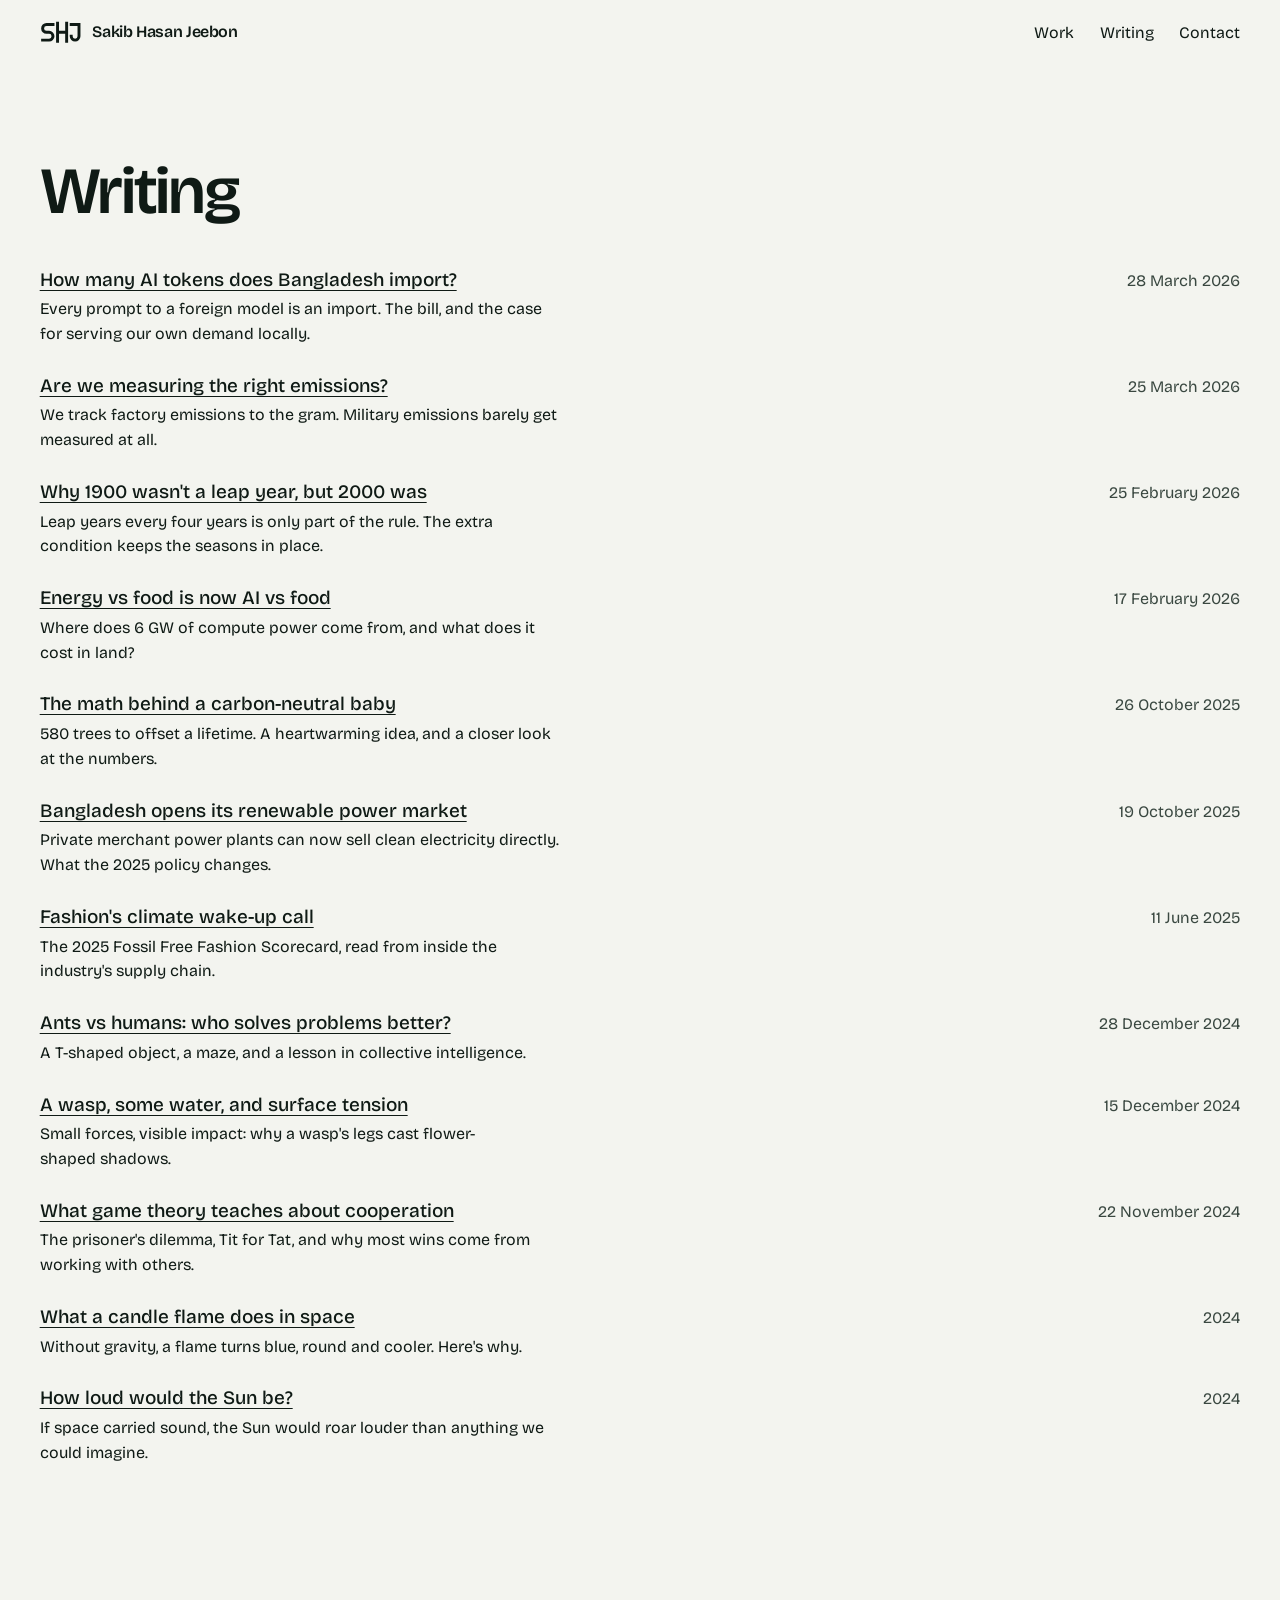
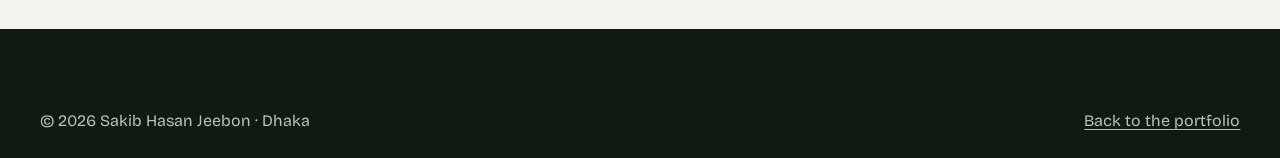
==== writing/index.html @ 094c9903 "Redesign portfolio: new layout, writing section, ERI role and PGD-GB" ====
<!DOCTYPE html>
<html lang="en">
<head>
  <meta charset="utf-8">
  <meta name="viewport" content="width=device-width, initial-scale=1">
  <title>Writing · Sakib Hasan Jeebon</title>
  <meta name="description" content="Notes on energy, climate, ESG and AI by Sakib Hasan Jeebon.">
  <meta name="author" content="Sakib Hasan Jeebon">
  <link rel="canonical" href="https://sakibjeebon.github.io/writing/">
  <meta name="theme-color" content="#f3f4ef">
  <meta property="og:type" content="article">
  <meta property="og:title" content="Writing · Sakib Hasan Jeebon">
  <meta property="og:description" content="Notes on energy, climate, ESG and AI by Sakib Hasan Jeebon.">
  <meta property="og:url" content="https://sakibjeebon.github.io/writing/">
  
  <link rel="icon" href="../favicon.svg" type="image/svg+xml">
  <link rel="icon" type="image/png" sizes="32x32" href="../favicon-32x32.png">
  <link rel="preconnect" href="https://fonts.googleapis.com">
  <link rel="preconnect" href="https://fonts.gstatic.com" crossorigin>
  <link href="https://fonts.googleapis.com/css2?family=Bricolage+Grotesque:opsz,wght@12..96,400..600&display=swap" rel="stylesheet">
  <link rel="stylesheet" href="../assets/css/style.css">
</head>
<body>
<a class="skip" href="#main">Skip to content</a>
<header class="site-head on-paper">
  <nav aria-label="Main">
    <a class="brand" href="../" aria-label="Sakib Hasan Jeebon, home"><svg viewBox="0 0 64 44" aria-hidden="true" fill="none" stroke="currentColor" stroke-width="4.5" stroke-linecap="square" stroke-linejoin="miter"><path d="M20 10H10a6 6 0 0 0 0 12h4a6 6 0 0 1 0 12H4"/><path d="M27 8v28M41 8v28M27 22h14"/><path d="M48 10h12v18a6 6 0 0 1-12 0"/></svg><span class="brand-name">Sakib Hasan Jeebon</span></a>
    <ul class="nav-links">
      <li><a href="../#experience">Work</a></li>
      <li><a href="./">Writing</a></li>
      <li><a href="../#contact">Contact</a></li>
    </ul>
  </nav>
</header>

<main id="main" class="wrap archive">
  <h1>Writing</h1>
  <ul class="rows">
    <li><a class="r-title" href="ai-token-import.html">How many AI tokens does Bangladesh import?</a><span class="r-val"><time datetime="2026-03-28">28 March 2026</time></span><span class="r-sub">Every prompt to a foreign model is an import. The bill, and the case for serving our own demand locally.</span></li>
    <li><a class="r-title" href="measuring-the-right-emissions.html">Are we measuring the right emissions?</a><span class="r-val"><time datetime="2026-03-25">25 March 2026</time></span><span class="r-sub">We track factory emissions to the gram. Military emissions barely get measured at all.</span></li>
    <li><a class="r-title" href="leap-year-rule.html">Why 1900 wasn't a leap year, but 2000 was</a><span class="r-val"><time datetime="2026-02-25">25 February 2026</time></span><span class="r-sub">Leap years every four years is only part of the rule. The extra condition keeps the seasons in place.</span></li>
    <li><a class="r-title" href="ai-vs-food.html">Energy vs food is now AI vs food</a><span class="r-val"><time datetime="2026-02-17">17 February 2026</time></span><span class="r-sub">Where does 6 GW of compute power come from, and what does it cost in land?</span></li>
    <li><a class="r-title" href="carbon-neutral-baby.html">The math behind a carbon-neutral baby</a><span class="r-val"><time datetime="2025-10-26">26 October 2025</time></span><span class="r-sub">580 trees to offset a lifetime. A heartwarming idea, and a closer look at the numbers.</span></li>
    <li><a class="r-title" href="bangladesh-renewable-market.html">Bangladesh opens its renewable power market</a><span class="r-val"><time datetime="2025-10-19">19 October 2025</time></span><span class="r-sub">Private merchant power plants can now sell clean electricity directly. What the 2025 policy changes.</span></li>
    <li><a class="r-title" href="fossil-free-fashion-scorecard.html">Fashion's climate wake-up call</a><span class="r-val"><time datetime="2025-06-11">11 June 2025</time></span><span class="r-sub">The 2025 Fossil Free Fashion Scorecard, read from inside the industry's supply chain.</span></li>
    <li><a class="r-title" href="ants-vs-humans.html">Ants vs humans: who solves problems better?</a><span class="r-val"><time datetime="2024-12-28">28 December 2024</time></span><span class="r-sub">A T-shaped object, a maze, and a lesson in collective intelligence.</span></li>
    <li><a class="r-title" href="surface-tension.html">A wasp, some water, and surface tension</a><span class="r-val"><time datetime="2024-12-15">15 December 2024</time></span><span class="r-sub">Small forces, visible impact: why a wasp's legs cast flower-shaped shadows.</span></li>
    <li><a class="r-title" href="game-theory.html">What game theory teaches about cooperation</a><span class="r-val"><time datetime="2024-11-22">22 November 2024</time></span><span class="r-sub">The prisoner's dilemma, Tit for Tat, and why most wins come from working with others.</span></li>
    <li><a class="r-title" href="candle-flame-in-space.html">What a candle flame does in space</a><span class="r-val"><time datetime="2024-11-01">2024</time></span><span class="r-sub">Without gravity, a flame turns blue, round and cooler. Here's why.</span></li>
    <li><a class="r-title" href="sound-of-the-sun.html">How loud would the Sun be?</a><span class="r-val"><time datetime="2024-10-15">2024</time></span><span class="r-sub">If space carried sound, the Sun would roar louder than anything we could imagine.</span></li>
  </ul>
</main>
<footer class="foot">
  <p class="legal"><span>© 2026 Sakib Hasan Jeebon · Dhaka</span><a href="../">Back to the portfolio</a></p>
</footer>
</body>
</html>
---- assets/css/style.css ----
/* Sakib Hasan Jeebon — portfolio. Vanilla CSS. */

:root {
  /* colour: paper, ink, and the deep green of the Bangladesh flag as the field */
  --bg: #f3f4ef;
  --surface: #e5e9e1;
  --ink: #0f1a15;
  --muted: #3a4841;
  --accent: #006a4e;
  --accent-ink: #f3f4ef;
  --field: #0c3d2e;
  --field-ink: #eef4ee;
  --field-soft: #bcd5c6;
  --field-2: #93dbb0;

  /* type: one face, five steps */
  --font: "Bricolage Grotesque", ui-sans-serif, system-ui, sans-serif;
  --step-small: 1rem;
  --step-body: clamp(1.0625rem, 1rem + 0.25vw, 1.1875rem);
  --step-lead: clamp(1.25rem, 1.05rem + 0.8vw, 1.75rem);
  --step-head: clamp(2.25rem, 1.4rem + 3.4vw, 4.5rem);
  --step-display: clamp(3.75rem, 1rem + 9.4vw, 10rem);

  --margin: clamp(1rem, 0.4rem + 2.6vw, 2.5rem);
  --gap: clamp(1rem, 0.6rem + 1.6vw, 2rem);
  --section: clamp(5.5rem, 3rem + 9vw, 11rem);

  --ease-out: cubic-bezier(0.23, 1, 0.32, 1);
  --ease-in-out: cubic-bezier(0.77, 0, 0.175, 1);
}

*, *::before, *::after { box-sizing: border-box; }
* { margin: 0; }
html { -webkit-text-size-adjust: 100%; scroll-padding-top: 4.5rem; }
body {
  background: var(--bg);
  color: var(--ink);
  font-family: var(--font);
  font-size: var(--step-body);
  line-height: 1.55;
  font-optical-sizing: auto;
  -webkit-font-smoothing: antialiased;
  text-rendering: optimizeLegibility;
}
img, svg { display: block; max-width: 100%; }
a { color: inherit; text-decoration-thickness: 1px; text-underline-offset: 0.2em; }
::selection { background: var(--accent); color: var(--accent-ink); }
:focus-visible { outline: 2px solid var(--accent); outline-offset: 3px; }
.field :focus-visible { outline-color: var(--field-2); }
.vh { position: absolute !important; width: 1px; height: 1px; overflow: hidden; clip-path: inset(50%); white-space: nowrap; }
.skip { position: absolute; left: var(--margin); top: -4rem; z-index: 50; background: var(--ink); color: var(--bg); padding: .6rem 1rem; }
.skip:focus { top: .5rem; }

.wrap { padding-inline: var(--margin); max-width: 1680px; margin-inline: auto; }
.grid { display: grid; grid-template-columns: repeat(12, minmax(0, 1fr)); column-gap: var(--gap); }

h1, h2, h3 { font-weight: 600; letter-spacing: -0.035em; line-height: 0.98; text-wrap: balance; }
h2 { font-size: var(--step-head); }
h3 { font-size: var(--step-lead); letter-spacing: -0.02em; line-height: 1.15; font-weight: 500; }
p, li { text-wrap: pretty; }
.lead { font-size: var(--step-lead); line-height: 1.35; letter-spacing: -0.01em; }
.small { font-size: var(--step-small); }
.muted { color: var(--muted); }
.num { font-variant-numeric: tabular-nums lining-nums; }

.field { background: var(--field); color: var(--field-ink); }
.field .muted { color: var(--field-soft); }
.surface { background: var(--surface); }

/* ---------- buttons & links ---------- */
.btn {
  display: inline-flex; align-items: center; gap: .55em;
  min-height: 48px; padding: 0 1.4rem;
  font: 500 var(--step-body)/1 var(--font);
  background: var(--accent); color: var(--accent-ink);
  text-decoration: none; border-radius: 999px;
  transition: transform 160ms var(--ease-out), background-color 200ms ease;
}
.btn:active { transform: scale(0.97); }
.field .btn { background: var(--field-ink); color: var(--field); }
.btn-quiet { background: transparent; color: inherit; border: 2px solid currentColor; }
.field .btn-quiet { background: transparent; color: var(--field-ink); }
@media (hover: hover) and (pointer: fine) {
  .btn:hover { background: #00563f; }
  .field .btn:hover { background: #fff; }
  .btn-quiet:hover, .field .btn-quiet:hover { background: rgba(255,255,255,.08); }
}
.ic { width: 1.05em; height: 1.05em; flex: none; }
.link-arrow { display: inline-flex; align-items: center; gap: .35em; text-decoration: underline; }
.link-arrow .ic { transition: transform 200ms var(--ease-out); }
@media (hover: hover) and (pointer: fine) {
  .link-arrow:hover .ic { transform: translate(2px, -2px); }
}

/* ---------- header ---------- */
.site-head {
  position: sticky; top: 0; z-index: 20;
  background: var(--field); color: var(--field-ink);
  transition: background-color 240ms ease, color 240ms ease;
}
.site-head.on-paper { background: var(--bg); color: var(--ink); }
.site-head nav {
  display: flex; align-items: center; gap: 1.5rem;
  min-height: 4rem; padding-inline: var(--margin); max-width: 1680px; margin-inline: auto;
}
.brand { display: inline-flex; align-items: center; gap: .7rem; text-decoration: none; font-weight: 600; letter-spacing: -0.02em; }
.brand svg { width: 2.6rem; height: auto; }
.brand-name { font-size: var(--step-small); font-size: 1rem; }
.nav-links { display: flex; gap: clamp(.9rem, 2vw, 1.75rem); margin-left: auto; list-style: none; padding: 0; }
.nav-links a { text-decoration: none; font-size: 1rem; padding-block: .5rem; position: relative; }
.nav-links a::after {
  content: ""; position: absolute; left: 0; right: 0; bottom: .25rem; height: 2px; background: currentColor;
  transform: scaleX(0); transform-origin: left; transition: transform 240ms var(--ease-out);
}
.nav-links a.active::after { transform: scaleX(1); }
@media (hover: hover) and (pointer: fine) { .nav-links a:hover::after { transform: scaleX(1); } }

/* ---------- hero ---------- */
.hero { min-height: calc(100svh - 4rem); display: flex; align-items: center; padding-block: clamp(2.5rem, 6vh, 5rem) clamp(3rem, 8vh, 6rem); }
.hero .grid { align-items: center; row-gap: 2.5rem; width: 100%; }
.hero-text { grid-column: 1 / span 8; }
.hero h1 { font-size: var(--step-display); line-height: 0.88; letter-spacing: -0.045em; font-weight: 600; text-wrap: nowrap; }
.hero h1 .line { display: block; overflow: hidden; padding-bottom: .06em; margin-bottom: -.06em; }
.hero h1 .line > span { display: block; }
.hero h1 .line-2 { color: var(--field-2); }
.hero-sub { max-width: 34ch; margin-top: clamp(1.75rem, 3vw, 2.5rem); }
.hero-actions { display: flex; flex-wrap: wrap; gap: .75rem; margin-top: 2rem; }
.hero-photo { grid-column: 9 / span 4; justify-self: end; width: 100%; max-width: 400px; }
.portrait { aspect-ratio: 1; border-radius: 50%; overflow: hidden; background: #3f4a45; }
.portrait img { width: 100%; height: 100%; object-fit: cover; transform: scale(1.2); transform-origin: 50% 38%; }
.hero-photo figcaption { margin-top: 1.25rem; display: grid; gap: .3rem; font-size: 1rem; color: var(--field-soft); text-wrap: balance; }
.hero-photo figcaption strong { color: var(--field-ink); font-weight: 500; }

/* ---------- about: side facts, wide paragraph ---------- */
.about { padding-block: var(--section); }
.about-row { display: grid; grid-template-columns: minmax(10rem, 1fr) 2fr; column-gap: var(--gap); }
.about-row + .about-row { margin-top: clamp(4rem, 8vw, 7.5rem); }
.facts { display: grid; gap: 1.25rem; align-content: start; font-size: 1rem; }
.facts dt { color: var(--muted); }
.facts dd { font-weight: 500; }
.about-copy { font-size: var(--step-lead); line-height: 1.38; letter-spacing: -0.01em; max-width: 38ch; }
.about-copy p + p { margin-top: 1em; }
.about-copy h2 { font-size: var(--step-head); margin-bottom: .6em; }
.about-photo { margin-top: 0; }
.about-media { grid-column: 2; display: grid; grid-template-columns: 1fr 1fr; gap: var(--gap); margin-top: clamp(3rem, 6vw, 5rem); }
.about-media figure img { width: 100%; aspect-ratio: 4 / 3; object-fit: cover; }
.about-media figcaption { margin-top: .6rem; font-size: 1rem; color: var(--muted); }
.word { font-weight: 500; font-size: 1rem; }
.cols-2 { display: grid; grid-template-columns: 1fr 1fr; column-gap: clamp(2rem, 4vw, 4rem); }
.plain-list { list-style: none; padding: 0; display: grid; gap: .55rem; font-size: 1rem; }
.plain-list strong { font-weight: 500; }
.skill-group + .skill-group { margin-top: 1.75rem; }
.skill-group h3 { font-size: 1rem; font-weight: 600; letter-spacing: 0; margin-bottom: .5rem; }

/* ---------- record: figures inside a sentence ---------- */
.record { min-height: 86svh; display: flex; align-items: center; padding-block: var(--section); }
.record .wrap { width: 100%; }
.record-figs { display: grid; grid-template-columns: repeat(4, minmax(0, 1fr)); gap: var(--gap); }
.record-figs p { font-size: var(--step-body); color: var(--field-soft); max-width: 22ch; }
.record-figs .fig { display: block; font-size: var(--step-display); font-weight: 600; letter-spacing: -0.05em; line-height: .9; color: var(--field-ink); margin-bottom: 1rem; font-variant-numeric: tabular-nums lining-nums; }
.record-figs p:nth-child(even) .fig { color: var(--field-2); }
.record-statement { margin-top: clamp(3rem, 6vw, 5rem); font-size: var(--step-lead); line-height: 1.3; max-width: 34ch; }
.record-more { margin-top: clamp(2.5rem, 5vw, 4rem); display: grid; grid-template-columns: repeat(4, minmax(0, 1fr)); gap: var(--gap); max-width: 68rem; }
.record-more div { font-size: 1rem; color: var(--field-soft); }
.record-more strong { display: block; font-size: var(--step-lead); color: var(--field-ink); font-weight: 600; letter-spacing: -0.02em; }

/* ---------- experience ---------- */
.experience { padding-block: var(--section); }
.sec-head { display: flex; flex-wrap: wrap; align-items: baseline; justify-content: space-between; gap: 1rem 2rem; margin-bottom: clamp(2.5rem, 5vw, 4rem); }
.sec-head p { max-width: 40ch; color: var(--muted); }

.lanes { background: var(--surface); padding: clamp(1.25rem, 3vw, 2.5rem); margin-bottom: clamp(3.5rem, 7vw, 6rem); }
.lanes-axis, .lane { display: grid; grid-template-columns: 7.5rem 1fr; gap: 1rem; align-items: center; }
.lane + .lane { margin-top: 1rem; }
.lane-name { font-size: 1rem; font-weight: 500; }
.lane-track { position: relative; height: 2.75rem; }
.lane-track::before { content: ""; position: absolute; inset: 1.1rem 0; background: #d3d9cf; }
.seg {
  position: absolute; top: 0; bottom: 0; left: var(--s); width: var(--w);
  display: flex; align-items: center; padding-inline: .6rem; overflow: hidden;
  background: var(--accent); color: var(--accent-ink); text-decoration: none;
  font-size: var(--step-small); font-weight: 500; white-space: nowrap;
  transform-origin: left center;
  transition: transform 900ms var(--ease-out), opacity 200ms ease, background-color 200ms ease;
}
.seg.alt { background: var(--field); }
.seg-study { background: #8fa397; color: #0f1a15; }
.seg-plan { background: #c3cdc6; color: #0f1a15; }
.seg.live::after { content: ""; position: absolute; right: 0; top: 0; bottom: 0; width: 6px; background: var(--field-2); animation: pulse 1.8s ease-in-out infinite; }
@keyframes pulse { 50% { opacity: .25; } }
.lanes.dim .seg { opacity: .35; }
.lanes.dim .seg.hot { opacity: 1; }
.seg:focus-visible { outline-offset: 2px; }
.js .lanes .seg { transform: scaleX(0); }
.js .lanes.in .seg { transform: scaleX(1); }
.lanes-axis { margin-top: .75rem; }
.axis { position: relative; height: 1.5rem; font-size: var(--step-small); color: var(--muted); }
.axis span { position: absolute; left: var(--s); transform: translateX(-50%); }
.axis span:first-child { transform: none; }
.lanes-note { margin-top: 1rem; font-size: var(--step-small); color: var(--muted); }

.roles { list-style: none; padding: 0; display: grid; gap: clamp(3rem, 5vw, 4.5rem); }
.role { display: grid; grid-template-columns: repeat(12, minmax(0, 1fr)); column-gap: var(--gap); scroll-margin-top: 6rem; transition: background-color 300ms ease; }
.role-when { grid-column: 1 / span 3; font-size: 1rem; }
.role-when strong { display: block; font-weight: 500; }
.role-body { grid-column: 4 / span 8; }
.role-body h3 { font-size: var(--step-lead); font-weight: 600; letter-spacing: -0.02em; }
.role-org { margin-top: .35rem; color: var(--muted); }
.role-org a { color: inherit; }
.role-tag { display: inline-block; margin-left: .5rem; color: var(--accent); font-weight: 500; }
.role ul { margin-top: 1rem; padding-left: 1.1rem; display: grid; gap: .5rem; max-width: 62ch; }
.role li::marker { color: var(--accent); }
.role b { font-weight: 600; }
.role.flash .role-body h3 { color: var(--accent); }

/* ---------- writing: wall of tiles ---------- */
.writing { padding-block: var(--section) 0; }
.tiles { display: grid; grid-template-columns: repeat(4, minmax(0, 1fr)); gap: 8px; padding: 8px; }
.tile {
  position: relative; aspect-ratio: 1; overflow: hidden;
  display: flex; align-items: center; justify-content: center; text-align: center;
  text-decoration: none; color: var(--t-ink, var(--ink)); background: var(--t-bg, var(--surface));
  isolation: isolate;
}
.tile-fig { font-size: var(--step-head); font-weight: 600; letter-spacing: -0.05em; line-height: .9; padding-inline: .5rem; transition: transform 400ms var(--ease-out); }
.tile-cap {
  position: absolute; left: 1rem; right: 1rem; bottom: 1rem;
  font-size: 1rem; line-height: 1.35; font-weight: 500; text-wrap: balance;
}
.tile-when { display: block; font-weight: 400; opacity: .85; margin-top: .2rem; }
.tile img { position: absolute; inset: 0; width: 100%; height: 100%; object-fit: cover; z-index: -1; transition: transform 600ms var(--ease-out); }
.tile.photo { color: #fff; }
.tile.photo::after { content: ""; position: absolute; inset: auto 0 0 0; height: 55%; background: rgba(8, 20, 15, .72); z-index: -1; clip-path: inset(30% 0 0 0); }
.tile.photo .tile-cap { color: #fff; }
.tile:active { transform: scale(0.985); transition: transform 160ms var(--ease-out); }
@media (hover: hover) and (pointer: fine) {
  .tile:hover img { transform: scale(1.05); }
  .tile:hover .tile-fig { transform: scale(1.06); }
}
.tile.head { grid-column: span 2; aspect-ratio: auto; justify-content: flex-start; align-items: flex-end; text-align: left; padding: clamp(1.25rem, 3vw, 2.5rem); background: var(--field); color: var(--field-ink); }
.tile.head h2 { font-size: var(--step-head); }
.tile.head p { margin-top: 1rem; color: var(--field-soft); max-width: 30ch; }
.tile.more { grid-column: span 2; aspect-ratio: auto; background: var(--accent); color: var(--accent-ink); font-size: var(--step-lead); font-weight: 600; gap: .5rem; min-height: 8rem; }
.t1 { --t-bg: #cfe5d6; --t-ink: #0c3d2e; }
.t2 { --t-bg: #0f1a15; --t-ink: #93dbb0; }
.t3 { --t-bg: #e5e9e1; --t-ink: #0f1a15; }
.t4 { --t-bg: #006a4e; --t-ink: #f3f4ef; }

/* ---------- staircase statement ---------- */
.stair { min-height: 100svh; display: grid; align-items: center; padding-block: var(--section); }
.stair .grid { align-items: start; }
.stair-text { grid-column: 1 / span 9; font-size: clamp(2.1rem, 0.6rem + 4.6vw, 5.25rem); font-weight: 600; line-height: 1; letter-spacing: -0.045em; }
.stair-text span { white-space: nowrap; }
.stair-text span { display: block; }
.stair-text span:nth-child(2) { padding-left: 14vw; color: var(--field-2); }
.stair-pics { grid-column: 10 / span 3; display: grid; gap: 16px; }
.stair-pics img { width: 100%; height: auto; aspect-ratio: 3 / 2; object-fit: cover; }
.stair-pics figcaption { font-size: var(--step-small); color: var(--field-soft); margin-top: .4rem; }
.stair-note { grid-column: 1 / span 5; margin-top: clamp(2.5rem, 5vw, 4rem); color: var(--field-soft); font-size: 1rem; }

/* ---------- education & research: two-ended rows ---------- */
.study { padding-block: var(--section); }
.study .cols { display: grid; grid-template-columns: 1fr 1fr; gap: clamp(3rem, 6vw, 6rem); }
.study h2 { margin-bottom: clamp(1.75rem, 3vw, 2.5rem); }
.rows { list-style: none; padding: 0; display: grid; gap: 1.5rem; }
.rows li { display: grid; grid-template-columns: 1fr auto; column-gap: 1.5rem; align-items: baseline; }
.rows .r-title { font-weight: 500; font-size: var(--step-body); }
.rows .r-val { font-size: 1rem; color: var(--muted); white-space: nowrap; }
.rows .r-sub { grid-column: 1 / -1; font-size: 1rem; color: var(--ink); margin-top: .2rem; max-width: 52ch; }
.rows .r-new .r-title::after { content: " · in progress"; color: var(--accent); font-weight: 500; }
.rows a { text-decoration: underline; }

/* ---------- credentials: line-up at one size ---------- */
.creds { padding-block: var(--section); }
.cred-table { width: 100%; border-collapse: collapse; font-size: var(--step-body); line-height: 1.4; }
.cred-table caption { text-align: left; }
.cred-table th { text-align: left; font-weight: 600; font-size: var(--step-lead); letter-spacing: -0.02em; color: var(--accent); padding: 2.5rem 0 .75rem; }
.cred-table td { padding: .5rem 1.5rem .5rem 0; vertical-align: baseline; }
.cred-table td:first-child { width: 30%; color: var(--muted); }
.cred-table td:last-child { text-align: right; padding-right: 0; white-space: nowrap; width: 1%; }
.cred-table tr.key td:nth-child(2) { font-weight: 600; }
.cred-table a { text-decoration: underline; }

/* ---------- contact: the email as display type ---------- */
.contact { min-height: 92svh; display: grid; grid-template-rows: auto 1fr auto; padding-block: clamp(2.5rem, 6vw, 4.5rem); }
.contact-intro { font-size: var(--step-lead); line-height: 1.35; max-width: 30ch; }
.contact-intro h2 { font-size: var(--step-head); margin-bottom: .5em; }
.email {
  align-self: end; display: block; text-decoration: none;
  font-size: min(var(--step-display), 12.4vw); font-weight: 500; letter-spacing: -0.05em; line-height: .95;
  margin-block: 3rem 2.5rem; overflow-wrap: anywhere;
  transition: color 200ms ease;
}
@media (hover: hover) and (pointer: fine) { .email:hover { color: var(--field-2); } }
.contact-foot { display: flex; flex-wrap: wrap; justify-content: space-between; gap: 1.5rem; font-size: 1rem; }
.contact-foot ul { list-style: none; padding: 0; display: flex; flex-wrap: wrap; gap: .5rem 1.75rem; }
.contact-foot a { text-decoration: underline; }

/* ---------- footer ---------- */
.foot { background: var(--ink); color: var(--bg); padding: clamp(2.5rem, 5vw, 4rem) var(--margin) 1.5rem; }
.foot-cols { display: grid; grid-template-columns: repeat(4, minmax(0, 1fr)); gap: var(--gap); font-size: 1rem; max-width: 1680px; margin-inline: auto; }
.foot-cols ul { list-style: none; padding: 0; display: grid; gap: .35rem; }
.foot-cols li:first-child { font-weight: 600; }
.foot-cols li { color: #b7c2bb; }
.foot-cols li:first-child { color: var(--bg); }
.foot a { text-decoration: none; }
.foot a:hover { text-decoration: underline; }
.wordmark { margin-top: clamp(4rem, 14vw, 12rem); max-width: 1680px; margin-inline: auto; }
.wordmark svg { width: 100%; height: auto; fill: currentColor; }
.legal { max-width: 1680px; margin: 1rem auto 0; font-size: var(--step-small); color: #b7c2bb; display: flex; justify-content: space-between; flex-wrap: wrap; gap: .5rem 1rem; }
.legal a { text-decoration: underline; }

/* ---------- motion: entrances ---------- */
.js .rise { opacity: 0; transform: translateY(24px); transition: opacity 700ms var(--ease-out), transform 800ms var(--ease-out); transition-delay: calc(var(--i, 0) * 70ms); }
.js .rise.in { opacity: 1; transform: none; }
.js .hero h1 .line > span { transform: translateY(105%); animation: rise-line 950ms var(--ease-out) forwards; }
.js .hero h1 .line-2 > span { animation-delay: 110ms; }
.js .hero .after-h1 { opacity: 0; transform: translateY(12px); animation: fade-up 700ms var(--ease-out) 520ms forwards; }
.js .hero-photo { opacity: 0; animation: fade-up 900ms var(--ease-out) 300ms forwards; }
@keyframes rise-line { to { transform: translateY(0); } }
@keyframes fade-up { to { opacity: 1; transform: none; } }
.portrait img { animation: drift 18s ease-in-out infinite alternate; }
@keyframes drift { from { transform: scale(1.2); } to { transform: scale(1.27) translateY(-1.5%); } }

/* ---------- responsive ---------- */
@media (max-width: 1100px) {
  .hero-text { grid-column: 1 / span 7; }
  .hero-photo { grid-column: 8 / span 5; }
  .tiles { grid-template-columns: repeat(3, minmax(0, 1fr)); }
  .seg.narrow { font-size: 0; padding: 0; }
  .tile.head, .tile.more { grid-column: 1 / -1; }
  .tile.head { min-height: 16rem; }
  .record-more { grid-template-columns: repeat(2, minmax(0, 1fr)); }
  .record-figs { grid-template-columns: repeat(2, minmax(0, 1fr)); row-gap: 3rem; }
}
@media (max-width: 760px) {
  .grid { grid-template-columns: 1fr; }
  .hero { min-height: calc(100svh - 4rem); align-items: stretch; }
  .hero .grid > * { grid-column: 1 / -1; }
  .hero .grid { align-content: space-between; }
  .hero h1 { font-size: clamp(3.4rem, 17vw, 5.5rem); }
  .hero-photo { justify-self: start; max-width: none; display: grid; grid-template-columns: 7.5rem 1fr; gap: 1rem; align-items: center; order: -1; }
  .hero-photo figcaption { margin-top: 0; font-size: .9375rem; }
  .about-row { grid-template-columns: 1fr; row-gap: 2.5rem; }
  .about-row .facts { order: 2; grid-template-columns: 1fr 1fr; }
  .about-media { grid-column: 1; grid-template-columns: 1fr; }
  .cols-2 { grid-template-columns: 1fr; row-gap: 2.5rem; }
  .record-more { grid-template-columns: 1fr 1fr; }
  .role-when, .role-body { grid-column: 1 / -1; }
  .role-when { margin-bottom: .5rem; }
  .lanes-axis, .lane { grid-template-columns: 4.25rem 1fr; gap: .6rem; }
  .lane-name { font-size: var(--step-small); }
  .seg { font-size: 0; padding: 0; }
  .lanes-axis .axis span:nth-child(even) { display: none; }
  .tiles { grid-template-columns: repeat(2, minmax(0, 1fr)); gap: 6px; padding: 6px; }
  .tile-cap { font-size: .9375rem; left: .75rem; right: .75rem; bottom: .75rem; }
  .stair-text, .stair-pics, .stair-note { grid-column: 1 / -1; }
  .stair-text { font-size: 7vw; }
  .stair-text span:nth-child(2) { padding-left: 12vw; }
  .record-figs { grid-template-columns: 1fr 1fr; row-gap: 2.5rem; }
  .record-figs .fig { font-size: 17vw; }
  .stair-pics { grid-template-columns: 1fr 1fr; margin-top: 2.5rem; }
  .study .cols { grid-template-columns: 1fr; }
  .cred-table, .cred-table tbody, .cred-table tr, .cred-table td { display: block; width: auto !important; }
  .cred-table tr { padding-block: .6rem; }
  .cred-table td { padding: 0; text-align: left !important; }
  .cred-table td:first-child { font-size: .9375rem; }
  .cred-table th { display: block; padding: 2rem 0 .25rem; }
  .cred-table thead { display: none; }
  .foot-cols { grid-template-columns: 1fr 1fr; row-gap: 2rem; }
  .nav-links .wide { display: none; }
  .brand-name { display: none; }
}

@media (prefers-reduced-motion: reduce) {
  .js .rise, .js .hero h1 .line > span, .js .hero .after-h1, .js .hero-photo { transform: none !important; animation: none !important; opacity: 1 !important; transition: opacity 200ms ease; }
  .portrait img { animation: none; }
  .js .lanes .seg { transform: none; }
  .seg.live::after { animation: none; }
  .tile img, .tile-fig { transition: none; }
}

/* ---------- article pages ---------- */
.post { padding-block: clamp(3rem, 8vw, 6rem) var(--section); }
.post-head { max-width: 46rem; }
.post-head h1 { font-size: clamp(2.25rem, 1.2rem + 4vw, 4.5rem); line-height: 1; letter-spacing: -0.04em; }
.post-meta { margin-top: 1.25rem; color: var(--muted); font-size: 1rem; display: flex; flex-wrap: wrap; gap: .25rem 1.25rem; }
.post-figure { margin: clamp(2rem, 5vw, 3.5rem) 0; max-width: 46rem; }
.post-figure img { width: 100%; height: auto; background: var(--surface); }
.post-body { max-width: 40rem; font-size: clamp(1.0625rem, 1rem + .3vw, 1.25rem); line-height: 1.65; }
.post-body p + p, .post-body ul + p, .post-body p + ul { margin-top: 1.1em; }
.post-body ul { padding-left: 1.2rem; display: grid; gap: .35em; }
.post-body li::marker { color: var(--accent); }
.post-body h2 { font-size: var(--step-lead); letter-spacing: -0.02em; margin: 2em 0 .6em; line-height: 1.15; }
.post-body a { color: var(--accent); }
.post-actions { margin-top: 3rem; display: flex; flex-wrap: wrap; gap: .75rem; }
.post-nav { margin-top: clamp(4rem, 8vw, 6rem); display: grid; grid-template-columns: 1fr 1fr; gap: var(--gap); }
.post-nav a { display: block; background: var(--surface); padding: 1.5rem; text-decoration: none; transition: transform 160ms var(--ease-out), background-color 200ms ease; }
.post-nav a:active { transform: scale(0.985); }
.post-nav a span { display: block; color: var(--muted); font-size: 1rem; }
.post-nav a strong { display: block; font-weight: 600; font-size: var(--step-lead); letter-spacing: -0.02em; line-height: 1.15; margin-top: .3rem; }
.post-nav .next { text-align: right; }
@media (hover: hover) and (pointer: fine) { .post-nav a:hover { background: #d8ded3; } }
@media (max-width: 760px) { .post-nav { grid-template-columns: 1fr; } .post-nav .next { text-align: left; } }
.archive { padding-block: clamp(3rem, 8vw, 6rem) var(--section); }
.archive h1 { font-size: var(--step-head); margin-bottom: 2.5rem; }

/* figure tiles: keep the figure clear of the caption at every width */
.tile:not(.photo):not(.head):not(.more) { padding-bottom: 4.5rem; }
@media (max-width: 760px) {
  .tile:not(.photo):not(.head):not(.more) { padding-block: 1.5rem 4.75rem; }
  .tile-fig { font-size: 11vw; }
}
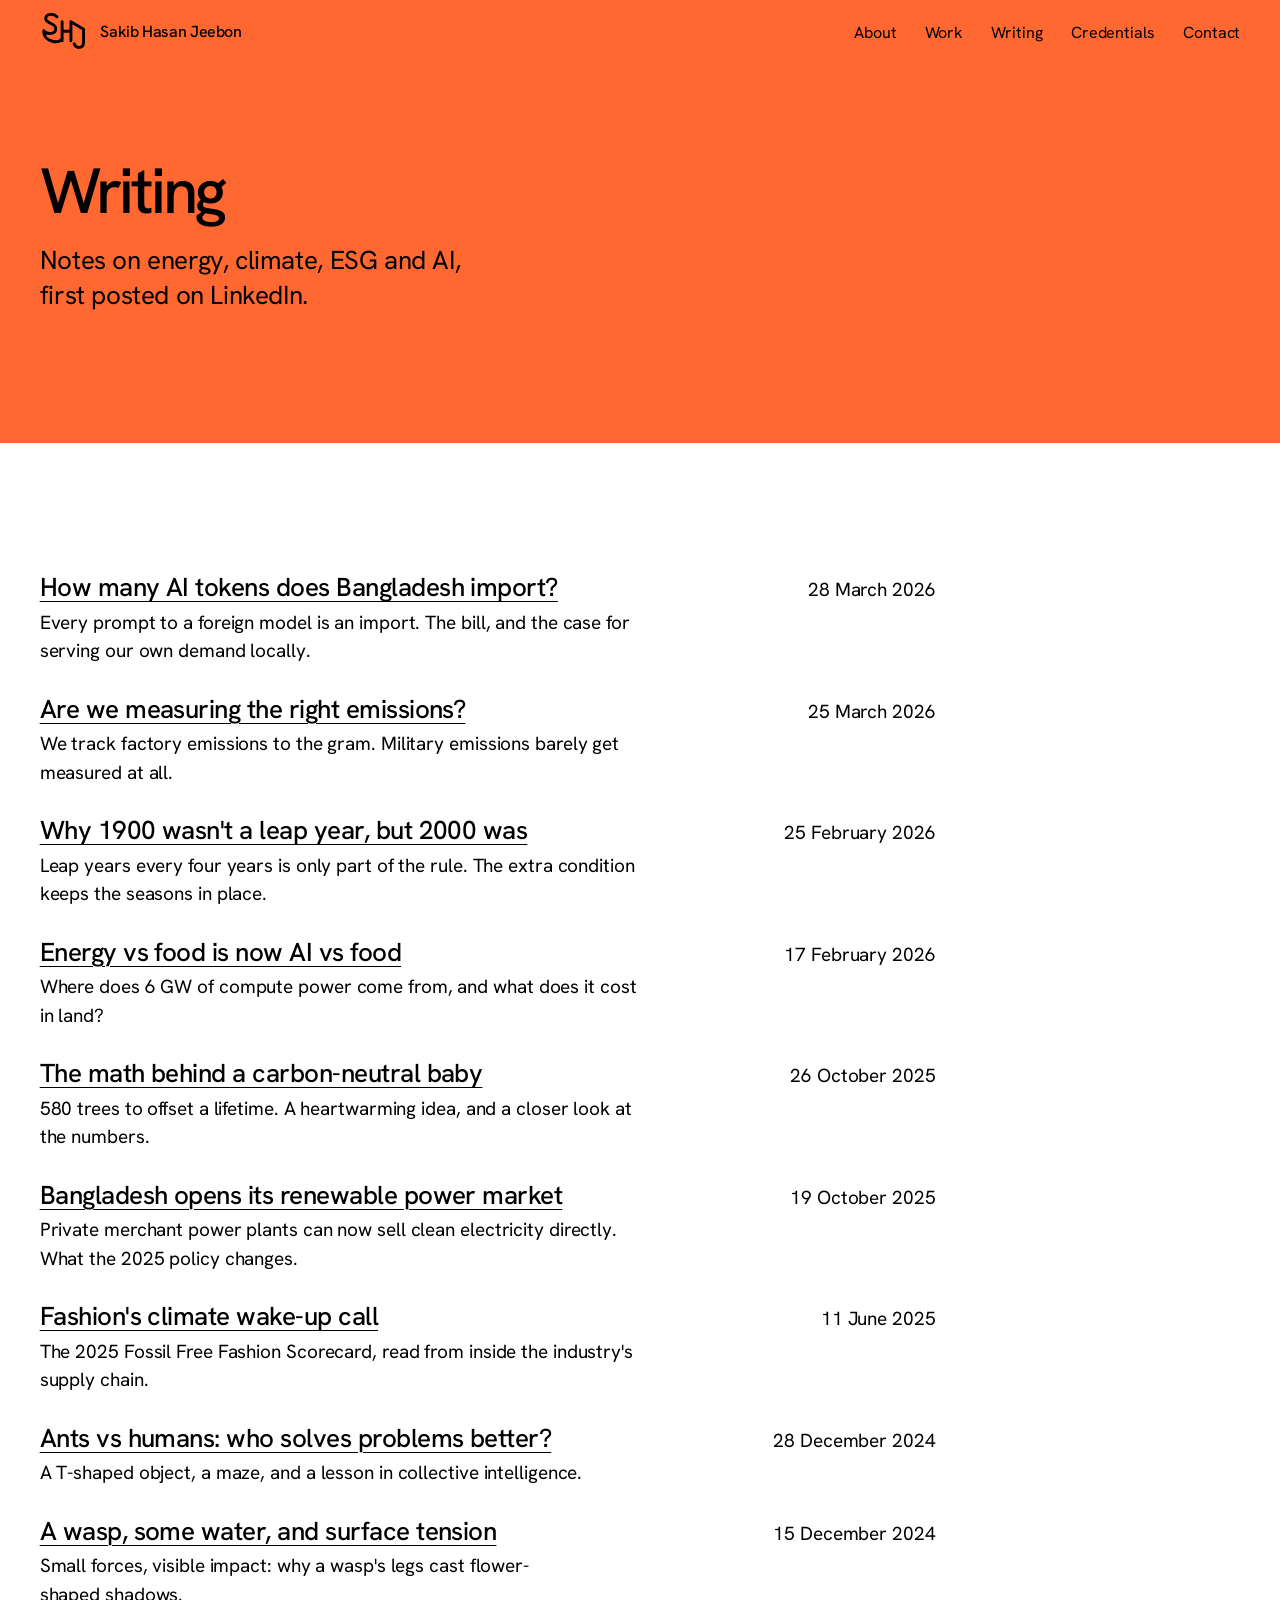
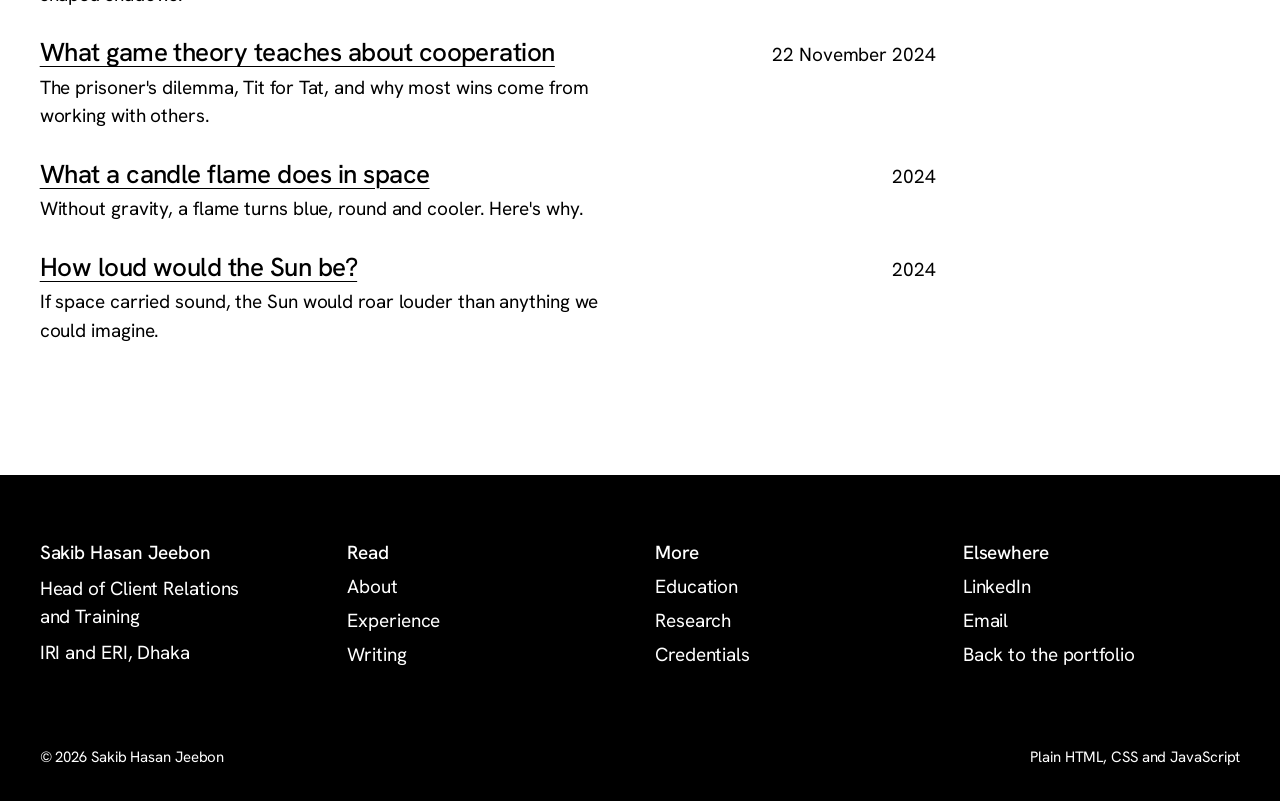
==== commit eb2bfe25: "Redesign as colour chapters: new hero, logo, portrait, credentials wall and article pages - Colour-c" ====
--- a/writing/index.html
+++ b/writing/index.html
@@ -7,51 +7,72 @@
   <meta name="description" content="Notes on energy, climate, ESG and AI by Sakib Hasan Jeebon.">
   <meta name="author" content="Sakib Hasan Jeebon">
   <link rel="canonical" href="https://sakibjeebon.github.io/writing/">
-  <meta name="theme-color" content="#f3f4ef">
-  <meta property="og:type" content="article">
+  <meta name="theme-color" content="#ff6831">
+  <meta property="og:type" content="website">
   <meta property="og:title" content="Writing · Sakib Hasan Jeebon">
   <meta property="og:description" content="Notes on energy, climate, ESG and AI by Sakib Hasan Jeebon.">
   <meta property="og:url" content="https://sakibjeebon.github.io/writing/">
   
   <link rel="icon" href="../favicon.svg" type="image/svg+xml">
   <link rel="icon" type="image/png" sizes="32x32" href="../favicon-32x32.png">
+  <link rel="apple-touch-icon" href="../apple-touch-icon.png">
   <link rel="preconnect" href="https://fonts.googleapis.com">
   <link rel="preconnect" href="https://fonts.gstatic.com" crossorigin>
-  <link href="https://fonts.googleapis.com/css2?family=Bricolage+Grotesque:opsz,wght@12..96,400..600&display=swap" rel="stylesheet">
+  <link href="https://fonts.googleapis.com/css2?family=Hanken+Grotesk:wght@400;500&display=swap" rel="stylesheet">
   <link rel="stylesheet" href="../assets/css/style.css">
+  <script>document.documentElement.classList.add("js")</script>
+  <script defer src="../assets/js/main.js"></script>
 </head>
-<body>
+<body class="no-hero">
 <a class="skip" href="#main">Skip to content</a>
-<header class="site-head on-paper">
-  <nav aria-label="Main">
-    <a class="brand" href="../" aria-label="Sakib Hasan Jeebon, home"><svg viewBox="0 0 64 44" aria-hidden="true" fill="none" stroke="currentColor" stroke-width="4.5" stroke-linecap="square" stroke-linejoin="miter"><path d="M20 10H10a6 6 0 0 0 0 12h4a6 6 0 0 1 0 12H4"/><path d="M27 8v28M41 8v28M27 22h14"/><path d="M48 10h12v18a6 6 0 0 1-12 0"/></svg><span class="brand-name">Sakib Hasan Jeebon</span></a>
-    <ul class="nav-links">
-      <li><a href="../#experience">Work</a></li>
-      <li><a href="./">Writing</a></li>
-      <li><a href="../#contact">Contact</a></li>
-    </ul>
-  </nav>
+<header class="site-head" id="head">
+  <a class="brand" href="../" aria-label="Sakib Hasan Jeebon, home">
+    <svg viewBox="-3 -3 76 66" aria-hidden="true"><path class="logo-line" pathLength="1" d="M24 6 C18 0 6 1 6 9 C6 17 22 16 22 25 C22 34 8 35 3 28 C2 47 30 50 32 40 L32 14 L32 44 L32 29 L46 29 L46 44 L46 14 L66 26 L66 46 C66 57 54 57 51 49"/></svg>
+    <span class="brand-name">Sakib Hasan Jeebon</span>
+  </a>
+  <ul class="nav-links">
+    <li class="wide"><a href="../#about">About</a></li>
+    <li><a href="../#experience">Work</a></li>
+    <li><a href="./">Writing</a></li>
+    <li class="wide"><a href="../#credentials">Credentials</a></li>
+    <li><a href="../#contact">Contact</a></li>
+  </ul>
 </header>
 
-<main id="main" class="wrap archive">
-  <h1>Writing</h1>
-  <ul class="rows">
-    <li><a class="r-title" href="ai-token-import.html">How many AI tokens does Bangladesh import?</a><span class="r-val"><time datetime="2026-03-28">28 March 2026</time></span><span class="r-sub">Every prompt to a foreign model is an import. The bill, and the case for serving our own demand locally.</span></li>
-    <li><a class="r-title" href="measuring-the-right-emissions.html">Are we measuring the right emissions?</a><span class="r-val"><time datetime="2026-03-25">25 March 2026</time></span><span class="r-sub">We track factory emissions to the gram. Military emissions barely get measured at all.</span></li>
-    <li><a class="r-title" href="leap-year-rule.html">Why 1900 wasn't a leap year, but 2000 was</a><span class="r-val"><time datetime="2026-02-25">25 February 2026</time></span><span class="r-sub">Leap years every four years is only part of the rule. The extra condition keeps the seasons in place.</span></li>
-    <li><a class="r-title" href="ai-vs-food.html">Energy vs food is now AI vs food</a><span class="r-val"><time datetime="2026-02-17">17 February 2026</time></span><span class="r-sub">Where does 6 GW of compute power come from, and what does it cost in land?</span></li>
-    <li><a class="r-title" href="carbon-neutral-baby.html">The math behind a carbon-neutral baby</a><span class="r-val"><time datetime="2025-10-26">26 October 2025</time></span><span class="r-sub">580 trees to offset a lifetime. A heartwarming idea, and a closer look at the numbers.</span></li>
-    <li><a class="r-title" href="bangladesh-renewable-market.html">Bangladesh opens its renewable power market</a><span class="r-val"><time datetime="2025-10-19">19 October 2025</time></span><span class="r-sub">Private merchant power plants can now sell clean electricity directly. What the 2025 policy changes.</span></li>
-    <li><a class="r-title" href="fossil-free-fashion-scorecard.html">Fashion's climate wake-up call</a><span class="r-val"><time datetime="2025-06-11">11 June 2025</time></span><span class="r-sub">The 2025 Fossil Free Fashion Scorecard, read from inside the industry's supply chain.</span></li>
-    <li><a class="r-title" href="ants-vs-humans.html">Ants vs humans: who solves problems better?</a><span class="r-val"><time datetime="2024-12-28">28 December 2024</time></span><span class="r-sub">A T-shaped object, a maze, and a lesson in collective intelligence.</span></li>
-    <li><a class="r-title" href="surface-tension.html">A wasp, some water, and surface tension</a><span class="r-val"><time datetime="2024-12-15">15 December 2024</time></span><span class="r-sub">Small forces, visible impact: why a wasp's legs cast flower-shaped shadows.</span></li>
-    <li><a class="r-title" href="game-theory.html">What game theory teaches about cooperation</a><span class="r-val"><time datetime="2024-11-22">22 November 2024</time></span><span class="r-sub">The prisoner's dilemma, Tit for Tat, and why most wins come from working with others.</span></li>
-    <li><a class="r-title" href="candle-flame-in-space.html">What a candle flame does in space</a><span class="r-val"><time datetime="2024-11-01">2024</time></span><span class="r-sub">Without gravity, a flame turns blue, round and cooler. Here's why.</span></li>
-    <li><a class="r-title" href="sound-of-the-sun.html">How loud would the Sun be?</a><span class="r-val"><time datetime="2024-10-15">2024</time></span><span class="r-sub">If space carried sound, the Sun would roar louder than anything we could imagine.</span></li>
-  </ul>
+<main id="main">
+  <section class="chapter c-orange post-top" aria-labelledby="w-h">
+    <div class="wrap">
+      <h1 id="w-h" class="rise">Writing</h1>
+      <p class="lead rise" style="--i:1; margin-top:1.25rem; max-width:30ch">Notes on energy, climate, ESG and AI, first posted on LinkedIn.</p>
+    </div>
+  </section>
+  <section class="chapter c-white post-body-wrap">
+    <div class="wrap">
+      <ul class="archive-list">
+        <li class="rise" style="--i:0"><a class="r-title" href="ai-token-import.html">How many AI tokens does Bangladesh import?</a><span class="r-val"><time datetime="2026-03-28">28 March 2026</time></span><span class="r-sub">Every prompt to a foreign model is an import. The bill, and the case for serving our own demand locally.</span></li>
+        <li class="rise" style="--i:1"><a class="r-title" href="measuring-the-right-emissions.html">Are we measuring the right emissions?</a><span class="r-val"><time datetime="2026-03-25">25 March 2026</time></span><span class="r-sub">We track factory emissions to the gram. Military emissions barely get measured at all.</span></li>
+        <li class="rise" style="--i:2"><a class="r-title" href="leap-year-rule.html">Why 1900 wasn't a leap year, but 2000 was</a><span class="r-val"><time datetime="2026-02-25">25 February 2026</time></span><span class="r-sub">Leap years every four years is only part of the rule. The extra condition keeps the seasons in place.</span></li>
+        <li class="rise" style="--i:0"><a class="r-title" href="ai-vs-food.html">Energy vs food is now AI vs food</a><span class="r-val"><time datetime="2026-02-17">17 February 2026</time></span><span class="r-sub">Where does 6 GW of compute power come from, and what does it cost in land?</span></li>
+        <li class="rise" style="--i:1"><a class="r-title" href="carbon-neutral-baby.html">The math behind a carbon-neutral baby</a><span class="r-val"><time datetime="2025-10-26">26 October 2025</time></span><span class="r-sub">580 trees to offset a lifetime. A heartwarming idea, and a closer look at the numbers.</span></li>
+        <li class="rise" style="--i:2"><a class="r-title" href="bangladesh-renewable-market.html">Bangladesh opens its renewable power market</a><span class="r-val"><time datetime="2025-10-19">19 October 2025</time></span><span class="r-sub">Private merchant power plants can now sell clean electricity directly. What the 2025 policy changes.</span></li>
+        <li class="rise" style="--i:0"><a class="r-title" href="fossil-free-fashion-scorecard.html">Fashion's climate wake-up call</a><span class="r-val"><time datetime="2025-06-11">11 June 2025</time></span><span class="r-sub">The 2025 Fossil Free Fashion Scorecard, read from inside the industry's supply chain.</span></li>
+        <li class="rise" style="--i:1"><a class="r-title" href="ants-vs-humans.html">Ants vs humans: who solves problems better?</a><span class="r-val"><time datetime="2024-12-28">28 December 2024</time></span><span class="r-sub">A T-shaped object, a maze, and a lesson in collective intelligence.</span></li>
+        <li class="rise" style="--i:2"><a class="r-title" href="surface-tension.html">A wasp, some water, and surface tension</a><span class="r-val"><time datetime="2024-12-15">15 December 2024</time></span><span class="r-sub">Small forces, visible impact: why a wasp's legs cast flower-shaped shadows.</span></li>
+        <li class="rise" style="--i:0"><a class="r-title" href="game-theory.html">What game theory teaches about cooperation</a><span class="r-val"><time datetime="2024-11-22">22 November 2024</time></span><span class="r-sub">The prisoner's dilemma, Tit for Tat, and why most wins come from working with others.</span></li>
+        <li class="rise" style="--i:1"><a class="r-title" href="candle-flame-in-space.html">What a candle flame does in space</a><span class="r-val"><time datetime="2024-11-01">2024</time></span><span class="r-sub">Without gravity, a flame turns blue, round and cooler. Here's why.</span></li>
+        <li class="rise" style="--i:2"><a class="r-title" href="sound-of-the-sun.html">How loud would the Sun be?</a><span class="r-val"><time datetime="2024-10-15">2024</time></span><span class="r-sub">If space carried sound, the Sun would roar louder than anything we could imagine.</span></li>
+      </ul>
+    </div>
+  </section>
 </main>
 <footer class="foot">
-  <p class="legal"><span>© 2026 Sakib Hasan Jeebon · Dhaka</span><a href="../">Back to the portfolio</a></p>
+  <div class="foot-cols">
+    <ul><li>Sakib Hasan Jeebon</li><li>Head of Client Relations and Training</li><li>IRI and ERI, Dhaka</li></ul>
+    <ul><li>Read</li><li><a href="../#about">About</a></li><li><a href="../#experience">Experience</a></li><li><a href="./">Writing</a></li></ul>
+    <ul><li>More</li><li><a href="../#education">Education</a></li><li><a href="../#research">Research</a></li><li><a href="../#credentials">Credentials</a></li></ul>
+    <ul><li>Elsewhere</li><li><a href="https://www.linkedin.com/in/sakibjeebon" target="_blank" rel="noopener">LinkedIn</a></li><li><a href="mailto:sakibjeebon@gmail.com">Email</a></li><li><a href="../">Back to the portfolio</a></li></ul>
+  </div>
+  <p class="legal"><span>© 2026 Sakib Hasan Jeebon</span><span>Plain HTML, CSS and JavaScript</span></p>
 </footer>
 </body>
 </html>
--- a/assets/css/style.css
+++ b/assets/css/style.css
@@ -1,29 +1,29 @@
-/* Sakib Hasan Jeebon — portfolio. Vanilla CSS. */
+/* Sakib Hasan Jeebon — portfolio. Vanilla CSS.
+   Direction: colour chapters. Every section is a flat full-bleed field; one grid, one rhythm. */
 
 :root {
-  /* colour: paper, ink, and the deep green of the Bangladesh flag as the field */
-  --bg: #f3f4ef;
-  --surface: #e5e9e1;
-  --ink: #0f1a15;
-  --muted: #3a4841;
-  --accent: #006a4e;
-  --accent-ink: #f3f4ef;
-  --field: #0c3d2e;
-  --field-ink: #eef4ee;
-  --field-soft: #bcd5c6;
-  --field-2: #93dbb0;
-
-  /* type: one face, five steps */
-  --font: "Bricolage Grotesque", ui-sans-serif, system-ui, sans-serif;
-  --step-small: 1rem;
+  --white: #ffffff;
+  --surface: #f5f5f5;
+  --black: #000000;
+  --grey: #c5c5c5;
+  --mint: #a7ff9c;
+  --orange: #ff6831;
+  --muted: #555555;
+
+  /* type: one face, six steps */
+  --font: "Hanken Grotesk", ui-sans-serif, system-ui, sans-serif;
+  --step-small: 0.9375rem;
   --step-body: clamp(1.0625rem, 1rem + 0.25vw, 1.1875rem);
-  --step-lead: clamp(1.25rem, 1.05rem + 0.8vw, 1.75rem);
-  --step-head: clamp(2.25rem, 1.4rem + 3.4vw, 4.5rem);
-  --step-display: clamp(3.75rem, 1rem + 9.4vw, 10rem);
-
+  --step-lead: clamp(1.25rem, 1.1rem + 0.7vw, 1.625rem);
+  --step-head: clamp(2rem, 0.9rem + 3.6vw, 4.25rem);
+  --step-display: clamp(4rem, 1rem + 9.4vw, 8.75rem);
+
+  /* spacing: one rhythm for every chapter */
   --margin: clamp(1rem, 0.4rem + 2.6vw, 2.5rem);
   --gap: clamp(1rem, 0.6rem + 1.6vw, 2rem);
-  --section: clamp(5.5rem, 3rem + 9vw, 11rem);
+  --section: clamp(4.5rem, 2.5rem + 7vw, 8.5rem);
+  --head-space: clamp(2.5rem, 1.5rem + 4vw, 4.5rem);
+  --row-space: clamp(3.5rem, 2rem + 5vw, 6.5rem);
 
   --ease-out: cubic-bezier(0.23, 1, 0.32, 1);
   --ease-in-out: cubic-bezier(0.77, 0, 0.175, 1);
@@ -31,383 +31,370 @@
 
 *, *::before, *::after { box-sizing: border-box; }
 * { margin: 0; }
-html { -webkit-text-size-adjust: 100%; scroll-padding-top: 4.5rem; }
+html { -webkit-text-size-adjust: 100%; scroll-padding-top: 4rem; }
 body {
-  background: var(--bg);
-  color: var(--ink);
-  font-family: var(--font);
-  font-size: var(--step-body);
-  line-height: 1.55;
-  font-optical-sizing: auto;
-  -webkit-font-smoothing: antialiased;
-  text-rendering: optimizeLegibility;
+  background: var(--white); color: var(--black);
+  font-family: var(--font); font-weight: 400; font-size: var(--step-body); line-height: 1.5;
+  letter-spacing: -0.005em; -webkit-font-smoothing: antialiased; text-rendering: optimizeLegibility;
+  overflow-x: clip;
 }
 img, svg { display: block; max-width: 100%; }
 a { color: inherit; text-decoration-thickness: 1px; text-underline-offset: 0.2em; }
-::selection { background: var(--accent); color: var(--accent-ink); }
-:focus-visible { outline: 2px solid var(--accent); outline-offset: 3px; }
-.field :focus-visible { outline-color: var(--field-2); }
+::selection { background: var(--black); color: var(--mint); }
+:focus-visible { outline: 3px solid currentColor; outline-offset: 3px; }
 .vh { position: absolute !important; width: 1px; height: 1px; overflow: hidden; clip-path: inset(50%); white-space: nowrap; }
-.skip { position: absolute; left: var(--margin); top: -4rem; z-index: 50; background: var(--ink); color: var(--bg); padding: .6rem 1rem; }
-.skip:focus { top: .5rem; }
-
-.wrap { padding-inline: var(--margin); max-width: 1680px; margin-inline: auto; }
+.skip { position: absolute; left: var(--margin); top: -5rem; z-index: 60; background: var(--black); color: var(--mint); padding: .7rem 1.1rem; }
+.skip:focus { top: .75rem; }
+
+h1, h2, h3 { font-weight: 500; letter-spacing: -0.05em; line-height: 0.92; text-wrap: balance; }
+h2 { font-size: var(--step-head); }
+h3 { font-size: var(--step-lead); letter-spacing: -0.02em; line-height: 1.15; }
+p, li, dd { text-wrap: pretty; }
+strong, b { font-weight: 500; }
+.lead { font-size: var(--step-lead); line-height: 1.35; letter-spacing: -0.015em; }
+.small { font-size: var(--step-small); }
+.num { font-variant-numeric: tabular-nums lining-nums; }
+
+.wrap { padding-inline: var(--margin); max-width: 1680px; margin-inline: auto; width: 100%; }
 .grid { display: grid; grid-template-columns: repeat(12, minmax(0, 1fr)); column-gap: var(--gap); }
 
-h1, h2, h3 { font-weight: 600; letter-spacing: -0.035em; line-height: 0.98; text-wrap: balance; }
-h2 { font-size: var(--step-head); }
-h3 { font-size: var(--step-lead); letter-spacing: -0.02em; line-height: 1.15; font-weight: 500; }
-p, li { text-wrap: pretty; }
-.lead { font-size: var(--step-lead); line-height: 1.35; letter-spacing: -0.01em; }
-.small { font-size: var(--step-small); }
-.muted { color: var(--muted); }
-.num { font-variant-numeric: tabular-nums lining-nums; }
-
-.field { background: var(--field); color: var(--field-ink); }
-.field .muted { color: var(--field-soft); }
-.surface { background: var(--surface); }
+/* ---------- chapters: a flat field each ---------- */
+.chapter { background: var(--c-bg); color: var(--c-ink); padding-block: var(--section); min-height: 90svh; display: flex; flex-direction: column; justify-content: center; }
+.chapter > .wrap { flex: none; }
+.c-black { --c-bg: var(--black); --c-ink: var(--white); }
+.c-white { --c-bg: var(--white); --c-ink: var(--black); }
+.c-grey { --c-bg: var(--grey); --c-ink: var(--black); }
+.c-mint { --c-bg: var(--mint); --c-ink: var(--black); }
+.c-orange { --c-bg: var(--orange); --c-ink: var(--black); }
+.chapter-head { margin-bottom: var(--head-space); }
 
 /* ---------- buttons & links ---------- */
 .btn {
-  display: inline-flex; align-items: center; gap: .55em;
-  min-height: 48px; padding: 0 1.4rem;
-  font: 500 var(--step-body)/1 var(--font);
-  background: var(--accent); color: var(--accent-ink);
-  text-decoration: none; border-radius: 999px;
-  transition: transform 160ms var(--ease-out), background-color 200ms ease;
-}
+  display: inline-flex; align-items: center; gap: .6em; min-height: 52px; padding: 0 1.5rem;
+  font: 500 var(--step-body)/1 var(--font); letter-spacing: -0.01em;
+  background: var(--c-ink, var(--black)); color: var(--c-bg, var(--white)); text-decoration: none; border: 2px solid transparent;
+  transition: transform 160ms var(--ease-out), background-color 200ms ease, color 200ms ease;
+}
+.c-black .btn, .hero .btn { background: var(--mint); color: var(--black); }
 .btn:active { transform: scale(0.97); }
-.field .btn { background: var(--field-ink); color: var(--field); }
-.btn-quiet { background: transparent; color: inherit; border: 2px solid currentColor; }
-.field .btn-quiet { background: transparent; color: var(--field-ink); }
+.btn-quiet { background: transparent !important; color: inherit !important; border-color: currentColor; }
+.ic { width: 1.1em; height: 1.1em; flex: none; transition: transform 220ms var(--ease-out); }
 @media (hover: hover) and (pointer: fine) {
-  .btn:hover { background: #00563f; }
-  .field .btn:hover { background: #fff; }
-  .btn-quiet:hover, .field .btn-quiet:hover { background: rgba(255,255,255,.08); }
-}
-.ic { width: 1.05em; height: 1.05em; flex: none; }
-.link-arrow { display: inline-flex; align-items: center; gap: .35em; text-decoration: underline; }
-.link-arrow .ic { transition: transform 200ms var(--ease-out); }
-@media (hover: hover) and (pointer: fine) {
-  .link-arrow:hover .ic { transform: translate(2px, -2px); }
-}
-
-/* ---------- header ---------- */
+  .btn:hover .ic { transform: translateX(4px); }
+  .btn-quiet:hover { background: var(--c-ink, #fff) !important; color: var(--c-bg, #000) !important; }
+}
+.link-line { text-decoration: underline; text-decoration-thickness: 2px; text-underline-offset: .22em; }
+
+/* ---------- header: takes the colour of the chapter beneath it ---------- */
 .site-head {
-  position: sticky; top: 0; z-index: 20;
-  background: var(--field); color: var(--field-ink);
-  transition: background-color 240ms ease, color 240ms ease;
-}
-.site-head.on-paper { background: var(--bg); color: var(--ink); }
-.site-head nav {
-  display: flex; align-items: center; gap: 1.5rem;
-  min-height: 4rem; padding-inline: var(--margin); max-width: 1680px; margin-inline: auto;
-}
-.brand { display: inline-flex; align-items: center; gap: .7rem; text-decoration: none; font-weight: 600; letter-spacing: -0.02em; }
-.brand svg { width: 2.6rem; height: auto; }
-.brand-name { font-size: var(--step-small); font-size: 1rem; }
-.nav-links { display: flex; gap: clamp(.9rem, 2vw, 1.75rem); margin-left: auto; list-style: none; padding: 0; }
-.nav-links a { text-decoration: none; font-size: 1rem; padding-block: .5rem; position: relative; }
-.nav-links a::after {
-  content: ""; position: absolute; left: 0; right: 0; bottom: .25rem; height: 2px; background: currentColor;
-  transform: scaleX(0); transform-origin: left; transition: transform 240ms var(--ease-out);
-}
+  position: fixed; inset: 0 0 auto 0; z-index: 40; height: 4rem;
+  display: flex; align-items: center; gap: 1.5rem; padding-inline: var(--margin);
+  background: var(--h-bg, transparent); color: var(--h-ink, #fff);
+  transition: background-color 300ms ease, color 300ms ease;
+}
+.brand { display: inline-flex; align-items: center; gap: .8rem; text-decoration: none; color: inherit; font-weight: 500; letter-spacing: -0.02em; }
+.brand svg { width: 3rem; height: auto; overflow: visible; }
+.logo-line { fill: none; stroke: currentColor; stroke-width: 4.6; stroke-linecap: round; stroke-linejoin: round; }
+.brand-name { font-size: 1rem; }
+.nav-links { display: flex; gap: clamp(1rem, 2.2vw, 2rem); margin: 0 0 0 auto; padding: 0; list-style: none; }
+.has-hero .site-head:not(.links) .nav-links { display: none; }
+.nav-links { animation: nav-in 320ms var(--ease-out); }
+@keyframes nav-in { from { opacity: 0; transform: translateY(-6px); } }
+.nav-links a { position: relative; text-decoration: none; padding-block: .5rem; font-size: 1rem; }
+.nav-links a::after { content: ""; position: absolute; left: 0; right: 0; bottom: .2rem; height: 2px; background: currentColor; transform: scaleX(0); transform-origin: left; transition: transform 260ms var(--ease-out); }
 .nav-links a.active::after { transform: scaleX(1); }
 @media (hover: hover) and (pointer: fine) { .nav-links a:hover::after { transform: scaleX(1); } }
 
-/* ---------- hero ---------- */
-.hero { min-height: calc(100svh - 4rem); display: flex; align-items: center; padding-block: clamp(2.5rem, 6vh, 5rem) clamp(3rem, 8vh, 6rem); }
-.hero .grid { align-items: center; row-gap: 2.5rem; width: 100%; }
-.hero-text { grid-column: 1 / span 8; }
-.hero h1 { font-size: var(--step-display); line-height: 0.88; letter-spacing: -0.045em; font-weight: 600; text-wrap: nowrap; }
-.hero h1 .line { display: block; overflow: hidden; padding-bottom: .06em; margin-bottom: -.06em; }
+/* ---------- hero: panel beside a swatch column ---------- */
+.hero { display: grid; grid-template-columns: minmax(0, 5fr) minmax(0, 1fr); gap: 10px; padding: 10px; min-height: 100svh; background: var(--white); }
+.hero-panel { position: relative; overflow: hidden; background: var(--black); color: var(--white); min-height: 640px; display: flex; flex-direction: column; justify-content: space-between; padding: clamp(5.5rem, 15vh, 9rem) var(--margin) clamp(1.75rem, 4vh, 2.75rem); }
+.hero h1 { position: relative; z-index: 2; font-size: var(--step-display); line-height: 0.9; letter-spacing: -0.05em; }
+.hero h1 .line { display: block; overflow: hidden; padding-bottom: .08em; margin-bottom: -.08em; }
 .hero h1 .line > span { display: block; }
-.hero h1 .line-2 { color: var(--field-2); }
-.hero-sub { max-width: 34ch; margin-top: clamp(1.75rem, 3vw, 2.5rem); }
-.hero-actions { display: flex; flex-wrap: wrap; gap: .75rem; margin-top: 2rem; }
-.hero-photo { grid-column: 9 / span 4; justify-self: end; width: 100%; max-width: 400px; }
-.portrait { aspect-ratio: 1; border-radius: 50%; overflow: hidden; background: #3f4a45; }
-.portrait img { width: 100%; height: 100%; object-fit: cover; transform: scale(1.2); transform-origin: 50% 38%; }
-.hero-photo figcaption { margin-top: 1.25rem; display: grid; gap: .3rem; font-size: 1rem; color: var(--field-soft); text-wrap: balance; }
-.hero-photo figcaption strong { color: var(--field-ink); font-weight: 500; }
-
-/* ---------- about: side facts, wide paragraph ---------- */
-.about { padding-block: var(--section); }
-.about-row { display: grid; grid-template-columns: minmax(10rem, 1fr) 2fr; column-gap: var(--gap); }
-.about-row + .about-row { margin-top: clamp(4rem, 8vw, 7.5rem); }
-.facts { display: grid; gap: 1.25rem; align-content: start; font-size: 1rem; }
-.facts dt { color: var(--muted); }
-.facts dd { font-weight: 500; }
-.about-copy { font-size: var(--step-lead); line-height: 1.38; letter-spacing: -0.01em; max-width: 38ch; }
-.about-copy p + p { margin-top: 1em; }
-.about-copy h2 { font-size: var(--step-head); margin-bottom: .6em; }
-.about-photo { margin-top: 0; }
-.about-media { grid-column: 2; display: grid; grid-template-columns: 1fr 1fr; gap: var(--gap); margin-top: clamp(3rem, 6vw, 5rem); }
-.about-media figure img { width: 100%; aspect-ratio: 4 / 3; object-fit: cover; }
-.about-media figcaption { margin-top: .6rem; font-size: 1rem; color: var(--muted); }
-.word { font-weight: 500; font-size: 1rem; }
-.cols-2 { display: grid; grid-template-columns: 1fr 1fr; column-gap: clamp(2rem, 4vw, 4rem); }
-.plain-list { list-style: none; padding: 0; display: grid; gap: .55rem; font-size: 1rem; }
-.plain-list strong { font-weight: 500; }
-.skill-group + .skill-group { margin-top: 1.75rem; }
-.skill-group h3 { font-size: 1rem; font-weight: 600; letter-spacing: 0; margin-bottom: .5rem; }
-
-/* ---------- record: figures inside a sentence ---------- */
-.record { min-height: 86svh; display: flex; align-items: center; padding-block: var(--section); }
-.record .wrap { width: 100%; }
-.record-figs { display: grid; grid-template-columns: repeat(4, minmax(0, 1fr)); gap: var(--gap); }
-.record-figs p { font-size: var(--step-body); color: var(--field-soft); max-width: 22ch; }
-.record-figs .fig { display: block; font-size: var(--step-display); font-weight: 600; letter-spacing: -0.05em; line-height: .9; color: var(--field-ink); margin-bottom: 1rem; font-variant-numeric: tabular-nums lining-nums; }
-.record-figs p:nth-child(even) .fig { color: var(--field-2); }
-.record-statement { margin-top: clamp(3rem, 6vw, 5rem); font-size: var(--step-lead); line-height: 1.3; max-width: 34ch; }
-.record-more { margin-top: clamp(2.5rem, 5vw, 4rem); display: grid; grid-template-columns: repeat(4, minmax(0, 1fr)); gap: var(--gap); max-width: 68rem; }
-.record-more div { font-size: 1rem; color: var(--field-soft); }
-.record-more strong { display: block; font-size: var(--step-lead); color: var(--field-ink); font-weight: 600; letter-spacing: -0.02em; }
+.hero h1 .line-2 { color: var(--mint); }
+.hero-foot { position: relative; z-index: 2; display: grid; gap: 1.5rem; justify-items: start; max-width: 30rem; }
+.hero-foot p { font-size: var(--step-lead); line-height: 1.3; letter-spacing: -0.015em; }
+.hero-photo { position: absolute; z-index: 1; right: clamp(1rem, 3vw, 3rem); bottom: 0; width: min(33%, 420px); aspect-ratio: 4 / 5; background: var(--orange); overflow: hidden; }
+.hero-photo img { position: absolute; left: 50%; top: 9%; width: 94%; height: auto; transform: translateX(-50%); }
+.swatch { display: grid; grid-template-rows: repeat(5, minmax(0, 1fr)); gap: 0; }
+.swatch a { display: flex; align-items: flex-start; justify-content: space-between; gap: .5rem; padding: 20px; text-decoration: none; font-size: 1.0625rem; font-weight: 500; letter-spacing: -0.01em; transition: padding 260ms var(--ease-out); }
+.swatch a .ic { transform: translateX(-6px); opacity: 0; transition: transform 260ms var(--ease-out), opacity 200ms ease; }
+.s-mint { background: var(--mint); color: var(--black); }
+.s-grey { background: var(--grey); color: var(--black); }
+.s-black { background: var(--black); color: var(--white); }
+.s-orange { background: var(--orange); color: var(--black); }
+@media (hover: hover) and (pointer: fine) {
+  .swatch a:hover { padding-left: 32px; }
+  .swatch a:hover .ic { transform: none; opacity: 1; }
+}
+
+/* ---------- about ---------- */
+.about h2 { max-width: 20ch; margin-bottom: var(--head-space); }
+.about-cols { display: grid; grid-template-columns: repeat(3, minmax(0, 1fr)); gap: var(--gap); align-items: start; }
+.about-cols > div:nth-child(2) { margin-top: clamp(0rem, 3vw, 3.5rem); }
+.about-cols > div:nth-child(3) { margin-top: clamp(0rem, 6vw, 7rem); }
+.about-cols h3 { margin-bottom: .75rem; }
+.about-cols p { max-width: 36ch; }
+.focus { display: grid; grid-template-columns: repeat(4, minmax(0, 1fr)); gap: var(--gap); margin-top: var(--row-space); }
+.focus h3 { font-size: var(--step-body); font-weight: 500; letter-spacing: -0.01em; margin-bottom: .6rem; }
+.focus ul { list-style: none; padding: 0; display: grid; gap: .35rem; font-size: var(--step-body); }
+.about .btn { margin-top: var(--row-space); }
+
+/* ---------- track record ---------- */
+.figs { display: grid; grid-template-columns: repeat(2, minmax(0, 1fr)); column-gap: var(--gap); row-gap: var(--row-space); }
+.figs .fig { display: block; font-size: var(--step-display); font-weight: 500; letter-spacing: -0.06em; line-height: .86; font-variant-numeric: tabular-nums lining-nums; margin-bottom: 1rem; }
+.figs p { font-size: var(--step-lead); line-height: 1.3; max-width: 26ch; }
+.record-more { margin-top: var(--row-space); display: grid; grid-template-columns: repeat(4, minmax(0, 1fr)); gap: var(--gap); }
+.record-more strong { display: block; font-size: var(--step-lead); letter-spacing: -0.02em; margin-bottom: .2rem; }
 
 /* ---------- experience ---------- */
-.experience { padding-block: var(--section); }
-.sec-head { display: flex; flex-wrap: wrap; align-items: baseline; justify-content: space-between; gap: 1rem 2rem; margin-bottom: clamp(2.5rem, 5vw, 4rem); }
-.sec-head p { max-width: 40ch; color: var(--muted); }
-
-.lanes { background: var(--surface); padding: clamp(1.25rem, 3vw, 2.5rem); margin-bottom: clamp(3.5rem, 7vw, 6rem); }
+.lanes { background: var(--black); color: var(--white); padding: clamp(1.25rem, 3vw, 2.5rem); margin-bottom: var(--row-space); }
 .lanes-axis, .lane { display: grid; grid-template-columns: 7.5rem 1fr; gap: 1rem; align-items: center; }
 .lane + .lane { margin-top: 1rem; }
 .lane-name { font-size: 1rem; font-weight: 500; }
 .lane-track { position: relative; height: 2.75rem; }
-.lane-track::before { content: ""; position: absolute; inset: 1.1rem 0; background: #d3d9cf; }
+.lane-track::before { content: ""; position: absolute; inset: 1.15rem 0; background: #262626; }
 .seg {
   position: absolute; top: 0; bottom: 0; left: var(--s); width: var(--w);
-  display: flex; align-items: center; padding-inline: .6rem; overflow: hidden;
-  background: var(--accent); color: var(--accent-ink); text-decoration: none;
+  display: flex; align-items: center; padding-inline: .7rem; overflow: hidden;
+  background: var(--mint); color: var(--black); text-decoration: none;
   font-size: var(--step-small); font-weight: 500; white-space: nowrap;
-  transform-origin: left center;
-  transition: transform 900ms var(--ease-out), opacity 200ms ease, background-color 200ms ease;
-}
-.seg.alt { background: var(--field); }
-.seg-study { background: #8fa397; color: #0f1a15; }
-.seg-plan { background: #c3cdc6; color: #0f1a15; }
-.seg.live::after { content: ""; position: absolute; right: 0; top: 0; bottom: 0; width: 6px; background: var(--field-2); animation: pulse 1.8s ease-in-out infinite; }
-@keyframes pulse { 50% { opacity: .25; } }
-.lanes.dim .seg { opacity: .35; }
+  transform-origin: left center; transition: transform 900ms var(--ease-out), opacity 200ms ease;
+}
+.seg.alt { background: var(--orange); }
+.seg-study { background: var(--grey); }
+.seg-plan { background: var(--white); }
+.seg.live::after { content: ""; position: absolute; right: 0; top: 0; bottom: 0; width: 6px; background: var(--black); }
+.lanes.dim .seg { opacity: .3; }
 .lanes.dim .seg.hot { opacity: 1; }
-.seg:focus-visible { outline-offset: 2px; }
-.js .lanes .seg { transform: scaleX(0); }
-.js .lanes.in .seg { transform: scaleX(1); }
 .lanes-axis { margin-top: .75rem; }
-.axis { position: relative; height: 1.5rem; font-size: var(--step-small); color: var(--muted); }
+.axis { position: relative; height: 1.5rem; font-size: var(--step-small); }
 .axis span { position: absolute; left: var(--s); transform: translateX(-50%); }
 .axis span:first-child { transform: none; }
-.lanes-note { margin-top: 1rem; font-size: var(--step-small); color: var(--muted); }
-
-.roles { list-style: none; padding: 0; display: grid; gap: clamp(3rem, 5vw, 4.5rem); }
-.role { display: grid; grid-template-columns: repeat(12, minmax(0, 1fr)); column-gap: var(--gap); scroll-margin-top: 6rem; transition: background-color 300ms ease; }
-.role-when { grid-column: 1 / span 3; font-size: 1rem; }
-.role-when strong { display: block; font-weight: 500; }
+.lanes-note { margin-top: 1rem; font-size: var(--step-small); }
+
+.roles { list-style: none; padding: 0; display: grid; gap: var(--row-space); }
+.role { display: grid; grid-template-columns: repeat(12, minmax(0, 1fr)); column-gap: var(--gap); scroll-margin-top: 6rem; }
+.role-when { grid-column: 1 / span 3; font-size: var(--step-body); }
+.role-when strong { display: block; }
 .role-body { grid-column: 4 / span 8; }
-.role-body h3 { font-size: var(--step-lead); font-weight: 600; letter-spacing: -0.02em; }
-.role-org { margin-top: .35rem; color: var(--muted); }
-.role-org a { color: inherit; }
-.role-tag { display: inline-block; margin-left: .5rem; color: var(--accent); font-weight: 500; }
-.role ul { margin-top: 1rem; padding-left: 1.1rem; display: grid; gap: .5rem; max-width: 62ch; }
-.role li::marker { color: var(--accent); }
-.role b { font-weight: 600; }
-.role.flash .role-body h3 { color: var(--accent); }
+.role-body h3 { font-size: var(--step-lead); font-weight: 500; }
+.role-org { margin-top: .4rem; }
+.role-tag { display: inline-block; margin-left: .6rem; padding: .05em .6em; background: var(--black); color: var(--mint); font-size: var(--step-small); font-weight: 500; }
+.role ul { margin-top: 1.1rem; padding-left: 1.1rem; display: grid; gap: .55rem; max-width: 62ch; }
+.role.flash .role-body h3 { text-decoration: underline; text-decoration-thickness: 3px; text-underline-offset: .15em; }
 
 /* ---------- writing: wall of tiles ---------- */
-.writing { padding-block: var(--section) 0; }
+.writing { padding-bottom: 0; }
 .tiles { display: grid; grid-template-columns: repeat(4, minmax(0, 1fr)); gap: 8px; padding: 8px; }
 .tile {
-  position: relative; aspect-ratio: 1; overflow: hidden;
+  position: relative; aspect-ratio: 1; overflow: hidden; isolation: isolate;
   display: flex; align-items: center; justify-content: center; text-align: center;
-  text-decoration: none; color: var(--t-ink, var(--ink)); background: var(--t-bg, var(--surface));
-  isolation: isolate;
-}
-.tile-fig { font-size: var(--step-head); font-weight: 600; letter-spacing: -0.05em; line-height: .9; padding-inline: .5rem; transition: transform 400ms var(--ease-out); }
-.tile-cap {
-  position: absolute; left: 1rem; right: 1rem; bottom: 1rem;
-  font-size: 1rem; line-height: 1.35; font-weight: 500; text-wrap: balance;
-}
-.tile-when { display: block; font-weight: 400; opacity: .85; margin-top: .2rem; }
-.tile img { position: absolute; inset: 0; width: 100%; height: 100%; object-fit: cover; z-index: -1; transition: transform 600ms var(--ease-out); }
-.tile.photo { color: #fff; }
-.tile.photo::after { content: ""; position: absolute; inset: auto 0 0 0; height: 55%; background: rgba(8, 20, 15, .72); z-index: -1; clip-path: inset(30% 0 0 0); }
-.tile.photo .tile-cap { color: #fff; }
+  text-decoration: none; background: var(--t-bg); color: var(--black);
+  padding: 1.25rem 1.25rem 5rem;
+}
+.tile-fig { font-size: var(--step-head); font-weight: 500; letter-spacing: -0.06em; line-height: .9; transition: transform 420ms var(--ease-out); }
+.tile-cap { position: absolute; left: 1rem; right: 1rem; bottom: 1rem; font-size: 1rem; line-height: 1.3; font-weight: 500; text-wrap: balance; }
+.tile-when { display: block; font-weight: 400; margin-top: .2rem; }
+.tile img { position: absolute; inset: 0; width: 100%; height: 100%; object-fit: cover; z-index: -1; transition: transform 700ms var(--ease-out); }
+.tile.photo { color: var(--white); padding: 0; }
+.tile.photo::after { content: ""; position: absolute; inset: auto 0 0 0; height: 5.5rem; background: rgba(0, 0, 0, .78); z-index: -1; }
 .tile:active { transform: scale(0.985); transition: transform 160ms var(--ease-out); }
 @media (hover: hover) and (pointer: fine) {
-  .tile:hover img { transform: scale(1.05); }
-  .tile:hover .tile-fig { transform: scale(1.06); }
-}
-.tile.head { grid-column: span 2; aspect-ratio: auto; justify-content: flex-start; align-items: flex-end; text-align: left; padding: clamp(1.25rem, 3vw, 2.5rem); background: var(--field); color: var(--field-ink); }
-.tile.head h2 { font-size: var(--step-head); }
-.tile.head p { margin-top: 1rem; color: var(--field-soft); max-width: 30ch; }
-.tile.more { grid-column: span 2; aspect-ratio: auto; background: var(--accent); color: var(--accent-ink); font-size: var(--step-lead); font-weight: 600; gap: .5rem; min-height: 8rem; }
-.t1 { --t-bg: #cfe5d6; --t-ink: #0c3d2e; }
-.t2 { --t-bg: #0f1a15; --t-ink: #93dbb0; }
-.t3 { --t-bg: #e5e9e1; --t-ink: #0f1a15; }
-.t4 { --t-bg: #006a4e; --t-ink: #f3f4ef; }
-
-/* ---------- staircase statement ---------- */
-.stair { min-height: 100svh; display: grid; align-items: center; padding-block: var(--section); }
-.stair .grid { align-items: start; }
-.stair-text { grid-column: 1 / span 9; font-size: clamp(2.1rem, 0.6rem + 4.6vw, 5.25rem); font-weight: 600; line-height: 1; letter-spacing: -0.045em; }
-.stair-text span { white-space: nowrap; }
-.stair-text span { display: block; }
-.stair-text span:nth-child(2) { padding-left: 14vw; color: var(--field-2); }
-.stair-pics { grid-column: 10 / span 3; display: grid; gap: 16px; }
-.stair-pics img { width: 100%; height: auto; aspect-ratio: 3 / 2; object-fit: cover; }
-.stair-pics figcaption { font-size: var(--step-small); color: var(--field-soft); margin-top: .4rem; }
-.stair-note { grid-column: 1 / span 5; margin-top: clamp(2.5rem, 5vw, 4rem); color: var(--field-soft); font-size: 1rem; }
-
-/* ---------- education & research: two-ended rows ---------- */
-.study { padding-block: var(--section); }
-.study .cols { display: grid; grid-template-columns: 1fr 1fr; gap: clamp(3rem, 6vw, 6rem); }
-.study h2 { margin-bottom: clamp(1.75rem, 3vw, 2.5rem); }
-.rows { list-style: none; padding: 0; display: grid; gap: 1.5rem; }
+  .tile:hover img { transform: scale(1.06); }
+  .tile:hover .tile-fig { transform: scale(1.07); }
+}
+.t-mint { --t-bg: var(--mint); }
+.t-orange { --t-bg: var(--orange); }
+.t-white { --t-bg: var(--white); }
+.t-grey { --t-bg: var(--grey); }
+.tile.head { grid-column: span 2; aspect-ratio: auto; justify-content: flex-start; align-items: flex-end; text-align: left; padding: clamp(1.25rem, 3vw, 2.5rem) calc(var(--margin) - 8px); background: transparent; color: var(--white); }
+.tile.head p { margin-top: 1rem; max-width: 28ch; font-size: var(--step-lead); line-height: 1.3; }
+.tile.more { grid-column: span 2; aspect-ratio: auto; background: var(--mint); font-size: var(--step-lead); font-weight: 500; gap: .6rem; min-height: 8rem; padding: 1.5rem; }
+.tile.more .ic { transition: transform 220ms var(--ease-out); }
+@media (hover: hover) and (pointer: fine) { .tile.more:hover .ic { transform: translateX(6px); } }
+
+/* ---------- statement + fieldwork photos ---------- */
+.stair h2 { font-size: var(--step-head); margin-bottom: var(--head-space); }
+.stair h2 span { display: block; }
+.stair h2 span + span { padding-left: clamp(0rem, 9vw, 9rem); }
+.stair .grid { align-items: start; row-gap: 2.5rem; }
+.stair-note { grid-column: 1 / span 4; font-size: var(--step-lead); line-height: 1.3; letter-spacing: -0.015em; }
+.stair-pics { grid-column: 6 / span 7; display: grid; grid-template-columns: 1fr 1fr; gap: var(--gap); }
+.stair-pics img { width: 100%; height: auto; aspect-ratio: 3 / 2; object-fit: cover; filter: grayscale(1) contrast(1.05); transition: filter 500ms ease, transform 700ms var(--ease-out); }
+.stair-pics figure { overflow: hidden; }
+.stair-pics figcaption { margin-top: .6rem; font-size: var(--step-small); font-weight: 500; line-height: 1.3; }
+@media (hover: hover) and (pointer: fine) { .stair-pics figure:hover img { filter: none; transform: scale(1.04); } }
+
+/* ---------- education, publication, research ---------- */
+.study .band { display: grid; grid-template-columns: repeat(12, minmax(0, 1fr)); column-gap: var(--gap); }
+.study .band + .band { margin-top: var(--row-space); }
+.study .band > h2 { grid-column: 1 / span 4; }
+.study .band > div { grid-column: 5 / span 8; }
+.rows { list-style: none; padding: 0; display: grid; gap: 1.75rem; }
 .rows li { display: grid; grid-template-columns: 1fr auto; column-gap: 1.5rem; align-items: baseline; }
-.rows .r-title { font-weight: 500; font-size: var(--step-body); }
-.rows .r-val { font-size: 1rem; color: var(--muted); white-space: nowrap; }
-.rows .r-sub { grid-column: 1 / -1; font-size: 1rem; color: var(--ink); margin-top: .2rem; max-width: 52ch; }
-.rows .r-new .r-title::after { content: " · in progress"; color: var(--accent); font-weight: 500; }
-.rows a { text-decoration: underline; }
-
-/* ---------- credentials: line-up at one size ---------- */
-.creds { padding-block: var(--section); }
-.cred-table { width: 100%; border-collapse: collapse; font-size: var(--step-body); line-height: 1.4; }
-.cred-table caption { text-align: left; }
-.cred-table th { text-align: left; font-weight: 600; font-size: var(--step-lead); letter-spacing: -0.02em; color: var(--accent); padding: 2.5rem 0 .75rem; }
-.cred-table td { padding: .5rem 1.5rem .5rem 0; vertical-align: baseline; }
-.cred-table td:first-child { width: 30%; color: var(--muted); }
-.cred-table td:last-child { text-align: right; padding-right: 0; white-space: nowrap; width: 1%; }
-.cred-table tr.key td:nth-child(2) { font-weight: 600; }
-.cred-table a { text-decoration: underline; }
-
-/* ---------- contact: the email as display type ---------- */
-.contact { min-height: 92svh; display: grid; grid-template-rows: auto 1fr auto; padding-block: clamp(2.5rem, 6vw, 4.5rem); }
-.contact-intro { font-size: var(--step-lead); line-height: 1.35; max-width: 30ch; }
-.contact-intro h2 { font-size: var(--step-head); margin-bottom: .5em; }
-.email {
-  align-self: end; display: block; text-decoration: none;
-  font-size: min(var(--step-display), 12.4vw); font-weight: 500; letter-spacing: -0.05em; line-height: .95;
-  margin-block: 3rem 2.5rem; overflow-wrap: anywhere;
-  transition: color 200ms ease;
-}
-@media (hover: hover) and (pointer: fine) { .email:hover { color: var(--field-2); } }
-.contact-foot { display: flex; flex-wrap: wrap; justify-content: space-between; gap: 1.5rem; font-size: 1rem; }
-.contact-foot ul { list-style: none; padding: 0; display: flex; flex-wrap: wrap; gap: .5rem 1.75rem; }
-.contact-foot a { text-decoration: underline; }
+.rows .r-title { font-weight: 500; font-size: var(--step-lead); letter-spacing: -0.02em; line-height: 1.2; }
+.rows .r-val { white-space: nowrap; }
+.rows .r-sub { grid-column: 1 / -1; margin-top: .3rem; max-width: 56ch; }
+.rows .r-now .r-title::after { content: " · in progress"; font-weight: 400; }
+.pub { display: grid; gap: 1.1rem; }
+.pub .pub-title { font-size: var(--step-lead); font-weight: 500; letter-spacing: -0.02em; line-height: 1.2; }
+.pub .pub-meta { display: flex; flex-wrap: wrap; gap: .4rem 1.5rem; }
+
+/* ---------- credentials: logo wall + short list ---------- */
+.wall { display: grid; grid-template-columns: repeat(4, minmax(0, 1fr)); gap: 8px; margin-bottom: var(--row-space); }
+.wall a { position: relative; display: flex; flex-direction: column; justify-content: space-between; gap: 2rem; min-height: 15rem; padding: 1.25rem; text-decoration: none; background: var(--t-bg); color: var(--black); transition: transform 160ms var(--ease-out); }
+.wall a:active { transform: scale(0.985); }
+.wall .w-top { display: flex; align-items: center; min-height: 4.5rem; }
+.wall .w-logo { max-height: 4.5rem; width: auto; max-width: 100%; }
+.wall .w-name { font-size: var(--step-lead); font-weight: 500; letter-spacing: -0.03em; line-height: 1.05; }
+.wall .w-what { font-size: var(--step-small); line-height: 1.35; margin-top: .5rem; }
+.wall a.t-black { --t-bg: var(--black); color: var(--white); }
+.wall .w-arrow { position: absolute; top: 1rem; right: 1rem; transform: translate(-6px, 6px); opacity: 0; transition: transform 260ms var(--ease-out), opacity 200ms ease; }
+@media (hover: hover) and (pointer: fine) { .wall a:hover .w-arrow { transform: none; opacity: 1; } }
+.list-head { font-size: var(--step-lead); font-weight: 500; letter-spacing: -0.02em; margin-bottom: 1.75rem; }
+.menu { list-style: none; padding: 0; display: grid; grid-template-columns: 1fr 1fr; column-gap: clamp(2rem, 5vw, 4rem); row-gap: 1.25rem; }
+.menu + .list-head { margin-top: var(--row-space); }
+.menu li { display: grid; gap: .15rem; align-content: start; scroll-margin-top: 6rem; }
+.menu .m-name { font-weight: 500; letter-spacing: -0.01em; }
+.menu .m-by { font-size: var(--step-small); }
+
+/* ---------- contact ---------- */
+.contact-rows { display: grid; gap: 0; margin-top: var(--head-space); }
+.contact-rows a, .contact-rows p { display: flex; align-items: baseline; justify-content: space-between; gap: 1.5rem; padding: .55em 0; font-size: var(--step-head); font-weight: 500; letter-spacing: -0.05em; line-height: 1; text-decoration: none; overflow-wrap: anywhere; }
+.contact-rows .ic { width: .7em; height: .7em; transition: transform 260ms var(--ease-out); flex: none; align-self: center; }
+.contact-rows a { transition: background-color 220ms ease, color 220ms ease, padding 260ms var(--ease-out); }
+@media (hover: hover) and (pointer: fine) {
+  .contact-rows a:hover { background: var(--black); color: var(--orange); padding-inline: 1rem; }
+  .contact-rows a:hover .ic { transform: translateX(8px); }
+}
+.contact .lead { max-width: 24ch; }
+.contact-intro { display: grid; grid-template-columns: repeat(12, minmax(0, 1fr)); column-gap: var(--gap); row-gap: 2rem; align-items: end; }
+.contact-intro > div { grid-column: 1 / span 6; }
+.contact-topics { grid-column: 8 / span 5; list-style: none; padding: 0; display: grid; gap: .5rem; font-size: var(--step-lead); letter-spacing: -0.02em; line-height: 1.2; }
+@media (max-width: 760px) { .contact-intro > div, .contact-topics { grid-column: 1 / -1; } .contact-topics { font-size: var(--step-body); } }
 
 /* ---------- footer ---------- */
-.foot { background: var(--ink); color: var(--bg); padding: clamp(2.5rem, 5vw, 4rem) var(--margin) 1.5rem; }
-.foot-cols { display: grid; grid-template-columns: repeat(4, minmax(0, 1fr)); gap: var(--gap); font-size: 1rem; max-width: 1680px; margin-inline: auto; }
+.foot { background: var(--black); color: var(--white); padding: clamp(2.5rem, 5vw, 4rem) var(--margin) 2rem; }
+.foot-cols { display: grid; grid-template-columns: repeat(4, minmax(0, 1fr)); gap: var(--gap); max-width: 1680px; margin-inline: auto; }
 .foot-cols ul { list-style: none; padding: 0; display: grid; gap: .35rem; }
-.foot-cols li:first-child { font-weight: 600; }
-.foot-cols li { color: #b7c2bb; }
-.foot-cols li:first-child { color: var(--bg); }
+.foot-cols li:first-child { font-weight: 500; }
 .foot a { text-decoration: none; }
 .foot a:hover { text-decoration: underline; }
-.wordmark { margin-top: clamp(4rem, 14vw, 12rem); max-width: 1680px; margin-inline: auto; }
-.wordmark svg { width: 100%; height: auto; fill: currentColor; }
-.legal { max-width: 1680px; margin: 1rem auto 0; font-size: var(--step-small); color: #b7c2bb; display: flex; justify-content: space-between; flex-wrap: wrap; gap: .5rem 1rem; }
-.legal a { text-decoration: underline; }
-
-/* ---------- motion: entrances ---------- */
-.js .rise { opacity: 0; transform: translateY(24px); transition: opacity 700ms var(--ease-out), transform 800ms var(--ease-out); transition-delay: calc(var(--i, 0) * 70ms); }
-.js .rise.in { opacity: 1; transform: none; }
-.js .hero h1 .line > span { transform: translateY(105%); animation: rise-line 950ms var(--ease-out) forwards; }
-.js .hero h1 .line-2 > span { animation-delay: 110ms; }
-.js .hero .after-h1 { opacity: 0; transform: translateY(12px); animation: fade-up 700ms var(--ease-out) 520ms forwards; }
-.js .hero-photo { opacity: 0; animation: fade-up 900ms var(--ease-out) 300ms forwards; }
-@keyframes rise-line { to { transform: translateY(0); } }
+.legal { max-width: 1680px; margin: clamp(3rem, 6vw, 5rem) auto 0; font-size: var(--step-small); display: flex; justify-content: space-between; flex-wrap: wrap; gap: .5rem 1rem; }
+
+/* ---------- motion: hidden starting states only when motion is welcome ---------- */
+@media (prefers-reduced-motion: no-preference) {
+  .js .rise { opacity: 0; transform: translateY(28px); transition: opacity 700ms var(--ease-out), transform 850ms var(--ease-out); transition-delay: calc(var(--i, 0) * 80ms); }
+  .js .rise.in { opacity: 1; transform: none; }
+  .js .hero h1 .line > span { transform: translateY(108%); animation: rise-line 1000ms var(--ease-out) 250ms forwards; }
+  .js .hero h1 .line-2 > span { animation-delay: 380ms; }
+  .js .hero-foot { opacity: 0; transform: translateY(14px); animation: fade-up 800ms var(--ease-out) 800ms forwards; }
+  .js .hero-photo { transform: translateY(14%); opacity: 0; animation: photo-in 1100ms var(--ease-out) 450ms forwards; }
+  .js .swatch a { transform: translateX(105%); animation: slide-in 800ms var(--ease-out) forwards; animation-delay: calc(300ms + var(--n) * 90ms); }
+  .js .logo-line { stroke-dasharray: 1; stroke-dashoffset: 1; animation: draw 1300ms var(--ease-in-out) 150ms forwards; }
+  .js .lanes .seg { transform: scaleX(0); }
+  .js .lanes.in .seg { transform: scaleX(1); }
+  .seg.live::after { animation: pulse 1.8s ease-in-out infinite; }
+}
+@keyframes draw { to { stroke-dashoffset: 0; } }
+@keyframes pulse { 50% { opacity: .2; } }
+@keyframes rise-line { to { transform: none; } }
 @keyframes fade-up { to { opacity: 1; transform: none; } }
-.portrait img { animation: drift 18s ease-in-out infinite alternate; }
-@keyframes drift { from { transform: scale(1.2); } to { transform: scale(1.27) translateY(-1.5%); } }
+@keyframes photo-in { to { transform: none; opacity: 1; } }
+@keyframes slide-in { to { transform: none; } }
+@keyframes bar-in { to { transform: none; opacity: 1; } }
 
 /* ---------- responsive ---------- */
 @media (max-width: 1100px) {
-  .hero-text { grid-column: 1 / span 7; }
-  .hero-photo { grid-column: 8 / span 5; }
   .tiles { grid-template-columns: repeat(3, minmax(0, 1fr)); }
-  .seg.narrow { font-size: 0; padding: 0; }
   .tile.head, .tile.more { grid-column: 1 / -1; }
-  .tile.head { min-height: 16rem; }
-  .record-more { grid-template-columns: repeat(2, minmax(0, 1fr)); }
-  .record-figs { grid-template-columns: repeat(2, minmax(0, 1fr)); row-gap: 3rem; }
+  .tile.head { min-height: 14rem; }
+  .wall { grid-template-columns: repeat(2, minmax(0, 1fr)); }
+  .about-cols { grid-template-columns: 1fr 1fr; }
+  .about-cols > div:nth-child(3) { margin-top: 0; }
+  .focus, .record-more { grid-template-columns: repeat(2, minmax(0, 1fr)); row-gap: 2rem; }
+}
+@media (max-width: 900px) {
+  .hero { grid-template-columns: 1fr; grid-template-rows: auto auto; min-height: 0; }
+  .hero-panel { min-height: 64svh; padding-top: 5.5rem; }
+  .hero h1 { font-size: clamp(3.6rem, 17vw, 7rem); }
+  .hero-photo { width: 42%; max-width: 280px; right: var(--margin); }
+  .hero-foot { max-width: 50%; }
+  .hero-foot .btn { white-space: nowrap; }
+  .hero-foot p { font-size: 1.125rem; }
+  .swatch { grid-template-rows: none; grid-auto-rows: 52px; }
+  .swatch a { align-items: center; padding: 0 var(--margin); font-size: 1rem; }
+  .swatch a .ic { opacity: 1; transform: none; }
+  .js .swatch a { transform: translateY(24px); opacity: 0; animation-name: bar-in; }
 }
 @media (max-width: 760px) {
+  .chapter { min-height: 0; }
   .grid { grid-template-columns: 1fr; }
-  .hero { min-height: calc(100svh - 4rem); align-items: stretch; }
-  .hero .grid > * { grid-column: 1 / -1; }
-  .hero .grid { align-content: space-between; }
-  .hero h1 { font-size: clamp(3.4rem, 17vw, 5.5rem); }
-  .hero-photo { justify-self: start; max-width: none; display: grid; grid-template-columns: 7.5rem 1fr; gap: 1rem; align-items: center; order: -1; }
-  .hero-photo figcaption { margin-top: 0; font-size: .9375rem; }
-  .about-row { grid-template-columns: 1fr; row-gap: 2.5rem; }
-  .about-row .facts { order: 2; grid-template-columns: 1fr 1fr; }
-  .about-media { grid-column: 1; grid-template-columns: 1fr; }
-  .cols-2 { grid-template-columns: 1fr; row-gap: 2.5rem; }
-  .record-more { grid-template-columns: 1fr 1fr; }
+  .about-cols, .about-cols > div { margin-top: 0 !important; }
+  .about-cols { grid-template-columns: 1fr; row-gap: 2.5rem; }
+  .figs { grid-template-columns: 1fr; row-gap: 3rem; }
+  .figs .fig { font-size: 26vw; }
   .role-when, .role-body { grid-column: 1 / -1; }
-  .role-when { margin-bottom: .5rem; }
-  .lanes-axis, .lane { grid-template-columns: 4.25rem 1fr; gap: .6rem; }
+  .role-when { margin-bottom: .6rem; }
+  .lanes-axis, .lane { grid-template-columns: 4.5rem 1fr; gap: .6rem; }
   .lane-name { font-size: var(--step-small); }
   .seg { font-size: 0; padding: 0; }
   .lanes-axis .axis span:nth-child(even) { display: none; }
   .tiles { grid-template-columns: repeat(2, minmax(0, 1fr)); gap: 6px; padding: 6px; }
+  .tile { padding-bottom: 4.5rem; }
+  .tile.head { padding-inline: calc(var(--margin) - 6px); }
+  .tile-fig { font-size: 11vw; }
   .tile-cap { font-size: .9375rem; left: .75rem; right: .75rem; bottom: .75rem; }
-  .stair-text, .stair-pics, .stair-note { grid-column: 1 / -1; }
-  .stair-text { font-size: 7vw; }
-  .stair-text span:nth-child(2) { padding-left: 12vw; }
-  .record-figs { grid-template-columns: 1fr 1fr; row-gap: 2.5rem; }
-  .record-figs .fig { font-size: 17vw; }
-  .stair-pics { grid-template-columns: 1fr 1fr; margin-top: 2.5rem; }
-  .study .cols { grid-template-columns: 1fr; }
-  .cred-table, .cred-table tbody, .cred-table tr, .cred-table td { display: block; width: auto !important; }
-  .cred-table tr { padding-block: .6rem; }
-  .cred-table td { padding: 0; text-align: left !important; }
-  .cred-table td:first-child { font-size: .9375rem; }
-  .cred-table th { display: block; padding: 2rem 0 .25rem; }
-  .cred-table thead { display: none; }
+  .stair-note, .stair-pics { grid-column: 1 / -1; }
+  .stair h2 span { display: inline; }
+  .stair h2 span + span { padding-left: 0; }
+  .study .band > h2, .study .band > div { grid-column: 1 / -1; }
+  .study .band > h2 { margin-bottom: 2rem; }
+  .menu { grid-template-columns: 1fr; }
+  .wall a { min-height: 12rem; }
+  .contact-rows a, .contact-rows p { font-size: clamp(1.5rem, 6.4vw, 2.25rem); }
   .foot-cols { grid-template-columns: 1fr 1fr; row-gap: 2rem; }
-  .nav-links .wide { display: none; }
   .brand-name { display: none; }
-}
-
-@media (prefers-reduced-motion: reduce) {
-  .js .rise, .js .hero h1 .line > span, .js .hero .after-h1, .js .hero-photo { transform: none !important; animation: none !important; opacity: 1 !important; transition: opacity 200ms ease; }
-  .portrait img { animation: none; }
-  .js .lanes .seg { transform: none; }
-  .seg.live::after { animation: none; }
-  .tile img, .tile-fig { transition: none; }
-}
+  .focus, .record-more { grid-template-columns: 1fr; }
+}
+
+@media (prefers-reduced-motion: reduce) { .tile img, .tile-fig, .stair-pics img { transition: none; } .nav-links { animation: none; } }
 
 /* ---------- article pages ---------- */
-.post { padding-block: clamp(3rem, 8vw, 6rem) var(--section); }
-.post-head { max-width: 46rem; }
-.post-head h1 { font-size: clamp(2.25rem, 1.2rem + 4vw, 4.5rem); line-height: 1; letter-spacing: -0.04em; }
-.post-meta { margin-top: 1.25rem; color: var(--muted); font-size: 1rem; display: flex; flex-wrap: wrap; gap: .25rem 1.25rem; }
-.post-figure { margin: clamp(2rem, 5vw, 3.5rem) 0; max-width: 46rem; }
-.post-figure img { width: 100%; height: auto; background: var(--surface); }
-.post-body { max-width: 40rem; font-size: clamp(1.0625rem, 1rem + .3vw, 1.25rem); line-height: 1.65; }
+.post-top { padding-top: clamp(7rem, 14vw, 10rem); min-height: 0; }
+.post-top .grid { align-items: end; row-gap: 2.5rem; }
+.post-title { grid-column: 1 / span 7; }
+.post-top h1 { font-size: clamp(1.75rem, 0.8rem + 4vw, 4.25rem); line-height: 0.98; max-width: 18ch; }
+.post-meta { margin-top: 1.5rem; display: flex; flex-wrap: wrap; gap: .25rem 1.5rem; font-size: var(--step-body); }
+.post-figure { grid-column: 8 / span 5; }
+.post-figure img { width: 100%; height: auto; max-height: 78svh; object-fit: contain; object-position: left bottom; }
+.post-body-wrap { min-height: 0; }
+.post-grid { display: grid; grid-template-columns: repeat(12, minmax(0, 1fr)); column-gap: var(--gap); row-gap: 3rem; align-items: start; }
+.post-body { grid-column: 1 / span 7; max-width: 40rem; font-size: clamp(1.125rem, 1.05rem + .3vw, 1.3125rem); line-height: 1.6; }
 .post-body p + p, .post-body ul + p, .post-body p + ul { margin-top: 1.1em; }
-.post-body ul { padding-left: 1.2rem; display: grid; gap: .35em; }
-.post-body li::marker { color: var(--accent); }
+.post-body ul { padding-left: 1.2rem; display: grid; gap: .4em; }
 .post-body h2 { font-size: var(--step-lead); letter-spacing: -0.02em; margin: 2em 0 .6em; line-height: 1.15; }
-.post-body a { color: var(--accent); }
-.post-actions { margin-top: 3rem; display: flex; flex-wrap: wrap; gap: .75rem; }
-.post-nav { margin-top: clamp(4rem, 8vw, 6rem); display: grid; grid-template-columns: 1fr 1fr; gap: var(--gap); }
-.post-nav a { display: block; background: var(--surface); padding: 1.5rem; text-decoration: none; transition: transform 160ms var(--ease-out), background-color 200ms ease; }
-.post-nav a:active { transform: scale(0.985); }
-.post-nav a span { display: block; color: var(--muted); font-size: 1rem; }
-.post-nav a strong { display: block; font-weight: 600; font-size: var(--step-lead); letter-spacing: -0.02em; line-height: 1.15; margin-top: .3rem; }
-.post-nav .next { text-align: right; }
-@media (hover: hover) and (pointer: fine) { .post-nav a:hover { background: #d8ded3; } }
-@media (max-width: 760px) { .post-nav { grid-template-columns: 1fr; } .post-nav .next { text-align: left; } }
-.archive { padding-block: clamp(3rem, 8vw, 6rem) var(--section); }
-.archive h1 { font-size: var(--step-head); margin-bottom: 2.5rem; }
-
-/* figure tiles: keep the figure clear of the caption at every width */
-.tile:not(.photo):not(.head):not(.more) { padding-bottom: 4.5rem; }
-@media (max-width: 760px) {
-  .tile:not(.photo):not(.head):not(.more) { padding-block: 1.5rem 4.75rem; }
-  .tile-fig { font-size: 11vw; }
-}
+.post-aside { grid-column: 9 / span 4; position: sticky; top: 6rem; display: grid; gap: 1.25rem; justify-items: start; }
+.byline-photo { position: relative; width: min(100%, 15rem); aspect-ratio: 4 / 5; background: var(--orange); overflow: hidden; }
+.byline-photo img { position: absolute; left: 50%; top: 9%; width: 94%; height: auto; transform: translateX(-50%); }
+.post-aside .who { font-size: var(--step-lead); font-weight: 500; letter-spacing: -0.02em; line-height: 1.2; }
+.post-actions { display: flex; flex-wrap: wrap; gap: .75rem; }
+@media (max-width: 900px) {
+  .post-title, .post-figure, .post-body, .post-aside { grid-column: 1 / -1; }
+  .post-aside { position: static; }
+}
+.post-nav { display: grid; grid-template-columns: 1fr 1fr; gap: 0; min-height: 0; padding: 0; }
+.post-nav a { display: flex; flex-direction: column; justify-content: space-between; gap: 2.5rem; min-height: 18rem; padding: clamp(1.25rem, 3vw, 2.5rem) var(--margin); text-decoration: none; transition: background-color 220ms ease, color 220ms ease; }
+.post-nav a:first-child { background: var(--mint); color: var(--black); }
+.post-nav a:last-child { background: var(--orange); color: var(--black); }
+.post-nav a strong { font-size: clamp(1.5rem, 0.7rem + 2.4vw, 2.75rem); font-weight: 500; letter-spacing: -0.04em; line-height: 1; }
+.post-nav a img { width: 7rem; height: 7rem; object-fit: cover; }
+.post-nav .next { text-align: right; align-items: flex-end; }
+@media (hover: hover) and (pointer: fine) { .post-nav a:hover { background: var(--black); color: var(--white); } }
+@media (max-width: 900px) { .post-nav { grid-template-columns: 1fr; } .post-nav .next { text-align: left; align-items: flex-start; } .post-nav a { min-height: 12rem; } }
+.archive-list { list-style: none; padding: 0; display: grid; gap: 1.75rem; max-width: 56rem; }
+.archive-list li { display: grid; grid-template-columns: 1fr auto; column-gap: 1.5rem; align-items: baseline; }
+.archive-list .r-title { font-size: var(--step-lead); font-weight: 500; letter-spacing: -0.02em; line-height: 1.2; }
+.archive-list .r-sub { grid-column: 1 / -1; margin-top: .25rem; max-width: 56ch; }
+@media (max-width: 640px) { .nav-links .wide { display: none; } }
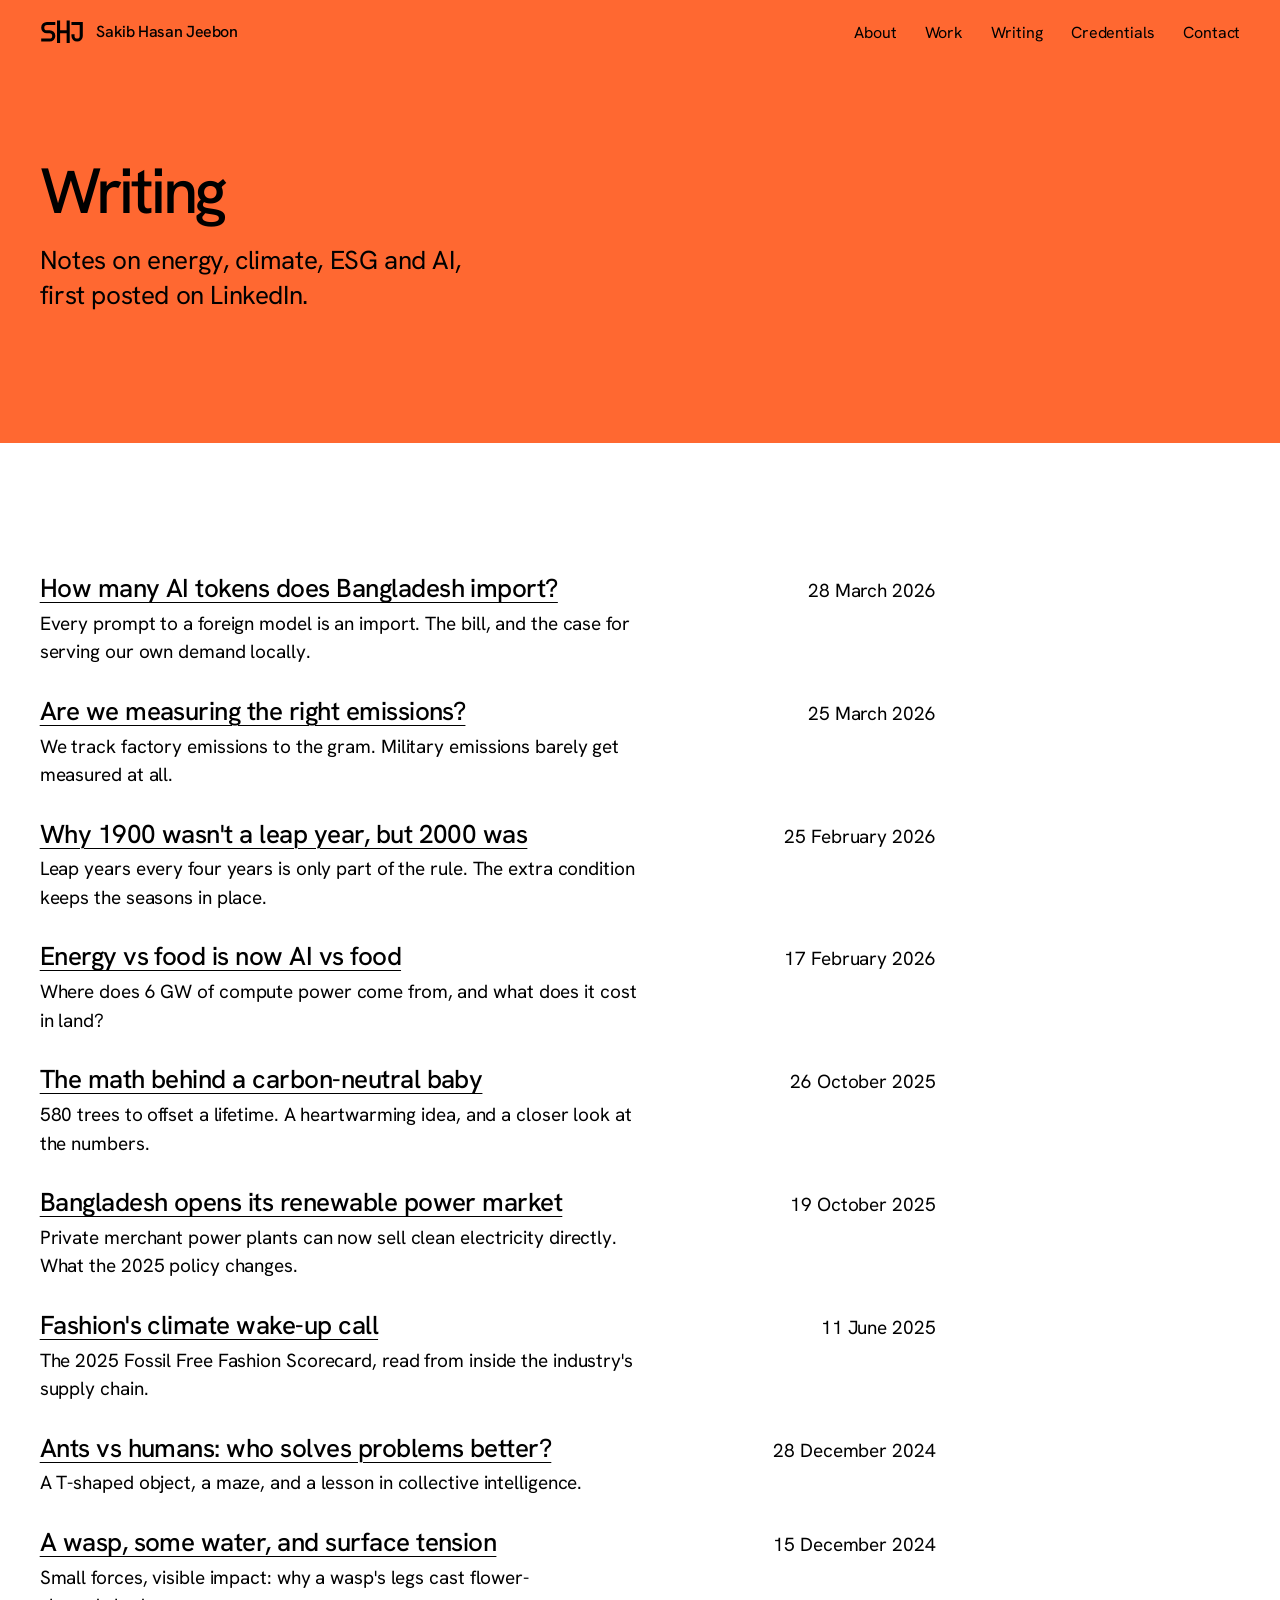
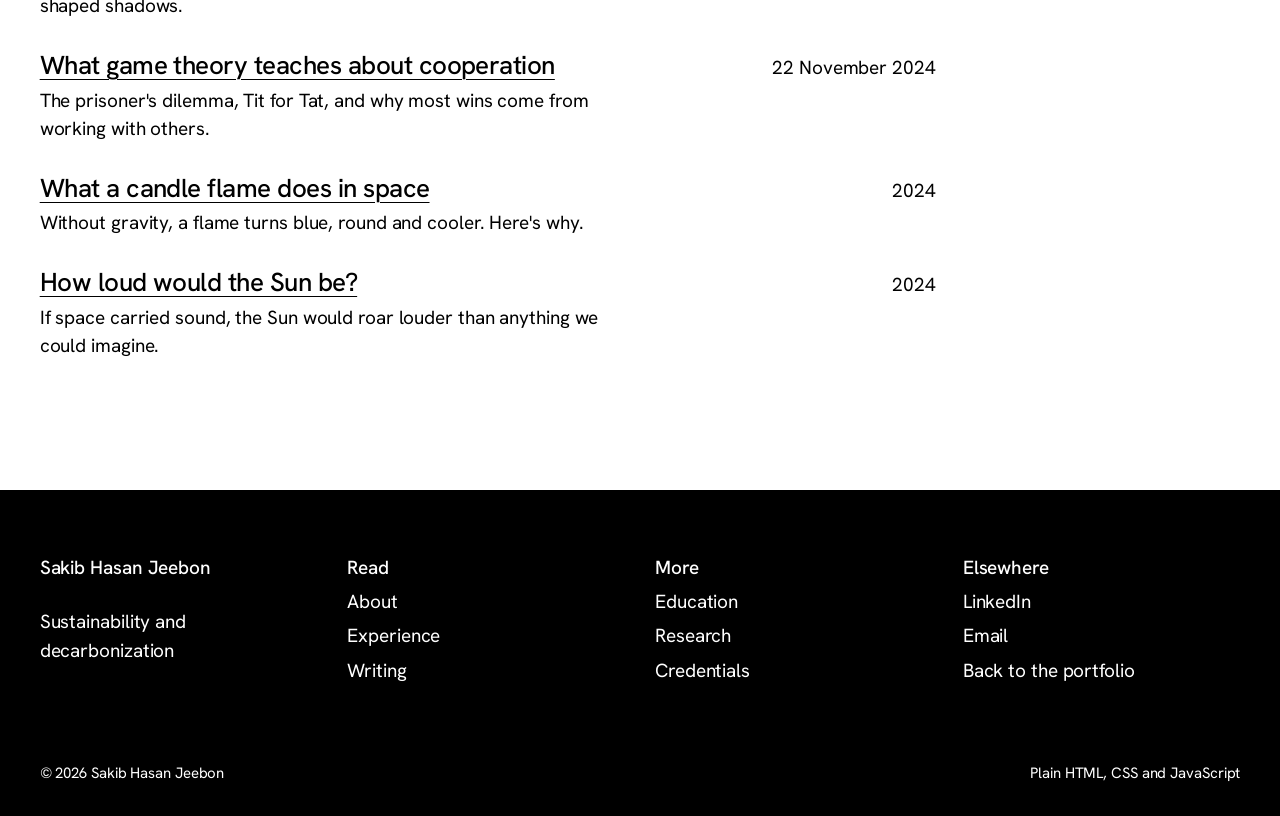
==== commit 44bae8ce: "Refine layout: original SHJ logo, header navigation, aligned about columns, clearer timeline, logo w" ====
--- a/writing/index.html
+++ b/writing/index.html
@@ -27,7 +27,7 @@
 <a class="skip" href="#main">Skip to content</a>
 <header class="site-head" id="head">
   <a class="brand" href="../" aria-label="Sakib Hasan Jeebon, home">
-    <svg viewBox="-3 -3 76 66" aria-hidden="true"><path class="logo-line" pathLength="1" d="M24 6 C18 0 6 1 6 9 C6 17 22 16 22 25 C22 34 8 35 3 28 C2 47 30 50 32 40 L32 14 L32 44 L32 29 L46 29 L46 44 L46 14 L66 26 L66 46 C66 57 54 57 51 49"/></svg>
+    <svg viewBox="0 2 64 40" aria-hidden="true"><path class="logo-line" pathLength="1" d="M20 10H10a6 6 0 0 0 0 12h4a6 6 0 0 1 0 12H4"/><path class="logo-line" pathLength="1" d="M27 8v28M41 8v28M27 22h14"/><path class="logo-line" pathLength="1" d="M48 10h12v18a6 6 0 0 1-12 0"/></svg>
     <span class="brand-name">Sakib Hasan Jeebon</span>
   </a>
   <ul class="nav-links">
@@ -67,7 +67,7 @@
 </main>
 <footer class="foot">
   <div class="foot-cols">
-    <ul><li>Sakib Hasan Jeebon</li><li>Head of Client Relations and Training</li><li>IRI and ERI, Dhaka</li></ul>
+    <ul><li>Sakib Hasan Jeebon</li><li>Sustainability and decarbonization</li></ul>
     <ul><li>Read</li><li><a href="../#about">About</a></li><li><a href="../#experience">Experience</a></li><li><a href="./">Writing</a></li></ul>
     <ul><li>More</li><li><a href="../#education">Education</a></li><li><a href="../#research">Research</a></li><li><a href="../#credentials">Credentials</a></li></ul>
     <ul><li>Elsewhere</li><li><a href="https://www.linkedin.com/in/sakibjeebon" target="_blank" rel="noopener">LinkedIn</a></li><li><a href="mailto:sakibjeebon@gmail.com">Email</a></li><li><a href="../">Back to the portfolio</a></li></ul>
--- a/assets/css/style.css
+++ b/assets/css/style.css
@@ -93,11 +93,10 @@
   transition: background-color 300ms ease, color 300ms ease;
 }
 .brand { display: inline-flex; align-items: center; gap: .8rem; text-decoration: none; color: inherit; font-weight: 500; letter-spacing: -0.02em; }
-.brand svg { width: 3rem; height: auto; overflow: visible; }
-.logo-line { fill: none; stroke: currentColor; stroke-width: 4.6; stroke-linecap: round; stroke-linejoin: round; }
+.brand svg { width: 2.75rem; height: auto; overflow: visible; }
+.logo-line { fill: none; stroke: currentColor; stroke-width: 4.5; stroke-linecap: square; stroke-linejoin: miter; }
 .brand-name { font-size: 1rem; }
 .nav-links { display: flex; gap: clamp(1rem, 2.2vw, 2rem); margin: 0 0 0 auto; padding: 0; list-style: none; }
-.has-hero .site-head:not(.links) .nav-links { display: none; }
 .nav-links { animation: nav-in 320ms var(--ease-out); }
 @keyframes nav-in { from { opacity: 0; transform: translateY(-6px); } }
 .nav-links a { position: relative; text-decoration: none; padding-block: .5rem; font-size: 1rem; }
@@ -105,34 +104,20 @@
 .nav-links a.active::after { transform: scaleX(1); }
 @media (hover: hover) and (pointer: fine) { .nav-links a:hover::after { transform: scaleX(1); } }
 
-/* ---------- hero: panel beside a swatch column ---------- */
-.hero { display: grid; grid-template-columns: minmax(0, 5fr) minmax(0, 1fr); gap: 10px; padding: 10px; min-height: 100svh; background: var(--white); }
-.hero-panel { position: relative; overflow: hidden; background: var(--black); color: var(--white); min-height: 640px; display: flex; flex-direction: column; justify-content: space-between; padding: clamp(5.5rem, 15vh, 9rem) var(--margin) clamp(1.75rem, 4vh, 2.75rem); }
+/* ---------- hero ---------- */
+.hero { display: flex; padding: 10px; min-height: 100svh; background: var(--white); }
+.hero-panel { flex: 1; position: relative; overflow: hidden; background: var(--black); color: var(--white); min-height: 640px; display: flex; flex-direction: column; justify-content: space-between; padding: clamp(5.5rem, 15vh, 9rem) var(--margin) clamp(1.75rem, 4vh, 2.75rem); }
 .hero h1 { position: relative; z-index: 2; font-size: var(--step-display); line-height: 0.9; letter-spacing: -0.05em; }
 .hero h1 .line { display: block; overflow: hidden; padding-bottom: .08em; margin-bottom: -.08em; }
 .hero h1 .line > span { display: block; }
-.hero h1 .line-2 { color: var(--mint); }
+.hero h1 .given { color: var(--mint); }
 .hero-foot { position: relative; z-index: 2; display: grid; gap: 1.5rem; justify-items: start; max-width: 30rem; }
 .hero-foot p { font-size: var(--step-lead); line-height: 1.3; letter-spacing: -0.015em; }
 .hero-photo { position: absolute; z-index: 1; right: clamp(1rem, 3vw, 3rem); bottom: 0; width: min(33%, 420px); aspect-ratio: 4 / 5; background: var(--orange); overflow: hidden; }
 .hero-photo img { position: absolute; left: 50%; top: 9%; width: 94%; height: auto; transform: translateX(-50%); }
-.swatch { display: grid; grid-template-rows: repeat(5, minmax(0, 1fr)); gap: 0; }
-.swatch a { display: flex; align-items: flex-start; justify-content: space-between; gap: .5rem; padding: 20px; text-decoration: none; font-size: 1.0625rem; font-weight: 500; letter-spacing: -0.01em; transition: padding 260ms var(--ease-out); }
-.swatch a .ic { transform: translateX(-6px); opacity: 0; transition: transform 260ms var(--ease-out), opacity 200ms ease; }
-.s-mint { background: var(--mint); color: var(--black); }
-.s-grey { background: var(--grey); color: var(--black); }
-.s-black { background: var(--black); color: var(--white); }
-.s-orange { background: var(--orange); color: var(--black); }
-@media (hover: hover) and (pointer: fine) {
-  .swatch a:hover { padding-left: 32px; }
-  .swatch a:hover .ic { transform: none; opacity: 1; }
-}
-
 /* ---------- about ---------- */
 .about h2 { max-width: 20ch; margin-bottom: var(--head-space); }
 .about-cols { display: grid; grid-template-columns: repeat(3, minmax(0, 1fr)); gap: var(--gap); align-items: start; }
-.about-cols > div:nth-child(2) { margin-top: clamp(0rem, 3vw, 3.5rem); }
-.about-cols > div:nth-child(3) { margin-top: clamp(0rem, 6vw, 7rem); }
 .about-cols h3 { margin-bottom: .75rem; }
 .about-cols p { max-width: 36ch; }
 .focus { display: grid; grid-template-columns: repeat(4, minmax(0, 1fr)); gap: var(--gap); margin-top: var(--row-space); }
@@ -148,29 +133,33 @@
 .record-more strong { display: block; font-size: var(--step-lead); letter-spacing: -0.02em; margin-bottom: .2rem; }
 
 /* ---------- experience ---------- */
-.lanes { background: var(--black); color: var(--white); padding: clamp(1.25rem, 3vw, 2.5rem); margin-bottom: var(--row-space); }
+.lanes { margin-bottom: var(--row-space); }
 .lanes-axis, .lane { display: grid; grid-template-columns: 7.5rem 1fr; gap: 1rem; align-items: center; }
-.lane + .lane { margin-top: 1rem; }
+.lane + .lane { margin-top: .85rem; }
 .lane-name { font-size: 1rem; font-weight: 500; }
 .lane-track { position: relative; height: 2.75rem; }
-.lane-track::before { content: ""; position: absolute; inset: 1.15rem 0; background: #262626; }
+.lane-track::before { content: ""; position: absolute; inset: 1.2rem 0; background: rgba(0, 0, 0, .14); }
 .seg {
   position: absolute; top: 0; bottom: 0; left: var(--s); width: var(--w);
-  display: flex; align-items: center; padding-inline: .7rem; overflow: hidden;
-  background: var(--mint); color: var(--black); text-decoration: none;
+  display: flex; align-items: center; padding-inline: .5rem; overflow: hidden;
+  background: var(--seg-bg); color: var(--seg-ink); text-decoration: none;
   font-size: var(--step-small); font-weight: 500; white-space: nowrap;
-  transform-origin: left center; transition: transform 900ms var(--ease-out), opacity 200ms ease;
-}
-.seg.alt { background: var(--orange); }
-.seg-study { background: var(--grey); }
-.seg-plan { background: var(--white); }
-.seg.live::after { content: ""; position: absolute; right: 0; top: 0; bottom: 0; width: 6px; background: var(--black); }
+  border-right: 3px solid var(--grey); transform-origin: left center; transition: transform 900ms var(--ease-out), opacity 200ms ease;
+}
+.l-eri { --seg-bg: var(--black); --seg-ink: var(--white); }
+.l-iri { --seg-bg: var(--orange); --seg-ink: var(--black); }
+.l-res { --seg-bg: var(--mint); --seg-ink: var(--black); }
+.l-study { --seg-bg: var(--white); --seg-ink: var(--black); }
+.seg.live::after { content: ""; position: absolute; right: 0; top: 0; bottom: 0; width: 6px; background: currentColor; }
 .lanes.dim .seg { opacity: .3; }
 .lanes.dim .seg.hot { opacity: 1; }
 .lanes-axis { margin-top: .75rem; }
 .axis { position: relative; height: 1.5rem; font-size: var(--step-small); }
 .axis span { position: absolute; left: var(--s); transform: translateX(-50%); }
 .axis span:first-child { transform: none; }
+.lanes-legend { display: none; list-style: none; padding: 0; margin-top: 1.25rem; gap: .6rem; font-size: var(--step-small); line-height: 1.35; }
+.lanes-legend li { display: grid; grid-template-columns: 1rem 1fr; gap: .6rem; align-items: start; }
+.lanes-legend .dot { width: 1rem; height: 1rem; margin-top: .2rem; background: var(--seg-bg); }
 .lanes-note { margin-top: 1rem; font-size: var(--step-small); }
 
 .roles { list-style: none; padding: 0; display: grid; gap: var(--row-space); }
@@ -180,7 +169,9 @@
 .role-body { grid-column: 4 / span 8; }
 .role-body h3 { font-size: var(--step-lead); font-weight: 500; }
 .role-org { margin-top: .4rem; }
-.role-tag { display: inline-block; margin-left: .6rem; padding: .05em .6em; background: var(--black); color: var(--mint); font-size: var(--step-small); font-weight: 500; }
+.role-tag { display: inline-block; margin-left: .6rem; padding: .05em .6em; font-size: var(--step-small); font-weight: 500; }
+.tag-eri { background: var(--black); color: var(--white); }
+.tag-iri { background: var(--orange); color: var(--black); }
 .role ul { margin-top: 1.1rem; padding-left: 1.1rem; display: grid; gap: .55rem; max-width: 62ch; }
 .role.flash .role-body h3 { text-decoration: underline; text-decoration-thickness: 3px; text-underline-offset: .15em; }
 
@@ -215,12 +206,12 @@
 @media (hover: hover) and (pointer: fine) { .tile.more:hover .ic { transform: translateX(6px); } }
 
 /* ---------- statement + fieldwork photos ---------- */
-.stair h2 { font-size: var(--step-head); margin-bottom: var(--head-space); }
+.stair-top { display: grid; grid-template-columns: repeat(12, minmax(0, 1fr)); column-gap: var(--gap); row-gap: 2rem; align-items: start; margin-bottom: var(--head-space); }
+.stair h2 { grid-column: 1 / span 7; font-size: var(--step-head); }
 .stair h2 span { display: block; }
 .stair h2 span + span { padding-left: clamp(0rem, 9vw, 9rem); }
-.stair .grid { align-items: start; row-gap: 2.5rem; }
-.stair-note { grid-column: 1 / span 4; font-size: var(--step-lead); line-height: 1.3; letter-spacing: -0.015em; }
-.stair-pics { grid-column: 6 / span 7; display: grid; grid-template-columns: 1fr 1fr; gap: var(--gap); }
+.stair-note { grid-column: 9 / span 4; font-size: var(--step-lead); line-height: 1.3; letter-spacing: -0.015em; padding-top: .35rem; }
+.stair-pics { display: grid; grid-template-columns: repeat(4, minmax(0, 1fr)); gap: var(--gap); }
 .stair-pics img { width: 100%; height: auto; aspect-ratio: 3 / 2; object-fit: cover; filter: grayscale(1) contrast(1.05); transition: filter 500ms ease, transform 700ms var(--ease-out); }
 .stair-pics figure { overflow: hidden; }
 .stair-pics figcaption { margin-top: .6rem; font-size: var(--step-small); font-weight: 500; line-height: 1.3; }
@@ -233,20 +224,23 @@
 .study .band > div { grid-column: 5 / span 8; }
 .rows { list-style: none; padding: 0; display: grid; gap: 1.75rem; }
 .rows li { display: grid; grid-template-columns: 1fr auto; column-gap: 1.5rem; align-items: baseline; }
-.rows .r-title { font-weight: 500; font-size: var(--step-lead); letter-spacing: -0.02em; line-height: 1.2; }
+.rows .r-title { font-weight: 500; font-size: var(--step-lead); letter-spacing: -0.02em; line-height: 1.3; }
 .rows .r-val { white-space: nowrap; }
 .rows .r-sub { grid-column: 1 / -1; margin-top: .3rem; max-width: 56ch; }
-.rows .r-now .r-title::after { content: " · in progress"; font-weight: 400; }
 .pub { display: grid; gap: 1.1rem; }
-.pub .pub-title { font-size: var(--step-lead); font-weight: 500; letter-spacing: -0.02em; line-height: 1.2; }
+.pub .pub-title { font-size: var(--step-lead); font-weight: 500; letter-spacing: -0.02em; line-height: 1.3; }
 .pub .pub-meta { display: flex; flex-wrap: wrap; gap: .4rem 1.5rem; }
 
 /* ---------- credentials: logo wall + short list ---------- */
 .wall { display: grid; grid-template-columns: repeat(4, minmax(0, 1fr)); gap: 8px; margin-bottom: var(--row-space); }
 .wall a { position: relative; display: flex; flex-direction: column; justify-content: space-between; gap: 2rem; min-height: 15rem; padding: 1.25rem; text-decoration: none; background: var(--t-bg); color: var(--black); transition: transform 160ms var(--ease-out); }
 .wall a:active { transform: scale(0.985); }
-.wall .w-top { display: flex; align-items: center; min-height: 4.5rem; }
-.wall .w-logo { max-height: 4.5rem; width: auto; max-width: 100%; }
+.wall .w-top { display: flex; align-items: center; gap: 1.25rem; min-height: 4.5rem; }
+.wall .w-logo { height: 3.25rem; width: auto; max-width: 100%; object-fit: contain; object-position: left center; }
+.wall .w-pair .w-logo { height: 2.5rem; max-width: 48%; }
+.wall .w-mark { font-size: var(--step-head); font-weight: 500; letter-spacing: -0.05em; line-height: .9; }
+.wall .w-mark-s { font-size: var(--step-lead); letter-spacing: -0.03em; }
+.wall .w-what { display: block; }
 .wall .w-name { font-size: var(--step-lead); font-weight: 500; letter-spacing: -0.03em; line-height: 1.05; }
 .wall .w-what { font-size: var(--step-small); line-height: 1.35; margin-top: .5rem; }
 .wall a.t-black { --t-bg: var(--black); color: var(--white); }
@@ -260,8 +254,8 @@
 .menu .m-by { font-size: var(--step-small); }
 
 /* ---------- contact ---------- */
-.contact-rows { display: grid; gap: 0; margin-top: var(--head-space); }
-.contact-rows a, .contact-rows p { display: flex; align-items: baseline; justify-content: space-between; gap: 1.5rem; padding: .55em 0; font-size: var(--step-head); font-weight: 500; letter-spacing: -0.05em; line-height: 1; text-decoration: none; overflow-wrap: anywhere; }
+.contact-rows { display: grid; gap: 0; margin-top: clamp(1.75rem, 3vw, 2.5rem); }
+.contact-rows a, .contact-rows p { display: flex; align-items: baseline; justify-content: space-between; gap: 1.5rem; padding: .4em 0; font-size: var(--step-head); font-weight: 500; letter-spacing: -0.05em; line-height: 1; text-decoration: none; overflow-wrap: anywhere; }
 .contact-rows .ic { width: .7em; height: .7em; transition: transform 260ms var(--ease-out); flex: none; align-self: center; }
 .contact-rows a { transition: background-color 220ms ease, color 220ms ease, padding 260ms var(--ease-out); }
 @media (hover: hover) and (pointer: fine) {
@@ -271,7 +265,7 @@
 .contact .lead { max-width: 24ch; }
 .contact-intro { display: grid; grid-template-columns: repeat(12, minmax(0, 1fr)); column-gap: var(--gap); row-gap: 2rem; align-items: end; }
 .contact-intro > div { grid-column: 1 / span 6; }
-.contact-topics { grid-column: 8 / span 5; list-style: none; padding: 0; display: grid; gap: .5rem; font-size: var(--step-lead); letter-spacing: -0.02em; line-height: 1.2; }
+.contact-topics { grid-column: 8 / span 5; list-style: none; padding: 0; display: grid; gap: .5rem; font-size: var(--step-lead); letter-spacing: -0.02em; line-height: 1.3; }
 @media (max-width: 760px) { .contact-intro > div, .contact-topics { grid-column: 1 / -1; } .contact-topics { font-size: var(--step-body); } }
 
 /* ---------- footer ---------- */
@@ -288,11 +282,12 @@
   .js .rise { opacity: 0; transform: translateY(28px); transition: opacity 700ms var(--ease-out), transform 850ms var(--ease-out); transition-delay: calc(var(--i, 0) * 80ms); }
   .js .rise.in { opacity: 1; transform: none; }
   .js .hero h1 .line > span { transform: translateY(108%); animation: rise-line 1000ms var(--ease-out) 250ms forwards; }
-  .js .hero h1 .line-2 > span { animation-delay: 380ms; }
+  .js .hero h1 .line + .line > span { animation-delay: 380ms; }
   .js .hero-foot { opacity: 0; transform: translateY(14px); animation: fade-up 800ms var(--ease-out) 800ms forwards; }
   .js .hero-photo { transform: translateY(14%); opacity: 0; animation: photo-in 1100ms var(--ease-out) 450ms forwards; }
-  .js .swatch a { transform: translateX(105%); animation: slide-in 800ms var(--ease-out) forwards; animation-delay: calc(300ms + var(--n) * 90ms); }
-  .js .logo-line { stroke-dasharray: 1; stroke-dashoffset: 1; animation: draw 1300ms var(--ease-in-out) 150ms forwards; }
+  .js .logo-line { stroke-dasharray: 1; stroke-dashoffset: 1; animation: draw 900ms var(--ease-in-out) 150ms forwards; }
+  .js .logo-line:nth-child(2) { animation-delay: 450ms; }
+  .js .logo-line:nth-child(3) { animation-delay: 750ms; }
   .js .lanes .seg { transform: scaleX(0); }
   .js .lanes.in .seg { transform: scaleX(1); }
   .seg.live::after { animation: pulse 1.8s ease-in-out infinite; }
@@ -307,31 +302,29 @@
 
 /* ---------- responsive ---------- */
 @media (max-width: 1100px) {
+  .stair h2 { grid-column: 1 / -1; } .stair-note { grid-column: 1 / span 9; }
+  .stair-pics { grid-template-columns: 1fr 1fr; }
+  .seg { font-size: 0; padding: 0; }
+  .lanes-legend { display: grid; }
   .tiles { grid-template-columns: repeat(3, minmax(0, 1fr)); }
   .tile.head, .tile.more { grid-column: 1 / -1; }
   .tile.head { min-height: 14rem; }
   .wall { grid-template-columns: repeat(2, minmax(0, 1fr)); }
   .about-cols { grid-template-columns: 1fr 1fr; }
-  .about-cols > div:nth-child(3) { margin-top: 0; }
-  .focus, .record-more { grid-template-columns: repeat(2, minmax(0, 1fr)); row-gap: 2rem; }
+    .focus, .record-more { grid-template-columns: repeat(2, minmax(0, 1fr)); row-gap: 2rem; }
 }
 @media (max-width: 900px) {
-  .hero { grid-template-columns: 1fr; grid-template-rows: auto auto; min-height: 0; }
-  .hero-panel { min-height: 64svh; padding-top: 5.5rem; }
+  .hero { min-height: 0; }
+  .hero-panel { min-height: 540px; padding-top: 5.5rem; }
   .hero h1 { font-size: clamp(3.6rem, 17vw, 7rem); }
   .hero-photo { width: 42%; max-width: 280px; right: var(--margin); }
   .hero-foot { max-width: 50%; }
   .hero-foot .btn { white-space: nowrap; }
   .hero-foot p { font-size: 1.125rem; }
-  .swatch { grid-template-rows: none; grid-auto-rows: 52px; }
-  .swatch a { align-items: center; padding: 0 var(--margin); font-size: 1rem; }
-  .swatch a .ic { opacity: 1; transform: none; }
-  .js .swatch a { transform: translateY(24px); opacity: 0; animation-name: bar-in; }
 }
 @media (max-width: 760px) {
   .chapter { min-height: 0; }
   .grid { grid-template-columns: 1fr; }
-  .about-cols, .about-cols > div { margin-top: 0 !important; }
   .about-cols { grid-template-columns: 1fr; row-gap: 2.5rem; }
   .figs { grid-template-columns: 1fr; row-gap: 3rem; }
   .figs .fig { font-size: 26vw; }
@@ -339,16 +332,16 @@
   .role-when { margin-bottom: .6rem; }
   .lanes-axis, .lane { grid-template-columns: 4.5rem 1fr; gap: .6rem; }
   .lane-name { font-size: var(--step-small); }
-  .seg { font-size: 0; padding: 0; }
   .lanes-axis .axis span:nth-child(even) { display: none; }
   .tiles { grid-template-columns: repeat(2, minmax(0, 1fr)); gap: 6px; padding: 6px; }
   .tile { padding-bottom: 4.5rem; }
   .tile.head { padding-inline: calc(var(--margin) - 6px); }
   .tile-fig { font-size: 11vw; }
   .tile-cap { font-size: .9375rem; left: .75rem; right: .75rem; bottom: .75rem; }
-  .stair-note, .stair-pics { grid-column: 1 / -1; }
+  .stair h2, .stair-note { grid-column: 1 / -1; }
   .stair h2 span { display: inline; }
   .stair h2 span + span { padding-left: 0; }
+  .stair-pics { grid-template-columns: 1fr 1fr; }
   .study .band > h2, .study .band > div { grid-column: 1 / -1; }
   .study .band > h2 { margin-bottom: 2rem; }
   .menu { grid-template-columns: 1fr; }
@@ -371,18 +364,19 @@
 .post-figure img { width: 100%; height: auto; max-height: 78svh; object-fit: contain; object-position: left bottom; }
 .post-body-wrap { min-height: 0; }
 .post-grid { display: grid; grid-template-columns: repeat(12, minmax(0, 1fr)); column-gap: var(--gap); row-gap: 3rem; align-items: start; }
-.post-body { grid-column: 1 / span 7; max-width: 40rem; font-size: clamp(1.125rem, 1.05rem + .3vw, 1.3125rem); line-height: 1.6; }
+.post-rail, .post-body { grid-row: 1; }
+.post-rail { grid-column: 1 / span 3; position: sticky; top: 6rem; display: grid; gap: 1.25rem; justify-items: start; align-content: start; }
+.post-rail .rail-date { font-size: var(--step-lead); font-weight: 500; letter-spacing: -0.02em; line-height: 1.2; }
+.post-rail .rail-src { font-size: var(--step-small); }
+.post-body { grid-column: 4 / span 7; max-width: 40rem; font-size: clamp(1.125rem, 1.05rem + .3vw, 1.3125rem); line-height: 1.6; }
 .post-body p + p, .post-body ul + p, .post-body p + ul { margin-top: 1.1em; }
 .post-body ul { padding-left: 1.2rem; display: grid; gap: .4em; }
 .post-body h2 { font-size: var(--step-lead); letter-spacing: -0.02em; margin: 2em 0 .6em; line-height: 1.15; }
-.post-aside { grid-column: 9 / span 4; position: sticky; top: 6rem; display: grid; gap: 1.25rem; justify-items: start; }
-.byline-photo { position: relative; width: min(100%, 15rem); aspect-ratio: 4 / 5; background: var(--orange); overflow: hidden; }
-.byline-photo img { position: absolute; left: 50%; top: 9%; width: 94%; height: auto; transform: translateX(-50%); }
-.post-aside .who { font-size: var(--step-lead); font-weight: 500; letter-spacing: -0.02em; line-height: 1.2; }
-.post-actions { display: flex; flex-wrap: wrap; gap: .75rem; }
+.post-actions { display: grid; gap: .75rem; justify-items: start; }
 @media (max-width: 900px) {
-  .post-title, .post-figure, .post-body, .post-aside { grid-column: 1 / -1; }
-  .post-aside { position: static; }
+  .post-rail, .post-body { grid-row: auto; }
+  .post-title, .post-figure, .post-body, .post-rail { grid-column: 1 / -1; }
+  .post-rail { position: static; order: 2; grid-auto-flow: column; justify-content: start; align-items: center; gap: 1rem 1.5rem; flex-wrap: wrap; }
 }
 .post-nav { display: grid; grid-template-columns: 1fr 1fr; gap: 0; min-height: 0; padding: 0; }
 .post-nav a { display: flex; flex-direction: column; justify-content: space-between; gap: 2.5rem; min-height: 18rem; padding: clamp(1.25rem, 3vw, 2.5rem) var(--margin); text-decoration: none; transition: background-color 220ms ease, color 220ms ease; }
@@ -395,6 +389,9 @@
 @media (max-width: 900px) { .post-nav { grid-template-columns: 1fr; } .post-nav .next { text-align: left; align-items: flex-start; } .post-nav a { min-height: 12rem; } }
 .archive-list { list-style: none; padding: 0; display: grid; gap: 1.75rem; max-width: 56rem; }
 .archive-list li { display: grid; grid-template-columns: 1fr auto; column-gap: 1.5rem; align-items: baseline; }
-.archive-list .r-title { font-size: var(--step-lead); font-weight: 500; letter-spacing: -0.02em; line-height: 1.2; }
+.archive-list .r-title { font-size: var(--step-lead); font-weight: 500; letter-spacing: -0.02em; line-height: 1.3; }
 .archive-list .r-sub { grid-column: 1 / -1; margin-top: .25rem; max-width: 56ch; }
 @media (max-width: 640px) { .nav-links .wide { display: none; } }
+
+.chapter.contact { min-height: 0; padding-block: clamp(3rem, 2rem + 4vw, 5rem); }
+.wall a:first-child .w-logo { height: 4.25rem; }
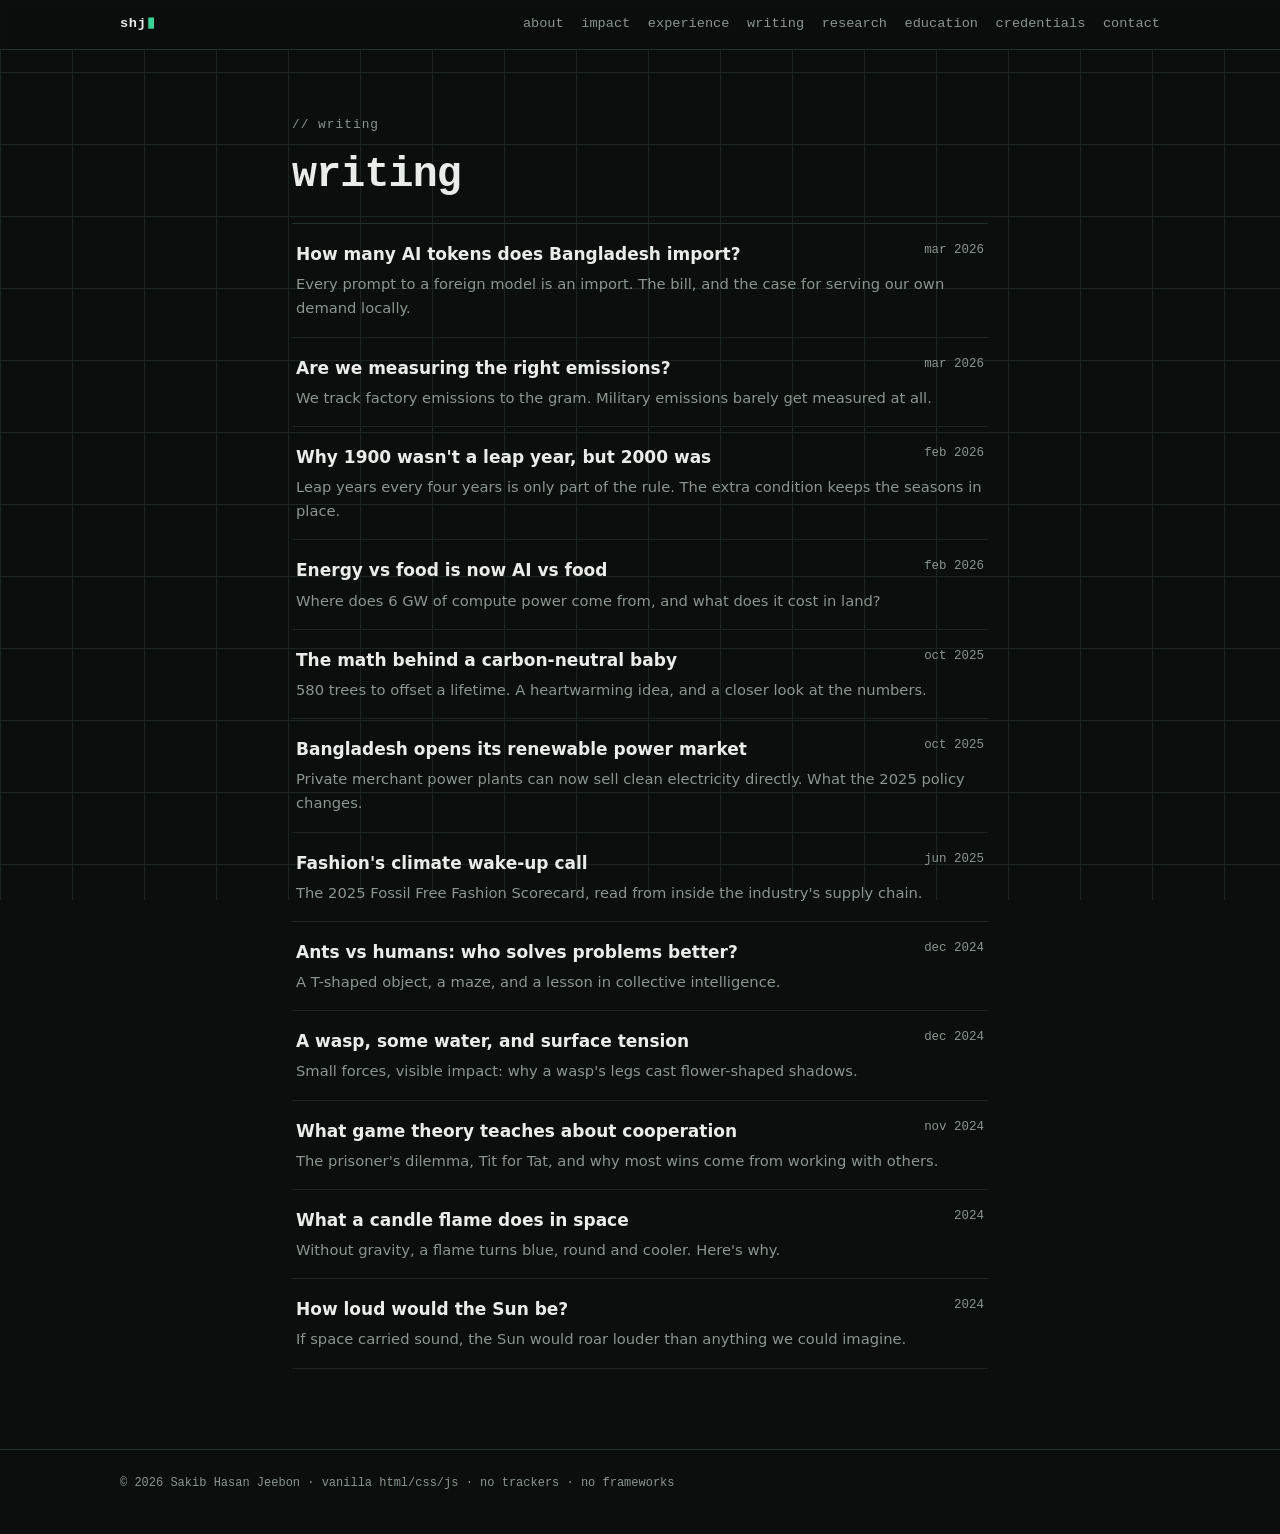
==== commit 7fb827b6: "Update terminal-style design with the new content - ERI role (concurrent with IRI), PGD in Garment B" ====
--- a/writing/index.html
+++ b/writing/index.html
@@ -7,72 +7,58 @@
   <meta name="description" content="Notes on energy, climate, ESG and AI by Sakib Hasan Jeebon.">
   <meta name="author" content="Sakib Hasan Jeebon">
   <link rel="canonical" href="https://sakibjeebon.github.io/writing/">
-  <meta name="theme-color" content="#ff6831">
-  <meta property="og:type" content="website">
+  <meta name="theme-color" content="#0a0e0d">
+  <meta property="og:type" content="article">
   <meta property="og:title" content="Writing · Sakib Hasan Jeebon">
   <meta property="og:description" content="Notes on energy, climate, ESG and AI by Sakib Hasan Jeebon.">
   <meta property="og:url" content="https://sakibjeebon.github.io/writing/">
   
-  <link rel="icon" href="../favicon.svg" type="image/svg+xml">
   <link rel="icon" type="image/png" sizes="32x32" href="../favicon-32x32.png">
-  <link rel="apple-touch-icon" href="../apple-touch-icon.png">
-  <link rel="preconnect" href="https://fonts.googleapis.com">
-  <link rel="preconnect" href="https://fonts.gstatic.com" crossorigin>
-  <link href="https://fonts.googleapis.com/css2?family=Hanken+Grotesk:wght@400;500&display=swap" rel="stylesheet">
   <link rel="stylesheet" href="../assets/css/style.css">
   <script>document.documentElement.classList.add("js")</script>
   <script defer src="../assets/js/main.js"></script>
 </head>
-<body class="no-hero">
-<a class="skip" href="#main">Skip to content</a>
-<header class="site-head" id="head">
-  <a class="brand" href="../" aria-label="Sakib Hasan Jeebon, home">
-    <svg viewBox="0 2 64 40" aria-hidden="true"><path class="logo-line" pathLength="1" d="M20 10H10a6 6 0 0 0 0 12h4a6 6 0 0 1 0 12H4"/><path class="logo-line" pathLength="1" d="M27 8v28M41 8v28M27 22h14"/><path class="logo-line" pathLength="1" d="M48 10h12v18a6 6 0 0 1-12 0"/></svg>
-    <span class="brand-name">Sakib Hasan Jeebon</span>
-  </a>
-  <ul class="nav-links">
-    <li class="wide"><a href="../#about">About</a></li>
-    <li><a href="../#experience">Work</a></li>
-    <li><a href="./">Writing</a></li>
-    <li class="wide"><a href="../#credentials">Credentials</a></li>
-    <li><a href="../#contact">Contact</a></li>
-  </ul>
+<body>
+<header class="nav" id="header">
+  <nav aria-label="Main">
+    <a class="nav-brand" href="../#top">shj<span class="cursor-block">▮</span></a>
+    <div class="nav-links">
+      <a href="../#about">about</a>
+      <a href="../#impact">impact</a>
+      <a href="../#experience">experience</a>
+      <a href="./" class="active">writing</a>
+      <a href="../#research">research</a>
+      <a href="../#education">education</a>
+      <a href="../#certification">credentials</a>
+      <a href="../#contacts">contact</a>
+    </div>
+  </nav>
 </header>
 
-<main id="main">
-  <section class="chapter c-orange post-top" aria-labelledby="w-h">
-    <div class="wrap">
-      <h1 id="w-h" class="rise">Writing</h1>
-      <p class="lead rise" style="--i:1; margin-top:1.25rem; max-width:30ch">Notes on energy, climate, ESG and AI, first posted on LinkedIn.</p>
-    </div>
-  </section>
-  <section class="chapter c-white post-body-wrap">
-    <div class="wrap">
-      <ul class="archive-list">
-        <li class="rise" style="--i:0"><a class="r-title" href="ai-token-import.html">How many AI tokens does Bangladesh import?</a><span class="r-val"><time datetime="2026-03-28">28 March 2026</time></span><span class="r-sub">Every prompt to a foreign model is an import. The bill, and the case for serving our own demand locally.</span></li>
-        <li class="rise" style="--i:1"><a class="r-title" href="measuring-the-right-emissions.html">Are we measuring the right emissions?</a><span class="r-val"><time datetime="2026-03-25">25 March 2026</time></span><span class="r-sub">We track factory emissions to the gram. Military emissions barely get measured at all.</span></li>
-        <li class="rise" style="--i:2"><a class="r-title" href="leap-year-rule.html">Why 1900 wasn't a leap year, but 2000 was</a><span class="r-val"><time datetime="2026-02-25">25 February 2026</time></span><span class="r-sub">Leap years every four years is only part of the rule. The extra condition keeps the seasons in place.</span></li>
-        <li class="rise" style="--i:0"><a class="r-title" href="ai-vs-food.html">Energy vs food is now AI vs food</a><span class="r-val"><time datetime="2026-02-17">17 February 2026</time></span><span class="r-sub">Where does 6 GW of compute power come from, and what does it cost in land?</span></li>
-        <li class="rise" style="--i:1"><a class="r-title" href="carbon-neutral-baby.html">The math behind a carbon-neutral baby</a><span class="r-val"><time datetime="2025-10-26">26 October 2025</time></span><span class="r-sub">580 trees to offset a lifetime. A heartwarming idea, and a closer look at the numbers.</span></li>
-        <li class="rise" style="--i:2"><a class="r-title" href="bangladesh-renewable-market.html">Bangladesh opens its renewable power market</a><span class="r-val"><time datetime="2025-10-19">19 October 2025</time></span><span class="r-sub">Private merchant power plants can now sell clean electricity directly. What the 2025 policy changes.</span></li>
-        <li class="rise" style="--i:0"><a class="r-title" href="fossil-free-fashion-scorecard.html">Fashion's climate wake-up call</a><span class="r-val"><time datetime="2025-06-11">11 June 2025</time></span><span class="r-sub">The 2025 Fossil Free Fashion Scorecard, read from inside the industry's supply chain.</span></li>
-        <li class="rise" style="--i:1"><a class="r-title" href="ants-vs-humans.html">Ants vs humans: who solves problems better?</a><span class="r-val"><time datetime="2024-12-28">28 December 2024</time></span><span class="r-sub">A T-shaped object, a maze, and a lesson in collective intelligence.</span></li>
-        <li class="rise" style="--i:2"><a class="r-title" href="surface-tension.html">A wasp, some water, and surface tension</a><span class="r-val"><time datetime="2024-12-15">15 December 2024</time></span><span class="r-sub">Small forces, visible impact: why a wasp's legs cast flower-shaped shadows.</span></li>
-        <li class="rise" style="--i:0"><a class="r-title" href="game-theory.html">What game theory teaches about cooperation</a><span class="r-val"><time datetime="2024-11-22">22 November 2024</time></span><span class="r-sub">The prisoner's dilemma, Tit for Tat, and why most wins come from working with others.</span></li>
-        <li class="rise" style="--i:1"><a class="r-title" href="candle-flame-in-space.html">What a candle flame does in space</a><span class="r-val"><time datetime="2024-11-01">2024</time></span><span class="r-sub">Without gravity, a flame turns blue, round and cooler. Here's why.</span></li>
-        <li class="rise" style="--i:2"><a class="r-title" href="sound-of-the-sun.html">How loud would the Sun be?</a><span class="r-val"><time datetime="2024-10-15">2024</time></span><span class="r-sub">If space carried sound, the Sun would roar louder than anything we could imagine.</span></li>
-      </ul>
-    </div>
-  </section>
+<main id="top">
+  <div class="post">
+    <p class="kicker">// writing</p>
+    <h1>writing</h1>
+    <ul class="archive-list">
+      <li><a class="r-title" href="ai-token-import.html">How many AI tokens does Bangladesh import?</a><span class="r-val"><time datetime="2026-03-28">mar 2026</time></span><span class="r-sub">Every prompt to a foreign model is an import. The bill, and the case for serving our own demand locally.</span></li>
+      <li><a class="r-title" href="measuring-the-right-emissions.html">Are we measuring the right emissions?</a><span class="r-val"><time datetime="2026-03-25">mar 2026</time></span><span class="r-sub">We track factory emissions to the gram. Military emissions barely get measured at all.</span></li>
+      <li><a class="r-title" href="leap-year-rule.html">Why 1900 wasn't a leap year, but 2000 was</a><span class="r-val"><time datetime="2026-02-25">feb 2026</time></span><span class="r-sub">Leap years every four years is only part of the rule. The extra condition keeps the seasons in place.</span></li>
+      <li><a class="r-title" href="ai-vs-food.html">Energy vs food is now AI vs food</a><span class="r-val"><time datetime="2026-02-17">feb 2026</time></span><span class="r-sub">Where does 6 GW of compute power come from, and what does it cost in land?</span></li>
+      <li><a class="r-title" href="carbon-neutral-baby.html">The math behind a carbon-neutral baby</a><span class="r-val"><time datetime="2025-10-26">oct 2025</time></span><span class="r-sub">580 trees to offset a lifetime. A heartwarming idea, and a closer look at the numbers.</span></li>
+      <li><a class="r-title" href="bangladesh-renewable-market.html">Bangladesh opens its renewable power market</a><span class="r-val"><time datetime="2025-10-19">oct 2025</time></span><span class="r-sub">Private merchant power plants can now sell clean electricity directly. What the 2025 policy changes.</span></li>
+      <li><a class="r-title" href="fossil-free-fashion-scorecard.html">Fashion's climate wake-up call</a><span class="r-val"><time datetime="2025-06-11">jun 2025</time></span><span class="r-sub">The 2025 Fossil Free Fashion Scorecard, read from inside the industry's supply chain.</span></li>
+      <li><a class="r-title" href="ants-vs-humans.html">Ants vs humans: who solves problems better?</a><span class="r-val"><time datetime="2024-12-28">dec 2024</time></span><span class="r-sub">A T-shaped object, a maze, and a lesson in collective intelligence.</span></li>
+      <li><a class="r-title" href="surface-tension.html">A wasp, some water, and surface tension</a><span class="r-val"><time datetime="2024-12-15">dec 2024</time></span><span class="r-sub">Small forces, visible impact: why a wasp's legs cast flower-shaped shadows.</span></li>
+      <li><a class="r-title" href="game-theory.html">What game theory teaches about cooperation</a><span class="r-val"><time datetime="2024-11-22">nov 2024</time></span><span class="r-sub">The prisoner's dilemma, Tit for Tat, and why most wins come from working with others.</span></li>
+      <li><a class="r-title" href="candle-flame-in-space.html">What a candle flame does in space</a><span class="r-val"><time datetime="2024-11-01">2024</time></span><span class="r-sub">Without gravity, a flame turns blue, round and cooler. Here's why.</span></li>
+      <li><a class="r-title" href="sound-of-the-sun.html">How loud would the Sun be?</a><span class="r-val"><time datetime="2024-10-15">2024</time></span><span class="r-sub">If space carried sound, the Sun would roar louder than anything we could imagine.</span></li>
+    </ul>
+  </div>
 </main>
-<footer class="foot">
-  <div class="foot-cols">
-    <ul><li>Sakib Hasan Jeebon</li><li>Sustainability and decarbonization</li></ul>
-    <ul><li>Read</li><li><a href="../#about">About</a></li><li><a href="../#experience">Experience</a></li><li><a href="./">Writing</a></li></ul>
-    <ul><li>More</li><li><a href="../#education">Education</a></li><li><a href="../#research">Research</a></li><li><a href="../#credentials">Credentials</a></li></ul>
-    <ul><li>Elsewhere</li><li><a href="https://www.linkedin.com/in/sakibjeebon" target="_blank" rel="noopener">LinkedIn</a></li><li><a href="mailto:sakibjeebon@gmail.com">Email</a></li><li><a href="../">Back to the portfolio</a></li></ul>
+<footer class="footer">
+  <div class="wrap">
+    <p>&copy; <span id="year">2026</span> Sakib Hasan Jeebon &middot; vanilla html/css/js &middot; no trackers &middot; no frameworks</p>
   </div>
-  <p class="legal"><span>© 2026 Sakib Hasan Jeebon</span><span>Plain HTML, CSS and JavaScript</span></p>
 </footer>
 </body>
 </html>
--- a/assets/css/style.css
+++ b/assets/css/style.css
@@ -1,397 +1,371 @@
-/* Sakib Hasan Jeebon — portfolio. Vanilla CSS.
-   Direction: colour chapters. Every section is a flat full-bleed field; one grid, one rhythm. */
+/* Sakib Hasan Jeebon — portfolio. Vanilla CSS, no frameworks. */
 
 :root {
-  --white: #ffffff;
-  --surface: #f5f5f5;
-  --black: #000000;
-  --grey: #c5c5c5;
-  --mint: #a7ff9c;
-  --orange: #ff6831;
-  --muted: #555555;
-
-  /* type: one face, six steps */
-  --font: "Hanken Grotesk", ui-sans-serif, system-ui, sans-serif;
-  --step-small: 0.9375rem;
-  --step-body: clamp(1.0625rem, 1rem + 0.25vw, 1.1875rem);
-  --step-lead: clamp(1.25rem, 1.1rem + 0.7vw, 1.625rem);
-  --step-head: clamp(2rem, 0.9rem + 3.6vw, 4.25rem);
-  --step-display: clamp(4rem, 1rem + 9.4vw, 8.75rem);
-
-  /* spacing: one rhythm for every chapter */
-  --margin: clamp(1rem, 0.4rem + 2.6vw, 2.5rem);
-  --gap: clamp(1rem, 0.6rem + 1.6vw, 2rem);
-  --section: clamp(4.5rem, 2.5rem + 7vw, 8.5rem);
-  --head-space: clamp(2.5rem, 1.5rem + 4vw, 4.5rem);
-  --row-space: clamp(3.5rem, 2rem + 5vw, 6.5rem);
-
-  --ease-out: cubic-bezier(0.23, 1, 0.32, 1);
-  --ease-in-out: cubic-bezier(0.77, 0, 0.175, 1);
+  --bg: #0a0e0d;
+  --panel: #111816;
+  --panel-2: #0d1311;
+  --line: #22302b;
+  --line-soft: #1a2420;
+  --text: #e8ede9;
+  --muted: #8a968f;
+  --accent: #34d399;
+  --accent-dim: #34d39922;
+  --amber: #d97706;
+  --emerald: #059669;
+  --sky: #0284c7;
+  --mono: ui-monospace, "Cascadia Code", "SF Mono", Menlo, Consolas, monospace;
+  --sans: ui-sans-serif, system-ui, -apple-system, "Segoe UI", Roboto, sans-serif;
+  --wrap: 1080px;
 }
 
 *, *::before, *::after { box-sizing: border-box; }
 * { margin: 0; }
-html { -webkit-text-size-adjust: 100%; scroll-padding-top: 4rem; }
+/* no smooth scroll: on a page this tall it makes nav jumps crawl for seconds */
 body {
-  background: var(--white); color: var(--black);
-  font-family: var(--font); font-weight: 400; font-size: var(--step-body); line-height: 1.5;
-  letter-spacing: -0.005em; -webkit-font-smoothing: antialiased; text-rendering: optimizeLegibility;
-  overflow-x: clip;
+  background: var(--bg);
+  color: var(--text);
+  font-family: var(--sans);
+  font-size: 1.0625rem;
+  line-height: 1.65;
+  -webkit-font-smoothing: antialiased;
+  /* faint blueprint grid */
+  background-image:
+    linear-gradient(var(--line-soft) 1px, transparent 1px),
+    linear-gradient(90deg, var(--line-soft) 1px, transparent 1px);
+  background-size: 72px 72px;
+  background-attachment: fixed;
 }
 img, svg { display: block; max-width: 100%; }
-a { color: inherit; text-decoration-thickness: 1px; text-underline-offset: 0.2em; }
-::selection { background: var(--black); color: var(--mint); }
-:focus-visible { outline: 3px solid currentColor; outline-offset: 3px; }
-.vh { position: absolute !important; width: 1px; height: 1px; overflow: hidden; clip-path: inset(50%); white-space: nowrap; }
-.skip { position: absolute; left: var(--margin); top: -5rem; z-index: 60; background: var(--black); color: var(--mint); padding: .7rem 1.1rem; }
-.skip:focus { top: .75rem; }
-
-h1, h2, h3 { font-weight: 500; letter-spacing: -0.05em; line-height: 0.92; text-wrap: balance; }
-h2 { font-size: var(--step-head); }
-h3 { font-size: var(--step-lead); letter-spacing: -0.02em; line-height: 1.15; }
-p, li, dd { text-wrap: pretty; }
-strong, b { font-weight: 500; }
-.lead { font-size: var(--step-lead); line-height: 1.35; letter-spacing: -0.015em; }
-.small { font-size: var(--step-small); }
-.num { font-variant-numeric: tabular-nums lining-nums; }
-
-.wrap { padding-inline: var(--margin); max-width: 1680px; margin-inline: auto; width: 100%; }
-.grid { display: grid; grid-template-columns: repeat(12, minmax(0, 1fr)); column-gap: var(--gap); }
-
-/* ---------- chapters: a flat field each ---------- */
-.chapter { background: var(--c-bg); color: var(--c-ink); padding-block: var(--section); min-height: 90svh; display: flex; flex-direction: column; justify-content: center; }
-.chapter > .wrap { flex: none; }
-.c-black { --c-bg: var(--black); --c-ink: var(--white); }
-.c-white { --c-bg: var(--white); --c-ink: var(--black); }
-.c-grey { --c-bg: var(--grey); --c-ink: var(--black); }
-.c-mint { --c-bg: var(--mint); --c-ink: var(--black); }
-.c-orange { --c-bg: var(--orange); --c-ink: var(--black); }
-.chapter-head { margin-bottom: var(--head-space); }
-
-/* ---------- buttons & links ---------- */
+a { color: var(--accent); text-decoration: none; }
+a:hover { text-decoration: underline; text-underline-offset: 3px; }
+::selection { background: var(--accent); color: var(--bg); }
+
+.wrap { max-width: var(--wrap); margin: 0 auto; padding: 0 1.25rem; }
+.ic { width: 1rem; height: 1rem; }
+.ic-s { width: .75rem; height: .75rem; display: inline-block; vertical-align: baseline; margin-left: .3ch; }
+.anchor-alias { display: block; height: 0; }
+
+/* ---------- nav ---------- */
+.nav {
+  position: sticky; top: 0; z-index: 10;
+  background: color-mix(in srgb, var(--bg) 88%, transparent);
+  backdrop-filter: blur(8px);
+  border-bottom: 1px solid var(--line);
+}
+.nav nav {
+  max-width: var(--wrap); margin: 0 auto; padding: .65rem 1.25rem;
+  display: flex; align-items: center; gap: 1.5rem;
+  font-family: var(--mono); font-size: .85rem;
+}
+.nav-brand { color: var(--text); font-weight: 700; letter-spacing: .05em; }
+.nav-brand:hover { text-decoration: none; }
+.nav-links { display: flex; gap: 1.1rem; margin-left: auto; overflow-x: auto; }
+.nav-links a { color: var(--muted); white-space: nowrap; padding: .15rem 0; border-bottom: 1px solid transparent; }
+.nav-links a:hover { color: var(--text); text-decoration: none; }
+.nav-links a.active { color: var(--accent); border-bottom-color: var(--accent); }
+
+/* ---------- hero ---------- */
+.hero { position: relative; overflow: hidden; border-bottom: 1px solid var(--line); }
+#datagrid { position: absolute; inset: 0; width: 100%; height: 100%; }
+.hero-grid {
+  position: relative;
+  display: grid; grid-template-columns: 1.6fr 1fr; gap: 3rem;
+  align-items: center; padding-top: 5.5rem; padding-bottom: 5.5rem;
+}
+.kicker { font-family: var(--mono); font-size: .8rem; color: var(--muted); letter-spacing: .08em; margin-bottom: 1rem; }
+.hero h1 {
+  font-family: var(--mono); font-weight: 700;
+  font-size: clamp(2.4rem, 6vw, 4.2rem); line-height: 1.05;
+  letter-spacing: -.02em; margin-bottom: 1.25rem;
+}
+.given { color: var(--accent); }   /* the name he actually goes by */
+.hero-role { max-width: 34rem; color: var(--muted); margin-bottom: 1.5rem; }
+.typer-line {
+  font-family: var(--mono); font-size: .95rem; color: var(--accent);
+  min-height: 3.2em; margin-bottom: 1.75rem;
+}
+.cursor-block { animation: blink 1.1s steps(1) infinite; color: var(--accent); }
+@keyframes blink { 50% { opacity: 0; } }
+.hero-cta { display: flex; flex-wrap: wrap; gap: .75rem; }
 .btn {
-  display: inline-flex; align-items: center; gap: .6em; min-height: 52px; padding: 0 1.5rem;
-  font: 500 var(--step-body)/1 var(--font); letter-spacing: -0.01em;
-  background: var(--c-ink, var(--black)); color: var(--c-bg, var(--white)); text-decoration: none; border: 2px solid transparent;
-  transition: transform 160ms var(--ease-out), background-color 200ms ease, color 200ms ease;
-}
-.c-black .btn, .hero .btn { background: var(--mint); color: var(--black); }
-.btn:active { transform: scale(0.97); }
-.btn-quiet { background: transparent !important; color: inherit !important; border-color: currentColor; }
-.ic { width: 1.1em; height: 1.1em; flex: none; transition: transform 220ms var(--ease-out); }
-@media (hover: hover) and (pointer: fine) {
-  .btn:hover .ic { transform: translateX(4px); }
-  .btn-quiet:hover { background: var(--c-ink, #fff) !important; color: var(--c-bg, #000) !important; }
-}
-.link-line { text-decoration: underline; text-decoration-thickness: 2px; text-underline-offset: .22em; }
-
-/* ---------- header: takes the colour of the chapter beneath it ---------- */
-.site-head {
-  position: fixed; inset: 0 0 auto 0; z-index: 40; height: 4rem;
-  display: flex; align-items: center; gap: 1.5rem; padding-inline: var(--margin);
-  background: var(--h-bg, transparent); color: var(--h-ink, #fff);
-  transition: background-color 300ms ease, color 300ms ease;
-}
-.brand { display: inline-flex; align-items: center; gap: .8rem; text-decoration: none; color: inherit; font-weight: 500; letter-spacing: -0.02em; }
-.brand svg { width: 2.75rem; height: auto; overflow: visible; }
-.logo-line { fill: none; stroke: currentColor; stroke-width: 4.5; stroke-linecap: square; stroke-linejoin: miter; }
-.brand-name { font-size: 1rem; }
-.nav-links { display: flex; gap: clamp(1rem, 2.2vw, 2rem); margin: 0 0 0 auto; padding: 0; list-style: none; }
-.nav-links { animation: nav-in 320ms var(--ease-out); }
-@keyframes nav-in { from { opacity: 0; transform: translateY(-6px); } }
-.nav-links a { position: relative; text-decoration: none; padding-block: .5rem; font-size: 1rem; }
-.nav-links a::after { content: ""; position: absolute; left: 0; right: 0; bottom: .2rem; height: 2px; background: currentColor; transform: scaleX(0); transform-origin: left; transition: transform 260ms var(--ease-out); }
-.nav-links a.active::after { transform: scaleX(1); }
-@media (hover: hover) and (pointer: fine) { .nav-links a:hover::after { transform: scaleX(1); } }
-
-/* ---------- hero ---------- */
-.hero { display: flex; padding: 10px; min-height: 100svh; background: var(--white); }
-.hero-panel { flex: 1; position: relative; overflow: hidden; background: var(--black); color: var(--white); min-height: 640px; display: flex; flex-direction: column; justify-content: space-between; padding: clamp(5.5rem, 15vh, 9rem) var(--margin) clamp(1.75rem, 4vh, 2.75rem); }
-.hero h1 { position: relative; z-index: 2; font-size: var(--step-display); line-height: 0.9; letter-spacing: -0.05em; }
-.hero h1 .line { display: block; overflow: hidden; padding-bottom: .08em; margin-bottom: -.08em; }
-.hero h1 .line > span { display: block; }
-.hero h1 .given { color: var(--mint); }
-.hero-foot { position: relative; z-index: 2; display: grid; gap: 1.5rem; justify-items: start; max-width: 30rem; }
-.hero-foot p { font-size: var(--step-lead); line-height: 1.3; letter-spacing: -0.015em; }
-.hero-photo { position: absolute; z-index: 1; right: clamp(1rem, 3vw, 3rem); bottom: 0; width: min(33%, 420px); aspect-ratio: 4 / 5; background: var(--orange); overflow: hidden; }
-.hero-photo img { position: absolute; left: 50%; top: 9%; width: 94%; height: auto; transform: translateX(-50%); }
+  display: inline-flex; align-items: center; gap: .5ch;
+  font-family: var(--mono); font-size: .85rem;
+  color: var(--text); background: var(--panel);
+  border: 1px solid var(--line); padding: .6rem 1rem;
+  transition: border-color .15s, background .15s;
+}
+.btn:hover { border-color: var(--accent); text-decoration: none; }
+.btn-solid { background: var(--accent); color: var(--bg); border-color: var(--accent); font-weight: 700; }
+.btn-solid:hover { background: #4ae0a8; }
+
+.hero-photo { justify-self: end; width: min(260px, 100%); }
+.hero-photo img { width: 100%; height: auto; border: 1px solid var(--line); background: var(--panel); }
+.mono-caption {
+  display: flex; flex-direction: column; gap: .25rem; margin-top: .75rem;
+  font-family: var(--mono); font-size: .68rem; letter-spacing: .09em; color: var(--muted);
+}
+.mono-caption span::before { content: "▸ "; color: var(--accent); }
+
+/* ---------- sections ---------- */
+.section { padding: 4.5rem 0; scroll-margin-top: 4rem; }
+.section-alt { background: var(--panel-2); border-top: 1px solid var(--line); border-bottom: 1px solid var(--line); }
+.section h2 {
+  font-family: var(--mono); font-size: 1.15rem; font-weight: 700;
+  text-transform: uppercase; letter-spacing: .18em;
+  display: flex; align-items: baseline; gap: 1ch;
+  padding-bottom: .75rem; border-bottom: 1px solid var(--line); margin-bottom: 2.25rem;
+}
+.idx { color: var(--accent); font-weight: 400; font-size: .85em; }
+.idx::after { content: " /"; color: var(--muted); }
+
 /* ---------- about ---------- */
-.about h2 { max-width: 20ch; margin-bottom: var(--head-space); }
-.about-cols { display: grid; grid-template-columns: repeat(3, minmax(0, 1fr)); gap: var(--gap); align-items: start; }
-.about-cols h3 { margin-bottom: .75rem; }
-.about-cols p { max-width: 36ch; }
-.focus { display: grid; grid-template-columns: repeat(4, minmax(0, 1fr)); gap: var(--gap); margin-top: var(--row-space); }
-.focus h3 { font-size: var(--step-body); font-weight: 500; letter-spacing: -0.01em; margin-bottom: .6rem; }
-.focus ul { list-style: none; padding: 0; display: grid; gap: .35rem; font-size: var(--step-body); }
-.about .btn { margin-top: var(--row-space); }
-
-/* ---------- track record ---------- */
-.figs { display: grid; grid-template-columns: repeat(2, minmax(0, 1fr)); column-gap: var(--gap); row-gap: var(--row-space); }
-.figs .fig { display: block; font-size: var(--step-display); font-weight: 500; letter-spacing: -0.06em; line-height: .86; font-variant-numeric: tabular-nums lining-nums; margin-bottom: 1rem; }
-.figs p { font-size: var(--step-lead); line-height: 1.3; max-width: 26ch; }
-.record-more { margin-top: var(--row-space); display: grid; grid-template-columns: repeat(4, minmax(0, 1fr)); gap: var(--gap); }
-.record-more strong { display: block; font-size: var(--step-lead); letter-spacing: -0.02em; margin-bottom: .2rem; }
-
-/* ---------- experience ---------- */
-.lanes { margin-bottom: var(--row-space); }
-.lanes-axis, .lane { display: grid; grid-template-columns: 7.5rem 1fr; gap: 1rem; align-items: center; }
+.about-grid { display: grid; grid-template-columns: 1.7fr 1fr; gap: 3rem; align-items: start; }
+.about-copy p + p { margin-top: 1rem; }
+.about-copy strong { color: var(--accent); font-weight: 600; }
+.stat-strip { display: grid; gap: 1px; background: var(--line); border: 1px solid var(--line); }
+.stat-strip > div { background: var(--panel); padding: 1rem 1.25rem; display: flex; flex-direction: column; }
+.stat-strip dt { font-family: var(--mono); font-size: .7rem; text-transform: uppercase; letter-spacing: .12em; color: var(--muted); order: 2; }
+.stat-strip dd {
+  font-family: var(--mono); font-variant-numeric: tabular-nums;
+  font-size: 2rem; font-weight: 700; color: var(--text); line-height: 1.1;
+}
+.count { font-variant-numeric: tabular-nums; }
+
+/* ---------- impact ---------- */
+.impact-grid { display: grid; grid-template-columns: 1fr; gap: 2rem; margin-bottom: 2.5rem; }
+.chart-title { font-family: var(--mono); font-size: .8rem; text-transform: uppercase; letter-spacing: .12em; }
+.chart-sub { font-family: var(--mono); font-size: .72rem; color: var(--muted); }
+
+.metric-tiles { display: grid; grid-template-columns: repeat(4, 1fr); gap: 1px; background: var(--line); border: 1px solid var(--line); margin: 0; }
+.metric-tiles > div { background: var(--panel); padding: 1rem 1.1rem; }
+.metric-tiles dd {
+  font-family: var(--mono); font-variant-numeric: tabular-nums;
+  font-size: 1.55rem; font-weight: 700; line-height: 1.15; color: var(--accent);
+}
+.metric-tiles dt { font-size: .8rem; color: var(--muted); margin-top: .15rem; }
+
+.stack { display: grid; grid-template-columns: repeat(4, 1fr); gap: 1.25rem; }
+.stack-group { border: 1px solid var(--line); background: var(--panel); padding: 1.1rem 1.2rem; }
+.stack-group h3 {
+  font-family: var(--mono); font-size: .75rem; text-transform: uppercase;
+  letter-spacing: .14em; color: var(--accent); margin-bottom: .7rem;
+}
+.stack-group ul { list-style: none; padding: 0; display: flex; flex-wrap: wrap; gap: .4rem; }
+.stack-group li {
+  font-family: var(--mono); font-size: .74rem; color: var(--text);
+  border: 1px solid var(--line); padding: .18rem .55rem; background: var(--panel-2);
+}
+
+/* ---------- experience: career timeline ---------- */
+.tl-card { background: var(--panel); border: 1px solid var(--line); padding: 1.5rem; margin-bottom: 2.5rem; }
+.tl-card figcaption { display: flex; justify-content: space-between; flex-wrap: wrap; gap: .5rem; margin-bottom: 1.4rem; }
+
+.timeline { list-style: none; padding: 0; display: grid; gap: 0; }
+.timeline > li {
+  display: grid; grid-template-columns: 120px 1fr; gap: 2rem;
+  padding: 1.75rem 0; border-bottom: 1px solid var(--line-soft);
+}
+.timeline > li:last-child { border-bottom: none; }
+.t-when { font-family: var(--mono); font-size: .78rem; color: var(--muted); text-transform: uppercase; letter-spacing: .06em; padding-top: .3rem; }
+.t-body h3 { font-family: var(--mono); font-size: 1.05rem; margin-bottom: .2rem; }
+.t-org { font-size: .9rem; margin-bottom: .75rem; }
+.t-org a { color: var(--muted); }
+.t-org a:hover { color: var(--accent); }
+.t-body ul { padding-left: 1.1rem; display: grid; gap: .4rem; }
+.t-body li::marker { color: var(--accent); }
+.t-body em {
+  font-style: normal; color: var(--accent);
+  font-family: var(--mono); font-size: .92em; font-variant-numeric: tabular-nums;
+}
+
+/* ---------- cards (research / education / featured creds) ---------- */
+.cards { display: grid; grid-template-columns: repeat(auto-fit, minmax(290px, 1fr)); gap: 1.25rem; }
+.card { border: 1px solid var(--line); background: var(--panel); padding: 1.5rem; }
+.card-wide { grid-column: 1 / -1; }
+.card-tag { font-family: var(--mono); font-size: .7rem; text-transform: uppercase; letter-spacing: .12em; color: var(--muted); margin-bottom: .6rem; }
+.card h3 { font-size: 1.05rem; margin-bottom: .5rem; line-height: 1.4; }
+.card h3 a { color: var(--text); }
+.card h3 a:hover { color: var(--accent); }
+.card p { font-size: .92rem; color: var(--muted); }
+.card p + p { margin-top: .5rem; }
+.mono-kv { font-family: var(--mono); font-size: .8rem; }
+/* logos are transparent monochrome knockouts of the full lockup — no white
+   plate. Sized so the baked-in institution name stays legible (>=12px), which
+   is what drives these dimensions rather than any uniform icon size. */
+.edu-logo { height: 60px; width: auto; margin-bottom: 1rem; }
+.cred-logo { height: auto; max-width: 100%; }
+.edu-logo, .cred-logo { opacity: .8; transition: opacity .15s; }
+.card:hover .edu-logo, .card:hover .cred-logo { opacity: 1; }
+/* the two credential lockups differ a lot in height; a fixed slot keeps both
+   cards' body text starting on the same baseline */
+.logo-slot { min-height: 120px; display: flex; align-items: center; margin-bottom: 1rem; }
+
+/* ---------- credential lists ---------- */
+.featured-creds { margin-bottom: 2.5rem; }
+.list-head {
+  font-family: var(--mono); font-size: .8rem; text-transform: uppercase;
+  letter-spacing: .16em; color: var(--muted); margin: 2rem 0 .75rem;
+}
+.list-head::before { content: "## "; color: var(--accent); }
+.cred-list { list-style: none; padding: 0; border-top: 1px solid var(--line); }
+.cred-list li {
+  display: grid; grid-template-columns: 180px 1fr auto; gap: 1.25rem;
+  align-items: baseline; padding: .55rem .25rem;
+  border-bottom: 1px solid var(--line-soft);
+  font-size: .9rem;
+}
+.cred-list li:hover { background: var(--accent-dim); }
+.c-issuer { font-family: var(--mono); font-size: .75rem; color: var(--muted); text-transform: uppercase; letter-spacing: .04em; }
+.c-name { color: var(--text); }
+.c-link { font-family: var(--mono); font-size: .78rem; white-space: nowrap; }
+
+/* ---------- contact ---------- */
+.contact-block { border: 1px solid var(--line); background: var(--panel); padding: 1.75rem; max-width: 620px; }
+.contact-kv { font-family: var(--mono); font-size: .85rem; color: var(--muted); margin-bottom: 1.2rem; }
+.kv { display: grid; gap: .55rem; }
+.kv div { display: grid; grid-template-columns: 110px 1fr; gap: 1rem; font-family: var(--mono); font-size: .92rem; }
+.kv dt { color: var(--muted); }
+.kv dt::after { content: ":"; }
+.kv dd { overflow-wrap: anywhere; }
+
+/* ---------- footer ---------- */
+.footer { border-top: 1px solid var(--line); padding: 1.5rem 0 2.5rem; }
+.footer p { font-family: var(--mono); font-size: .75rem; color: var(--muted); }
+
+/* ---------- responsive ---------- */
+@media (max-width: 900px) {
+  .hero-grid { grid-template-columns: 1fr; gap: 2rem; padding-top: 3.5rem; padding-bottom: 3.5rem; }
+  .hero-photo { justify-self: start; }
+  .about-grid, .impact-grid { grid-template-columns: 1fr; }
+  .metric-tiles { grid-template-columns: repeat(3, 1fr); }
+  .stack { grid-template-columns: repeat(2, 1fr); }
+}
+@media (max-width: 600px) {
+  body { font-size: 1rem; }
+  .section { padding: 3rem 0; }
+  .stack { grid-template-columns: 1fr; }
+  .metric-tiles { grid-template-columns: repeat(2, 1fr); }
+  .timeline > li { grid-template-columns: 1fr; gap: .5rem; padding: 1.4rem 0; }
+  .t-when br { content: " "; }
+  .cred-list li { grid-template-columns: 1fr auto; }
+  .c-issuer { grid-column: 1 / -1; }
+  .kv div { grid-template-columns: 1fr; gap: .1rem; }
+  .nav nav { gap: 1rem; }
+}
+
+/* ---------- reduced motion ---------- */
+@media (prefers-reduced-motion: reduce) {
+  .cursor-block { animation: none; }
+  .seg { transition: none; }
+  .seg.live::after { animation: none; }
+}
+
+
+/* ---------- experience: career lanes (one colour per lane) ---------- */
+.lanes .tl-card-note { margin: 0; }
+.lanes-axis, .lane { display: grid; grid-template-columns: 6.5rem 1fr; gap: 1rem; align-items: center; }
 .lane + .lane { margin-top: .85rem; }
-.lane-name { font-size: 1rem; font-weight: 500; }
-.lane-track { position: relative; height: 2.75rem; }
-.lane-track::before { content: ""; position: absolute; inset: 1.2rem 0; background: rgba(0, 0, 0, .14); }
+.lane-name { font-family: var(--mono); font-size: .72rem; text-transform: uppercase; letter-spacing: .12em; color: var(--muted); }
+.lane-track { position: relative; height: 2.1rem; }
+.lane-track::before { content: ""; position: absolute; inset: .95rem 0; background: var(--line-soft); }
 .seg {
   position: absolute; top: 0; bottom: 0; left: var(--s); width: var(--w);
-  display: flex; align-items: center; padding-inline: .5rem; overflow: hidden;
-  background: var(--seg-bg); color: var(--seg-ink); text-decoration: none;
-  font-size: var(--step-small); font-weight: 500; white-space: nowrap;
-  border-right: 3px solid var(--grey); transform-origin: left center; transition: transform 900ms var(--ease-out), opacity 200ms ease;
-}
-.l-eri { --seg-bg: var(--black); --seg-ink: var(--white); }
-.l-iri { --seg-bg: var(--orange); --seg-ink: var(--black); }
-.l-res { --seg-bg: var(--mint); --seg-ink: var(--black); }
-.l-study { --seg-bg: var(--white); --seg-ink: var(--black); }
-.seg.live::after { content: ""; position: absolute; right: 0; top: 0; bottom: 0; width: 6px; background: currentColor; }
+  display: flex; align-items: center; padding-inline: .45rem; overflow: hidden;
+  background: var(--seg-bg); color: var(--seg-ink); text-decoration: none; border-radius: 2px;
+  border-right: 3px solid var(--panel);
+  font-family: var(--mono); font-size: .72rem; letter-spacing: .02em; white-space: nowrap;
+  transform-origin: left center; transition: transform .8s cubic-bezier(.22,.9,.35,1), opacity .2s;
+}
+.seg:hover { text-decoration: none; }
+.l-eri { --seg-bg: var(--accent); --seg-ink: #04120c; }
+.l-iri { --seg-bg: var(--amber); --seg-ink: #1a0e00; }
+.l-res { --seg-bg: #0ea5e9; --seg-ink: #021a29; }
+.l-study { --seg-bg: #9aa7a0; --seg-ink: #0a0e0d; }
+.seg.live::after { content: ""; position: absolute; right: 0; top: 0; bottom: 0; width: 5px; background: currentColor; animation: tl-pulse 2s ease-in-out infinite; }
+@keyframes tl-pulse { 0%, 100% { opacity: 1; } 50% { opacity: .25; } }
 .lanes.dim .seg { opacity: .3; }
 .lanes.dim .seg.hot { opacity: 1; }
-.lanes-axis { margin-top: .75rem; }
-.axis { position: relative; height: 1.5rem; font-size: var(--step-small); }
+.js .lanes .seg { transform: scaleX(0); }
+.js .lanes.in-view .seg { transform: scaleX(1); }
+.lanes-axis { margin-top: .6rem; }
+.axis { position: relative; height: 1.3rem; font-family: var(--mono); font-size: 11px; color: var(--muted); }
 .axis span { position: absolute; left: var(--s); transform: translateX(-50%); }
 .axis span:first-child { transform: none; }
-.lanes-legend { display: none; list-style: none; padding: 0; margin-top: 1.25rem; gap: .6rem; font-size: var(--step-small); line-height: 1.35; }
-.lanes-legend li { display: grid; grid-template-columns: 1rem 1fr; gap: .6rem; align-items: start; }
-.lanes-legend .dot { width: 1rem; height: 1rem; margin-top: .2rem; background: var(--seg-bg); }
-.lanes-note { margin-top: 1rem; font-size: var(--step-small); }
-
-.roles { list-style: none; padding: 0; display: grid; gap: var(--row-space); }
-.role { display: grid; grid-template-columns: repeat(12, minmax(0, 1fr)); column-gap: var(--gap); scroll-margin-top: 6rem; }
-.role-when { grid-column: 1 / span 3; font-size: var(--step-body); }
-.role-when strong { display: block; }
-.role-body { grid-column: 4 / span 8; }
-.role-body h3 { font-size: var(--step-lead); font-weight: 500; }
-.role-org { margin-top: .4rem; }
-.role-tag { display: inline-block; margin-left: .6rem; padding: .05em .6em; font-size: var(--step-small); font-weight: 500; }
-.tag-eri { background: var(--black); color: var(--white); }
-.tag-iri { background: var(--orange); color: var(--black); }
-.role ul { margin-top: 1.1rem; padding-left: 1.1rem; display: grid; gap: .55rem; max-width: 62ch; }
-.role.flash .role-body h3 { text-decoration: underline; text-decoration-thickness: 3px; text-underline-offset: .15em; }
-
-/* ---------- writing: wall of tiles ---------- */
-.writing { padding-bottom: 0; }
-.tiles { display: grid; grid-template-columns: repeat(4, minmax(0, 1fr)); gap: 8px; padding: 8px; }
-.tile {
-  position: relative; aspect-ratio: 1; overflow: hidden; isolation: isolate;
-  display: flex; align-items: center; justify-content: center; text-align: center;
-  text-decoration: none; background: var(--t-bg); color: var(--black);
-  padding: 1.25rem 1.25rem 5rem;
-}
-.tile-fig { font-size: var(--step-head); font-weight: 500; letter-spacing: -0.06em; line-height: .9; transition: transform 420ms var(--ease-out); }
-.tile-cap { position: absolute; left: 1rem; right: 1rem; bottom: 1rem; font-size: 1rem; line-height: 1.3; font-weight: 500; text-wrap: balance; }
-.tile-when { display: block; font-weight: 400; margin-top: .2rem; }
-.tile img { position: absolute; inset: 0; width: 100%; height: 100%; object-fit: cover; z-index: -1; transition: transform 700ms var(--ease-out); }
-.tile.photo { color: var(--white); padding: 0; }
-.tile.photo::after { content: ""; position: absolute; inset: auto 0 0 0; height: 5.5rem; background: rgba(0, 0, 0, .78); z-index: -1; }
-.tile:active { transform: scale(0.985); transition: transform 160ms var(--ease-out); }
-@media (hover: hover) and (pointer: fine) {
-  .tile:hover img { transform: scale(1.06); }
-  .tile:hover .tile-fig { transform: scale(1.07); }
-}
-.t-mint { --t-bg: var(--mint); }
-.t-orange { --t-bg: var(--orange); }
-.t-white { --t-bg: var(--white); }
-.t-grey { --t-bg: var(--grey); }
-.tile.head { grid-column: span 2; aspect-ratio: auto; justify-content: flex-start; align-items: flex-end; text-align: left; padding: clamp(1.25rem, 3vw, 2.5rem) calc(var(--margin) - 8px); background: transparent; color: var(--white); }
-.tile.head p { margin-top: 1rem; max-width: 28ch; font-size: var(--step-lead); line-height: 1.3; }
-.tile.more { grid-column: span 2; aspect-ratio: auto; background: var(--mint); font-size: var(--step-lead); font-weight: 500; gap: .6rem; min-height: 8rem; padding: 1.5rem; }
-.tile.more .ic { transition: transform 220ms var(--ease-out); }
-@media (hover: hover) and (pointer: fine) { .tile.more:hover .ic { transform: translateX(6px); } }
-
-/* ---------- statement + fieldwork photos ---------- */
-.stair-top { display: grid; grid-template-columns: repeat(12, minmax(0, 1fr)); column-gap: var(--gap); row-gap: 2rem; align-items: start; margin-bottom: var(--head-space); }
-.stair h2 { grid-column: 1 / span 7; font-size: var(--step-head); }
-.stair h2 span { display: block; }
-.stair h2 span + span { padding-left: clamp(0rem, 9vw, 9rem); }
-.stair-note { grid-column: 9 / span 4; font-size: var(--step-lead); line-height: 1.3; letter-spacing: -0.015em; padding-top: .35rem; }
-.stair-pics { display: grid; grid-template-columns: repeat(4, minmax(0, 1fr)); gap: var(--gap); }
-.stair-pics img { width: 100%; height: auto; aspect-ratio: 3 / 2; object-fit: cover; filter: grayscale(1) contrast(1.05); transition: filter 500ms ease, transform 700ms var(--ease-out); }
-.stair-pics figure { overflow: hidden; }
-.stair-pics figcaption { margin-top: .6rem; font-size: var(--step-small); font-weight: 500; line-height: 1.3; }
-@media (hover: hover) and (pointer: fine) { .stair-pics figure:hover img { filter: none; transform: scale(1.04); } }
-
-/* ---------- education, publication, research ---------- */
-.study .band { display: grid; grid-template-columns: repeat(12, minmax(0, 1fr)); column-gap: var(--gap); }
-.study .band + .band { margin-top: var(--row-space); }
-.study .band > h2 { grid-column: 1 / span 4; }
-.study .band > div { grid-column: 5 / span 8; }
-.rows { list-style: none; padding: 0; display: grid; gap: 1.75rem; }
-.rows li { display: grid; grid-template-columns: 1fr auto; column-gap: 1.5rem; align-items: baseline; }
-.rows .r-title { font-weight: 500; font-size: var(--step-lead); letter-spacing: -0.02em; line-height: 1.3; }
-.rows .r-val { white-space: nowrap; }
-.rows .r-sub { grid-column: 1 / -1; margin-top: .3rem; max-width: 56ch; }
-.pub { display: grid; gap: 1.1rem; }
-.pub .pub-title { font-size: var(--step-lead); font-weight: 500; letter-spacing: -0.02em; line-height: 1.3; }
-.pub .pub-meta { display: flex; flex-wrap: wrap; gap: .4rem 1.5rem; }
-
-/* ---------- credentials: logo wall + short list ---------- */
-.wall { display: grid; grid-template-columns: repeat(4, minmax(0, 1fr)); gap: 8px; margin-bottom: var(--row-space); }
-.wall a { position: relative; display: flex; flex-direction: column; justify-content: space-between; gap: 2rem; min-height: 15rem; padding: 1.25rem; text-decoration: none; background: var(--t-bg); color: var(--black); transition: transform 160ms var(--ease-out); }
-.wall a:active { transform: scale(0.985); }
-.wall .w-top { display: flex; align-items: center; gap: 1.25rem; min-height: 4.5rem; }
-.wall .w-logo { height: 3.25rem; width: auto; max-width: 100%; object-fit: contain; object-position: left center; }
-.wall .w-pair .w-logo { height: 2.5rem; max-width: 48%; }
-.wall .w-mark { font-size: var(--step-head); font-weight: 500; letter-spacing: -0.05em; line-height: .9; }
-.wall .w-mark-s { font-size: var(--step-lead); letter-spacing: -0.03em; }
-.wall .w-what { display: block; }
-.wall .w-name { font-size: var(--step-lead); font-weight: 500; letter-spacing: -0.03em; line-height: 1.05; }
-.wall .w-what { font-size: var(--step-small); line-height: 1.35; margin-top: .5rem; }
-.wall a.t-black { --t-bg: var(--black); color: var(--white); }
-.wall .w-arrow { position: absolute; top: 1rem; right: 1rem; transform: translate(-6px, 6px); opacity: 0; transition: transform 260ms var(--ease-out), opacity 200ms ease; }
-@media (hover: hover) and (pointer: fine) { .wall a:hover .w-arrow { transform: none; opacity: 1; } }
-.list-head { font-size: var(--step-lead); font-weight: 500; letter-spacing: -0.02em; margin-bottom: 1.75rem; }
-.menu { list-style: none; padding: 0; display: grid; grid-template-columns: 1fr 1fr; column-gap: clamp(2rem, 5vw, 4rem); row-gap: 1.25rem; }
-.menu + .list-head { margin-top: var(--row-space); }
-.menu li { display: grid; gap: .15rem; align-content: start; scroll-margin-top: 6rem; }
-.menu .m-name { font-weight: 500; letter-spacing: -0.01em; }
-.menu .m-by { font-size: var(--step-small); }
-
-/* ---------- contact ---------- */
-.contact-rows { display: grid; gap: 0; margin-top: clamp(1.75rem, 3vw, 2.5rem); }
-.contact-rows a, .contact-rows p { display: flex; align-items: baseline; justify-content: space-between; gap: 1.5rem; padding: .4em 0; font-size: var(--step-head); font-weight: 500; letter-spacing: -0.05em; line-height: 1; text-decoration: none; overflow-wrap: anywhere; }
-.contact-rows .ic { width: .7em; height: .7em; transition: transform 260ms var(--ease-out); flex: none; align-self: center; }
-.contact-rows a { transition: background-color 220ms ease, color 220ms ease, padding 260ms var(--ease-out); }
-@media (hover: hover) and (pointer: fine) {
-  .contact-rows a:hover { background: var(--black); color: var(--orange); padding-inline: 1rem; }
-  .contact-rows a:hover .ic { transform: translateX(8px); }
-}
-.contact .lead { max-width: 24ch; }
-.contact-intro { display: grid; grid-template-columns: repeat(12, minmax(0, 1fr)); column-gap: var(--gap); row-gap: 2rem; align-items: end; }
-.contact-intro > div { grid-column: 1 / span 6; }
-.contact-topics { grid-column: 8 / span 5; list-style: none; padding: 0; display: grid; gap: .5rem; font-size: var(--step-lead); letter-spacing: -0.02em; line-height: 1.3; }
-@media (max-width: 760px) { .contact-intro > div, .contact-topics { grid-column: 1 / -1; } .contact-topics { font-size: var(--step-body); } }
-
-/* ---------- footer ---------- */
-.foot { background: var(--black); color: var(--white); padding: clamp(2.5rem, 5vw, 4rem) var(--margin) 2rem; }
-.foot-cols { display: grid; grid-template-columns: repeat(4, minmax(0, 1fr)); gap: var(--gap); max-width: 1680px; margin-inline: auto; }
-.foot-cols ul { list-style: none; padding: 0; display: grid; gap: .35rem; }
-.foot-cols li:first-child { font-weight: 500; }
-.foot a { text-decoration: none; }
-.foot a:hover { text-decoration: underline; }
-.legal { max-width: 1680px; margin: clamp(3rem, 6vw, 5rem) auto 0; font-size: var(--step-small); display: flex; justify-content: space-between; flex-wrap: wrap; gap: .5rem 1rem; }
-
-/* ---------- motion: hidden starting states only when motion is welcome ---------- */
-@media (prefers-reduced-motion: no-preference) {
-  .js .rise { opacity: 0; transform: translateY(28px); transition: opacity 700ms var(--ease-out), transform 850ms var(--ease-out); transition-delay: calc(var(--i, 0) * 80ms); }
-  .js .rise.in { opacity: 1; transform: none; }
-  .js .hero h1 .line > span { transform: translateY(108%); animation: rise-line 1000ms var(--ease-out) 250ms forwards; }
-  .js .hero h1 .line + .line > span { animation-delay: 380ms; }
-  .js .hero-foot { opacity: 0; transform: translateY(14px); animation: fade-up 800ms var(--ease-out) 800ms forwards; }
-  .js .hero-photo { transform: translateY(14%); opacity: 0; animation: photo-in 1100ms var(--ease-out) 450ms forwards; }
-  .js .logo-line { stroke-dasharray: 1; stroke-dashoffset: 1; animation: draw 900ms var(--ease-in-out) 150ms forwards; }
-  .js .logo-line:nth-child(2) { animation-delay: 450ms; }
-  .js .logo-line:nth-child(3) { animation-delay: 750ms; }
-  .js .lanes .seg { transform: scaleX(0); }
-  .js .lanes.in .seg { transform: scaleX(1); }
-  .seg.live::after { animation: pulse 1.8s ease-in-out infinite; }
-}
-@keyframes draw { to { stroke-dashoffset: 0; } }
-@keyframes pulse { 50% { opacity: .2; } }
-@keyframes rise-line { to { transform: none; } }
-@keyframes fade-up { to { opacity: 1; transform: none; } }
-@keyframes photo-in { to { transform: none; opacity: 1; } }
-@keyframes slide-in { to { transform: none; } }
-@keyframes bar-in { to { transform: none; opacity: 1; } }
-
-/* ---------- responsive ---------- */
+.lanes-legend { display: none; list-style: none; padding: 0; margin: 1.1rem 0 0; gap: .5rem; font-family: var(--mono); font-size: .72rem; line-height: 1.4; color: var(--muted); }
+.lanes-legend li { display: grid; grid-template-columns: .85rem 1fr; gap: .6rem; align-items: start; }
+.lanes-legend .dot { width: .85rem; height: .85rem; margin-top: .15rem; background: var(--seg-bg); border-radius: 2px; }
+.lanes-legend b { color: var(--text); font-weight: 600; }
+.lanes-note { margin-top: 1rem; font-family: var(--mono); font-size: .72rem; color: var(--muted); }
+.timeline > li { scroll-margin-top: 5rem; }
+.timeline > li.flash h3 { color: var(--accent); }
+.tag { display: inline-block; margin-left: .6rem; padding: .05rem .5rem; font-family: var(--mono); font-size: .7rem; border-radius: 2px; }
+.tag-eri { background: var(--accent); color: #04120c; }
+.tag-iri { background: var(--amber); color: #1a0e00; }
+.section .section-note { color: var(--muted); margin: -1rem 0 2rem; max-width: 40rem; }
+
+/* ---------- education mark ---------- */
+.edu-mark { font-family: var(--mono); font-weight: 700; font-size: 1.45rem; letter-spacing: .04em; height: 60px; display: flex; align-items: center; margin-bottom: 1rem; opacity: .85; }
+
+/* ---------- credentials: logo wall ---------- */
+.wall { display: grid; grid-template-columns: repeat(4, 1fr); gap: 1px; background: var(--line); border: 1px solid var(--line); margin-bottom: 2.5rem; }
+.wall-tile { display: flex; flex-direction: column; gap: .5rem; padding: 1.25rem; background: var(--panel); color: var(--text); min-height: 14rem; transition: background .15s; }
+.wall-tile:hover { background: var(--panel-2); text-decoration: none; }
+.wall-tile .w-top { display: flex; align-items: center; gap: 1rem; min-height: 4rem; margin-bottom: auto; }
+.wall-tile .w-logo { height: 2.6rem; width: auto; max-width: 100%; object-fit: contain; object-position: left center; filter: invert(1); opacity: .8; transition: opacity .15s; }
+.wall-tile:hover .w-logo { opacity: 1; }
+.wall-tile .w-top:has(.w-logo + .w-logo) .w-logo { height: 2rem; max-width: 46%; }
+.wall-tile .w-mark { font-family: var(--mono); font-weight: 700; font-size: 1.7rem; letter-spacing: .02em; }
+.wall-tile .w-mark-s { font-size: 1.05rem; }
+.wall-tile .w-name { font-family: var(--mono); font-size: .85rem; font-weight: 700; color: var(--accent); }
+.wall-tile .w-what { font-size: .85rem; color: var(--muted); line-height: 1.4; }
+
+/* ---------- writing ---------- */
+.post-grid { display: grid; grid-template-columns: repeat(auto-fill, minmax(260px, 1fr)); gap: 1.25rem; }
+.post-card { display: flex; flex-direction: column; border: 1px solid var(--line); background: var(--panel); color: var(--text); transition: border-color .15s; }
+.post-card:hover { border-color: var(--accent); text-decoration: none; }
+.post-card img { width: 100%; height: auto; aspect-ratio: 16 / 10; object-fit: cover; opacity: .85; border-bottom: 1px solid var(--line); transition: opacity .15s; }
+.post-card:hover img { opacity: 1; }
+.post-card-body { padding: 1.1rem 1.25rem 1.4rem; }
+.post-card h3 { font-size: 1rem; line-height: 1.4; margin-bottom: .5rem; }
+.post-card p { font-size: .9rem; color: var(--muted); }
+.more-link { margin-top: 2rem; font-family: var(--mono); font-size: .85rem; }
+
+/* ---------- article pages ---------- */
+.post { max-width: 46rem; margin-inline: auto; padding: 4rem 1.25rem 5rem; }
+.post h1 { font-family: var(--mono); font-size: clamp(1.6rem, 4.5vw, 2.6rem); line-height: 1.15; letter-spacing: -.02em; margin: .5rem 0 1.5rem; }
+.post-fig { margin: 0 0 2.25rem; }
+.post-fig img { width: 100%; height: auto; border: 1px solid var(--line); background: var(--panel); }
+.post-body { font-size: 1.1rem; line-height: 1.7; }
+.post-body p + p, .post-body ul + p, .post-body p + ul { margin-top: 1.1em; }
+.post-body ul { padding-left: 1.2rem; display: grid; gap: .4em; }
+.post-body li::marker { color: var(--accent); }
+.post-body h2 { font-family: var(--mono); font-size: 1rem; text-transform: none; letter-spacing: 0; color: var(--accent); margin: 2em 0 .6em; }
+.post-actions { margin-top: 2.5rem; display: flex; flex-wrap: wrap; gap: .75rem; }
+.post-nav { margin-top: 3.5rem; display: grid; grid-template-columns: 1fr 1fr; gap: 1px; background: var(--line); border: 1px solid var(--line); }
+.post-nav a { display: block; padding: 1.1rem 1.25rem; background: var(--panel); color: var(--text); }
+.post-nav a:hover { background: var(--panel-2); text-decoration: none; }
+.post-nav span { display: block; font-family: var(--mono); font-size: .72rem; color: var(--muted); text-transform: uppercase; letter-spacing: .1em; }
+.post-nav strong { display: block; font-weight: 600; margin-top: .25rem; line-height: 1.35; }
+.post-nav .next { text-align: right; }
+.archive-list { list-style: none; padding: 0; border-top: 1px solid var(--line); }
+.archive-list li { display: grid; grid-template-columns: 1fr auto; gap: .25rem 1.25rem; padding: 1rem .25rem; border-bottom: 1px solid var(--line-soft); }
+.archive-list li:hover { background: var(--accent-dim); }
+.archive-list .r-title { font-weight: 600; color: var(--text); }
+.archive-list .r-val { font-family: var(--mono); font-size: .78rem; color: var(--muted); white-space: nowrap; }
+.archive-list .r-sub { grid-column: 1 / -1; color: var(--muted); font-size: .92rem; }
+
 @media (max-width: 1100px) {
-  .stair h2 { grid-column: 1 / -1; } .stair-note { grid-column: 1 / span 9; }
-  .stair-pics { grid-template-columns: 1fr 1fr; }
   .seg { font-size: 0; padding: 0; }
   .lanes-legend { display: grid; }
-  .tiles { grid-template-columns: repeat(3, minmax(0, 1fr)); }
-  .tile.head, .tile.more { grid-column: 1 / -1; }
-  .tile.head { min-height: 14rem; }
-  .wall { grid-template-columns: repeat(2, minmax(0, 1fr)); }
-  .about-cols { grid-template-columns: 1fr 1fr; }
-    .focus, .record-more { grid-template-columns: repeat(2, minmax(0, 1fr)); row-gap: 2rem; }
-}
-@media (max-width: 900px) {
-  .hero { min-height: 0; }
-  .hero-panel { min-height: 540px; padding-top: 5.5rem; }
-  .hero h1 { font-size: clamp(3.6rem, 17vw, 7rem); }
-  .hero-photo { width: 42%; max-width: 280px; right: var(--margin); }
-  .hero-foot { max-width: 50%; }
-  .hero-foot .btn { white-space: nowrap; }
-  .hero-foot p { font-size: 1.125rem; }
-}
-@media (max-width: 760px) {
-  .chapter { min-height: 0; }
-  .grid { grid-template-columns: 1fr; }
-  .about-cols { grid-template-columns: 1fr; row-gap: 2.5rem; }
-  .figs { grid-template-columns: 1fr; row-gap: 3rem; }
-  .figs .fig { font-size: 26vw; }
-  .role-when, .role-body { grid-column: 1 / -1; }
-  .role-when { margin-bottom: .6rem; }
-  .lanes-axis, .lane { grid-template-columns: 4.5rem 1fr; gap: .6rem; }
-  .lane-name { font-size: var(--step-small); }
+  .wall { grid-template-columns: repeat(2, 1fr); }
+}
+@media (max-width: 600px) {
+  .lanes-axis, .lane { grid-template-columns: 4.25rem 1fr; gap: .6rem; }
+  .lane-name { font-size: .66rem; letter-spacing: .06em; }
   .lanes-axis .axis span:nth-child(even) { display: none; }
-  .tiles { grid-template-columns: repeat(2, minmax(0, 1fr)); gap: 6px; padding: 6px; }
-  .tile { padding-bottom: 4.5rem; }
-  .tile.head { padding-inline: calc(var(--margin) - 6px); }
-  .tile-fig { font-size: 11vw; }
-  .tile-cap { font-size: .9375rem; left: .75rem; right: .75rem; bottom: .75rem; }
-  .stair h2, .stair-note { grid-column: 1 / -1; }
-  .stair h2 span { display: inline; }
-  .stair h2 span + span { padding-left: 0; }
-  .stair-pics { grid-template-columns: 1fr 1fr; }
-  .study .band > h2, .study .band > div { grid-column: 1 / -1; }
-  .study .band > h2 { margin-bottom: 2rem; }
-  .menu { grid-template-columns: 1fr; }
-  .wall a { min-height: 12rem; }
-  .contact-rows a, .contact-rows p { font-size: clamp(1.5rem, 6.4vw, 2.25rem); }
-  .foot-cols { grid-template-columns: 1fr 1fr; row-gap: 2rem; }
-  .brand-name { display: none; }
-  .focus, .record-more { grid-template-columns: 1fr; }
-}
-
-@media (prefers-reduced-motion: reduce) { .tile img, .tile-fig, .stair-pics img { transition: none; } .nav-links { animation: none; } }
-
-/* ---------- article pages ---------- */
-.post-top { padding-top: clamp(7rem, 14vw, 10rem); min-height: 0; }
-.post-top .grid { align-items: end; row-gap: 2.5rem; }
-.post-title { grid-column: 1 / span 7; }
-.post-top h1 { font-size: clamp(1.75rem, 0.8rem + 4vw, 4.25rem); line-height: 0.98; max-width: 18ch; }
-.post-meta { margin-top: 1.5rem; display: flex; flex-wrap: wrap; gap: .25rem 1.5rem; font-size: var(--step-body); }
-.post-figure { grid-column: 8 / span 5; }
-.post-figure img { width: 100%; height: auto; max-height: 78svh; object-fit: contain; object-position: left bottom; }
-.post-body-wrap { min-height: 0; }
-.post-grid { display: grid; grid-template-columns: repeat(12, minmax(0, 1fr)); column-gap: var(--gap); row-gap: 3rem; align-items: start; }
-.post-rail, .post-body { grid-row: 1; }
-.post-rail { grid-column: 1 / span 3; position: sticky; top: 6rem; display: grid; gap: 1.25rem; justify-items: start; align-content: start; }
-.post-rail .rail-date { font-size: var(--step-lead); font-weight: 500; letter-spacing: -0.02em; line-height: 1.2; }
-.post-rail .rail-src { font-size: var(--step-small); }
-.post-body { grid-column: 4 / span 7; max-width: 40rem; font-size: clamp(1.125rem, 1.05rem + .3vw, 1.3125rem); line-height: 1.6; }
-.post-body p + p, .post-body ul + p, .post-body p + ul { margin-top: 1.1em; }
-.post-body ul { padding-left: 1.2rem; display: grid; gap: .4em; }
-.post-body h2 { font-size: var(--step-lead); letter-spacing: -0.02em; margin: 2em 0 .6em; line-height: 1.15; }
-.post-actions { display: grid; gap: .75rem; justify-items: start; }
-@media (max-width: 900px) {
-  .post-rail, .post-body { grid-row: auto; }
-  .post-title, .post-figure, .post-body, .post-rail { grid-column: 1 / -1; }
-  .post-rail { position: static; order: 2; grid-auto-flow: column; justify-content: start; align-items: center; gap: 1rem 1.5rem; flex-wrap: wrap; }
-}
-.post-nav { display: grid; grid-template-columns: 1fr 1fr; gap: 0; min-height: 0; padding: 0; }
-.post-nav a { display: flex; flex-direction: column; justify-content: space-between; gap: 2.5rem; min-height: 18rem; padding: clamp(1.25rem, 3vw, 2.5rem) var(--margin); text-decoration: none; transition: background-color 220ms ease, color 220ms ease; }
-.post-nav a:first-child { background: var(--mint); color: var(--black); }
-.post-nav a:last-child { background: var(--orange); color: var(--black); }
-.post-nav a strong { font-size: clamp(1.5rem, 0.7rem + 2.4vw, 2.75rem); font-weight: 500; letter-spacing: -0.04em; line-height: 1; }
-.post-nav a img { width: 7rem; height: 7rem; object-fit: cover; }
-.post-nav .next { text-align: right; align-items: flex-end; }
-@media (hover: hover) and (pointer: fine) { .post-nav a:hover { background: var(--black); color: var(--white); } }
-@media (max-width: 900px) { .post-nav { grid-template-columns: 1fr; } .post-nav .next { text-align: left; align-items: flex-start; } .post-nav a { min-height: 12rem; } }
-.archive-list { list-style: none; padding: 0; display: grid; gap: 1.75rem; max-width: 56rem; }
-.archive-list li { display: grid; grid-template-columns: 1fr auto; column-gap: 1.5rem; align-items: baseline; }
-.archive-list .r-title { font-size: var(--step-lead); font-weight: 500; letter-spacing: -0.02em; line-height: 1.3; }
-.archive-list .r-sub { grid-column: 1 / -1; margin-top: .25rem; max-width: 56ch; }
-@media (max-width: 640px) { .nav-links .wide { display: none; } }
-
-.chapter.contact { min-height: 0; padding-block: clamp(3rem, 2rem + 4vw, 5rem); }
-.wall a:first-child .w-logo { height: 4.25rem; }
+  .metric-tiles { grid-template-columns: repeat(2, 1fr); }
+  .post-nav { grid-template-columns: 1fr; }
+  .post-nav .next { text-align: left; }
+  .wall-tile { min-height: 12rem; }
+  .wall-tile .w-mark { font-size: 1.25rem; white-space: nowrap; }
+}
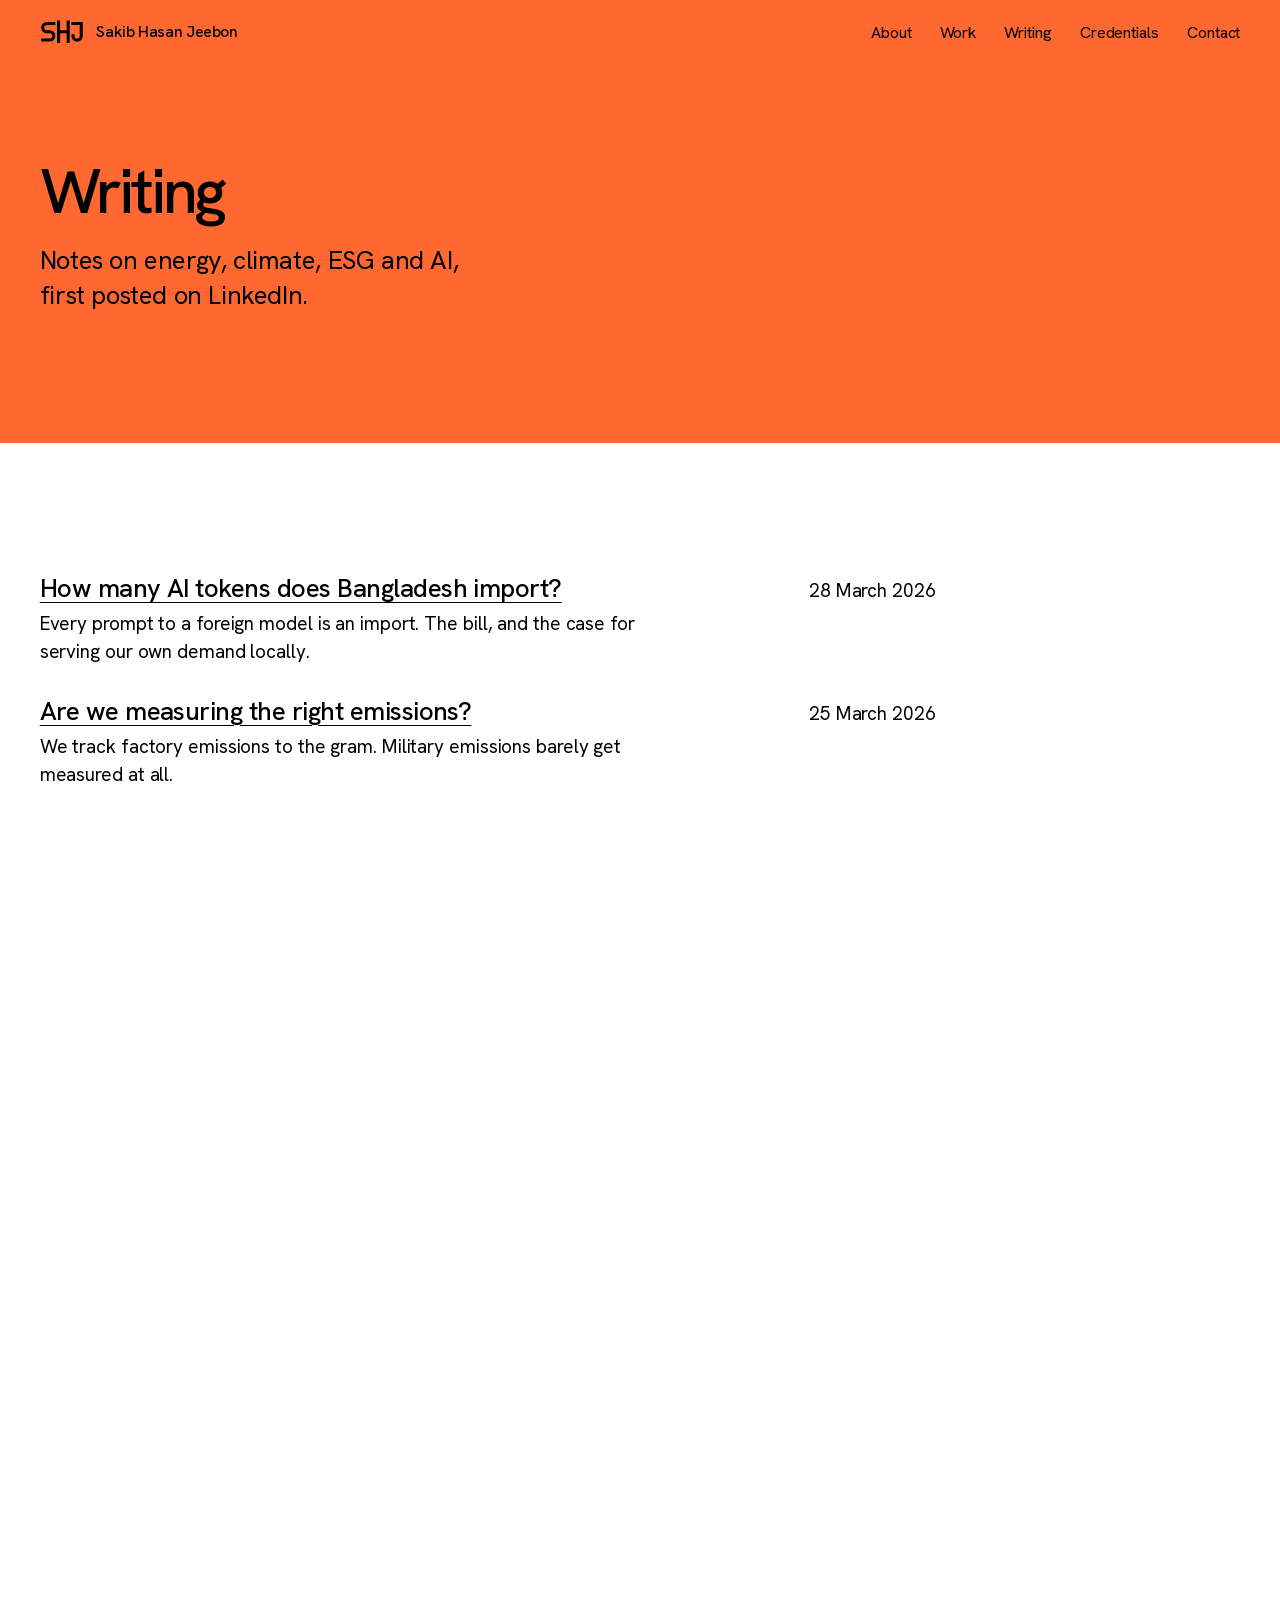
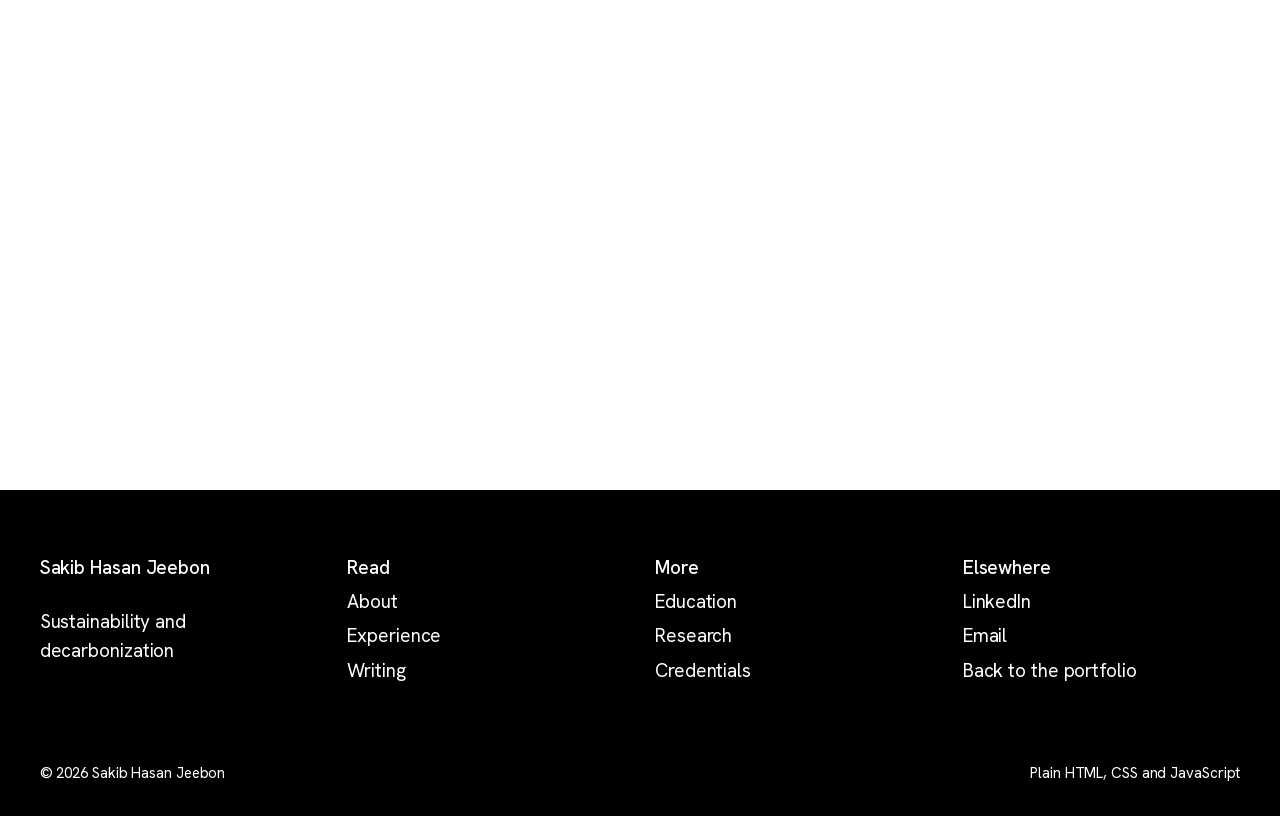
==== commit f467424f: "Speed and security pass - Self-host Hanken Grotesk (one 35 KB woff2) and drop Google Fonts requests " ====
--- a/writing/index.html
+++ b/writing/index.html
@@ -2,63 +2,77 @@
 <html lang="en">
 <head>
   <meta charset="utf-8">
+  <meta http-equiv="Content-Security-Policy" content="default-src 'self'; script-src 'self' 'sha256-qOhFsq0QMV2REqNwk5hGH5bZE9SkX6gt6yeyKdYPv+U='; style-src 'self'; style-src-attr 'unsafe-inline'; img-src 'self' data:; font-src 'self'; connect-src 'self'; object-src 'none'; base-uri 'none'; form-action 'none'">
+  <meta name="referrer" content="strict-origin-when-cross-origin">
   <meta name="viewport" content="width=device-width, initial-scale=1">
   <title>Writing · Sakib Hasan Jeebon</title>
   <meta name="description" content="Notes on energy, climate, ESG and AI by Sakib Hasan Jeebon.">
   <meta name="author" content="Sakib Hasan Jeebon">
   <link rel="canonical" href="https://sakibjeebon.github.io/writing/">
-  <meta name="theme-color" content="#0a0e0d">
-  <meta property="og:type" content="article">
+  <meta name="theme-color" content="#ff6831">
+  <meta property="og:type" content="website">
   <meta property="og:title" content="Writing · Sakib Hasan Jeebon">
   <meta property="og:description" content="Notes on energy, climate, ESG and AI by Sakib Hasan Jeebon.">
   <meta property="og:url" content="https://sakibjeebon.github.io/writing/">
   
+  <link rel="icon" href="../favicon.svg" type="image/svg+xml">
   <link rel="icon" type="image/png" sizes="32x32" href="../favicon-32x32.png">
+  <link rel="apple-touch-icon" href="../apple-touch-icon.png">
+  <link rel="preload" href="../assets/fonts/hanken-grotesk-latin.woff2" as="font" type="font/woff2" crossorigin>
   <link rel="stylesheet" href="../assets/css/style.css">
   <script>document.documentElement.classList.add("js")</script>
   <script defer src="../assets/js/main.js"></script>
 </head>
-<body>
-<header class="nav" id="header">
-  <nav aria-label="Main">
-    <a class="nav-brand" href="../#top">shj<span class="cursor-block">▮</span></a>
-    <div class="nav-links">
-      <a href="../#about">about</a>
-      <a href="../#impact">impact</a>
-      <a href="../#experience">experience</a>
-      <a href="./" class="active">writing</a>
-      <a href="../#research">research</a>
-      <a href="../#education">education</a>
-      <a href="../#certification">credentials</a>
-      <a href="../#contacts">contact</a>
-    </div>
-  </nav>
+<body class="no-hero">
+<a class="skip" href="#main">Skip to content</a>
+<header class="site-head" id="head">
+  <a class="brand" href="../" aria-label="Sakib Hasan Jeebon, home">
+    <svg viewBox="0 2 64 40" aria-hidden="true"><path class="logo-line" pathLength="1" d="M20 10H10a6 6 0 0 0 0 12h4a6 6 0 0 1 0 12H4"/><path class="logo-line" pathLength="1" d="M27 8v28M41 8v28M27 22h14"/><path class="logo-line" pathLength="1" d="M48 10h12v18a6 6 0 0 1-12 0"/></svg>
+    <span class="brand-name">Sakib Hasan Jeebon</span>
+  </a>
+  <ul class="nav-links">
+    <li class="wide"><a href="../#about">About</a></li>
+    <li><a href="../#experience">Work</a></li>
+    <li><a href="./">Writing</a></li>
+    <li class="wide"><a href="../#credentials">Credentials</a></li>
+    <li><a href="../#contact">Contact</a></li>
+  </ul>
 </header>
 
-<main id="top">
-  <div class="post">
-    <p class="kicker">// writing</p>
-    <h1>writing</h1>
-    <ul class="archive-list">
-      <li><a class="r-title" href="ai-token-import.html">How many AI tokens does Bangladesh import?</a><span class="r-val"><time datetime="2026-03-28">mar 2026</time></span><span class="r-sub">Every prompt to a foreign model is an import. The bill, and the case for serving our own demand locally.</span></li>
-      <li><a class="r-title" href="measuring-the-right-emissions.html">Are we measuring the right emissions?</a><span class="r-val"><time datetime="2026-03-25">mar 2026</time></span><span class="r-sub">We track factory emissions to the gram. Military emissions barely get measured at all.</span></li>
-      <li><a class="r-title" href="leap-year-rule.html">Why 1900 wasn't a leap year, but 2000 was</a><span class="r-val"><time datetime="2026-02-25">feb 2026</time></span><span class="r-sub">Leap years every four years is only part of the rule. The extra condition keeps the seasons in place.</span></li>
-      <li><a class="r-title" href="ai-vs-food.html">Energy vs food is now AI vs food</a><span class="r-val"><time datetime="2026-02-17">feb 2026</time></span><span class="r-sub">Where does 6 GW of compute power come from, and what does it cost in land?</span></li>
-      <li><a class="r-title" href="carbon-neutral-baby.html">The math behind a carbon-neutral baby</a><span class="r-val"><time datetime="2025-10-26">oct 2025</time></span><span class="r-sub">580 trees to offset a lifetime. A heartwarming idea, and a closer look at the numbers.</span></li>
-      <li><a class="r-title" href="bangladesh-renewable-market.html">Bangladesh opens its renewable power market</a><span class="r-val"><time datetime="2025-10-19">oct 2025</time></span><span class="r-sub">Private merchant power plants can now sell clean electricity directly. What the 2025 policy changes.</span></li>
-      <li><a class="r-title" href="fossil-free-fashion-scorecard.html">Fashion's climate wake-up call</a><span class="r-val"><time datetime="2025-06-11">jun 2025</time></span><span class="r-sub">The 2025 Fossil Free Fashion Scorecard, read from inside the industry's supply chain.</span></li>
-      <li><a class="r-title" href="ants-vs-humans.html">Ants vs humans: who solves problems better?</a><span class="r-val"><time datetime="2024-12-28">dec 2024</time></span><span class="r-sub">A T-shaped object, a maze, and a lesson in collective intelligence.</span></li>
-      <li><a class="r-title" href="surface-tension.html">A wasp, some water, and surface tension</a><span class="r-val"><time datetime="2024-12-15">dec 2024</time></span><span class="r-sub">Small forces, visible impact: why a wasp's legs cast flower-shaped shadows.</span></li>
-      <li><a class="r-title" href="game-theory.html">What game theory teaches about cooperation</a><span class="r-val"><time datetime="2024-11-22">nov 2024</time></span><span class="r-sub">The prisoner's dilemma, Tit for Tat, and why most wins come from working with others.</span></li>
-      <li><a class="r-title" href="candle-flame-in-space.html">What a candle flame does in space</a><span class="r-val"><time datetime="2024-11-01">2024</time></span><span class="r-sub">Without gravity, a flame turns blue, round and cooler. Here's why.</span></li>
-      <li><a class="r-title" href="sound-of-the-sun.html">How loud would the Sun be?</a><span class="r-val"><time datetime="2024-10-15">2024</time></span><span class="r-sub">If space carried sound, the Sun would roar louder than anything we could imagine.</span></li>
-    </ul>
+<main id="main">
+  <section class="chapter c-orange post-top" aria-labelledby="w-h">
+    <div class="wrap">
+      <h1 id="w-h" class="rise">Writing</h1>
+      <p class="lead rise" style="--i:1; margin-top:1.25rem; max-width:30ch">Notes on energy, climate, ESG and AI, first posted on LinkedIn.</p>
+    </div>
+  </section>
+  <section class="chapter c-white post-body-wrap">
+    <div class="wrap">
+      <ul class="archive-list">
+        <li class="rise" style="--i:0"><a class="r-title" href="ai-token-import.html">How many AI tokens does Bangladesh import?</a><span class="r-val"><time datetime="2026-03-28">28 March 2026</time></span><span class="r-sub">Every prompt to a foreign model is an import. The bill, and the case for serving our own demand locally.</span></li>
+        <li class="rise" style="--i:1"><a class="r-title" href="measuring-the-right-emissions.html">Are we measuring the right emissions?</a><span class="r-val"><time datetime="2026-03-25">25 March 2026</time></span><span class="r-sub">We track factory emissions to the gram. Military emissions barely get measured at all.</span></li>
+        <li class="rise" style="--i:2"><a class="r-title" href="leap-year-rule.html">Why 1900 wasn't a leap year, but 2000 was</a><span class="r-val"><time datetime="2026-02-25">25 February 2026</time></span><span class="r-sub">Leap years every four years is only part of the rule. The extra condition keeps the seasons in place.</span></li>
+        <li class="rise" style="--i:0"><a class="r-title" href="ai-vs-food.html">Energy vs food is now AI vs food</a><span class="r-val"><time datetime="2026-02-17">17 February 2026</time></span><span class="r-sub">Where does 6 GW of compute power come from, and what does it cost in land?</span></li>
+        <li class="rise" style="--i:1"><a class="r-title" href="carbon-neutral-baby.html">The math behind a carbon-neutral baby</a><span class="r-val"><time datetime="2025-10-26">26 October 2025</time></span><span class="r-sub">580 trees to offset a lifetime. A heartwarming idea, and a closer look at the numbers.</span></li>
+        <li class="rise" style="--i:2"><a class="r-title" href="bangladesh-renewable-market.html">Bangladesh opens its renewable power market</a><span class="r-val"><time datetime="2025-10-19">19 October 2025</time></span><span class="r-sub">Private merchant power plants can now sell clean electricity directly. What the 2025 policy changes.</span></li>
+        <li class="rise" style="--i:0"><a class="r-title" href="fossil-free-fashion-scorecard.html">Fashion's climate wake-up call</a><span class="r-val"><time datetime="2025-06-11">11 June 2025</time></span><span class="r-sub">The 2025 Fossil Free Fashion Scorecard, read from inside the industry's supply chain.</span></li>
+        <li class="rise" style="--i:1"><a class="r-title" href="ants-vs-humans.html">Ants vs humans: who solves problems better?</a><span class="r-val"><time datetime="2024-12-28">28 December 2024</time></span><span class="r-sub">A T-shaped object, a maze, and a lesson in collective intelligence.</span></li>
+        <li class="rise" style="--i:2"><a class="r-title" href="surface-tension.html">A wasp, some water, and surface tension</a><span class="r-val"><time datetime="2024-12-15">15 December 2024</time></span><span class="r-sub">Small forces, visible impact: why a wasp's legs cast flower-shaped shadows.</span></li>
+        <li class="rise" style="--i:0"><a class="r-title" href="game-theory.html">What game theory teaches about cooperation</a><span class="r-val"><time datetime="2024-11-22">22 November 2024</time></span><span class="r-sub">The prisoner's dilemma, Tit for Tat, and why most wins come from working with others.</span></li>
+        <li class="rise" style="--i:1"><a class="r-title" href="candle-flame-in-space.html">What a candle flame does in space</a><span class="r-val"><time datetime="2024-11-01">2024</time></span><span class="r-sub">Without gravity, a flame turns blue, round and cooler. Here's why.</span></li>
+        <li class="rise" style="--i:2"><a class="r-title" href="sound-of-the-sun.html">How loud would the Sun be?</a><span class="r-val"><time datetime="2024-10-15">2024</time></span><span class="r-sub">If space carried sound, the Sun would roar louder than anything we could imagine.</span></li>
+      </ul>
+    </div>
+  </section>
+</main>
+<footer class="foot">
+  <div class="foot-cols">
+    <ul><li>Sakib Hasan Jeebon</li><li>Sustainability and decarbonization</li></ul>
+    <ul><li>Read</li><li><a href="../#about">About</a></li><li><a href="../#experience">Experience</a></li><li><a href="./">Writing</a></li></ul>
+    <ul><li>More</li><li><a href="../#education">Education</a></li><li><a href="../#research">Research</a></li><li><a href="../#credentials">Credentials</a></li></ul>
+    <ul><li>Elsewhere</li><li><a href="https://www.linkedin.com/in/sakibjeebon" target="_blank" rel="noopener noreferrer">LinkedIn</a></li><li><a href="mailto:sakibjeebon@gmail.com">Email</a></li><li><a href="../">Back to the portfolio</a></li></ul>
   </div>
-</main>
-<footer class="footer">
-  <div class="wrap">
-    <p>&copy; <span id="year">2026</span> Sakib Hasan Jeebon &middot; vanilla html/css/js &middot; no trackers &middot; no frameworks</p>
-  </div>
+  <p class="legal"><span>© 2026 Sakib Hasan Jeebon</span><span>Plain HTML, CSS and JavaScript</span></p>
 </footer>
 </body>
 </html>
--- a/assets/css/style.css
+++ b/assets/css/style.css
@@ -1,371 +1,407 @@
-/* Sakib Hasan Jeebon — portfolio. Vanilla CSS, no frameworks. */
+/* Sakib Hasan Jeebon — portfolio. Vanilla CSS.
+   Direction: colour chapters. Every section is a flat full-bleed field; one grid, one rhythm. */
+
+@font-face {
+  font-family: "Hanken Grotesk";
+  font-style: normal;
+  font-weight: 400 500;
+  font-display: swap;
+  src: url("../fonts/hanken-grotesk-latin.woff2") format("woff2");
+  unicode-range: U+0000-00FF, U+0131, U+0152-0153, U+02BB-02BC, U+02C6, U+02DA, U+02DC, U+0304, U+0308, U+0329, U+2000-206F, U+20AC, U+2122, U+2191, U+2193, U+2212, U+2215, U+FEFF, U+FFFD;
+}
 
 :root {
-  --bg: #0a0e0d;
-  --panel: #111816;
-  --panel-2: #0d1311;
-  --line: #22302b;
-  --line-soft: #1a2420;
-  --text: #e8ede9;
-  --muted: #8a968f;
-  --accent: #34d399;
-  --accent-dim: #34d39922;
-  --amber: #d97706;
-  --emerald: #059669;
-  --sky: #0284c7;
-  --mono: ui-monospace, "Cascadia Code", "SF Mono", Menlo, Consolas, monospace;
-  --sans: ui-sans-serif, system-ui, -apple-system, "Segoe UI", Roboto, sans-serif;
-  --wrap: 1080px;
+  --white: #ffffff;
+  --surface: #f5f5f5;
+  --black: #000000;
+  --grey: #c5c5c5;
+  --mint: #a7ff9c;
+  --orange: #ff6831;
+  --muted: #555555;
+
+  /* type: one face, six steps */
+  --font: "Hanken Grotesk", ui-sans-serif, system-ui, sans-serif;
+  --step-small: 0.9375rem;
+  --step-body: clamp(1.0625rem, 1rem + 0.25vw, 1.1875rem);
+  --step-lead: clamp(1.25rem, 1.1rem + 0.7vw, 1.625rem);
+  --step-head: clamp(2rem, 0.9rem + 3.6vw, 4.25rem);
+  --step-display: clamp(4rem, 1rem + 9.4vw, 8.75rem);
+
+  /* spacing: one rhythm for every chapter */
+  --margin: clamp(1rem, 0.4rem + 2.6vw, 2.5rem);
+  --gap: clamp(1rem, 0.6rem + 1.6vw, 2rem);
+  --section: clamp(4.5rem, 2.5rem + 7vw, 8.5rem);
+  --head-space: clamp(2.5rem, 1.5rem + 4vw, 4.5rem);
+  --row-space: clamp(3.5rem, 2rem + 5vw, 6.5rem);
+
+  --ease-out: cubic-bezier(0.23, 1, 0.32, 1);
+  --ease-in-out: cubic-bezier(0.77, 0, 0.175, 1);
 }
 
 *, *::before, *::after { box-sizing: border-box; }
 * { margin: 0; }
-/* no smooth scroll: on a page this tall it makes nav jumps crawl for seconds */
+html { -webkit-text-size-adjust: 100%; scroll-padding-top: 4rem; }
 body {
-  background: var(--bg);
-  color: var(--text);
-  font-family: var(--sans);
-  font-size: 1.0625rem;
-  line-height: 1.65;
-  -webkit-font-smoothing: antialiased;
-  /* faint blueprint grid */
-  background-image:
-    linear-gradient(var(--line-soft) 1px, transparent 1px),
-    linear-gradient(90deg, var(--line-soft) 1px, transparent 1px);
-  background-size: 72px 72px;
-  background-attachment: fixed;
+  background: var(--white); color: var(--black);
+  font-family: var(--font); font-weight: 400; font-size: var(--step-body); line-height: 1.5;
+  letter-spacing: -0.005em; -webkit-font-smoothing: antialiased;
+  overflow-x: clip;
 }
 img, svg { display: block; max-width: 100%; }
-a { color: var(--accent); text-decoration: none; }
-a:hover { text-decoration: underline; text-underline-offset: 3px; }
-::selection { background: var(--accent); color: var(--bg); }
-
-.wrap { max-width: var(--wrap); margin: 0 auto; padding: 0 1.25rem; }
-.ic { width: 1rem; height: 1rem; }
-.ic-s { width: .75rem; height: .75rem; display: inline-block; vertical-align: baseline; margin-left: .3ch; }
-.anchor-alias { display: block; height: 0; }
-
-/* ---------- nav ---------- */
-.nav {
-  position: sticky; top: 0; z-index: 10;
-  background: color-mix(in srgb, var(--bg) 88%, transparent);
-  backdrop-filter: blur(8px);
-  border-bottom: 1px solid var(--line);
-}
-.nav nav {
-  max-width: var(--wrap); margin: 0 auto; padding: .65rem 1.25rem;
-  display: flex; align-items: center; gap: 1.5rem;
-  font-family: var(--mono); font-size: .85rem;
-}
-.nav-brand { color: var(--text); font-weight: 700; letter-spacing: .05em; }
-.nav-brand:hover { text-decoration: none; }
-.nav-links { display: flex; gap: 1.1rem; margin-left: auto; overflow-x: auto; }
-.nav-links a { color: var(--muted); white-space: nowrap; padding: .15rem 0; border-bottom: 1px solid transparent; }
-.nav-links a:hover { color: var(--text); text-decoration: none; }
-.nav-links a.active { color: var(--accent); border-bottom-color: var(--accent); }
+img { height: auto; }
+a { color: inherit; text-decoration-thickness: 1px; text-underline-offset: 0.2em; }
+::selection { background: var(--black); color: var(--mint); }
+:focus-visible { outline: 3px solid currentColor; outline-offset: 3px; }
+.vh { position: absolute !important; width: 1px; height: 1px; overflow: hidden; clip-path: inset(50%); white-space: nowrap; }
+.skip { position: absolute; left: var(--margin); top: -5rem; z-index: 60; background: var(--black); color: var(--mint); padding: .7rem 1.1rem; }
+.skip:focus { top: .75rem; }
+
+h1, h2, h3 { font-weight: 500; letter-spacing: -0.05em; line-height: 0.92; text-wrap: balance; }
+h2 { font-size: var(--step-head); }
+h3 { font-size: var(--step-lead); letter-spacing: -0.02em; line-height: 1.15; }
+p { text-wrap: pretty; }
+strong, b { font-weight: 500; }
+.lead { font-size: var(--step-lead); line-height: 1.35; letter-spacing: -0.015em; }
+.small { font-size: var(--step-small); }
+.num { font-variant-numeric: tabular-nums lining-nums; }
+
+.wrap { padding-inline: var(--margin); max-width: 1680px; margin-inline: auto; width: 100%; }
+.grid { display: grid; grid-template-columns: repeat(12, minmax(0, 1fr)); column-gap: var(--gap); }
+
+/* ---------- chapters: a flat field each ---------- */
+.chapter { background: var(--c-bg); color: var(--c-ink); padding-block: var(--section); min-height: 90svh; display: flex; flex-direction: column; justify-content: center; }
+.chapter > .wrap { flex: none; }
+.c-black { --c-bg: var(--black); --c-ink: var(--white); }
+.c-white { --c-bg: var(--white); --c-ink: var(--black); }
+.c-grey { --c-bg: var(--grey); --c-ink: var(--black); }
+.c-mint { --c-bg: var(--mint); --c-ink: var(--black); }
+.c-orange { --c-bg: var(--orange); --c-ink: var(--black); }
+.chapter-head { margin-bottom: var(--head-space); }
+
+/* ---------- buttons & links ---------- */
+.btn {
+  display: inline-flex; align-items: center; gap: .6em; min-height: 52px; padding: 0 1.5rem;
+  font: 500 var(--step-body)/1 var(--font); letter-spacing: -0.01em;
+  background: var(--c-ink, var(--black)); color: var(--c-bg, var(--white)); text-decoration: none; border: 2px solid transparent;
+  transition: transform 160ms var(--ease-out), background-color 200ms ease, color 200ms ease;
+}
+.c-black .btn, .hero .btn { background: var(--mint); color: var(--black); }
+.btn:active { transform: scale(0.97); }
+.btn-quiet { background: transparent !important; color: inherit !important; border-color: currentColor; }
+.ic { width: 1.1em; height: 1.1em; flex: none; transition: transform 220ms var(--ease-out); }
+@media (hover: hover) and (pointer: fine) {
+  .btn:hover .ic { transform: translateX(4px); }
+  .btn-quiet:hover { background: var(--c-ink, #fff) !important; color: var(--c-bg, #000) !important; }
+}
+.link-line { text-decoration: underline; text-decoration-thickness: 2px; text-underline-offset: .22em; }
+
+/* ---------- header: takes the colour of the chapter beneath it ---------- */
+.site-head {
+  position: fixed; inset: 0 0 auto 0; z-index: 40; height: 4rem;
+  display: flex; align-items: center; gap: 1.5rem; padding-inline: var(--margin);
+  background: var(--h-bg, transparent); color: var(--h-ink, #fff);
+  transition: background-color 300ms ease, color 300ms ease;
+}
+.brand { display: inline-flex; align-items: center; gap: .8rem; text-decoration: none; color: inherit; font-weight: 500; letter-spacing: -0.02em; }
+.brand svg { width: 2.75rem; height: auto; overflow: visible; }
+.logo-line { fill: none; stroke: currentColor; stroke-width: 4.5; stroke-linecap: square; stroke-linejoin: miter; }
+.brand-name { font-size: 1rem; }
+.nav-links { display: flex; gap: clamp(1rem, 2.2vw, 2rem); margin: 0 0 0 auto; padding: 0; list-style: none; }
+.nav-links { animation: nav-in 320ms var(--ease-out); }
+@keyframes nav-in { from { opacity: 0; transform: translateY(-6px); } }
+.nav-links a { position: relative; text-decoration: none; padding-block: .5rem; font-size: 1rem; }
+.nav-links a::after { content: ""; position: absolute; left: 0; right: 0; bottom: .2rem; height: 2px; background: currentColor; transform: scaleX(0); transform-origin: left; transition: transform 260ms var(--ease-out); }
+.nav-links a.active::after { transform: scaleX(1); }
+@media (hover: hover) and (pointer: fine) { .nav-links a:hover::after { transform: scaleX(1); } }
 
 /* ---------- hero ---------- */
-.hero { position: relative; overflow: hidden; border-bottom: 1px solid var(--line); }
-#datagrid { position: absolute; inset: 0; width: 100%; height: 100%; }
-.hero-grid {
-  position: relative;
-  display: grid; grid-template-columns: 1.6fr 1fr; gap: 3rem;
-  align-items: center; padding-top: 5.5rem; padding-bottom: 5.5rem;
-}
-.kicker { font-family: var(--mono); font-size: .8rem; color: var(--muted); letter-spacing: .08em; margin-bottom: 1rem; }
-.hero h1 {
-  font-family: var(--mono); font-weight: 700;
-  font-size: clamp(2.4rem, 6vw, 4.2rem); line-height: 1.05;
-  letter-spacing: -.02em; margin-bottom: 1.25rem;
-}
-.given { color: var(--accent); }   /* the name he actually goes by */
-.hero-role { max-width: 34rem; color: var(--muted); margin-bottom: 1.5rem; }
-.typer-line {
-  font-family: var(--mono); font-size: .95rem; color: var(--accent);
-  min-height: 3.2em; margin-bottom: 1.75rem;
-}
-.cursor-block { animation: blink 1.1s steps(1) infinite; color: var(--accent); }
-@keyframes blink { 50% { opacity: 0; } }
-.hero-cta { display: flex; flex-wrap: wrap; gap: .75rem; }
-.btn {
-  display: inline-flex; align-items: center; gap: .5ch;
-  font-family: var(--mono); font-size: .85rem;
-  color: var(--text); background: var(--panel);
-  border: 1px solid var(--line); padding: .6rem 1rem;
-  transition: border-color .15s, background .15s;
-}
-.btn:hover { border-color: var(--accent); text-decoration: none; }
-.btn-solid { background: var(--accent); color: var(--bg); border-color: var(--accent); font-weight: 700; }
-.btn-solid:hover { background: #4ae0a8; }
-
-.hero-photo { justify-self: end; width: min(260px, 100%); }
-.hero-photo img { width: 100%; height: auto; border: 1px solid var(--line); background: var(--panel); }
-.mono-caption {
-  display: flex; flex-direction: column; gap: .25rem; margin-top: .75rem;
-  font-family: var(--mono); font-size: .68rem; letter-spacing: .09em; color: var(--muted);
-}
-.mono-caption span::before { content: "▸ "; color: var(--accent); }
-
-/* ---------- sections ---------- */
-.section { padding: 4.5rem 0; scroll-margin-top: 4rem; }
-.section-alt { background: var(--panel-2); border-top: 1px solid var(--line); border-bottom: 1px solid var(--line); }
-.section h2 {
-  font-family: var(--mono); font-size: 1.15rem; font-weight: 700;
-  text-transform: uppercase; letter-spacing: .18em;
-  display: flex; align-items: baseline; gap: 1ch;
-  padding-bottom: .75rem; border-bottom: 1px solid var(--line); margin-bottom: 2.25rem;
-}
-.idx { color: var(--accent); font-weight: 400; font-size: .85em; }
-.idx::after { content: " /"; color: var(--muted); }
-
+.hero { display: flex; padding: 10px; min-height: 100svh; background: var(--white); }
+.hero-panel { flex: 1; position: relative; overflow: hidden; background: var(--black); color: var(--white); min-height: 640px; display: flex; flex-direction: column; justify-content: space-between; padding: clamp(5.5rem, 15vh, 9rem) var(--margin) clamp(1.75rem, 4vh, 2.75rem); }
+.hero h1 { position: relative; z-index: 2; font-size: var(--step-display); line-height: 0.9; letter-spacing: -0.05em; }
+.hero h1 .line { display: block; overflow: hidden; padding-bottom: .08em; margin-bottom: -.08em; }
+.hero h1 .line > span { display: block; }
+.hero h1 .given { color: var(--mint); }
+.hero-foot { position: relative; z-index: 2; display: grid; gap: 1.5rem; justify-items: start; max-width: 30rem; }
+.hero-foot p { font-size: var(--step-lead); line-height: 1.3; letter-spacing: -0.015em; }
+.hero-photo { position: absolute; z-index: 1; right: clamp(1rem, 3vw, 3rem); bottom: 0; width: min(33%, 420px); aspect-ratio: 4 / 5; background: var(--orange); overflow: hidden; }
+.hero-photo img { position: absolute; left: 50%; top: 9%; width: 94%; height: auto; transform: translateX(-50%); }
 /* ---------- about ---------- */
-.about-grid { display: grid; grid-template-columns: 1.7fr 1fr; gap: 3rem; align-items: start; }
-.about-copy p + p { margin-top: 1rem; }
-.about-copy strong { color: var(--accent); font-weight: 600; }
-.stat-strip { display: grid; gap: 1px; background: var(--line); border: 1px solid var(--line); }
-.stat-strip > div { background: var(--panel); padding: 1rem 1.25rem; display: flex; flex-direction: column; }
-.stat-strip dt { font-family: var(--mono); font-size: .7rem; text-transform: uppercase; letter-spacing: .12em; color: var(--muted); order: 2; }
-.stat-strip dd {
-  font-family: var(--mono); font-variant-numeric: tabular-nums;
-  font-size: 2rem; font-weight: 700; color: var(--text); line-height: 1.1;
-}
-.count { font-variant-numeric: tabular-nums; }
-
-/* ---------- impact ---------- */
-.impact-grid { display: grid; grid-template-columns: 1fr; gap: 2rem; margin-bottom: 2.5rem; }
-.chart-title { font-family: var(--mono); font-size: .8rem; text-transform: uppercase; letter-spacing: .12em; }
-.chart-sub { font-family: var(--mono); font-size: .72rem; color: var(--muted); }
-
-.metric-tiles { display: grid; grid-template-columns: repeat(4, 1fr); gap: 1px; background: var(--line); border: 1px solid var(--line); margin: 0; }
-.metric-tiles > div { background: var(--panel); padding: 1rem 1.1rem; }
-.metric-tiles dd {
-  font-family: var(--mono); font-variant-numeric: tabular-nums;
-  font-size: 1.55rem; font-weight: 700; line-height: 1.15; color: var(--accent);
-}
-.metric-tiles dt { font-size: .8rem; color: var(--muted); margin-top: .15rem; }
-
-.stack { display: grid; grid-template-columns: repeat(4, 1fr); gap: 1.25rem; }
-.stack-group { border: 1px solid var(--line); background: var(--panel); padding: 1.1rem 1.2rem; }
-.stack-group h3 {
-  font-family: var(--mono); font-size: .75rem; text-transform: uppercase;
-  letter-spacing: .14em; color: var(--accent); margin-bottom: .7rem;
-}
-.stack-group ul { list-style: none; padding: 0; display: flex; flex-wrap: wrap; gap: .4rem; }
-.stack-group li {
-  font-family: var(--mono); font-size: .74rem; color: var(--text);
-  border: 1px solid var(--line); padding: .18rem .55rem; background: var(--panel-2);
-}
-
-/* ---------- experience: career timeline ---------- */
-.tl-card { background: var(--panel); border: 1px solid var(--line); padding: 1.5rem; margin-bottom: 2.5rem; }
-.tl-card figcaption { display: flex; justify-content: space-between; flex-wrap: wrap; gap: .5rem; margin-bottom: 1.4rem; }
-
-.timeline { list-style: none; padding: 0; display: grid; gap: 0; }
-.timeline > li {
-  display: grid; grid-template-columns: 120px 1fr; gap: 2rem;
-  padding: 1.75rem 0; border-bottom: 1px solid var(--line-soft);
-}
-.timeline > li:last-child { border-bottom: none; }
-.t-when { font-family: var(--mono); font-size: .78rem; color: var(--muted); text-transform: uppercase; letter-spacing: .06em; padding-top: .3rem; }
-.t-body h3 { font-family: var(--mono); font-size: 1.05rem; margin-bottom: .2rem; }
-.t-org { font-size: .9rem; margin-bottom: .75rem; }
-.t-org a { color: var(--muted); }
-.t-org a:hover { color: var(--accent); }
-.t-body ul { padding-left: 1.1rem; display: grid; gap: .4rem; }
-.t-body li::marker { color: var(--accent); }
-.t-body em {
-  font-style: normal; color: var(--accent);
-  font-family: var(--mono); font-size: .92em; font-variant-numeric: tabular-nums;
-}
-
-/* ---------- cards (research / education / featured creds) ---------- */
-.cards { display: grid; grid-template-columns: repeat(auto-fit, minmax(290px, 1fr)); gap: 1.25rem; }
-.card { border: 1px solid var(--line); background: var(--panel); padding: 1.5rem; }
-.card-wide { grid-column: 1 / -1; }
-.card-tag { font-family: var(--mono); font-size: .7rem; text-transform: uppercase; letter-spacing: .12em; color: var(--muted); margin-bottom: .6rem; }
-.card h3 { font-size: 1.05rem; margin-bottom: .5rem; line-height: 1.4; }
-.card h3 a { color: var(--text); }
-.card h3 a:hover { color: var(--accent); }
-.card p { font-size: .92rem; color: var(--muted); }
-.card p + p { margin-top: .5rem; }
-.mono-kv { font-family: var(--mono); font-size: .8rem; }
-/* logos are transparent monochrome knockouts of the full lockup — no white
-   plate. Sized so the baked-in institution name stays legible (>=12px), which
-   is what drives these dimensions rather than any uniform icon size. */
-.edu-logo { height: 60px; width: auto; margin-bottom: 1rem; }
-.cred-logo { height: auto; max-width: 100%; }
-.edu-logo, .cred-logo { opacity: .8; transition: opacity .15s; }
-.card:hover .edu-logo, .card:hover .cred-logo { opacity: 1; }
-/* the two credential lockups differ a lot in height; a fixed slot keeps both
-   cards' body text starting on the same baseline */
-.logo-slot { min-height: 120px; display: flex; align-items: center; margin-bottom: 1rem; }
-
-/* ---------- credential lists ---------- */
-.featured-creds { margin-bottom: 2.5rem; }
-.list-head {
-  font-family: var(--mono); font-size: .8rem; text-transform: uppercase;
-  letter-spacing: .16em; color: var(--muted); margin: 2rem 0 .75rem;
-}
-.list-head::before { content: "## "; color: var(--accent); }
-.cred-list { list-style: none; padding: 0; border-top: 1px solid var(--line); }
-.cred-list li {
-  display: grid; grid-template-columns: 180px 1fr auto; gap: 1.25rem;
-  align-items: baseline; padding: .55rem .25rem;
-  border-bottom: 1px solid var(--line-soft);
-  font-size: .9rem;
-}
-.cred-list li:hover { background: var(--accent-dim); }
-.c-issuer { font-family: var(--mono); font-size: .75rem; color: var(--muted); text-transform: uppercase; letter-spacing: .04em; }
-.c-name { color: var(--text); }
-.c-link { font-family: var(--mono); font-size: .78rem; white-space: nowrap; }
-
-/* ---------- contact ---------- */
-.contact-block { border: 1px solid var(--line); background: var(--panel); padding: 1.75rem; max-width: 620px; }
-.contact-kv { font-family: var(--mono); font-size: .85rem; color: var(--muted); margin-bottom: 1.2rem; }
-.kv { display: grid; gap: .55rem; }
-.kv div { display: grid; grid-template-columns: 110px 1fr; gap: 1rem; font-family: var(--mono); font-size: .92rem; }
-.kv dt { color: var(--muted); }
-.kv dt::after { content: ":"; }
-.kv dd { overflow-wrap: anywhere; }
-
-/* ---------- footer ---------- */
-.footer { border-top: 1px solid var(--line); padding: 1.5rem 0 2.5rem; }
-.footer p { font-family: var(--mono); font-size: .75rem; color: var(--muted); }
-
-/* ---------- responsive ---------- */
-@media (max-width: 900px) {
-  .hero-grid { grid-template-columns: 1fr; gap: 2rem; padding-top: 3.5rem; padding-bottom: 3.5rem; }
-  .hero-photo { justify-self: start; }
-  .about-grid, .impact-grid { grid-template-columns: 1fr; }
-  .metric-tiles { grid-template-columns: repeat(3, 1fr); }
-  .stack { grid-template-columns: repeat(2, 1fr); }
-}
-@media (max-width: 600px) {
-  body { font-size: 1rem; }
-  .section { padding: 3rem 0; }
-  .stack { grid-template-columns: 1fr; }
-  .metric-tiles { grid-template-columns: repeat(2, 1fr); }
-  .timeline > li { grid-template-columns: 1fr; gap: .5rem; padding: 1.4rem 0; }
-  .t-when br { content: " "; }
-  .cred-list li { grid-template-columns: 1fr auto; }
-  .c-issuer { grid-column: 1 / -1; }
-  .kv div { grid-template-columns: 1fr; gap: .1rem; }
-  .nav nav { gap: 1rem; }
-}
-
-/* ---------- reduced motion ---------- */
-@media (prefers-reduced-motion: reduce) {
-  .cursor-block { animation: none; }
-  .seg { transition: none; }
-  .seg.live::after { animation: none; }
-}
-
-
-/* ---------- experience: career lanes (one colour per lane) ---------- */
-.lanes .tl-card-note { margin: 0; }
-.lanes-axis, .lane { display: grid; grid-template-columns: 6.5rem 1fr; gap: 1rem; align-items: center; }
+.about h2 { max-width: 20ch; margin-bottom: var(--head-space); }
+.about-cols { display: grid; grid-template-columns: repeat(3, minmax(0, 1fr)); gap: var(--gap); align-items: start; }
+.about-cols h3 { margin-bottom: .75rem; }
+.about-cols p { max-width: 36ch; }
+.focus { display: grid; grid-template-columns: repeat(4, minmax(0, 1fr)); gap: var(--gap); margin-top: var(--row-space); }
+.focus h3 { font-size: var(--step-body); font-weight: 500; letter-spacing: -0.01em; margin-bottom: .6rem; }
+.focus ul { list-style: none; padding: 0; display: grid; gap: .35rem; font-size: var(--step-body); }
+.about .btn { margin-top: var(--row-space); }
+
+/* ---------- track record ---------- */
+.figs { display: grid; grid-template-columns: repeat(2, minmax(0, 1fr)); column-gap: var(--gap); row-gap: var(--row-space); }
+.figs .fig { display: block; font-size: var(--step-display); font-weight: 500; letter-spacing: -0.06em; line-height: .86; font-variant-numeric: tabular-nums lining-nums; margin-bottom: 1rem; }
+.figs p { font-size: var(--step-lead); line-height: 1.3; max-width: 26ch; }
+.record-more { margin-top: var(--row-space); display: grid; grid-template-columns: repeat(4, minmax(0, 1fr)); gap: var(--gap); }
+.record-more strong { display: block; font-size: var(--step-lead); letter-spacing: -0.02em; margin-bottom: .2rem; }
+
+/* ---------- experience ---------- */
+.lanes { margin-bottom: var(--row-space); }
+.lanes-axis, .lane { display: grid; grid-template-columns: 7.5rem 1fr; gap: 1rem; align-items: center; }
 .lane + .lane { margin-top: .85rem; }
-.lane-name { font-family: var(--mono); font-size: .72rem; text-transform: uppercase; letter-spacing: .12em; color: var(--muted); }
-.lane-track { position: relative; height: 2.1rem; }
-.lane-track::before { content: ""; position: absolute; inset: .95rem 0; background: var(--line-soft); }
+.lane-name { font-size: 1rem; font-weight: 500; }
+.lane-track { position: relative; height: 2.75rem; }
+.lane-track::before { content: ""; position: absolute; inset: 1.2rem 0; background: rgba(0, 0, 0, .14); }
 .seg {
   position: absolute; top: 0; bottom: 0; left: var(--s); width: var(--w);
-  display: flex; align-items: center; padding-inline: .45rem; overflow: hidden;
-  background: var(--seg-bg); color: var(--seg-ink); text-decoration: none; border-radius: 2px;
-  border-right: 3px solid var(--panel);
-  font-family: var(--mono); font-size: .72rem; letter-spacing: .02em; white-space: nowrap;
-  transform-origin: left center; transition: transform .8s cubic-bezier(.22,.9,.35,1), opacity .2s;
-}
-.seg:hover { text-decoration: none; }
-.l-eri { --seg-bg: var(--accent); --seg-ink: #04120c; }
-.l-iri { --seg-bg: var(--amber); --seg-ink: #1a0e00; }
-.l-res { --seg-bg: #0ea5e9; --seg-ink: #021a29; }
-.l-study { --seg-bg: #9aa7a0; --seg-ink: #0a0e0d; }
-.seg.live::after { content: ""; position: absolute; right: 0; top: 0; bottom: 0; width: 5px; background: currentColor; animation: tl-pulse 2s ease-in-out infinite; }
-@keyframes tl-pulse { 0%, 100% { opacity: 1; } 50% { opacity: .25; } }
+  display: flex; align-items: center; padding-inline: .5rem; overflow: hidden;
+  background: var(--seg-bg); color: var(--seg-ink); text-decoration: none;
+  font-size: var(--step-small); font-weight: 500; white-space: nowrap;
+  border-right: 3px solid var(--grey); transform-origin: left center; transition: transform 900ms var(--ease-out), opacity 200ms ease;
+}
+.l-eri { --seg-bg: var(--black); --seg-ink: var(--white); }
+.l-iri { --seg-bg: var(--orange); --seg-ink: var(--black); }
+.l-res { --seg-bg: var(--mint); --seg-ink: var(--black); }
+.l-study { --seg-bg: var(--white); --seg-ink: var(--black); }
+.seg.live::after { content: ""; position: absolute; right: 0; top: 0; bottom: 0; width: 6px; background: currentColor; }
 .lanes.dim .seg { opacity: .3; }
 .lanes.dim .seg.hot { opacity: 1; }
-.js .lanes .seg { transform: scaleX(0); }
-.js .lanes.in-view .seg { transform: scaleX(1); }
-.lanes-axis { margin-top: .6rem; }
-.axis { position: relative; height: 1.3rem; font-family: var(--mono); font-size: 11px; color: var(--muted); }
+.lanes-axis { margin-top: .75rem; }
+.axis { position: relative; height: 1.5rem; font-size: var(--step-small); }
 .axis span { position: absolute; left: var(--s); transform: translateX(-50%); }
 .axis span:first-child { transform: none; }
-.lanes-legend { display: none; list-style: none; padding: 0; margin: 1.1rem 0 0; gap: .5rem; font-family: var(--mono); font-size: .72rem; line-height: 1.4; color: var(--muted); }
-.lanes-legend li { display: grid; grid-template-columns: .85rem 1fr; gap: .6rem; align-items: start; }
-.lanes-legend .dot { width: .85rem; height: .85rem; margin-top: .15rem; background: var(--seg-bg); border-radius: 2px; }
-.lanes-legend b { color: var(--text); font-weight: 600; }
-.lanes-note { margin-top: 1rem; font-family: var(--mono); font-size: .72rem; color: var(--muted); }
-.timeline > li { scroll-margin-top: 5rem; }
-.timeline > li.flash h3 { color: var(--accent); }
-.tag { display: inline-block; margin-left: .6rem; padding: .05rem .5rem; font-family: var(--mono); font-size: .7rem; border-radius: 2px; }
-.tag-eri { background: var(--accent); color: #04120c; }
-.tag-iri { background: var(--amber); color: #1a0e00; }
-.section .section-note { color: var(--muted); margin: -1rem 0 2rem; max-width: 40rem; }
-
-/* ---------- education mark ---------- */
-.edu-mark { font-family: var(--mono); font-weight: 700; font-size: 1.45rem; letter-spacing: .04em; height: 60px; display: flex; align-items: center; margin-bottom: 1rem; opacity: .85; }
-
-/* ---------- credentials: logo wall ---------- */
-.wall { display: grid; grid-template-columns: repeat(4, 1fr); gap: 1px; background: var(--line); border: 1px solid var(--line); margin-bottom: 2.5rem; }
-.wall-tile { display: flex; flex-direction: column; gap: .5rem; padding: 1.25rem; background: var(--panel); color: var(--text); min-height: 14rem; transition: background .15s; }
-.wall-tile:hover { background: var(--panel-2); text-decoration: none; }
-.wall-tile .w-top { display: flex; align-items: center; gap: 1rem; min-height: 4rem; margin-bottom: auto; }
-.wall-tile .w-logo { height: 2.6rem; width: auto; max-width: 100%; object-fit: contain; object-position: left center; filter: invert(1); opacity: .8; transition: opacity .15s; }
-.wall-tile:hover .w-logo { opacity: 1; }
-.wall-tile .w-top:has(.w-logo + .w-logo) .w-logo { height: 2rem; max-width: 46%; }
-.wall-tile .w-mark { font-family: var(--mono); font-weight: 700; font-size: 1.7rem; letter-spacing: .02em; }
-.wall-tile .w-mark-s { font-size: 1.05rem; }
-.wall-tile .w-name { font-family: var(--mono); font-size: .85rem; font-weight: 700; color: var(--accent); }
-.wall-tile .w-what { font-size: .85rem; color: var(--muted); line-height: 1.4; }
-
-/* ---------- writing ---------- */
-.post-grid { display: grid; grid-template-columns: repeat(auto-fill, minmax(260px, 1fr)); gap: 1.25rem; }
-.post-card { display: flex; flex-direction: column; border: 1px solid var(--line); background: var(--panel); color: var(--text); transition: border-color .15s; }
-.post-card:hover { border-color: var(--accent); text-decoration: none; }
-.post-card img { width: 100%; height: auto; aspect-ratio: 16 / 10; object-fit: cover; opacity: .85; border-bottom: 1px solid var(--line); transition: opacity .15s; }
-.post-card:hover img { opacity: 1; }
-.post-card-body { padding: 1.1rem 1.25rem 1.4rem; }
-.post-card h3 { font-size: 1rem; line-height: 1.4; margin-bottom: .5rem; }
-.post-card p { font-size: .9rem; color: var(--muted); }
-.more-link { margin-top: 2rem; font-family: var(--mono); font-size: .85rem; }
+.lanes-legend { display: none; list-style: none; padding: 0; margin-top: 1.25rem; gap: .6rem; font-size: var(--step-small); line-height: 1.35; }
+.lanes-legend li { display: grid; grid-template-columns: 1rem 1fr; gap: .6rem; align-items: start; }
+.lanes-legend .dot { width: 1rem; height: 1rem; margin-top: .2rem; background: var(--seg-bg); }
+.lanes-note { margin-top: 1rem; font-size: var(--step-small); }
+
+.roles { list-style: none; padding: 0; display: grid; gap: var(--row-space); }
+.role { display: grid; grid-template-columns: repeat(12, minmax(0, 1fr)); column-gap: var(--gap); scroll-margin-top: 6rem; }
+.role-when { grid-column: 1 / span 3; font-size: var(--step-body); }
+.role-when strong { display: block; }
+.role-body { grid-column: 4 / span 8; }
+.role-body h3 { font-size: var(--step-lead); font-weight: 500; }
+.role-org { margin-top: .4rem; }
+.role-tag { display: inline-block; margin-left: .6rem; padding: .05em .6em; font-size: var(--step-small); font-weight: 500; }
+.tag-eri { background: var(--black); color: var(--white); }
+.tag-iri { background: var(--orange); color: var(--black); }
+.role ul { margin-top: 1.1rem; padding-left: 1.1rem; display: grid; gap: .55rem; max-width: 62ch; }
+.role.flash .role-body h3 { text-decoration: underline; text-decoration-thickness: 3px; text-underline-offset: .15em; }
+
+/* ---------- writing: wall of tiles ---------- */
+.writing { padding-bottom: 0; }
+.tiles { display: grid; grid-template-columns: repeat(4, minmax(0, 1fr)); gap: 8px; padding: 8px; }
+.tile {
+  position: relative; aspect-ratio: 1; overflow: hidden; isolation: isolate;
+  display: flex; align-items: center; justify-content: center; text-align: center;
+  text-decoration: none; background: var(--t-bg); color: var(--black);
+  padding: 1.25rem 1.25rem 5rem;
+}
+.tile-fig { font-size: var(--step-head); font-weight: 500; letter-spacing: -0.06em; line-height: .9; transition: transform 420ms var(--ease-out); }
+.tile-cap { position: absolute; left: 1rem; right: 1rem; bottom: 1rem; font-size: 1rem; line-height: 1.3; font-weight: 500; text-wrap: balance; }
+.tile-when { display: block; font-weight: 400; margin-top: .2rem; }
+.tile img { position: absolute; inset: 0; width: 100%; height: 100%; object-fit: cover; z-index: -1; transition: transform 700ms var(--ease-out); }
+.tile.photo { color: var(--white); padding: 0; }
+.tile.photo::after { content: ""; position: absolute; inset: auto 0 0 0; height: 5.5rem; background: rgba(0, 0, 0, .78); z-index: -1; }
+.tile:active { transform: scale(0.985); transition: transform 160ms var(--ease-out); }
+@media (hover: hover) and (pointer: fine) {
+  .tile:hover img { transform: scale(1.06); }
+  .tile:hover .tile-fig { transform: scale(1.07); }
+}
+.t-mint { --t-bg: var(--mint); }
+.t-orange { --t-bg: var(--orange); }
+.t-white { --t-bg: var(--white); }
+.t-grey { --t-bg: var(--grey); }
+.tile.head { grid-column: span 2; aspect-ratio: auto; justify-content: flex-start; align-items: flex-end; text-align: left; padding: clamp(1.25rem, 3vw, 2.5rem) calc(var(--margin) - 8px); background: transparent; color: var(--white); }
+.tile.head p { margin-top: 1rem; max-width: 28ch; font-size: var(--step-lead); line-height: 1.3; }
+.tile.more { grid-column: span 2; aspect-ratio: auto; background: var(--mint); font-size: var(--step-lead); font-weight: 500; gap: .6rem; min-height: 8rem; padding: 1.5rem; }
+.tile.more .ic { transition: transform 220ms var(--ease-out); }
+@media (hover: hover) and (pointer: fine) { .tile.more:hover .ic { transform: translateX(6px); } }
+
+/* ---------- statement + fieldwork photos ---------- */
+.stair-top { display: grid; grid-template-columns: repeat(12, minmax(0, 1fr)); column-gap: var(--gap); row-gap: 2rem; align-items: start; margin-bottom: var(--head-space); }
+.stair h2 { grid-column: 1 / span 7; font-size: var(--step-head); }
+.stair h2 span { display: block; }
+.stair h2 span + span { padding-left: clamp(0rem, 9vw, 9rem); }
+.stair-note { grid-column: 9 / span 4; font-size: var(--step-lead); line-height: 1.3; letter-spacing: -0.015em; padding-top: .35rem; }
+.stair-pics { display: grid; grid-template-columns: repeat(4, minmax(0, 1fr)); gap: var(--gap); }
+.stair-pics img { width: 100%; height: auto; aspect-ratio: 3 / 2; object-fit: cover; filter: grayscale(1) contrast(1.05); transition: filter 500ms ease, transform 700ms var(--ease-out); }
+.stair-pics figure { overflow: hidden; }
+.stair-pics figcaption { margin-top: .6rem; font-size: var(--step-small); font-weight: 500; line-height: 1.3; }
+@media (hover: hover) and (pointer: fine) { .stair-pics figure:hover img { filter: none; transform: scale(1.04); } }
+
+/* ---------- education, publication, research ---------- */
+.study .band { display: grid; grid-template-columns: repeat(12, minmax(0, 1fr)); column-gap: var(--gap); }
+.study .band + .band { margin-top: var(--row-space); }
+.study .band > h2 { grid-column: 1 / span 4; }
+.study .band > div { grid-column: 5 / span 8; }
+.rows { list-style: none; padding: 0; display: grid; gap: 1.75rem; }
+.rows li { display: grid; grid-template-columns: 1fr auto; column-gap: 1.5rem; align-items: baseline; }
+.rows .r-title { font-weight: 500; font-size: var(--step-lead); letter-spacing: -0.02em; line-height: 1.3; }
+.rows .r-val { white-space: nowrap; }
+.rows .r-sub { grid-column: 1 / -1; margin-top: .3rem; max-width: 56ch; }
+.pub { display: grid; gap: 1.1rem; }
+.pub .pub-title { font-size: var(--step-lead); font-weight: 500; letter-spacing: -0.02em; line-height: 1.3; }
+.pub .pub-meta { display: flex; flex-wrap: wrap; gap: .4rem 1.5rem; }
+
+/* ---------- credentials: logo wall + short list ---------- */
+.wall { display: grid; grid-template-columns: repeat(4, minmax(0, 1fr)); gap: 8px; margin-bottom: var(--row-space); }
+.wall a { position: relative; display: flex; flex-direction: column; justify-content: space-between; gap: 2rem; min-height: 15rem; padding: 1.25rem; text-decoration: none; background: var(--t-bg); color: var(--black); transition: transform 160ms var(--ease-out); }
+.wall a:active { transform: scale(0.985); }
+.wall .w-top { display: flex; align-items: center; gap: 1.25rem; min-height: 4.5rem; }
+.wall .w-logo { height: 3.25rem; width: auto; max-width: 100%; object-fit: contain; object-position: left center; }
+.wall .w-pair .w-logo { height: 2.5rem; max-width: 48%; }
+.wall .w-mark { font-size: var(--step-head); font-weight: 500; letter-spacing: -0.05em; line-height: .9; }
+.wall .w-mark-s { font-size: var(--step-lead); letter-spacing: -0.03em; }
+.wall .w-what { display: block; }
+.wall .w-name { font-size: var(--step-lead); font-weight: 500; letter-spacing: -0.03em; line-height: 1.05; }
+.wall .w-what { font-size: var(--step-small); line-height: 1.35; margin-top: .5rem; }
+.wall a.t-black { --t-bg: var(--black); color: var(--white); }
+.wall .w-arrow { position: absolute; top: 1rem; right: 1rem; transform: translate(-6px, 6px); opacity: 0; transition: transform 260ms var(--ease-out), opacity 200ms ease; }
+@media (hover: hover) and (pointer: fine) { .wall a:hover .w-arrow { transform: none; opacity: 1; } }
+.list-head { font-size: var(--step-lead); font-weight: 500; letter-spacing: -0.02em; margin-bottom: 1.75rem; }
+.menu { list-style: none; padding: 0; display: grid; grid-template-columns: 1fr 1fr; column-gap: clamp(2rem, 5vw, 4rem); row-gap: 1.25rem; }
+.menu + .list-head { margin-top: var(--row-space); }
+.menu li { display: grid; gap: .15rem; align-content: start; scroll-margin-top: 6rem; }
+.menu .m-name { font-weight: 500; letter-spacing: -0.01em; }
+.menu .m-by { font-size: var(--step-small); }
+
+/* ---------- contact ---------- */
+.contact-rows { display: grid; gap: 0; margin-top: clamp(1.75rem, 3vw, 2.5rem); }
+.contact-rows a, .contact-rows p { display: flex; align-items: baseline; justify-content: space-between; gap: 1.5rem; padding: .4em 0; font-size: var(--step-head); font-weight: 500; letter-spacing: -0.05em; line-height: 1; text-decoration: none; overflow-wrap: anywhere; }
+.contact-rows .ic { width: .7em; height: .7em; transition: transform 260ms var(--ease-out); flex: none; align-self: center; }
+.contact-rows a { transition: background-color 220ms ease, color 220ms ease, padding 260ms var(--ease-out); }
+@media (hover: hover) and (pointer: fine) {
+  .contact-rows a:hover { background: var(--black); color: var(--orange); padding-inline: 1rem; }
+  .contact-rows a:hover .ic { transform: translateX(8px); }
+}
+.contact .lead { max-width: 24ch; }
+.contact-intro { display: grid; grid-template-columns: repeat(12, minmax(0, 1fr)); column-gap: var(--gap); row-gap: 2rem; align-items: end; }
+.contact-intro > div { grid-column: 1 / span 6; }
+.contact-topics { grid-column: 8 / span 5; list-style: none; padding: 0; display: grid; gap: .5rem; font-size: var(--step-lead); letter-spacing: -0.02em; line-height: 1.3; }
+@media (max-width: 760px) { .contact-intro > div, .contact-topics { grid-column: 1 / -1; } .contact-topics { font-size: var(--step-body); } }
+
+/* ---------- footer ---------- */
+.foot { background: var(--black); color: var(--white); padding: clamp(2.5rem, 5vw, 4rem) var(--margin) 2rem; }
+.foot-cols { display: grid; grid-template-columns: repeat(4, minmax(0, 1fr)); gap: var(--gap); max-width: 1680px; margin-inline: auto; }
+.foot-cols ul { list-style: none; padding: 0; display: grid; gap: .35rem; }
+.foot-cols li:first-child { font-weight: 500; }
+.foot a { text-decoration: none; }
+.foot a:hover { text-decoration: underline; }
+.legal { max-width: 1680px; margin: clamp(3rem, 6vw, 5rem) auto 0; font-size: var(--step-small); display: flex; justify-content: space-between; flex-wrap: wrap; gap: .5rem 1rem; }
+
+/* ---------- motion: hidden starting states only when motion is welcome ---------- */
+@media (prefers-reduced-motion: no-preference) {
+  .js .rise { opacity: 0; transform: translateY(28px); transition: opacity 700ms var(--ease-out), transform 850ms var(--ease-out); transition-delay: calc(var(--i, 0) * 80ms); }
+  .js .rise.in { opacity: 1; transform: none; }
+  .js .hero h1 .line > span { transform: translateY(108%); animation: rise-line 700ms var(--ease-out) forwards; }
+  .js .hero h1 .line + .line > span { animation-delay: 70ms; }
+  .js .hero-foot { opacity: 0; transform: translateY(14px); animation: fade-up 600ms var(--ease-out) 250ms forwards; }
+  .js .hero-photo { transform: translateY(14%); opacity: 0; animation: photo-in 800ms var(--ease-out) 100ms forwards; }
+  .js .logo-line { stroke-dasharray: 1; stroke-dashoffset: 1; animation: draw 700ms var(--ease-in-out) forwards; }
+  .js .logo-line:nth-child(2) { animation-delay: 250ms; }
+  .js .logo-line:nth-child(3) { animation-delay: 450ms; }
+  .js .lanes .seg { transform: scaleX(0); }
+  .js .lanes.in .seg { transform: scaleX(1); }
+  .seg.live::after { animation: pulse 1.8s ease-in-out infinite; }
+}
+@keyframes draw { to { stroke-dashoffset: 0; } }
+@keyframes pulse { 50% { opacity: .2; } }
+@keyframes rise-line { to { transform: none; } }
+@keyframes fade-up { to { opacity: 1; transform: none; } }
+@keyframes photo-in { to { transform: none; opacity: 1; } }
+@keyframes slide-in { to { transform: none; } }
+@keyframes bar-in { to { transform: none; opacity: 1; } }
+
+/* ---------- responsive ---------- */
+@media (max-width: 1100px) {
+  .stair h2 { grid-column: 1 / -1; } .stair-note { grid-column: 1 / span 9; }
+  .stair-pics { grid-template-columns: 1fr 1fr; }
+  .seg { font-size: 0; padding: 0; }
+  .lanes-legend { display: grid; }
+  .tiles { grid-template-columns: repeat(3, minmax(0, 1fr)); }
+  .tile.head, .tile.more { grid-column: 1 / -1; }
+  .tile.head { min-height: 14rem; }
+  .wall { grid-template-columns: repeat(2, minmax(0, 1fr)); }
+  .about-cols { grid-template-columns: 1fr 1fr; }
+    .focus, .record-more { grid-template-columns: repeat(2, minmax(0, 1fr)); row-gap: 2rem; }
+}
+@media (max-width: 900px) {
+  .hero { min-height: 0; }
+  .hero-panel { min-height: 540px; padding-top: 5.5rem; }
+  .hero h1 { font-size: clamp(3.6rem, 17vw, 7rem); }
+  .hero-photo { width: 42%; max-width: 280px; right: var(--margin); }
+  .hero-foot { max-width: 50%; }
+  .hero-foot .btn { white-space: nowrap; }
+  .hero-foot p { font-size: 1.125rem; }
+}
+@media (max-width: 760px) {
+  .chapter { min-height: 0; }
+  .grid { grid-template-columns: 1fr; }
+  .about-cols { grid-template-columns: 1fr; row-gap: 2.5rem; }
+  .figs { grid-template-columns: 1fr; row-gap: 3rem; }
+  .figs .fig { font-size: 26vw; }
+  .role-when, .role-body { grid-column: 1 / -1; }
+  .role-when { margin-bottom: .6rem; }
+  .lanes-axis, .lane { grid-template-columns: 4.5rem 1fr; gap: .6rem; }
+  .lane-name { font-size: var(--step-small); }
+  .lanes-axis .axis span:nth-child(even) { display: none; }
+  .tiles { grid-template-columns: repeat(2, minmax(0, 1fr)); gap: 6px; padding: 6px; }
+  .tile { padding-bottom: 4.5rem; }
+  .tile.head { padding-inline: calc(var(--margin) - 6px); }
+  .tile-fig { font-size: 11vw; }
+  .tile-cap { font-size: .9375rem; left: .75rem; right: .75rem; bottom: .75rem; }
+  .stair h2, .stair-note { grid-column: 1 / -1; }
+  .stair h2 span { display: inline; }
+  .stair h2 span + span { padding-left: 0; }
+  .stair-pics { grid-template-columns: 1fr 1fr; }
+  .study .band > h2, .study .band > div { grid-column: 1 / -1; }
+  .study .band > h2 { margin-bottom: 2rem; }
+  .menu { grid-template-columns: 1fr; }
+  .wall a { min-height: 12rem; }
+  .contact-rows a, .contact-rows p { font-size: clamp(1.5rem, 6.4vw, 2.25rem); }
+  .foot-cols { grid-template-columns: 1fr 1fr; row-gap: 2rem; }
+  .brand-name { display: none; }
+  .focus, .record-more { grid-template-columns: 1fr; }
+}
+
+@media (prefers-reduced-motion: reduce) { .tile img, .tile-fig, .stair-pics img { transition: none; } .nav-links { animation: none; } }
 
 /* ---------- article pages ---------- */
-.post { max-width: 46rem; margin-inline: auto; padding: 4rem 1.25rem 5rem; }
-.post h1 { font-family: var(--mono); font-size: clamp(1.6rem, 4.5vw, 2.6rem); line-height: 1.15; letter-spacing: -.02em; margin: .5rem 0 1.5rem; }
-.post-fig { margin: 0 0 2.25rem; }
-.post-fig img { width: 100%; height: auto; border: 1px solid var(--line); background: var(--panel); }
-.post-body { font-size: 1.1rem; line-height: 1.7; }
+.post-top { padding-top: clamp(7rem, 14vw, 10rem); min-height: 0; }
+.post-top .grid { align-items: end; row-gap: 2.5rem; }
+.post-title { grid-column: 1 / span 7; }
+.post-top h1 { font-size: clamp(1.75rem, 0.8rem + 4vw, 4.25rem); line-height: 0.98; max-width: 18ch; }
+.post-meta { margin-top: 1.5rem; display: flex; flex-wrap: wrap; gap: .25rem 1.5rem; font-size: var(--step-body); }
+.post-figure { grid-column: 8 / span 5; }
+.post-figure img { width: 100%; height: auto; max-height: 78svh; object-fit: contain; object-position: left bottom; }
+.post-body-wrap { min-height: 0; }
+.post-grid { display: grid; grid-template-columns: repeat(12, minmax(0, 1fr)); column-gap: var(--gap); row-gap: 3rem; align-items: start; }
+.post-rail, .post-body { grid-row: 1; }
+.post-rail { grid-column: 1 / span 3; position: sticky; top: 6rem; display: grid; gap: 1.25rem; justify-items: start; align-content: start; }
+.post-rail .rail-date { font-size: var(--step-lead); font-weight: 500; letter-spacing: -0.02em; line-height: 1.2; }
+.post-rail .rail-src { font-size: var(--step-small); }
+.post-body { grid-column: 4 / span 7; max-width: 40rem; font-size: clamp(1.125rem, 1.05rem + .3vw, 1.3125rem); line-height: 1.6; }
 .post-body p + p, .post-body ul + p, .post-body p + ul { margin-top: 1.1em; }
 .post-body ul { padding-left: 1.2rem; display: grid; gap: .4em; }
-.post-body li::marker { color: var(--accent); }
-.post-body h2 { font-family: var(--mono); font-size: 1rem; text-transform: none; letter-spacing: 0; color: var(--accent); margin: 2em 0 .6em; }
-.post-actions { margin-top: 2.5rem; display: flex; flex-wrap: wrap; gap: .75rem; }
-.post-nav { margin-top: 3.5rem; display: grid; grid-template-columns: 1fr 1fr; gap: 1px; background: var(--line); border: 1px solid var(--line); }
-.post-nav a { display: block; padding: 1.1rem 1.25rem; background: var(--panel); color: var(--text); }
-.post-nav a:hover { background: var(--panel-2); text-decoration: none; }
-.post-nav span { display: block; font-family: var(--mono); font-size: .72rem; color: var(--muted); text-transform: uppercase; letter-spacing: .1em; }
-.post-nav strong { display: block; font-weight: 600; margin-top: .25rem; line-height: 1.35; }
-.post-nav .next { text-align: right; }
-.archive-list { list-style: none; padding: 0; border-top: 1px solid var(--line); }
-.archive-list li { display: grid; grid-template-columns: 1fr auto; gap: .25rem 1.25rem; padding: 1rem .25rem; border-bottom: 1px solid var(--line-soft); }
-.archive-list li:hover { background: var(--accent-dim); }
-.archive-list .r-title { font-weight: 600; color: var(--text); }
-.archive-list .r-val { font-family: var(--mono); font-size: .78rem; color: var(--muted); white-space: nowrap; }
-.archive-list .r-sub { grid-column: 1 / -1; color: var(--muted); font-size: .92rem; }
-
-@media (max-width: 1100px) {
-  .seg { font-size: 0; padding: 0; }
-  .lanes-legend { display: grid; }
-  .wall { grid-template-columns: repeat(2, 1fr); }
-}
-@media (max-width: 600px) {
-  .lanes-axis, .lane { grid-template-columns: 4.25rem 1fr; gap: .6rem; }
-  .lane-name { font-size: .66rem; letter-spacing: .06em; }
-  .lanes-axis .axis span:nth-child(even) { display: none; }
-  .metric-tiles { grid-template-columns: repeat(2, 1fr); }
-  .post-nav { grid-template-columns: 1fr; }
-  .post-nav .next { text-align: left; }
-  .wall-tile { min-height: 12rem; }
-  .wall-tile .w-mark { font-size: 1.25rem; white-space: nowrap; }
-}
+.post-body h2 { font-size: var(--step-lead); letter-spacing: -0.02em; margin: 2em 0 .6em; line-height: 1.15; }
+.post-actions { display: grid; gap: .75rem; justify-items: start; }
+@media (max-width: 900px) {
+  .post-rail, .post-body { grid-row: auto; }
+  .post-title, .post-figure, .post-body, .post-rail { grid-column: 1 / -1; }
+  .post-rail { position: static; order: 2; grid-auto-flow: column; justify-content: start; align-items: center; gap: 1rem 1.5rem; flex-wrap: wrap; }
+}
+.post-nav { display: grid; grid-template-columns: 1fr 1fr; gap: 0; min-height: 0; padding: 0; }
+.post-nav a { display: flex; flex-direction: column; justify-content: space-between; gap: 2.5rem; min-height: 18rem; padding: clamp(1.25rem, 3vw, 2.5rem) var(--margin); text-decoration: none; transition: background-color 220ms ease, color 220ms ease; }
+.post-nav a:first-child { background: var(--mint); color: var(--black); }
+.post-nav a:last-child { background: var(--orange); color: var(--black); }
+.post-nav a strong { font-size: clamp(1.5rem, 0.7rem + 2.4vw, 2.75rem); font-weight: 500; letter-spacing: -0.04em; line-height: 1; }
+.post-nav a img { width: 7rem; height: 7rem; object-fit: cover; }
+.post-nav .next { text-align: right; align-items: flex-end; }
+@media (hover: hover) and (pointer: fine) { .post-nav a:hover { background: var(--black); color: var(--white); } }
+@media (max-width: 900px) { .post-nav { grid-template-columns: 1fr; } .post-nav .next { text-align: left; align-items: flex-start; } .post-nav a { min-height: 12rem; } }
+.archive-list { list-style: none; padding: 0; display: grid; gap: 1.75rem; max-width: 56rem; }
+.archive-list li { display: grid; grid-template-columns: 1fr auto; column-gap: 1.5rem; align-items: baseline; }
+.archive-list .r-title { font-size: var(--step-lead); font-weight: 500; letter-spacing: -0.02em; line-height: 1.3; }
+.archive-list .r-sub { grid-column: 1 / -1; margin-top: .25rem; max-width: 56ch; }
+@media (max-width: 640px) { .nav-links .wide { display: none; } }
+
+.chapter.contact { min-height: 0; padding-block: clamp(3rem, 2rem + 4vw, 5rem); }
+.wall a:first-child .w-logo { height: 4.25rem; }
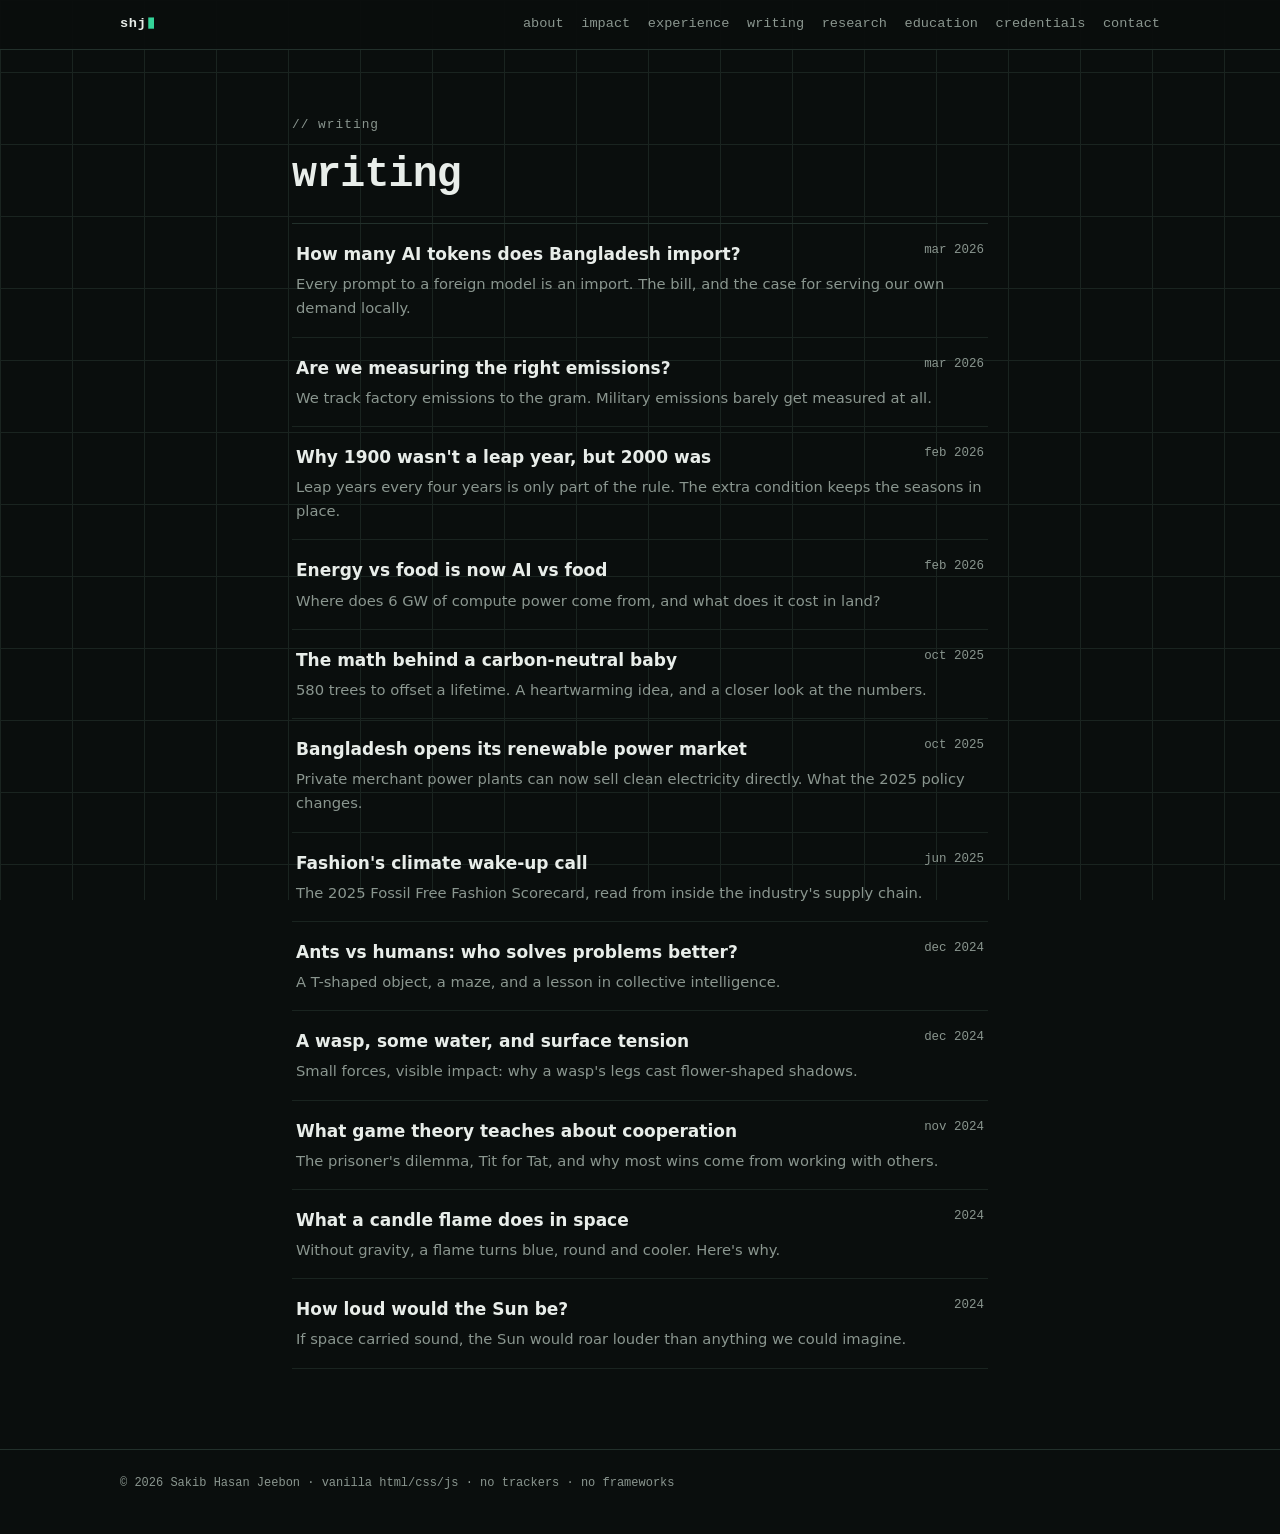
==== commit 9ea2595d: "Speed and security pass for terminal-style - Responsive WebP for post cards and article images, WebP" ====
--- a/writing/index.html
+++ b/writing/index.html
@@ -9,70 +9,58 @@
   <meta name="description" content="Notes on energy, climate, ESG and AI by Sakib Hasan Jeebon.">
   <meta name="author" content="Sakib Hasan Jeebon">
   <link rel="canonical" href="https://sakibjeebon.github.io/writing/">
-  <meta name="theme-color" content="#ff6831">
-  <meta property="og:type" content="website">
+  <meta name="theme-color" content="#0a0e0d">
+  <meta property="og:type" content="article">
   <meta property="og:title" content="Writing · Sakib Hasan Jeebon">
   <meta property="og:description" content="Notes on energy, climate, ESG and AI by Sakib Hasan Jeebon.">
   <meta property="og:url" content="https://sakibjeebon.github.io/writing/">
   
-  <link rel="icon" href="../favicon.svg" type="image/svg+xml">
   <link rel="icon" type="image/png" sizes="32x32" href="../favicon-32x32.png">
-  <link rel="apple-touch-icon" href="../apple-touch-icon.png">
-  <link rel="preload" href="../assets/fonts/hanken-grotesk-latin.woff2" as="font" type="font/woff2" crossorigin>
   <link rel="stylesheet" href="../assets/css/style.css">
   <script>document.documentElement.classList.add("js")</script>
   <script defer src="../assets/js/main.js"></script>
 </head>
-<body class="no-hero">
-<a class="skip" href="#main">Skip to content</a>
-<header class="site-head" id="head">
-  <a class="brand" href="../" aria-label="Sakib Hasan Jeebon, home">
-    <svg viewBox="0 2 64 40" aria-hidden="true"><path class="logo-line" pathLength="1" d="M20 10H10a6 6 0 0 0 0 12h4a6 6 0 0 1 0 12H4"/><path class="logo-line" pathLength="1" d="M27 8v28M41 8v28M27 22h14"/><path class="logo-line" pathLength="1" d="M48 10h12v18a6 6 0 0 1-12 0"/></svg>
-    <span class="brand-name">Sakib Hasan Jeebon</span>
-  </a>
-  <ul class="nav-links">
-    <li class="wide"><a href="../#about">About</a></li>
-    <li><a href="../#experience">Work</a></li>
-    <li><a href="./">Writing</a></li>
-    <li class="wide"><a href="../#credentials">Credentials</a></li>
-    <li><a href="../#contact">Contact</a></li>
-  </ul>
+<body>
+<header class="nav" id="header">
+  <nav aria-label="Main">
+    <a class="nav-brand" href="../#top">shj<span class="cursor-block">▮</span></a>
+    <div class="nav-links">
+      <a href="../#about">about</a>
+      <a href="../#impact">impact</a>
+      <a href="../#experience">experience</a>
+      <a href="./" class="active">writing</a>
+      <a href="../#research">research</a>
+      <a href="../#education">education</a>
+      <a href="../#certification">credentials</a>
+      <a href="../#contacts">contact</a>
+    </div>
+  </nav>
 </header>
 
-<main id="main">
-  <section class="chapter c-orange post-top" aria-labelledby="w-h">
-    <div class="wrap">
-      <h1 id="w-h" class="rise">Writing</h1>
-      <p class="lead rise" style="--i:1; margin-top:1.25rem; max-width:30ch">Notes on energy, climate, ESG and AI, first posted on LinkedIn.</p>
-    </div>
-  </section>
-  <section class="chapter c-white post-body-wrap">
-    <div class="wrap">
-      <ul class="archive-list">
-        <li class="rise" style="--i:0"><a class="r-title" href="ai-token-import.html">How many AI tokens does Bangladesh import?</a><span class="r-val"><time datetime="2026-03-28">28 March 2026</time></span><span class="r-sub">Every prompt to a foreign model is an import. The bill, and the case for serving our own demand locally.</span></li>
-        <li class="rise" style="--i:1"><a class="r-title" href="measuring-the-right-emissions.html">Are we measuring the right emissions?</a><span class="r-val"><time datetime="2026-03-25">25 March 2026</time></span><span class="r-sub">We track factory emissions to the gram. Military emissions barely get measured at all.</span></li>
-        <li class="rise" style="--i:2"><a class="r-title" href="leap-year-rule.html">Why 1900 wasn't a leap year, but 2000 was</a><span class="r-val"><time datetime="2026-02-25">25 February 2026</time></span><span class="r-sub">Leap years every four years is only part of the rule. The extra condition keeps the seasons in place.</span></li>
-        <li class="rise" style="--i:0"><a class="r-title" href="ai-vs-food.html">Energy vs food is now AI vs food</a><span class="r-val"><time datetime="2026-02-17">17 February 2026</time></span><span class="r-sub">Where does 6 GW of compute power come from, and what does it cost in land?</span></li>
-        <li class="rise" style="--i:1"><a class="r-title" href="carbon-neutral-baby.html">The math behind a carbon-neutral baby</a><span class="r-val"><time datetime="2025-10-26">26 October 2025</time></span><span class="r-sub">580 trees to offset a lifetime. A heartwarming idea, and a closer look at the numbers.</span></li>
-        <li class="rise" style="--i:2"><a class="r-title" href="bangladesh-renewable-market.html">Bangladesh opens its renewable power market</a><span class="r-val"><time datetime="2025-10-19">19 October 2025</time></span><span class="r-sub">Private merchant power plants can now sell clean electricity directly. What the 2025 policy changes.</span></li>
-        <li class="rise" style="--i:0"><a class="r-title" href="fossil-free-fashion-scorecard.html">Fashion's climate wake-up call</a><span class="r-val"><time datetime="2025-06-11">11 June 2025</time></span><span class="r-sub">The 2025 Fossil Free Fashion Scorecard, read from inside the industry's supply chain.</span></li>
-        <li class="rise" style="--i:1"><a class="r-title" href="ants-vs-humans.html">Ants vs humans: who solves problems better?</a><span class="r-val"><time datetime="2024-12-28">28 December 2024</time></span><span class="r-sub">A T-shaped object, a maze, and a lesson in collective intelligence.</span></li>
-        <li class="rise" style="--i:2"><a class="r-title" href="surface-tension.html">A wasp, some water, and surface tension</a><span class="r-val"><time datetime="2024-12-15">15 December 2024</time></span><span class="r-sub">Small forces, visible impact: why a wasp's legs cast flower-shaped shadows.</span></li>
-        <li class="rise" style="--i:0"><a class="r-title" href="game-theory.html">What game theory teaches about cooperation</a><span class="r-val"><time datetime="2024-11-22">22 November 2024</time></span><span class="r-sub">The prisoner's dilemma, Tit for Tat, and why most wins come from working with others.</span></li>
-        <li class="rise" style="--i:1"><a class="r-title" href="candle-flame-in-space.html">What a candle flame does in space</a><span class="r-val"><time datetime="2024-11-01">2024</time></span><span class="r-sub">Without gravity, a flame turns blue, round and cooler. Here's why.</span></li>
-        <li class="rise" style="--i:2"><a class="r-title" href="sound-of-the-sun.html">How loud would the Sun be?</a><span class="r-val"><time datetime="2024-10-15">2024</time></span><span class="r-sub">If space carried sound, the Sun would roar louder than anything we could imagine.</span></li>
-      </ul>
-    </div>
-  </section>
+<main id="top">
+  <div class="post">
+    <p class="kicker">// writing</p>
+    <h1>writing</h1>
+    <ul class="archive-list">
+      <li><a class="r-title" href="ai-token-import.html">How many AI tokens does Bangladesh import?</a><span class="r-val"><time datetime="2026-03-28">mar 2026</time></span><span class="r-sub">Every prompt to a foreign model is an import. The bill, and the case for serving our own demand locally.</span></li>
+      <li><a class="r-title" href="measuring-the-right-emissions.html">Are we measuring the right emissions?</a><span class="r-val"><time datetime="2026-03-25">mar 2026</time></span><span class="r-sub">We track factory emissions to the gram. Military emissions barely get measured at all.</span></li>
+      <li><a class="r-title" href="leap-year-rule.html">Why 1900 wasn't a leap year, but 2000 was</a><span class="r-val"><time datetime="2026-02-25">feb 2026</time></span><span class="r-sub">Leap years every four years is only part of the rule. The extra condition keeps the seasons in place.</span></li>
+      <li><a class="r-title" href="ai-vs-food.html">Energy vs food is now AI vs food</a><span class="r-val"><time datetime="2026-02-17">feb 2026</time></span><span class="r-sub">Where does 6 GW of compute power come from, and what does it cost in land?</span></li>
+      <li><a class="r-title" href="carbon-neutral-baby.html">The math behind a carbon-neutral baby</a><span class="r-val"><time datetime="2025-10-26">oct 2025</time></span><span class="r-sub">580 trees to offset a lifetime. A heartwarming idea, and a closer look at the numbers.</span></li>
+      <li><a class="r-title" href="bangladesh-renewable-market.html">Bangladesh opens its renewable power market</a><span class="r-val"><time datetime="2025-10-19">oct 2025</time></span><span class="r-sub">Private merchant power plants can now sell clean electricity directly. What the 2025 policy changes.</span></li>
+      <li><a class="r-title" href="fossil-free-fashion-scorecard.html">Fashion's climate wake-up call</a><span class="r-val"><time datetime="2025-06-11">jun 2025</time></span><span class="r-sub">The 2025 Fossil Free Fashion Scorecard, read from inside the industry's supply chain.</span></li>
+      <li><a class="r-title" href="ants-vs-humans.html">Ants vs humans: who solves problems better?</a><span class="r-val"><time datetime="2024-12-28">dec 2024</time></span><span class="r-sub">A T-shaped object, a maze, and a lesson in collective intelligence.</span></li>
+      <li><a class="r-title" href="surface-tension.html">A wasp, some water, and surface tension</a><span class="r-val"><time datetime="2024-12-15">dec 2024</time></span><span class="r-sub">Small forces, visible impact: why a wasp's legs cast flower-shaped shadows.</span></li>
+      <li><a class="r-title" href="game-theory.html">What game theory teaches about cooperation</a><span class="r-val"><time datetime="2024-11-22">nov 2024</time></span><span class="r-sub">The prisoner's dilemma, Tit for Tat, and why most wins come from working with others.</span></li>
+      <li><a class="r-title" href="candle-flame-in-space.html">What a candle flame does in space</a><span class="r-val"><time datetime="2024-11-01">2024</time></span><span class="r-sub">Without gravity, a flame turns blue, round and cooler. Here's why.</span></li>
+      <li><a class="r-title" href="sound-of-the-sun.html">How loud would the Sun be?</a><span class="r-val"><time datetime="2024-10-15">2024</time></span><span class="r-sub">If space carried sound, the Sun would roar louder than anything we could imagine.</span></li>
+    </ul>
+  </div>
 </main>
-<footer class="foot">
-  <div class="foot-cols">
-    <ul><li>Sakib Hasan Jeebon</li><li>Sustainability and decarbonization</li></ul>
-    <ul><li>Read</li><li><a href="../#about">About</a></li><li><a href="../#experience">Experience</a></li><li><a href="./">Writing</a></li></ul>
-    <ul><li>More</li><li><a href="../#education">Education</a></li><li><a href="../#research">Research</a></li><li><a href="../#credentials">Credentials</a></li></ul>
-    <ul><li>Elsewhere</li><li><a href="https://www.linkedin.com/in/sakibjeebon" target="_blank" rel="noopener noreferrer">LinkedIn</a></li><li><a href="mailto:sakibjeebon@gmail.com">Email</a></li><li><a href="../">Back to the portfolio</a></li></ul>
+<footer class="footer">
+  <div class="wrap">
+    <p>&copy; <span id="year">2026</span> Sakib Hasan Jeebon &middot; vanilla html/css/js &middot; no trackers &middot; no frameworks</p>
   </div>
-  <p class="legal"><span>© 2026 Sakib Hasan Jeebon</span><span>Plain HTML, CSS and JavaScript</span></p>
 </footer>
 </body>
 </html>
--- a/assets/css/style.css
+++ b/assets/css/style.css
@@ -1,407 +1,373 @@
-/* Sakib Hasan Jeebon — portfolio. Vanilla CSS.
-   Direction: colour chapters. Every section is a flat full-bleed field; one grid, one rhythm. */
-
-@font-face {
-  font-family: "Hanken Grotesk";
-  font-style: normal;
-  font-weight: 400 500;
-  font-display: swap;
-  src: url("../fonts/hanken-grotesk-latin.woff2") format("woff2");
-  unicode-range: U+0000-00FF, U+0131, U+0152-0153, U+02BB-02BC, U+02C6, U+02DA, U+02DC, U+0304, U+0308, U+0329, U+2000-206F, U+20AC, U+2122, U+2191, U+2193, U+2212, U+2215, U+FEFF, U+FFFD;
-}
+/* Sakib Hasan Jeebon — portfolio. Vanilla CSS, no frameworks. */
 
 :root {
-  --white: #ffffff;
-  --surface: #f5f5f5;
-  --black: #000000;
-  --grey: #c5c5c5;
-  --mint: #a7ff9c;
-  --orange: #ff6831;
-  --muted: #555555;
-
-  /* type: one face, six steps */
-  --font: "Hanken Grotesk", ui-sans-serif, system-ui, sans-serif;
-  --step-small: 0.9375rem;
-  --step-body: clamp(1.0625rem, 1rem + 0.25vw, 1.1875rem);
-  --step-lead: clamp(1.25rem, 1.1rem + 0.7vw, 1.625rem);
-  --step-head: clamp(2rem, 0.9rem + 3.6vw, 4.25rem);
-  --step-display: clamp(4rem, 1rem + 9.4vw, 8.75rem);
-
-  /* spacing: one rhythm for every chapter */
-  --margin: clamp(1rem, 0.4rem + 2.6vw, 2.5rem);
-  --gap: clamp(1rem, 0.6rem + 1.6vw, 2rem);
-  --section: clamp(4.5rem, 2.5rem + 7vw, 8.5rem);
-  --head-space: clamp(2.5rem, 1.5rem + 4vw, 4.5rem);
-  --row-space: clamp(3.5rem, 2rem + 5vw, 6.5rem);
-
-  --ease-out: cubic-bezier(0.23, 1, 0.32, 1);
-  --ease-in-out: cubic-bezier(0.77, 0, 0.175, 1);
+  --bg: #0a0e0d;
+  --panel: #111816;
+  --panel-2: #0d1311;
+  --line: #22302b;
+  --line-soft: #1a2420;
+  --text: #e8ede9;
+  --muted: #8a968f;
+  --accent: #34d399;
+  --accent-dim: #34d39922;
+  --amber: #d97706;
+  --emerald: #059669;
+  --sky: #0284c7;
+  --mono: ui-monospace, "Cascadia Code", "SF Mono", Menlo, Consolas, monospace;
+  --sans: ui-sans-serif, system-ui, -apple-system, "Segoe UI", Roboto, sans-serif;
+  --wrap: 1080px;
 }
 
 *, *::before, *::after { box-sizing: border-box; }
 * { margin: 0; }
-html { -webkit-text-size-adjust: 100%; scroll-padding-top: 4rem; }
+/* no smooth scroll: on a page this tall it makes nav jumps crawl for seconds */
 body {
-  background: var(--white); color: var(--black);
-  font-family: var(--font); font-weight: 400; font-size: var(--step-body); line-height: 1.5;
-  letter-spacing: -0.005em; -webkit-font-smoothing: antialiased;
-  overflow-x: clip;
+  background: var(--bg);
+  color: var(--text);
+  font-family: var(--sans);
+  font-size: 1.0625rem;
+  line-height: 1.65;
+  -webkit-font-smoothing: antialiased;
+}
+/* faint blueprint grid: a fixed layer of its own, so scrolling never repaints it
+   (background-attachment: fixed forces a full repaint on every scroll frame) */
+body::before {
+  content: ""; position: fixed; inset: 0; z-index: -1; pointer-events: none;
+  background-image:
+    linear-gradient(var(--line-soft) 1px, transparent 1px),
+    linear-gradient(90deg, var(--line-soft) 1px, transparent 1px);
+  background-size: 72px 72px;
 }
 img, svg { display: block; max-width: 100%; }
-img { height: auto; }
-a { color: inherit; text-decoration-thickness: 1px; text-underline-offset: 0.2em; }
-::selection { background: var(--black); color: var(--mint); }
-:focus-visible { outline: 3px solid currentColor; outline-offset: 3px; }
-.vh { position: absolute !important; width: 1px; height: 1px; overflow: hidden; clip-path: inset(50%); white-space: nowrap; }
-.skip { position: absolute; left: var(--margin); top: -5rem; z-index: 60; background: var(--black); color: var(--mint); padding: .7rem 1.1rem; }
-.skip:focus { top: .75rem; }
-
-h1, h2, h3 { font-weight: 500; letter-spacing: -0.05em; line-height: 0.92; text-wrap: balance; }
-h2 { font-size: var(--step-head); }
-h3 { font-size: var(--step-lead); letter-spacing: -0.02em; line-height: 1.15; }
-p { text-wrap: pretty; }
-strong, b { font-weight: 500; }
-.lead { font-size: var(--step-lead); line-height: 1.35; letter-spacing: -0.015em; }
-.small { font-size: var(--step-small); }
-.num { font-variant-numeric: tabular-nums lining-nums; }
-
-.wrap { padding-inline: var(--margin); max-width: 1680px; margin-inline: auto; width: 100%; }
-.grid { display: grid; grid-template-columns: repeat(12, minmax(0, 1fr)); column-gap: var(--gap); }
-
-/* ---------- chapters: a flat field each ---------- */
-.chapter { background: var(--c-bg); color: var(--c-ink); padding-block: var(--section); min-height: 90svh; display: flex; flex-direction: column; justify-content: center; }
-.chapter > .wrap { flex: none; }
-.c-black { --c-bg: var(--black); --c-ink: var(--white); }
-.c-white { --c-bg: var(--white); --c-ink: var(--black); }
-.c-grey { --c-bg: var(--grey); --c-ink: var(--black); }
-.c-mint { --c-bg: var(--mint); --c-ink: var(--black); }
-.c-orange { --c-bg: var(--orange); --c-ink: var(--black); }
-.chapter-head { margin-bottom: var(--head-space); }
-
-/* ---------- buttons & links ---------- */
+a { color: var(--accent); text-decoration: none; }
+a:hover { text-decoration: underline; text-underline-offset: 3px; }
+::selection { background: var(--accent); color: var(--bg); }
+
+.wrap { max-width: var(--wrap); margin: 0 auto; padding: 0 1.25rem; }
+.ic { width: 1rem; height: 1rem; }
+.ic-s { width: .75rem; height: .75rem; display: inline-block; vertical-align: baseline; margin-left: .3ch; }
+.anchor-alias { display: block; height: 0; }
+
+/* ---------- nav ---------- */
+.nav {
+  position: sticky; top: 0; z-index: 10;
+  background: color-mix(in srgb, var(--bg) 96%, transparent);
+  border-bottom: 1px solid var(--line);
+}
+.nav nav {
+  max-width: var(--wrap); margin: 0 auto; padding: .65rem 1.25rem;
+  display: flex; align-items: center; gap: 1.5rem;
+  font-family: var(--mono); font-size: .85rem;
+}
+.nav-brand { color: var(--text); font-weight: 700; letter-spacing: .05em; }
+.nav-brand:hover { text-decoration: none; }
+.nav-links { display: flex; gap: 1.1rem; margin-left: auto; overflow-x: auto; }
+.nav-links a { color: var(--muted); white-space: nowrap; padding: .15rem 0; border-bottom: 1px solid transparent; }
+.nav-links a:hover { color: var(--text); text-decoration: none; }
+.nav-links a.active { color: var(--accent); border-bottom-color: var(--accent); }
+
+/* ---------- hero ---------- */
+.hero { position: relative; overflow: hidden; border-bottom: 1px solid var(--line); }
+#datagrid { position: absolute; inset: 0; width: 100%; height: 100%; }
+.hero-grid {
+  position: relative;
+  display: grid; grid-template-columns: 1.6fr 1fr; gap: 3rem;
+  align-items: center; padding-top: 5.5rem; padding-bottom: 5.5rem;
+}
+.kicker { font-family: var(--mono); font-size: .8rem; color: var(--muted); letter-spacing: .08em; margin-bottom: 1rem; }
+.hero h1 {
+  font-family: var(--mono); font-weight: 700;
+  font-size: clamp(2.4rem, 6vw, 4.2rem); line-height: 1.05;
+  letter-spacing: -.02em; margin-bottom: 1.25rem;
+}
+.given { color: var(--accent); }   /* the name he actually goes by */
+.hero-role { max-width: 34rem; color: var(--muted); margin-bottom: 1.5rem; }
+.typer-line {
+  font-family: var(--mono); font-size: .95rem; color: var(--accent);
+  min-height: 3.2em; margin-bottom: 1.75rem;
+}
+.cursor-block { animation: blink 1.1s steps(1) infinite; color: var(--accent); }
+@keyframes blink { 50% { opacity: 0; } }
+.hero-cta { display: flex; flex-wrap: wrap; gap: .75rem; }
 .btn {
-  display: inline-flex; align-items: center; gap: .6em; min-height: 52px; padding: 0 1.5rem;
-  font: 500 var(--step-body)/1 var(--font); letter-spacing: -0.01em;
-  background: var(--c-ink, var(--black)); color: var(--c-bg, var(--white)); text-decoration: none; border: 2px solid transparent;
-  transition: transform 160ms var(--ease-out), background-color 200ms ease, color 200ms ease;
-}
-.c-black .btn, .hero .btn { background: var(--mint); color: var(--black); }
-.btn:active { transform: scale(0.97); }
-.btn-quiet { background: transparent !important; color: inherit !important; border-color: currentColor; }
-.ic { width: 1.1em; height: 1.1em; flex: none; transition: transform 220ms var(--ease-out); }
-@media (hover: hover) and (pointer: fine) {
-  .btn:hover .ic { transform: translateX(4px); }
-  .btn-quiet:hover { background: var(--c-ink, #fff) !important; color: var(--c-bg, #000) !important; }
-}
-.link-line { text-decoration: underline; text-decoration-thickness: 2px; text-underline-offset: .22em; }
-
-/* ---------- header: takes the colour of the chapter beneath it ---------- */
-.site-head {
-  position: fixed; inset: 0 0 auto 0; z-index: 40; height: 4rem;
-  display: flex; align-items: center; gap: 1.5rem; padding-inline: var(--margin);
-  background: var(--h-bg, transparent); color: var(--h-ink, #fff);
-  transition: background-color 300ms ease, color 300ms ease;
-}
-.brand { display: inline-flex; align-items: center; gap: .8rem; text-decoration: none; color: inherit; font-weight: 500; letter-spacing: -0.02em; }
-.brand svg { width: 2.75rem; height: auto; overflow: visible; }
-.logo-line { fill: none; stroke: currentColor; stroke-width: 4.5; stroke-linecap: square; stroke-linejoin: miter; }
-.brand-name { font-size: 1rem; }
-.nav-links { display: flex; gap: clamp(1rem, 2.2vw, 2rem); margin: 0 0 0 auto; padding: 0; list-style: none; }
-.nav-links { animation: nav-in 320ms var(--ease-out); }
-@keyframes nav-in { from { opacity: 0; transform: translateY(-6px); } }
-.nav-links a { position: relative; text-decoration: none; padding-block: .5rem; font-size: 1rem; }
-.nav-links a::after { content: ""; position: absolute; left: 0; right: 0; bottom: .2rem; height: 2px; background: currentColor; transform: scaleX(0); transform-origin: left; transition: transform 260ms var(--ease-out); }
-.nav-links a.active::after { transform: scaleX(1); }
-@media (hover: hover) and (pointer: fine) { .nav-links a:hover::after { transform: scaleX(1); } }
-
-/* ---------- hero ---------- */
-.hero { display: flex; padding: 10px; min-height: 100svh; background: var(--white); }
-.hero-panel { flex: 1; position: relative; overflow: hidden; background: var(--black); color: var(--white); min-height: 640px; display: flex; flex-direction: column; justify-content: space-between; padding: clamp(5.5rem, 15vh, 9rem) var(--margin) clamp(1.75rem, 4vh, 2.75rem); }
-.hero h1 { position: relative; z-index: 2; font-size: var(--step-display); line-height: 0.9; letter-spacing: -0.05em; }
-.hero h1 .line { display: block; overflow: hidden; padding-bottom: .08em; margin-bottom: -.08em; }
-.hero h1 .line > span { display: block; }
-.hero h1 .given { color: var(--mint); }
-.hero-foot { position: relative; z-index: 2; display: grid; gap: 1.5rem; justify-items: start; max-width: 30rem; }
-.hero-foot p { font-size: var(--step-lead); line-height: 1.3; letter-spacing: -0.015em; }
-.hero-photo { position: absolute; z-index: 1; right: clamp(1rem, 3vw, 3rem); bottom: 0; width: min(33%, 420px); aspect-ratio: 4 / 5; background: var(--orange); overflow: hidden; }
-.hero-photo img { position: absolute; left: 50%; top: 9%; width: 94%; height: auto; transform: translateX(-50%); }
+  display: inline-flex; align-items: center; gap: .5ch;
+  font-family: var(--mono); font-size: .85rem;
+  color: var(--text); background: var(--panel);
+  border: 1px solid var(--line); padding: .6rem 1rem;
+  transition: border-color .15s, background .15s;
+}
+.btn:hover { border-color: var(--accent); text-decoration: none; }
+.btn-solid { background: var(--accent); color: var(--bg); border-color: var(--accent); font-weight: 700; }
+.btn-solid:hover { background: #4ae0a8; }
+
+.hero-photo { justify-self: end; width: min(260px, 100%); }
+.hero-photo img { width: 100%; height: auto; border: 1px solid var(--line); background: var(--panel); }
+.mono-caption {
+  display: flex; flex-direction: column; gap: .25rem; margin-top: .75rem;
+  font-family: var(--mono); font-size: .68rem; letter-spacing: .09em; color: var(--muted);
+}
+.mono-caption span::before { content: "▸ "; color: var(--accent); }
+
+/* ---------- sections ---------- */
+.section { padding: 4.5rem 0; scroll-margin-top: 4rem; }
+.section-alt { background: var(--panel-2); border-top: 1px solid var(--line); border-bottom: 1px solid var(--line); }
+.section h2 {
+  font-family: var(--mono); font-size: 1.15rem; font-weight: 700;
+  text-transform: uppercase; letter-spacing: .18em;
+  display: flex; align-items: baseline; gap: 1ch;
+  padding-bottom: .75rem; border-bottom: 1px solid var(--line); margin-bottom: 2.25rem;
+}
+.idx { color: var(--accent); font-weight: 400; font-size: .85em; }
+.idx::after { content: " /"; color: var(--muted); }
+
 /* ---------- about ---------- */
-.about h2 { max-width: 20ch; margin-bottom: var(--head-space); }
-.about-cols { display: grid; grid-template-columns: repeat(3, minmax(0, 1fr)); gap: var(--gap); align-items: start; }
-.about-cols h3 { margin-bottom: .75rem; }
-.about-cols p { max-width: 36ch; }
-.focus { display: grid; grid-template-columns: repeat(4, minmax(0, 1fr)); gap: var(--gap); margin-top: var(--row-space); }
-.focus h3 { font-size: var(--step-body); font-weight: 500; letter-spacing: -0.01em; margin-bottom: .6rem; }
-.focus ul { list-style: none; padding: 0; display: grid; gap: .35rem; font-size: var(--step-body); }
-.about .btn { margin-top: var(--row-space); }
-
-/* ---------- track record ---------- */
-.figs { display: grid; grid-template-columns: repeat(2, minmax(0, 1fr)); column-gap: var(--gap); row-gap: var(--row-space); }
-.figs .fig { display: block; font-size: var(--step-display); font-weight: 500; letter-spacing: -0.06em; line-height: .86; font-variant-numeric: tabular-nums lining-nums; margin-bottom: 1rem; }
-.figs p { font-size: var(--step-lead); line-height: 1.3; max-width: 26ch; }
-.record-more { margin-top: var(--row-space); display: grid; grid-template-columns: repeat(4, minmax(0, 1fr)); gap: var(--gap); }
-.record-more strong { display: block; font-size: var(--step-lead); letter-spacing: -0.02em; margin-bottom: .2rem; }
-
-/* ---------- experience ---------- */
-.lanes { margin-bottom: var(--row-space); }
-.lanes-axis, .lane { display: grid; grid-template-columns: 7.5rem 1fr; gap: 1rem; align-items: center; }
+.about-grid { display: grid; grid-template-columns: 1.7fr 1fr; gap: 3rem; align-items: start; }
+.about-copy p + p { margin-top: 1rem; }
+.about-copy strong { color: var(--accent); font-weight: 600; }
+.stat-strip { display: grid; gap: 1px; background: var(--line); border: 1px solid var(--line); }
+.stat-strip > div { background: var(--panel); padding: 1rem 1.25rem; display: flex; flex-direction: column; }
+.stat-strip dt { font-family: var(--mono); font-size: .7rem; text-transform: uppercase; letter-spacing: .12em; color: var(--muted); order: 2; }
+.stat-strip dd {
+  font-family: var(--mono); font-variant-numeric: tabular-nums;
+  font-size: 2rem; font-weight: 700; color: var(--text); line-height: 1.1;
+}
+.count { font-variant-numeric: tabular-nums; }
+
+/* ---------- impact ---------- */
+.impact-grid { display: grid; grid-template-columns: 1fr; gap: 2rem; margin-bottom: 2.5rem; }
+.chart-title { font-family: var(--mono); font-size: .8rem; text-transform: uppercase; letter-spacing: .12em; }
+.chart-sub { font-family: var(--mono); font-size: .72rem; color: var(--muted); }
+
+.metric-tiles { display: grid; grid-template-columns: repeat(4, 1fr); gap: 1px; background: var(--line); border: 1px solid var(--line); margin: 0; }
+.metric-tiles > div { background: var(--panel); padding: 1rem 1.1rem; }
+.metric-tiles dd {
+  font-family: var(--mono); font-variant-numeric: tabular-nums;
+  font-size: 1.55rem; font-weight: 700; line-height: 1.15; color: var(--accent);
+}
+.metric-tiles dt { font-size: .8rem; color: var(--muted); margin-top: .15rem; }
+
+.stack { display: grid; grid-template-columns: repeat(4, 1fr); gap: 1.25rem; }
+.stack-group { border: 1px solid var(--line); background: var(--panel); padding: 1.1rem 1.2rem; }
+.stack-group h3 {
+  font-family: var(--mono); font-size: .75rem; text-transform: uppercase;
+  letter-spacing: .14em; color: var(--accent); margin-bottom: .7rem;
+}
+.stack-group ul { list-style: none; padding: 0; display: flex; flex-wrap: wrap; gap: .4rem; }
+.stack-group li {
+  font-family: var(--mono); font-size: .74rem; color: var(--text);
+  border: 1px solid var(--line); padding: .18rem .55rem; background: var(--panel-2);
+}
+
+/* ---------- experience: career timeline ---------- */
+.tl-card { background: var(--panel); border: 1px solid var(--line); padding: 1.5rem; margin-bottom: 2.5rem; }
+.tl-card figcaption { display: flex; justify-content: space-between; flex-wrap: wrap; gap: .5rem; margin-bottom: 1.4rem; }
+
+.timeline { list-style: none; padding: 0; display: grid; gap: 0; }
+.timeline > li {
+  display: grid; grid-template-columns: 120px 1fr; gap: 2rem;
+  padding: 1.75rem 0; border-bottom: 1px solid var(--line-soft);
+}
+.timeline > li:last-child { border-bottom: none; }
+.t-when { font-family: var(--mono); font-size: .78rem; color: var(--muted); text-transform: uppercase; letter-spacing: .06em; padding-top: .3rem; }
+.t-body h3 { font-family: var(--mono); font-size: 1.05rem; margin-bottom: .2rem; }
+.t-org { font-size: .9rem; margin-bottom: .75rem; }
+.t-org a { color: var(--muted); }
+.t-org a:hover { color: var(--accent); }
+.t-body ul { padding-left: 1.1rem; display: grid; gap: .4rem; }
+.t-body li::marker { color: var(--accent); }
+.t-body em {
+  font-style: normal; color: var(--accent);
+  font-family: var(--mono); font-size: .92em; font-variant-numeric: tabular-nums;
+}
+
+/* ---------- cards (research / education / featured creds) ---------- */
+.cards { display: grid; grid-template-columns: repeat(auto-fit, minmax(290px, 1fr)); gap: 1.25rem; }
+.card { border: 1px solid var(--line); background: var(--panel); padding: 1.5rem; }
+.card-wide { grid-column: 1 / -1; }
+.card-tag { font-family: var(--mono); font-size: .7rem; text-transform: uppercase; letter-spacing: .12em; color: var(--muted); margin-bottom: .6rem; }
+.card h3 { font-size: 1.05rem; margin-bottom: .5rem; line-height: 1.4; }
+.card h3 a { color: var(--text); }
+.card h3 a:hover { color: var(--accent); }
+.card p { font-size: .92rem; color: var(--muted); }
+.card p + p { margin-top: .5rem; }
+.mono-kv { font-family: var(--mono); font-size: .8rem; }
+/* logos are transparent monochrome knockouts of the full lockup — no white
+   plate. Sized so the baked-in institution name stays legible (>=12px), which
+   is what drives these dimensions rather than any uniform icon size. */
+.edu-logo { height: 60px; width: auto; margin-bottom: 1rem; }
+.cred-logo { height: auto; max-width: 100%; }
+.edu-logo, .cred-logo { opacity: .8; transition: opacity .15s; }
+.card:hover .edu-logo, .card:hover .cred-logo { opacity: 1; }
+/* the two credential lockups differ a lot in height; a fixed slot keeps both
+   cards' body text starting on the same baseline */
+.logo-slot { min-height: 120px; display: flex; align-items: center; margin-bottom: 1rem; }
+
+/* ---------- credential lists ---------- */
+.featured-creds { margin-bottom: 2.5rem; }
+.list-head {
+  font-family: var(--mono); font-size: .8rem; text-transform: uppercase;
+  letter-spacing: .16em; color: var(--muted); margin: 2rem 0 .75rem;
+}
+.list-head::before { content: "## "; color: var(--accent); }
+.cred-list { list-style: none; padding: 0; border-top: 1px solid var(--line); }
+.cred-list li {
+  display: grid; grid-template-columns: 180px 1fr auto; gap: 1.25rem;
+  align-items: baseline; padding: .55rem .25rem;
+  border-bottom: 1px solid var(--line-soft);
+  font-size: .9rem;
+}
+.cred-list li:hover { background: var(--accent-dim); }
+.c-issuer { font-family: var(--mono); font-size: .75rem; color: var(--muted); text-transform: uppercase; letter-spacing: .04em; }
+.c-name { color: var(--text); }
+.c-link { font-family: var(--mono); font-size: .78rem; white-space: nowrap; }
+
+/* ---------- contact ---------- */
+.contact-block { border: 1px solid var(--line); background: var(--panel); padding: 1.75rem; max-width: 620px; }
+.contact-kv { font-family: var(--mono); font-size: .85rem; color: var(--muted); margin-bottom: 1.2rem; }
+.kv { display: grid; gap: .55rem; }
+.kv div { display: grid; grid-template-columns: 110px 1fr; gap: 1rem; font-family: var(--mono); font-size: .92rem; }
+.kv dt { color: var(--muted); }
+.kv dt::after { content: ":"; }
+.kv dd { overflow-wrap: anywhere; }
+
+/* ---------- footer ---------- */
+.footer { border-top: 1px solid var(--line); padding: 1.5rem 0 2.5rem; }
+.footer p { font-family: var(--mono); font-size: .75rem; color: var(--muted); }
+
+/* ---------- responsive ---------- */
+@media (max-width: 900px) {
+  .hero-grid { grid-template-columns: 1fr; gap: 2rem; padding-top: 3.5rem; padding-bottom: 3.5rem; }
+  .hero-photo { justify-self: start; }
+  .about-grid, .impact-grid { grid-template-columns: 1fr; }
+  .metric-tiles { grid-template-columns: repeat(3, 1fr); }
+  .stack { grid-template-columns: repeat(2, 1fr); }
+}
+@media (max-width: 600px) {
+  body { font-size: 1rem; }
+  .section { padding: 3rem 0; }
+  .stack { grid-template-columns: 1fr; }
+  .metric-tiles { grid-template-columns: repeat(2, 1fr); }
+  .timeline > li { grid-template-columns: 1fr; gap: .5rem; padding: 1.4rem 0; }
+  .t-when br { content: " "; }
+  .cred-list li { grid-template-columns: 1fr auto; }
+  .c-issuer { grid-column: 1 / -1; }
+  .kv div { grid-template-columns: 1fr; gap: .1rem; }
+  .nav nav { gap: 1rem; }
+}
+
+/* ---------- reduced motion ---------- */
+@media (prefers-reduced-motion: reduce) {
+  .cursor-block { animation: none; }
+  .seg { transition: none; }
+  .seg.live::after { animation: none; }
+}
+
+
+/* ---------- experience: career lanes (one colour per lane) ---------- */
+.lanes .tl-card-note { margin: 0; }
+.lanes-axis, .lane { display: grid; grid-template-columns: 6.5rem 1fr; gap: 1rem; align-items: center; }
 .lane + .lane { margin-top: .85rem; }
-.lane-name { font-size: 1rem; font-weight: 500; }
-.lane-track { position: relative; height: 2.75rem; }
-.lane-track::before { content: ""; position: absolute; inset: 1.2rem 0; background: rgba(0, 0, 0, .14); }
+.lane-name { font-family: var(--mono); font-size: .72rem; text-transform: uppercase; letter-spacing: .12em; color: var(--muted); }
+.lane-track { position: relative; height: 2.1rem; }
+.lane-track::before { content: ""; position: absolute; inset: .95rem 0; background: var(--line-soft); }
 .seg {
   position: absolute; top: 0; bottom: 0; left: var(--s); width: var(--w);
-  display: flex; align-items: center; padding-inline: .5rem; overflow: hidden;
-  background: var(--seg-bg); color: var(--seg-ink); text-decoration: none;
-  font-size: var(--step-small); font-weight: 500; white-space: nowrap;
-  border-right: 3px solid var(--grey); transform-origin: left center; transition: transform 900ms var(--ease-out), opacity 200ms ease;
-}
-.l-eri { --seg-bg: var(--black); --seg-ink: var(--white); }
-.l-iri { --seg-bg: var(--orange); --seg-ink: var(--black); }
-.l-res { --seg-bg: var(--mint); --seg-ink: var(--black); }
-.l-study { --seg-bg: var(--white); --seg-ink: var(--black); }
-.seg.live::after { content: ""; position: absolute; right: 0; top: 0; bottom: 0; width: 6px; background: currentColor; }
+  display: flex; align-items: center; padding-inline: .45rem; overflow: hidden;
+  background: var(--seg-bg); color: var(--seg-ink); text-decoration: none; border-radius: 2px;
+  border-right: 3px solid var(--panel);
+  font-family: var(--mono); font-size: .72rem; letter-spacing: .02em; white-space: nowrap;
+  transform-origin: left center; transition: transform .8s cubic-bezier(.22,.9,.35,1), opacity .2s;
+}
+.seg:hover { text-decoration: none; }
+.l-eri { --seg-bg: var(--accent); --seg-ink: #04120c; }
+.l-iri { --seg-bg: var(--amber); --seg-ink: #1a0e00; }
+.l-res { --seg-bg: #0ea5e9; --seg-ink: #021a29; }
+.l-study { --seg-bg: #9aa7a0; --seg-ink: #0a0e0d; }
+.seg.live::after { content: ""; position: absolute; right: 0; top: 0; bottom: 0; width: 5px; background: currentColor; animation: tl-pulse 2s ease-in-out infinite; }
+@keyframes tl-pulse { 0%, 100% { opacity: 1; } 50% { opacity: .25; } }
 .lanes.dim .seg { opacity: .3; }
 .lanes.dim .seg.hot { opacity: 1; }
-.lanes-axis { margin-top: .75rem; }
-.axis { position: relative; height: 1.5rem; font-size: var(--step-small); }
+.js .lanes .seg { transform: scaleX(0); }
+.js .lanes.in-view .seg { transform: scaleX(1); }
+.lanes-axis { margin-top: .6rem; }
+.axis { position: relative; height: 1.3rem; font-family: var(--mono); font-size: 11px; color: var(--muted); }
 .axis span { position: absolute; left: var(--s); transform: translateX(-50%); }
 .axis span:first-child { transform: none; }
-.lanes-legend { display: none; list-style: none; padding: 0; margin-top: 1.25rem; gap: .6rem; font-size: var(--step-small); line-height: 1.35; }
-.lanes-legend li { display: grid; grid-template-columns: 1rem 1fr; gap: .6rem; align-items: start; }
-.lanes-legend .dot { width: 1rem; height: 1rem; margin-top: .2rem; background: var(--seg-bg); }
-.lanes-note { margin-top: 1rem; font-size: var(--step-small); }
-
-.roles { list-style: none; padding: 0; display: grid; gap: var(--row-space); }
-.role { display: grid; grid-template-columns: repeat(12, minmax(0, 1fr)); column-gap: var(--gap); scroll-margin-top: 6rem; }
-.role-when { grid-column: 1 / span 3; font-size: var(--step-body); }
-.role-when strong { display: block; }
-.role-body { grid-column: 4 / span 8; }
-.role-body h3 { font-size: var(--step-lead); font-weight: 500; }
-.role-org { margin-top: .4rem; }
-.role-tag { display: inline-block; margin-left: .6rem; padding: .05em .6em; font-size: var(--step-small); font-weight: 500; }
-.tag-eri { background: var(--black); color: var(--white); }
-.tag-iri { background: var(--orange); color: var(--black); }
-.role ul { margin-top: 1.1rem; padding-left: 1.1rem; display: grid; gap: .55rem; max-width: 62ch; }
-.role.flash .role-body h3 { text-decoration: underline; text-decoration-thickness: 3px; text-underline-offset: .15em; }
-
-/* ---------- writing: wall of tiles ---------- */
-.writing { padding-bottom: 0; }
-.tiles { display: grid; grid-template-columns: repeat(4, minmax(0, 1fr)); gap: 8px; padding: 8px; }
-.tile {
-  position: relative; aspect-ratio: 1; overflow: hidden; isolation: isolate;
-  display: flex; align-items: center; justify-content: center; text-align: center;
-  text-decoration: none; background: var(--t-bg); color: var(--black);
-  padding: 1.25rem 1.25rem 5rem;
-}
-.tile-fig { font-size: var(--step-head); font-weight: 500; letter-spacing: -0.06em; line-height: .9; transition: transform 420ms var(--ease-out); }
-.tile-cap { position: absolute; left: 1rem; right: 1rem; bottom: 1rem; font-size: 1rem; line-height: 1.3; font-weight: 500; text-wrap: balance; }
-.tile-when { display: block; font-weight: 400; margin-top: .2rem; }
-.tile img { position: absolute; inset: 0; width: 100%; height: 100%; object-fit: cover; z-index: -1; transition: transform 700ms var(--ease-out); }
-.tile.photo { color: var(--white); padding: 0; }
-.tile.photo::after { content: ""; position: absolute; inset: auto 0 0 0; height: 5.5rem; background: rgba(0, 0, 0, .78); z-index: -1; }
-.tile:active { transform: scale(0.985); transition: transform 160ms var(--ease-out); }
-@media (hover: hover) and (pointer: fine) {
-  .tile:hover img { transform: scale(1.06); }
-  .tile:hover .tile-fig { transform: scale(1.07); }
-}
-.t-mint { --t-bg: var(--mint); }
-.t-orange { --t-bg: var(--orange); }
-.t-white { --t-bg: var(--white); }
-.t-grey { --t-bg: var(--grey); }
-.tile.head { grid-column: span 2; aspect-ratio: auto; justify-content: flex-start; align-items: flex-end; text-align: left; padding: clamp(1.25rem, 3vw, 2.5rem) calc(var(--margin) - 8px); background: transparent; color: var(--white); }
-.tile.head p { margin-top: 1rem; max-width: 28ch; font-size: var(--step-lead); line-height: 1.3; }
-.tile.more { grid-column: span 2; aspect-ratio: auto; background: var(--mint); font-size: var(--step-lead); font-weight: 500; gap: .6rem; min-height: 8rem; padding: 1.5rem; }
-.tile.more .ic { transition: transform 220ms var(--ease-out); }
-@media (hover: hover) and (pointer: fine) { .tile.more:hover .ic { transform: translateX(6px); } }
-
-/* ---------- statement + fieldwork photos ---------- */
-.stair-top { display: grid; grid-template-columns: repeat(12, minmax(0, 1fr)); column-gap: var(--gap); row-gap: 2rem; align-items: start; margin-bottom: var(--head-space); }
-.stair h2 { grid-column: 1 / span 7; font-size: var(--step-head); }
-.stair h2 span { display: block; }
-.stair h2 span + span { padding-left: clamp(0rem, 9vw, 9rem); }
-.stair-note { grid-column: 9 / span 4; font-size: var(--step-lead); line-height: 1.3; letter-spacing: -0.015em; padding-top: .35rem; }
-.stair-pics { display: grid; grid-template-columns: repeat(4, minmax(0, 1fr)); gap: var(--gap); }
-.stair-pics img { width: 100%; height: auto; aspect-ratio: 3 / 2; object-fit: cover; filter: grayscale(1) contrast(1.05); transition: filter 500ms ease, transform 700ms var(--ease-out); }
-.stair-pics figure { overflow: hidden; }
-.stair-pics figcaption { margin-top: .6rem; font-size: var(--step-small); font-weight: 500; line-height: 1.3; }
-@media (hover: hover) and (pointer: fine) { .stair-pics figure:hover img { filter: none; transform: scale(1.04); } }
-
-/* ---------- education, publication, research ---------- */
-.study .band { display: grid; grid-template-columns: repeat(12, minmax(0, 1fr)); column-gap: var(--gap); }
-.study .band + .band { margin-top: var(--row-space); }
-.study .band > h2 { grid-column: 1 / span 4; }
-.study .band > div { grid-column: 5 / span 8; }
-.rows { list-style: none; padding: 0; display: grid; gap: 1.75rem; }
-.rows li { display: grid; grid-template-columns: 1fr auto; column-gap: 1.5rem; align-items: baseline; }
-.rows .r-title { font-weight: 500; font-size: var(--step-lead); letter-spacing: -0.02em; line-height: 1.3; }
-.rows .r-val { white-space: nowrap; }
-.rows .r-sub { grid-column: 1 / -1; margin-top: .3rem; max-width: 56ch; }
-.pub { display: grid; gap: 1.1rem; }
-.pub .pub-title { font-size: var(--step-lead); font-weight: 500; letter-spacing: -0.02em; line-height: 1.3; }
-.pub .pub-meta { display: flex; flex-wrap: wrap; gap: .4rem 1.5rem; }
-
-/* ---------- credentials: logo wall + short list ---------- */
-.wall { display: grid; grid-template-columns: repeat(4, minmax(0, 1fr)); gap: 8px; margin-bottom: var(--row-space); }
-.wall a { position: relative; display: flex; flex-direction: column; justify-content: space-between; gap: 2rem; min-height: 15rem; padding: 1.25rem; text-decoration: none; background: var(--t-bg); color: var(--black); transition: transform 160ms var(--ease-out); }
-.wall a:active { transform: scale(0.985); }
-.wall .w-top { display: flex; align-items: center; gap: 1.25rem; min-height: 4.5rem; }
-.wall .w-logo { height: 3.25rem; width: auto; max-width: 100%; object-fit: contain; object-position: left center; }
-.wall .w-pair .w-logo { height: 2.5rem; max-width: 48%; }
-.wall .w-mark { font-size: var(--step-head); font-weight: 500; letter-spacing: -0.05em; line-height: .9; }
-.wall .w-mark-s { font-size: var(--step-lead); letter-spacing: -0.03em; }
-.wall .w-what { display: block; }
-.wall .w-name { font-size: var(--step-lead); font-weight: 500; letter-spacing: -0.03em; line-height: 1.05; }
-.wall .w-what { font-size: var(--step-small); line-height: 1.35; margin-top: .5rem; }
-.wall a.t-black { --t-bg: var(--black); color: var(--white); }
-.wall .w-arrow { position: absolute; top: 1rem; right: 1rem; transform: translate(-6px, 6px); opacity: 0; transition: transform 260ms var(--ease-out), opacity 200ms ease; }
-@media (hover: hover) and (pointer: fine) { .wall a:hover .w-arrow { transform: none; opacity: 1; } }
-.list-head { font-size: var(--step-lead); font-weight: 500; letter-spacing: -0.02em; margin-bottom: 1.75rem; }
-.menu { list-style: none; padding: 0; display: grid; grid-template-columns: 1fr 1fr; column-gap: clamp(2rem, 5vw, 4rem); row-gap: 1.25rem; }
-.menu + .list-head { margin-top: var(--row-space); }
-.menu li { display: grid; gap: .15rem; align-content: start; scroll-margin-top: 6rem; }
-.menu .m-name { font-weight: 500; letter-spacing: -0.01em; }
-.menu .m-by { font-size: var(--step-small); }
-
-/* ---------- contact ---------- */
-.contact-rows { display: grid; gap: 0; margin-top: clamp(1.75rem, 3vw, 2.5rem); }
-.contact-rows a, .contact-rows p { display: flex; align-items: baseline; justify-content: space-between; gap: 1.5rem; padding: .4em 0; font-size: var(--step-head); font-weight: 500; letter-spacing: -0.05em; line-height: 1; text-decoration: none; overflow-wrap: anywhere; }
-.contact-rows .ic { width: .7em; height: .7em; transition: transform 260ms var(--ease-out); flex: none; align-self: center; }
-.contact-rows a { transition: background-color 220ms ease, color 220ms ease, padding 260ms var(--ease-out); }
-@media (hover: hover) and (pointer: fine) {
-  .contact-rows a:hover { background: var(--black); color: var(--orange); padding-inline: 1rem; }
-  .contact-rows a:hover .ic { transform: translateX(8px); }
-}
-.contact .lead { max-width: 24ch; }
-.contact-intro { display: grid; grid-template-columns: repeat(12, minmax(0, 1fr)); column-gap: var(--gap); row-gap: 2rem; align-items: end; }
-.contact-intro > div { grid-column: 1 / span 6; }
-.contact-topics { grid-column: 8 / span 5; list-style: none; padding: 0; display: grid; gap: .5rem; font-size: var(--step-lead); letter-spacing: -0.02em; line-height: 1.3; }
-@media (max-width: 760px) { .contact-intro > div, .contact-topics { grid-column: 1 / -1; } .contact-topics { font-size: var(--step-body); } }
-
-/* ---------- footer ---------- */
-.foot { background: var(--black); color: var(--white); padding: clamp(2.5rem, 5vw, 4rem) var(--margin) 2rem; }
-.foot-cols { display: grid; grid-template-columns: repeat(4, minmax(0, 1fr)); gap: var(--gap); max-width: 1680px; margin-inline: auto; }
-.foot-cols ul { list-style: none; padding: 0; display: grid; gap: .35rem; }
-.foot-cols li:first-child { font-weight: 500; }
-.foot a { text-decoration: none; }
-.foot a:hover { text-decoration: underline; }
-.legal { max-width: 1680px; margin: clamp(3rem, 6vw, 5rem) auto 0; font-size: var(--step-small); display: flex; justify-content: space-between; flex-wrap: wrap; gap: .5rem 1rem; }
-
-/* ---------- motion: hidden starting states only when motion is welcome ---------- */
-@media (prefers-reduced-motion: no-preference) {
-  .js .rise { opacity: 0; transform: translateY(28px); transition: opacity 700ms var(--ease-out), transform 850ms var(--ease-out); transition-delay: calc(var(--i, 0) * 80ms); }
-  .js .rise.in { opacity: 1; transform: none; }
-  .js .hero h1 .line > span { transform: translateY(108%); animation: rise-line 700ms var(--ease-out) forwards; }
-  .js .hero h1 .line + .line > span { animation-delay: 70ms; }
-  .js .hero-foot { opacity: 0; transform: translateY(14px); animation: fade-up 600ms var(--ease-out) 250ms forwards; }
-  .js .hero-photo { transform: translateY(14%); opacity: 0; animation: photo-in 800ms var(--ease-out) 100ms forwards; }
-  .js .logo-line { stroke-dasharray: 1; stroke-dashoffset: 1; animation: draw 700ms var(--ease-in-out) forwards; }
-  .js .logo-line:nth-child(2) { animation-delay: 250ms; }
-  .js .logo-line:nth-child(3) { animation-delay: 450ms; }
-  .js .lanes .seg { transform: scaleX(0); }
-  .js .lanes.in .seg { transform: scaleX(1); }
-  .seg.live::after { animation: pulse 1.8s ease-in-out infinite; }
-}
-@keyframes draw { to { stroke-dashoffset: 0; } }
-@keyframes pulse { 50% { opacity: .2; } }
-@keyframes rise-line { to { transform: none; } }
-@keyframes fade-up { to { opacity: 1; transform: none; } }
-@keyframes photo-in { to { transform: none; opacity: 1; } }
-@keyframes slide-in { to { transform: none; } }
-@keyframes bar-in { to { transform: none; opacity: 1; } }
-
-/* ---------- responsive ---------- */
+.lanes-legend { display: none; list-style: none; padding: 0; margin: 1.1rem 0 0; gap: .5rem; font-family: var(--mono); font-size: .72rem; line-height: 1.4; color: var(--muted); }
+.lanes-legend li { display: grid; grid-template-columns: .85rem 1fr; gap: .6rem; align-items: start; }
+.lanes-legend .dot { width: .85rem; height: .85rem; margin-top: .15rem; background: var(--seg-bg); border-radius: 2px; }
+.lanes-legend b { color: var(--text); font-weight: 600; }
+.lanes-note { margin-top: 1rem; font-family: var(--mono); font-size: .72rem; color: var(--muted); }
+.timeline > li { scroll-margin-top: 5rem; }
+.timeline > li.flash h3 { color: var(--accent); }
+.tag { display: inline-block; margin-left: .6rem; padding: .05rem .5rem; font-family: var(--mono); font-size: .7rem; border-radius: 2px; }
+.tag-eri { background: var(--accent); color: #04120c; }
+.tag-iri { background: var(--amber); color: #1a0e00; }
+.section .section-note { color: var(--muted); margin: -1rem 0 2rem; max-width: 40rem; }
+
+/* ---------- education mark ---------- */
+.edu-mark { font-family: var(--mono); font-weight: 700; font-size: 1.45rem; letter-spacing: .04em; height: 60px; display: flex; align-items: center; margin-bottom: 1rem; opacity: .85; }
+
+/* ---------- credentials: logo wall ---------- */
+.wall { display: grid; grid-template-columns: repeat(4, 1fr); gap: 1px; background: var(--line); border: 1px solid var(--line); margin-bottom: 2.5rem; }
+.wall-tile { display: flex; flex-direction: column; gap: .5rem; padding: 1.25rem; background: var(--panel); color: var(--text); min-height: 14rem; transition: background .15s; }
+.wall-tile:hover { background: var(--panel-2); text-decoration: none; }
+.wall-tile .w-top { display: flex; align-items: center; gap: 1rem; min-height: 4rem; margin-bottom: auto; }
+.wall-tile .w-logo { height: 2.6rem; width: auto; max-width: 100%; object-fit: contain; object-position: left center; filter: invert(1); opacity: .8; transition: opacity .15s; }
+.wall-tile:hover .w-logo { opacity: 1; }
+.wall-tile .w-top:has(.w-logo + .w-logo) .w-logo { height: 2rem; max-width: 46%; }
+.wall-tile .w-mark { font-family: var(--mono); font-weight: 700; font-size: 1.7rem; letter-spacing: .02em; }
+.wall-tile .w-mark-s { font-size: 1.05rem; }
+.wall-tile .w-name { font-family: var(--mono); font-size: .85rem; font-weight: 700; color: var(--accent); }
+.wall-tile .w-what { font-size: .85rem; color: var(--muted); line-height: 1.4; }
+
+/* ---------- writing ---------- */
+.post-grid { display: grid; grid-template-columns: repeat(auto-fill, minmax(260px, 1fr)); gap: 1.25rem; }
+.post-card { display: flex; flex-direction: column; border: 1px solid var(--line); background: var(--panel); color: var(--text); transition: border-color .15s; }
+.post-card:hover { border-color: var(--accent); text-decoration: none; }
+.post-card img { width: 100%; height: auto; aspect-ratio: 16 / 10; object-fit: cover; opacity: .85; border-bottom: 1px solid var(--line); transition: opacity .15s; }
+.post-card:hover img { opacity: 1; }
+.post-card-body { padding: 1.1rem 1.25rem 1.4rem; }
+.post-card h3 { font-size: 1rem; line-height: 1.4; margin-bottom: .5rem; }
+.post-card p { font-size: .9rem; color: var(--muted); }
+.more-link { margin-top: 2rem; font-family: var(--mono); font-size: .85rem; }
+
+/* ---------- article pages ---------- */
+.post { max-width: 46rem; margin-inline: auto; padding: 4rem 1.25rem 5rem; }
+.post h1 { font-family: var(--mono); font-size: clamp(1.6rem, 4.5vw, 2.6rem); line-height: 1.15; letter-spacing: -.02em; margin: .5rem 0 1.5rem; }
+.post-fig { margin: 0 0 2.25rem; }
+.post-fig img { width: 100%; height: auto; border: 1px solid var(--line); background: var(--panel); }
+.post-body { font-size: 1.1rem; line-height: 1.7; }
+.post-body p + p, .post-body ul + p, .post-body p + ul { margin-top: 1.1em; }
+.post-body ul { padding-left: 1.2rem; display: grid; gap: .4em; }
+.post-body li::marker { color: var(--accent); }
+.post-body h2 { font-family: var(--mono); font-size: 1rem; text-transform: none; letter-spacing: 0; color: var(--accent); margin: 2em 0 .6em; }
+.post-actions { margin-top: 2.5rem; display: flex; flex-wrap: wrap; gap: .75rem; }
+.post-nav { margin-top: 3.5rem; display: grid; grid-template-columns: 1fr 1fr; gap: 1px; background: var(--line); border: 1px solid var(--line); }
+.post-nav a { display: block; padding: 1.1rem 1.25rem; background: var(--panel); color: var(--text); }
+.post-nav a:hover { background: var(--panel-2); text-decoration: none; }
+.post-nav span { display: block; font-family: var(--mono); font-size: .72rem; color: var(--muted); text-transform: uppercase; letter-spacing: .1em; }
+.post-nav strong { display: block; font-weight: 600; margin-top: .25rem; line-height: 1.35; }
+.post-nav .next { text-align: right; }
+.archive-list { list-style: none; padding: 0; border-top: 1px solid var(--line); }
+.archive-list li { display: grid; grid-template-columns: 1fr auto; gap: .25rem 1.25rem; padding: 1rem .25rem; border-bottom: 1px solid var(--line-soft); }
+.archive-list li:hover { background: var(--accent-dim); }
+.archive-list .r-title { font-weight: 600; color: var(--text); }
+.archive-list .r-val { font-family: var(--mono); font-size: .78rem; color: var(--muted); white-space: nowrap; }
+.archive-list .r-sub { grid-column: 1 / -1; color: var(--muted); font-size: .92rem; }
+
 @media (max-width: 1100px) {
-  .stair h2 { grid-column: 1 / -1; } .stair-note { grid-column: 1 / span 9; }
-  .stair-pics { grid-template-columns: 1fr 1fr; }
   .seg { font-size: 0; padding: 0; }
   .lanes-legend { display: grid; }
-  .tiles { grid-template-columns: repeat(3, minmax(0, 1fr)); }
-  .tile.head, .tile.more { grid-column: 1 / -1; }
-  .tile.head { min-height: 14rem; }
-  .wall { grid-template-columns: repeat(2, minmax(0, 1fr)); }
-  .about-cols { grid-template-columns: 1fr 1fr; }
-    .focus, .record-more { grid-template-columns: repeat(2, minmax(0, 1fr)); row-gap: 2rem; }
-}
-@media (max-width: 900px) {
-  .hero { min-height: 0; }
-  .hero-panel { min-height: 540px; padding-top: 5.5rem; }
-  .hero h1 { font-size: clamp(3.6rem, 17vw, 7rem); }
-  .hero-photo { width: 42%; max-width: 280px; right: var(--margin); }
-  .hero-foot { max-width: 50%; }
-  .hero-foot .btn { white-space: nowrap; }
-  .hero-foot p { font-size: 1.125rem; }
-}
-@media (max-width: 760px) {
-  .chapter { min-height: 0; }
-  .grid { grid-template-columns: 1fr; }
-  .about-cols { grid-template-columns: 1fr; row-gap: 2.5rem; }
-  .figs { grid-template-columns: 1fr; row-gap: 3rem; }
-  .figs .fig { font-size: 26vw; }
-  .role-when, .role-body { grid-column: 1 / -1; }
-  .role-when { margin-bottom: .6rem; }
-  .lanes-axis, .lane { grid-template-columns: 4.5rem 1fr; gap: .6rem; }
-  .lane-name { font-size: var(--step-small); }
+  .wall { grid-template-columns: repeat(2, 1fr); }
+}
+@media (max-width: 600px) {
+  .lanes-axis, .lane { grid-template-columns: 4.25rem 1fr; gap: .6rem; }
+  .lane-name { font-size: .66rem; letter-spacing: .06em; }
   .lanes-axis .axis span:nth-child(even) { display: none; }
-  .tiles { grid-template-columns: repeat(2, minmax(0, 1fr)); gap: 6px; padding: 6px; }
-  .tile { padding-bottom: 4.5rem; }
-  .tile.head { padding-inline: calc(var(--margin) - 6px); }
-  .tile-fig { font-size: 11vw; }
-  .tile-cap { font-size: .9375rem; left: .75rem; right: .75rem; bottom: .75rem; }
-  .stair h2, .stair-note { grid-column: 1 / -1; }
-  .stair h2 span { display: inline; }
-  .stair h2 span + span { padding-left: 0; }
-  .stair-pics { grid-template-columns: 1fr 1fr; }
-  .study .band > h2, .study .band > div { grid-column: 1 / -1; }
-  .study .band > h2 { margin-bottom: 2rem; }
-  .menu { grid-template-columns: 1fr; }
-  .wall a { min-height: 12rem; }
-  .contact-rows a, .contact-rows p { font-size: clamp(1.5rem, 6.4vw, 2.25rem); }
-  .foot-cols { grid-template-columns: 1fr 1fr; row-gap: 2rem; }
-  .brand-name { display: none; }
-  .focus, .record-more { grid-template-columns: 1fr; }
-}
-
-@media (prefers-reduced-motion: reduce) { .tile img, .tile-fig, .stair-pics img { transition: none; } .nav-links { animation: none; } }
-
-/* ---------- article pages ---------- */
-.post-top { padding-top: clamp(7rem, 14vw, 10rem); min-height: 0; }
-.post-top .grid { align-items: end; row-gap: 2.5rem; }
-.post-title { grid-column: 1 / span 7; }
-.post-top h1 { font-size: clamp(1.75rem, 0.8rem + 4vw, 4.25rem); line-height: 0.98; max-width: 18ch; }
-.post-meta { margin-top: 1.5rem; display: flex; flex-wrap: wrap; gap: .25rem 1.5rem; font-size: var(--step-body); }
-.post-figure { grid-column: 8 / span 5; }
-.post-figure img { width: 100%; height: auto; max-height: 78svh; object-fit: contain; object-position: left bottom; }
-.post-body-wrap { min-height: 0; }
-.post-grid { display: grid; grid-template-columns: repeat(12, minmax(0, 1fr)); column-gap: var(--gap); row-gap: 3rem; align-items: start; }
-.post-rail, .post-body { grid-row: 1; }
-.post-rail { grid-column: 1 / span 3; position: sticky; top: 6rem; display: grid; gap: 1.25rem; justify-items: start; align-content: start; }
-.post-rail .rail-date { font-size: var(--step-lead); font-weight: 500; letter-spacing: -0.02em; line-height: 1.2; }
-.post-rail .rail-src { font-size: var(--step-small); }
-.post-body { grid-column: 4 / span 7; max-width: 40rem; font-size: clamp(1.125rem, 1.05rem + .3vw, 1.3125rem); line-height: 1.6; }
-.post-body p + p, .post-body ul + p, .post-body p + ul { margin-top: 1.1em; }
-.post-body ul { padding-left: 1.2rem; display: grid; gap: .4em; }
-.post-body h2 { font-size: var(--step-lead); letter-spacing: -0.02em; margin: 2em 0 .6em; line-height: 1.15; }
-.post-actions { display: grid; gap: .75rem; justify-items: start; }
-@media (max-width: 900px) {
-  .post-rail, .post-body { grid-row: auto; }
-  .post-title, .post-figure, .post-body, .post-rail { grid-column: 1 / -1; }
-  .post-rail { position: static; order: 2; grid-auto-flow: column; justify-content: start; align-items: center; gap: 1rem 1.5rem; flex-wrap: wrap; }
-}
-.post-nav { display: grid; grid-template-columns: 1fr 1fr; gap: 0; min-height: 0; padding: 0; }
-.post-nav a { display: flex; flex-direction: column; justify-content: space-between; gap: 2.5rem; min-height: 18rem; padding: clamp(1.25rem, 3vw, 2.5rem) var(--margin); text-decoration: none; transition: background-color 220ms ease, color 220ms ease; }
-.post-nav a:first-child { background: var(--mint); color: var(--black); }
-.post-nav a:last-child { background: var(--orange); color: var(--black); }
-.post-nav a strong { font-size: clamp(1.5rem, 0.7rem + 2.4vw, 2.75rem); font-weight: 500; letter-spacing: -0.04em; line-height: 1; }
-.post-nav a img { width: 7rem; height: 7rem; object-fit: cover; }
-.post-nav .next { text-align: right; align-items: flex-end; }
-@media (hover: hover) and (pointer: fine) { .post-nav a:hover { background: var(--black); color: var(--white); } }
-@media (max-width: 900px) { .post-nav { grid-template-columns: 1fr; } .post-nav .next { text-align: left; align-items: flex-start; } .post-nav a { min-height: 12rem; } }
-.archive-list { list-style: none; padding: 0; display: grid; gap: 1.75rem; max-width: 56rem; }
-.archive-list li { display: grid; grid-template-columns: 1fr auto; column-gap: 1.5rem; align-items: baseline; }
-.archive-list .r-title { font-size: var(--step-lead); font-weight: 500; letter-spacing: -0.02em; line-height: 1.3; }
-.archive-list .r-sub { grid-column: 1 / -1; margin-top: .25rem; max-width: 56ch; }
-@media (max-width: 640px) { .nav-links .wide { display: none; } }
-
-.chapter.contact { min-height: 0; padding-block: clamp(3rem, 2rem + 4vw, 5rem); }
-.wall a:first-child .w-logo { height: 4.25rem; }
+  .metric-tiles { grid-template-columns: repeat(2, 1fr); }
+  .post-nav { grid-template-columns: 1fr; }
+  .post-nav .next { text-align: left; }
+  .wall-tile { min-height: 12rem; }
+  .wall-tile .w-mark { font-size: 1.25rem; white-space: nowrap; }
+}
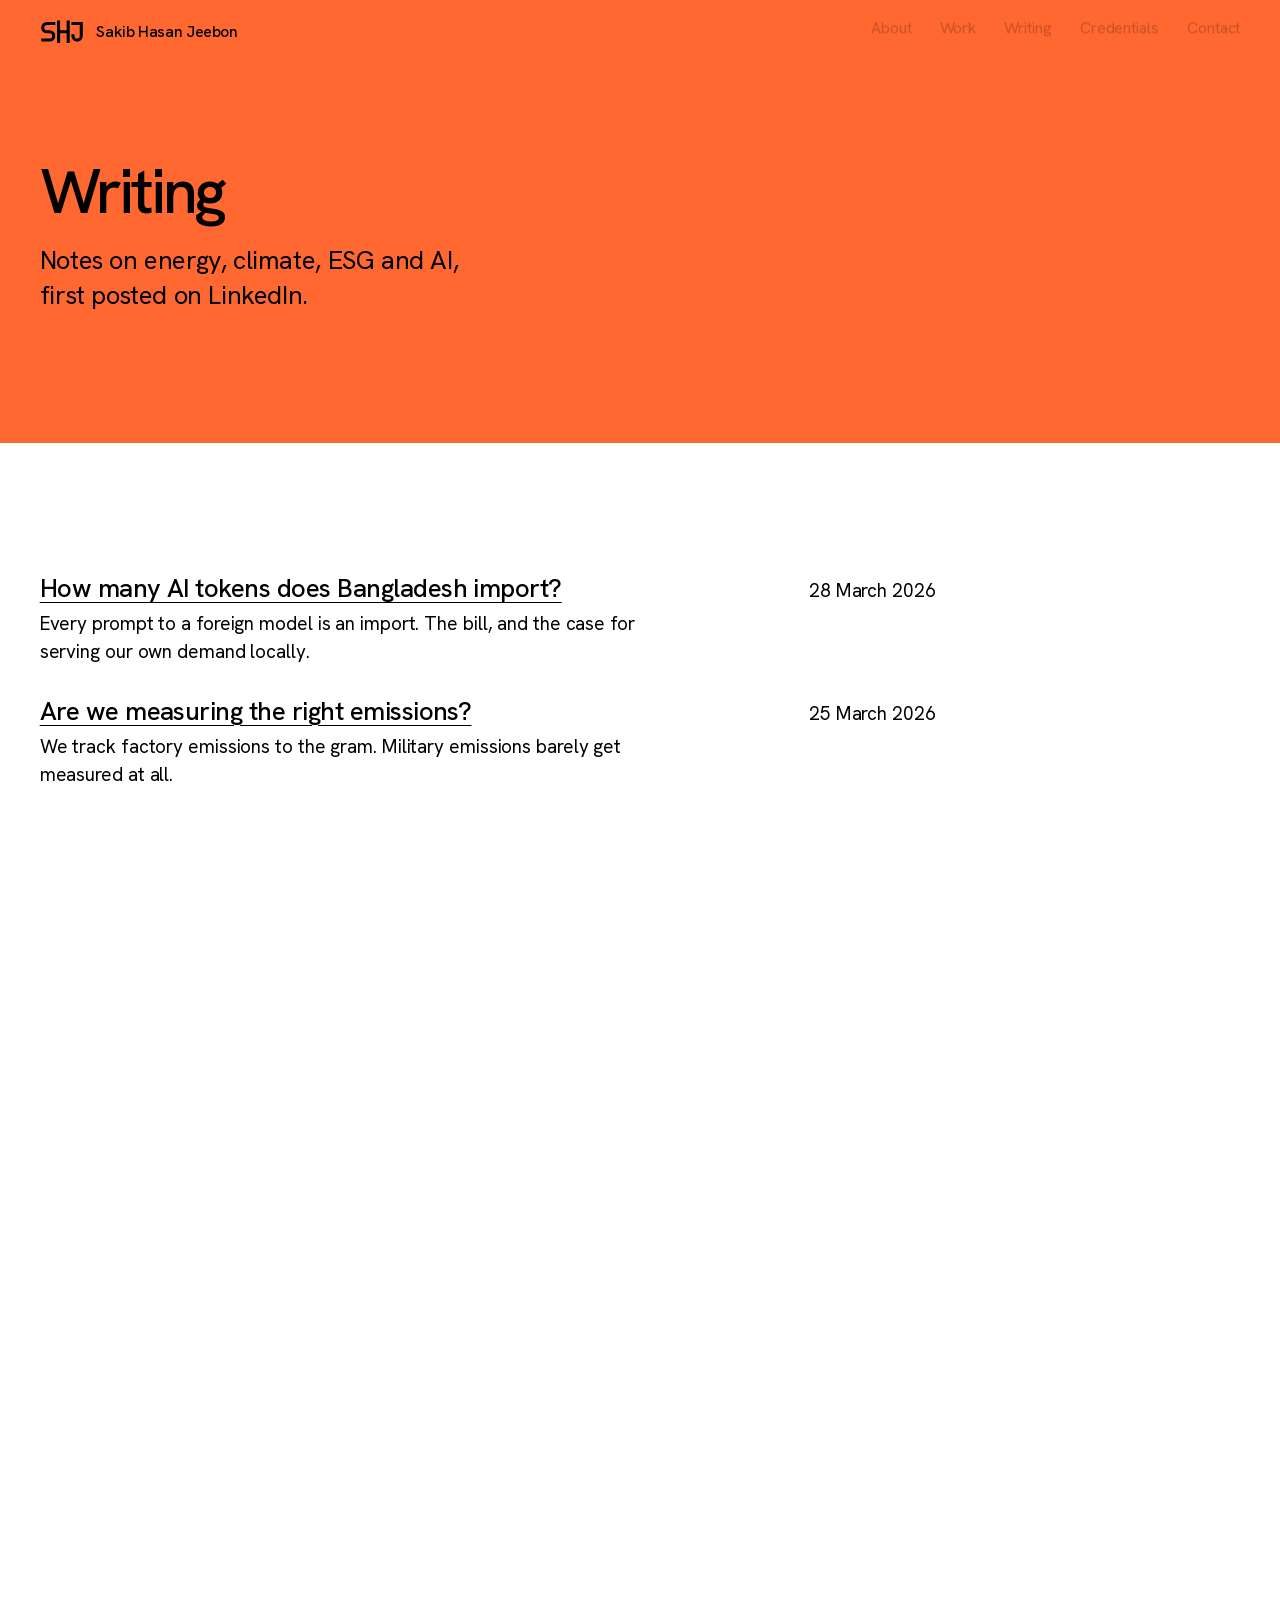
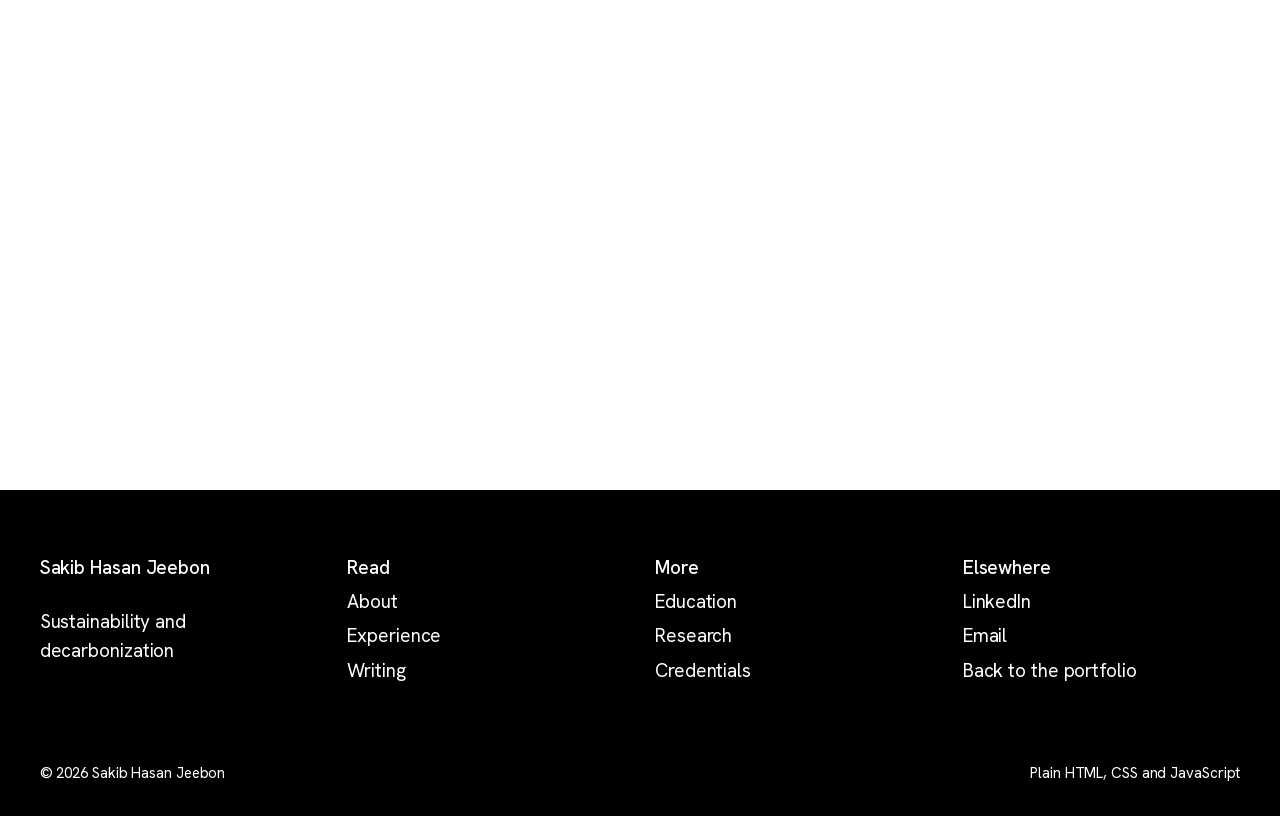
==== commit 00f64d8a: "Layout fixes: one-row About heading, shorter About and numbers sections, NEBOSH-only tile, phone men" ====
--- a/writing/index.html
+++ b/writing/index.html
@@ -9,58 +9,71 @@
   <meta name="description" content="Notes on energy, climate, ESG and AI by Sakib Hasan Jeebon.">
   <meta name="author" content="Sakib Hasan Jeebon">
   <link rel="canonical" href="https://sakibjeebon.github.io/writing/">
-  <meta name="theme-color" content="#0a0e0d">
-  <meta property="og:type" content="article">
+  <meta name="theme-color" content="#ff6831">
+  <meta property="og:type" content="website">
   <meta property="og:title" content="Writing · Sakib Hasan Jeebon">
   <meta property="og:description" content="Notes on energy, climate, ESG and AI by Sakib Hasan Jeebon.">
   <meta property="og:url" content="https://sakibjeebon.github.io/writing/">
   
+  <link rel="icon" href="../favicon.svg" type="image/svg+xml">
   <link rel="icon" type="image/png" sizes="32x32" href="../favicon-32x32.png">
+  <link rel="apple-touch-icon" href="../apple-touch-icon.png">
+  <link rel="preload" href="../assets/fonts/hanken-grotesk-latin.woff2" as="font" type="font/woff2" crossorigin>
   <link rel="stylesheet" href="../assets/css/style.css">
   <script>document.documentElement.classList.add("js")</script>
   <script defer src="../assets/js/main.js"></script>
 </head>
-<body>
-<header class="nav" id="header">
-  <nav aria-label="Main">
-    <a class="nav-brand" href="../#top">shj<span class="cursor-block">▮</span></a>
-    <div class="nav-links">
-      <a href="../#about">about</a>
-      <a href="../#impact">impact</a>
-      <a href="../#experience">experience</a>
-      <a href="./" class="active">writing</a>
-      <a href="../#research">research</a>
-      <a href="../#education">education</a>
-      <a href="../#certification">credentials</a>
-      <a href="../#contacts">contact</a>
-    </div>
-  </nav>
+<body class="no-hero">
+<a class="skip" href="#main">Skip to content</a>
+<header class="site-head" id="head">
+  <a class="brand" href="../" aria-label="Sakib Hasan Jeebon, home">
+    <svg viewBox="0 2 64 40" aria-hidden="true"><path class="logo-line" pathLength="1" d="M20 10H10a6 6 0 0 0 0 12h4a6 6 0 0 1 0 12H4"/><path class="logo-line" pathLength="1" d="M27 8v28M41 8v28M27 22h14"/><path class="logo-line" pathLength="1" d="M48 10h12v18a6 6 0 0 1-12 0"/></svg>
+    <span class="brand-name">Sakib Hasan Jeebon</span>
+  </a>
+  <button class="nav-toggle" type="button" aria-expanded="false" aria-controls="nav-links">Menu</button>
+  <ul class="nav-links" id="nav-links">
+    <li><a href="../#about">About</a></li>
+    <li><a href="../#experience">Work</a></li>
+    <li><a href="./">Writing</a></li>
+    <li><a href="../#credentials">Credentials</a></li>
+    <li><a href="../#contact">Contact</a></li>
+  </ul>
 </header>
 
-<main id="top">
-  <div class="post">
-    <p class="kicker">// writing</p>
-    <h1>writing</h1>
-    <ul class="archive-list">
-      <li><a class="r-title" href="ai-token-import.html">How many AI tokens does Bangladesh import?</a><span class="r-val"><time datetime="2026-03-28">mar 2026</time></span><span class="r-sub">Every prompt to a foreign model is an import. The bill, and the case for serving our own demand locally.</span></li>
-      <li><a class="r-title" href="measuring-the-right-emissions.html">Are we measuring the right emissions?</a><span class="r-val"><time datetime="2026-03-25">mar 2026</time></span><span class="r-sub">We track factory emissions to the gram. Military emissions barely get measured at all.</span></li>
-      <li><a class="r-title" href="leap-year-rule.html">Why 1900 wasn't a leap year, but 2000 was</a><span class="r-val"><time datetime="2026-02-25">feb 2026</time></span><span class="r-sub">Leap years every four years is only part of the rule. The extra condition keeps the seasons in place.</span></li>
-      <li><a class="r-title" href="ai-vs-food.html">Energy vs food is now AI vs food</a><span class="r-val"><time datetime="2026-02-17">feb 2026</time></span><span class="r-sub">Where does 6 GW of compute power come from, and what does it cost in land?</span></li>
-      <li><a class="r-title" href="carbon-neutral-baby.html">The math behind a carbon-neutral baby</a><span class="r-val"><time datetime="2025-10-26">oct 2025</time></span><span class="r-sub">580 trees to offset a lifetime. A heartwarming idea, and a closer look at the numbers.</span></li>
-      <li><a class="r-title" href="bangladesh-renewable-market.html">Bangladesh opens its renewable power market</a><span class="r-val"><time datetime="2025-10-19">oct 2025</time></span><span class="r-sub">Private merchant power plants can now sell clean electricity directly. What the 2025 policy changes.</span></li>
-      <li><a class="r-title" href="fossil-free-fashion-scorecard.html">Fashion's climate wake-up call</a><span class="r-val"><time datetime="2025-06-11">jun 2025</time></span><span class="r-sub">The 2025 Fossil Free Fashion Scorecard, read from inside the industry's supply chain.</span></li>
-      <li><a class="r-title" href="ants-vs-humans.html">Ants vs humans: who solves problems better?</a><span class="r-val"><time datetime="2024-12-28">dec 2024</time></span><span class="r-sub">A T-shaped object, a maze, and a lesson in collective intelligence.</span></li>
-      <li><a class="r-title" href="surface-tension.html">A wasp, some water, and surface tension</a><span class="r-val"><time datetime="2024-12-15">dec 2024</time></span><span class="r-sub">Small forces, visible impact: why a wasp's legs cast flower-shaped shadows.</span></li>
-      <li><a class="r-title" href="game-theory.html">What game theory teaches about cooperation</a><span class="r-val"><time datetime="2024-11-22">nov 2024</time></span><span class="r-sub">The prisoner's dilemma, Tit for Tat, and why most wins come from working with others.</span></li>
-      <li><a class="r-title" href="candle-flame-in-space.html">What a candle flame does in space</a><span class="r-val"><time datetime="2024-11-01">2024</time></span><span class="r-sub">Without gravity, a flame turns blue, round and cooler. Here's why.</span></li>
-      <li><a class="r-title" href="sound-of-the-sun.html">How loud would the Sun be?</a><span class="r-val"><time datetime="2024-10-15">2024</time></span><span class="r-sub">If space carried sound, the Sun would roar louder than anything we could imagine.</span></li>
-    </ul>
+<main id="main">
+  <section class="chapter c-orange post-top" aria-labelledby="w-h">
+    <div class="wrap">
+      <h1 id="w-h" class="rise">Writing</h1>
+      <p class="lead rise" style="--i:1; margin-top:1.25rem; max-width:30ch">Notes on energy, climate, ESG and AI, first posted on LinkedIn.</p>
+    </div>
+  </section>
+  <section class="chapter c-white post-body-wrap">
+    <div class="wrap">
+      <ul class="archive-list">
+        <li class="rise" style="--i:0"><a class="r-title" href="ai-token-import.html">How many AI tokens does Bangladesh import?</a><span class="r-val"><time datetime="2026-03-28">28 March 2026</time></span><span class="r-sub">Every prompt to a foreign model is an import. The bill, and the case for serving our own demand locally.</span></li>
+        <li class="rise" style="--i:1"><a class="r-title" href="measuring-the-right-emissions.html">Are we measuring the right emissions?</a><span class="r-val"><time datetime="2026-03-25">25 March 2026</time></span><span class="r-sub">We track factory emissions to the gram. Military emissions barely get measured at all.</span></li>
+        <li class="rise" style="--i:2"><a class="r-title" href="leap-year-rule.html">Why 1900 wasn't a leap year, but 2000 was</a><span class="r-val"><time datetime="2026-02-25">25 February 2026</time></span><span class="r-sub">Leap years every four years is only part of the rule. The extra condition keeps the seasons in place.</span></li>
+        <li class="rise" style="--i:0"><a class="r-title" href="ai-vs-food.html">Energy vs food is now AI vs food</a><span class="r-val"><time datetime="2026-02-17">17 February 2026</time></span><span class="r-sub">Where does 6 GW of compute power come from, and what does it cost in land?</span></li>
+        <li class="rise" style="--i:1"><a class="r-title" href="carbon-neutral-baby.html">The math behind a carbon-neutral baby</a><span class="r-val"><time datetime="2025-10-26">26 October 2025</time></span><span class="r-sub">580 trees to offset a lifetime. A heartwarming idea, and a closer look at the numbers.</span></li>
+        <li class="rise" style="--i:2"><a class="r-title" href="bangladesh-renewable-market.html">Bangladesh opens its renewable power market</a><span class="r-val"><time datetime="2025-10-19">19 October 2025</time></span><span class="r-sub">Private merchant power plants can now sell clean electricity directly. What the 2025 policy changes.</span></li>
+        <li class="rise" style="--i:0"><a class="r-title" href="fossil-free-fashion-scorecard.html">Fashion's climate wake-up call</a><span class="r-val"><time datetime="2025-06-11">11 June 2025</time></span><span class="r-sub">The 2025 Fossil Free Fashion Scorecard, read from inside the industry's supply chain.</span></li>
+        <li class="rise" style="--i:1"><a class="r-title" href="ants-vs-humans.html">Ants vs humans: who solves problems better?</a><span class="r-val"><time datetime="2024-12-28">28 December 2024</time></span><span class="r-sub">A T-shaped object, a maze, and a lesson in collective intelligence.</span></li>
+        <li class="rise" style="--i:2"><a class="r-title" href="surface-tension.html">A wasp, some water, and surface tension</a><span class="r-val"><time datetime="2024-12-15">15 December 2024</time></span><span class="r-sub">Small forces, visible impact: why a wasp's legs cast flower-shaped shadows.</span></li>
+        <li class="rise" style="--i:0"><a class="r-title" href="game-theory.html">What game theory teaches about cooperation</a><span class="r-val"><time datetime="2024-11-22">22 November 2024</time></span><span class="r-sub">The prisoner's dilemma, Tit for Tat, and why most wins come from working with others.</span></li>
+        <li class="rise" style="--i:1"><a class="r-title" href="candle-flame-in-space.html">What a candle flame does in space</a><span class="r-val"><time datetime="2024-11-01">2024</time></span><span class="r-sub">Without gravity, a flame turns blue, round and cooler. Here's why.</span></li>
+        <li class="rise" style="--i:2"><a class="r-title" href="sound-of-the-sun.html">How loud would the Sun be?</a><span class="r-val"><time datetime="2024-10-15">2024</time></span><span class="r-sub">If space carried sound, the Sun would roar louder than anything we could imagine.</span></li>
+      </ul>
+    </div>
+  </section>
+</main>
+<footer class="foot">
+  <div class="foot-cols">
+    <ul><li>Sakib Hasan Jeebon</li><li>Sustainability and decarbonization</li></ul>
+    <ul><li>Read</li><li><a href="../#about">About</a></li><li><a href="../#experience">Experience</a></li><li><a href="./">Writing</a></li></ul>
+    <ul><li>More</li><li><a href="../#education">Education</a></li><li><a href="../#research">Research</a></li><li><a href="../#credentials">Credentials</a></li></ul>
+    <ul><li>Elsewhere</li><li><a href="https://www.linkedin.com/in/sakibjeebon" target="_blank" rel="noopener noreferrer">LinkedIn</a></li><li><a href="mailto:sakibjeebon@gmail.com">Email</a></li><li><a href="../">Back to the portfolio</a></li></ul>
   </div>
-</main>
-<footer class="footer">
-  <div class="wrap">
-    <p>&copy; <span id="year">2026</span> Sakib Hasan Jeebon &middot; vanilla html/css/js &middot; no trackers &middot; no frameworks</p>
-  </div>
+  <p class="legal"><span>© 2026 Sakib Hasan Jeebon</span><span>Plain HTML, CSS and JavaScript</span></p>
 </footer>
 </body>
 </html>
--- a/assets/css/style.css
+++ b/assets/css/style.css
@@ -1,373 +1,457 @@
-/* Sakib Hasan Jeebon — portfolio. Vanilla CSS, no frameworks. */
+/* Sakib Hasan Jeebon — portfolio. Vanilla CSS.
+   Direction: colour chapters. Every section is a flat full-bleed field; one grid, one rhythm. */
+
+@font-face {
+  font-family: "Hanken Grotesk";
+  font-style: normal;
+  font-weight: 400 700;
+  font-display: swap;
+  src: url("../fonts/hanken-grotesk-latin.woff2") format("woff2");
+  unicode-range: U+0000-00FF, U+0131, U+0152-0153, U+02BB-02BC, U+02C6, U+02DA, U+02DC, U+0304, U+0308, U+0329, U+2000-206F, U+20AC, U+2122, U+2191, U+2193, U+2212, U+2215, U+FEFF, U+FFFD;
+}
 
 :root {
-  --bg: #0a0e0d;
-  --panel: #111816;
-  --panel-2: #0d1311;
-  --line: #22302b;
-  --line-soft: #1a2420;
-  --text: #e8ede9;
-  --muted: #8a968f;
-  --accent: #34d399;
-  --accent-dim: #34d39922;
-  --amber: #d97706;
-  --emerald: #059669;
-  --sky: #0284c7;
-  --mono: ui-monospace, "Cascadia Code", "SF Mono", Menlo, Consolas, monospace;
-  --sans: ui-sans-serif, system-ui, -apple-system, "Segoe UI", Roboto, sans-serif;
-  --wrap: 1080px;
+  --white: #ffffff;
+  --surface: #f5f5f5;
+  --black: #000000;
+  --grey: #c5c5c5;
+  --mint: #a7ff9c;
+  --orange: #ff6831;
+  --muted: #555555;
+
+  /* type: one face, six steps */
+  --font: "Hanken Grotesk", ui-sans-serif, system-ui, sans-serif;
+  --step-small: 0.9375rem;
+  --step-body: clamp(1.0625rem, 1rem + 0.25vw, 1.1875rem);
+  --step-lead: clamp(1.25rem, 1.1rem + 0.7vw, 1.625rem);
+  --step-head: clamp(2rem, 0.9rem + 3.6vw, 4.25rem);
+  --step-display: clamp(4rem, 1rem + 9.4vw, 8.75rem);
+
+  /* spacing: one rhythm for every chapter */
+  --margin: clamp(1rem, 0.4rem + 2.6vw, 2.5rem);
+  --gap: clamp(1rem, 0.6rem + 1.6vw, 2rem);
+  --section: clamp(4.5rem, 2.5rem + 7vw, 8.5rem);
+  --head-space: clamp(2.5rem, 1.5rem + 4vw, 4.5rem);
+  --row-space: clamp(3.5rem, 2rem + 5vw, 6.5rem);
+
+  --ease-out: cubic-bezier(0.23, 1, 0.32, 1);
+  --ease-in-out: cubic-bezier(0.77, 0, 0.175, 1);
 }
 
 *, *::before, *::after { box-sizing: border-box; }
 * { margin: 0; }
-/* no smooth scroll: on a page this tall it makes nav jumps crawl for seconds */
+html { -webkit-text-size-adjust: 100%; scroll-padding-top: 4rem; }
 body {
-  background: var(--bg);
-  color: var(--text);
-  font-family: var(--sans);
-  font-size: 1.0625rem;
-  line-height: 1.65;
-  -webkit-font-smoothing: antialiased;
-}
-/* faint blueprint grid: a fixed layer of its own, so scrolling never repaints it
-   (background-attachment: fixed forces a full repaint on every scroll frame) */
-body::before {
-  content: ""; position: fixed; inset: 0; z-index: -1; pointer-events: none;
-  background-image:
-    linear-gradient(var(--line-soft) 1px, transparent 1px),
-    linear-gradient(90deg, var(--line-soft) 1px, transparent 1px);
-  background-size: 72px 72px;
+  background: var(--white); color: var(--black);
+  font-family: var(--font); font-weight: 400; font-size: var(--step-body); line-height: 1.5;
+  letter-spacing: -0.005em; -webkit-font-smoothing: antialiased;
+  overflow-x: clip;
 }
 img, svg { display: block; max-width: 100%; }
-a { color: var(--accent); text-decoration: none; }
-a:hover { text-decoration: underline; text-underline-offset: 3px; }
-::selection { background: var(--accent); color: var(--bg); }
-
-.wrap { max-width: var(--wrap); margin: 0 auto; padding: 0 1.25rem; }
-.ic { width: 1rem; height: 1rem; }
-.ic-s { width: .75rem; height: .75rem; display: inline-block; vertical-align: baseline; margin-left: .3ch; }
-.anchor-alias { display: block; height: 0; }
-
-/* ---------- nav ---------- */
-.nav {
-  position: sticky; top: 0; z-index: 10;
-  background: color-mix(in srgb, var(--bg) 96%, transparent);
-  border-bottom: 1px solid var(--line);
-}
-.nav nav {
-  max-width: var(--wrap); margin: 0 auto; padding: .65rem 1.25rem;
-  display: flex; align-items: center; gap: 1.5rem;
-  font-family: var(--mono); font-size: .85rem;
-}
-.nav-brand { color: var(--text); font-weight: 700; letter-spacing: .05em; }
-.nav-brand:hover { text-decoration: none; }
-.nav-links { display: flex; gap: 1.1rem; margin-left: auto; overflow-x: auto; }
-.nav-links a { color: var(--muted); white-space: nowrap; padding: .15rem 0; border-bottom: 1px solid transparent; }
-.nav-links a:hover { color: var(--text); text-decoration: none; }
-.nav-links a.active { color: var(--accent); border-bottom-color: var(--accent); }
+img { height: auto; }
+a { color: inherit; text-decoration-thickness: 1px; text-underline-offset: 0.2em; }
+::selection { background: var(--black); color: var(--mint); }
+:focus-visible { outline: 3px solid currentColor; outline-offset: 3px; }
+.vh { position: absolute !important; width: 1px; height: 1px; overflow: hidden; clip-path: inset(50%); white-space: nowrap; }
+.skip { position: absolute; left: var(--margin); top: -5rem; z-index: 60; background: var(--black); color: var(--mint); padding: .7rem 1.1rem; }
+.skip:focus { top: .75rem; }
+
+h1, h2, h3 { font-weight: 500; letter-spacing: -0.05em; line-height: 0.92; text-wrap: balance; }
+h2 { font-size: var(--step-head); }
+h3 { font-size: var(--step-lead); letter-spacing: -0.02em; line-height: 1.15; }
+p { text-wrap: pretty; }
+strong, b { font-weight: 500; }
+.lead { font-size: var(--step-lead); line-height: 1.35; letter-spacing: -0.015em; }
+.small { font-size: var(--step-small); }
+.num { font-variant-numeric: tabular-nums lining-nums; }
+
+.wrap { padding-inline: var(--margin); max-width: 1680px; margin-inline: auto; width: 100%; }
+.grid { display: grid; grid-template-columns: repeat(12, minmax(0, 1fr)); column-gap: var(--gap); }
+
+/* ---------- chapters: a flat field each ---------- */
+.chapter { background: var(--c-bg); color: var(--c-ink); padding-block: var(--section); min-height: 90svh; display: flex; flex-direction: column; justify-content: center; }
+.chapter > .wrap { flex: none; }
+.c-black { --c-bg: var(--black); --c-ink: var(--white); }
+.c-white { --c-bg: var(--white); --c-ink: var(--black); }
+.c-grey { --c-bg: var(--grey); --c-ink: var(--black); }
+.c-mint { --c-bg: var(--mint); --c-ink: var(--black); }
+.c-orange { --c-bg: var(--orange); --c-ink: var(--black); }
+.chapter-head { margin-bottom: var(--head-space); }
+
+/* ---------- buttons & links ---------- */
+.btn {
+  display: inline-flex; align-items: center; gap: .6em; min-height: 52px; padding: 0 1.5rem;
+  font: 500 var(--step-body)/1 var(--font); letter-spacing: -0.01em;
+  background: var(--c-ink, var(--black)); color: var(--c-bg, var(--white)); text-decoration: none; border: 2px solid transparent;
+  transition: transform 160ms var(--ease-out), background-color 200ms ease, color 200ms ease;
+}
+.c-black .btn, .hero .btn { background: var(--mint); color: var(--black); }
+.btn:active { transform: scale(0.97); }
+.btn-quiet { background: transparent !important; color: inherit !important; border-color: currentColor; }
+.ic { width: 1.1em; height: 1.1em; flex: none; transition: transform 220ms var(--ease-out); }
+@media (hover: hover) and (pointer: fine) {
+  .btn:hover .ic { transform: translateX(4px); }
+  .btn-quiet:hover { background: var(--c-ink, #fff) !important; color: var(--c-bg, #000) !important; }
+}
+.link-line { text-decoration: underline; text-decoration-thickness: 2px; text-underline-offset: .22em; }
+
+/* ---------- header: takes the colour of the chapter beneath it ---------- */
+.site-head {
+  position: fixed; inset: 0 0 auto 0; z-index: 40; height: 4rem;
+  display: flex; align-items: center; gap: 1.5rem; padding-inline: var(--margin);
+  background: var(--h-bg, transparent); color: var(--h-ink, #fff);
+  transition: background-color 300ms ease, color 300ms ease;
+}
+.brand { display: inline-flex; align-items: center; gap: .8rem; text-decoration: none; color: inherit; font-weight: 500; letter-spacing: -0.02em; }
+.brand svg { width: 2.75rem; height: auto; overflow: visible; }
+.logo-line { fill: none; stroke: currentColor; stroke-width: 4.5; stroke-linecap: square; stroke-linejoin: miter; }
+.brand-name { font-size: 1rem; }
+.nav-links { display: flex; gap: clamp(1rem, 2.2vw, 2rem); margin: 0 0 0 auto; padding: 0; list-style: none; }
+.nav-links { animation: nav-in 320ms var(--ease-out); }
+@keyframes nav-in { from { opacity: 0; transform: translateY(-6px); } }
+.nav-links a { position: relative; text-decoration: none; padding-block: .5rem; font-size: 1rem; }
+.nav-links a::after { content: ""; position: absolute; left: 0; right: 0; bottom: .2rem; height: 2px; background: currentColor; transform: scaleX(0); transform-origin: left; transition: transform 260ms var(--ease-out); }
+.nav-links a.active::after { transform: scaleX(1); }
+@media (hover: hover) and (pointer: fine) { .nav-links a:hover::after { transform: scaleX(1); } }
 
 /* ---------- hero ---------- */
-.hero { position: relative; overflow: hidden; border-bottom: 1px solid var(--line); }
-#datagrid { position: absolute; inset: 0; width: 100%; height: 100%; }
-.hero-grid {
-  position: relative;
-  display: grid; grid-template-columns: 1.6fr 1fr; gap: 3rem;
-  align-items: center; padding-top: 5.5rem; padding-bottom: 5.5rem;
-}
-.kicker { font-family: var(--mono); font-size: .8rem; color: var(--muted); letter-spacing: .08em; margin-bottom: 1rem; }
-.hero h1 {
-  font-family: var(--mono); font-weight: 700;
-  font-size: clamp(2.4rem, 6vw, 4.2rem); line-height: 1.05;
-  letter-spacing: -.02em; margin-bottom: 1.25rem;
-}
-.given { color: var(--accent); }   /* the name he actually goes by */
-.hero-role { max-width: 34rem; color: var(--muted); margin-bottom: 1.5rem; }
-.typer-line {
-  font-family: var(--mono); font-size: .95rem; color: var(--accent);
-  min-height: 3.2em; margin-bottom: 1.75rem;
-}
-.cursor-block { animation: blink 1.1s steps(1) infinite; color: var(--accent); }
-@keyframes blink { 50% { opacity: 0; } }
-.hero-cta { display: flex; flex-wrap: wrap; gap: .75rem; }
-.btn {
-  display: inline-flex; align-items: center; gap: .5ch;
-  font-family: var(--mono); font-size: .85rem;
-  color: var(--text); background: var(--panel);
-  border: 1px solid var(--line); padding: .6rem 1rem;
-  transition: border-color .15s, background .15s;
-}
-.btn:hover { border-color: var(--accent); text-decoration: none; }
-.btn-solid { background: var(--accent); color: var(--bg); border-color: var(--accent); font-weight: 700; }
-.btn-solid:hover { background: #4ae0a8; }
-
-.hero-photo { justify-self: end; width: min(260px, 100%); }
-.hero-photo img { width: 100%; height: auto; border: 1px solid var(--line); background: var(--panel); }
-.mono-caption {
-  display: flex; flex-direction: column; gap: .25rem; margin-top: .75rem;
-  font-family: var(--mono); font-size: .68rem; letter-spacing: .09em; color: var(--muted);
-}
-.mono-caption span::before { content: "▸ "; color: var(--accent); }
-
-/* ---------- sections ---------- */
-.section { padding: 4.5rem 0; scroll-margin-top: 4rem; }
-.section-alt { background: var(--panel-2); border-top: 1px solid var(--line); border-bottom: 1px solid var(--line); }
-.section h2 {
-  font-family: var(--mono); font-size: 1.15rem; font-weight: 700;
-  text-transform: uppercase; letter-spacing: .18em;
-  display: flex; align-items: baseline; gap: 1ch;
-  padding-bottom: .75rem; border-bottom: 1px solid var(--line); margin-bottom: 2.25rem;
-}
-.idx { color: var(--accent); font-weight: 400; font-size: .85em; }
-.idx::after { content: " /"; color: var(--muted); }
-
+.hero { display: flex; padding: 10px; min-height: 100svh; background: var(--white); }
+.hero-panel { flex: 1; position: relative; overflow: hidden; background: var(--black); color: var(--white); min-height: 640px; display: flex; flex-direction: column; justify-content: space-between; padding: clamp(5.5rem, 15vh, 9rem) var(--margin) clamp(1.75rem, 4vh, 2.75rem); }
+.hero h1 { position: relative; z-index: 2; font-size: var(--step-display); line-height: 0.9; letter-spacing: -0.05em; }
+.hero h1 .line { display: block; overflow: hidden; padding-bottom: .08em; margin-bottom: -.08em; }
+.hero h1 .line > span { display: block; }
+.hero h1 .given { color: var(--mint); }
+.hero-foot { position: relative; z-index: 2; display: grid; gap: 1.5rem; justify-items: start; max-width: 30rem; }
+.hero-foot p { font-size: var(--step-lead); line-height: 1.3; letter-spacing: -0.015em; }
+.hero-photo { position: absolute; z-index: 1; right: clamp(1rem, 3vw, 3rem); bottom: 0; width: min(33%, 420px); aspect-ratio: 4 / 5; background: var(--orange); overflow: hidden; }
+.hero-photo img { position: absolute; left: 50%; top: 9%; width: 94%; height: auto; transform: translateX(-50%); }
 /* ---------- about ---------- */
-.about-grid { display: grid; grid-template-columns: 1.7fr 1fr; gap: 3rem; align-items: start; }
-.about-copy p + p { margin-top: 1rem; }
-.about-copy strong { color: var(--accent); font-weight: 600; }
-.stat-strip { display: grid; gap: 1px; background: var(--line); border: 1px solid var(--line); }
-.stat-strip > div { background: var(--panel); padding: 1rem 1.25rem; display: flex; flex-direction: column; }
-.stat-strip dt { font-family: var(--mono); font-size: .7rem; text-transform: uppercase; letter-spacing: .12em; color: var(--muted); order: 2; }
-.stat-strip dd {
-  font-family: var(--mono); font-variant-numeric: tabular-nums;
-  font-size: 2rem; font-weight: 700; color: var(--text); line-height: 1.1;
-}
-.count { font-variant-numeric: tabular-nums; }
-
-/* ---------- impact ---------- */
-.impact-grid { display: grid; grid-template-columns: 1fr; gap: 2rem; margin-bottom: 2.5rem; }
-.chart-title { font-family: var(--mono); font-size: .8rem; text-transform: uppercase; letter-spacing: .12em; }
-.chart-sub { font-family: var(--mono); font-size: .72rem; color: var(--muted); }
-
-.metric-tiles { display: grid; grid-template-columns: repeat(4, 1fr); gap: 1px; background: var(--line); border: 1px solid var(--line); margin: 0; }
-.metric-tiles > div { background: var(--panel); padding: 1rem 1.1rem; }
-.metric-tiles dd {
-  font-family: var(--mono); font-variant-numeric: tabular-nums;
-  font-size: 1.55rem; font-weight: 700; line-height: 1.15; color: var(--accent);
-}
-.metric-tiles dt { font-size: .8rem; color: var(--muted); margin-top: .15rem; }
-
-.stack { display: grid; grid-template-columns: repeat(4, 1fr); gap: 1.25rem; }
-.stack-group { border: 1px solid var(--line); background: var(--panel); padding: 1.1rem 1.2rem; }
-.stack-group h3 {
-  font-family: var(--mono); font-size: .75rem; text-transform: uppercase;
-  letter-spacing: .14em; color: var(--accent); margin-bottom: .7rem;
-}
-.stack-group ul { list-style: none; padding: 0; display: flex; flex-wrap: wrap; gap: .4rem; }
-.stack-group li {
-  font-family: var(--mono); font-size: .74rem; color: var(--text);
-  border: 1px solid var(--line); padding: .18rem .55rem; background: var(--panel-2);
-}
-
-/* ---------- experience: career timeline ---------- */
-.tl-card { background: var(--panel); border: 1px solid var(--line); padding: 1.5rem; margin-bottom: 2.5rem; }
-.tl-card figcaption { display: flex; justify-content: space-between; flex-wrap: wrap; gap: .5rem; margin-bottom: 1.4rem; }
-
-.timeline { list-style: none; padding: 0; display: grid; gap: 0; }
-.timeline > li {
-  display: grid; grid-template-columns: 120px 1fr; gap: 2rem;
-  padding: 1.75rem 0; border-bottom: 1px solid var(--line-soft);
-}
-.timeline > li:last-child { border-bottom: none; }
-.t-when { font-family: var(--mono); font-size: .78rem; color: var(--muted); text-transform: uppercase; letter-spacing: .06em; padding-top: .3rem; }
-.t-body h3 { font-family: var(--mono); font-size: 1.05rem; margin-bottom: .2rem; }
-.t-org { font-size: .9rem; margin-bottom: .75rem; }
-.t-org a { color: var(--muted); }
-.t-org a:hover { color: var(--accent); }
-.t-body ul { padding-left: 1.1rem; display: grid; gap: .4rem; }
-.t-body li::marker { color: var(--accent); }
-.t-body em {
-  font-style: normal; color: var(--accent);
-  font-family: var(--mono); font-size: .92em; font-variant-numeric: tabular-nums;
-}
-
-/* ---------- cards (research / education / featured creds) ---------- */
-.cards { display: grid; grid-template-columns: repeat(auto-fit, minmax(290px, 1fr)); gap: 1.25rem; }
-.card { border: 1px solid var(--line); background: var(--panel); padding: 1.5rem; }
-.card-wide { grid-column: 1 / -1; }
-.card-tag { font-family: var(--mono); font-size: .7rem; text-transform: uppercase; letter-spacing: .12em; color: var(--muted); margin-bottom: .6rem; }
-.card h3 { font-size: 1.05rem; margin-bottom: .5rem; line-height: 1.4; }
-.card h3 a { color: var(--text); }
-.card h3 a:hover { color: var(--accent); }
-.card p { font-size: .92rem; color: var(--muted); }
-.card p + p { margin-top: .5rem; }
-.mono-kv { font-family: var(--mono); font-size: .8rem; }
-/* logos are transparent monochrome knockouts of the full lockup — no white
-   plate. Sized so the baked-in institution name stays legible (>=12px), which
-   is what drives these dimensions rather than any uniform icon size. */
-.edu-logo { height: 60px; width: auto; margin-bottom: 1rem; }
-.cred-logo { height: auto; max-width: 100%; }
-.edu-logo, .cred-logo { opacity: .8; transition: opacity .15s; }
-.card:hover .edu-logo, .card:hover .cred-logo { opacity: 1; }
-/* the two credential lockups differ a lot in height; a fixed slot keeps both
-   cards' body text starting on the same baseline */
-.logo-slot { min-height: 120px; display: flex; align-items: center; margin-bottom: 1rem; }
-
-/* ---------- credential lists ---------- */
-.featured-creds { margin-bottom: 2.5rem; }
-.list-head {
-  font-family: var(--mono); font-size: .8rem; text-transform: uppercase;
-  letter-spacing: .16em; color: var(--muted); margin: 2rem 0 .75rem;
-}
-.list-head::before { content: "## "; color: var(--accent); }
-.cred-list { list-style: none; padding: 0; border-top: 1px solid var(--line); }
-.cred-list li {
-  display: grid; grid-template-columns: 180px 1fr auto; gap: 1.25rem;
-  align-items: baseline; padding: .55rem .25rem;
-  border-bottom: 1px solid var(--line-soft);
-  font-size: .9rem;
-}
-.cred-list li:hover { background: var(--accent-dim); }
-.c-issuer { font-family: var(--mono); font-size: .75rem; color: var(--muted); text-transform: uppercase; letter-spacing: .04em; }
-.c-name { color: var(--text); }
-.c-link { font-family: var(--mono); font-size: .78rem; white-space: nowrap; }
-
-/* ---------- contact ---------- */
-.contact-block { border: 1px solid var(--line); background: var(--panel); padding: 1.75rem; max-width: 620px; }
-.contact-kv { font-family: var(--mono); font-size: .85rem; color: var(--muted); margin-bottom: 1.2rem; }
-.kv { display: grid; gap: .55rem; }
-.kv div { display: grid; grid-template-columns: 110px 1fr; gap: 1rem; font-family: var(--mono); font-size: .92rem; }
-.kv dt { color: var(--muted); }
-.kv dt::after { content: ":"; }
-.kv dd { overflow-wrap: anywhere; }
-
-/* ---------- footer ---------- */
-.footer { border-top: 1px solid var(--line); padding: 1.5rem 0 2.5rem; }
-.footer p { font-family: var(--mono); font-size: .75rem; color: var(--muted); }
-
-/* ---------- responsive ---------- */
-@media (max-width: 900px) {
-  .hero-grid { grid-template-columns: 1fr; gap: 2rem; padding-top: 3.5rem; padding-bottom: 3.5rem; }
-  .hero-photo { justify-self: start; }
-  .about-grid, .impact-grid { grid-template-columns: 1fr; }
-  .metric-tiles { grid-template-columns: repeat(3, 1fr); }
-  .stack { grid-template-columns: repeat(2, 1fr); }
-}
-@media (max-width: 600px) {
-  body { font-size: 1rem; }
-  .section { padding: 3rem 0; }
-  .stack { grid-template-columns: 1fr; }
-  .metric-tiles { grid-template-columns: repeat(2, 1fr); }
-  .timeline > li { grid-template-columns: 1fr; gap: .5rem; padding: 1.4rem 0; }
-  .t-when br { content: " "; }
-  .cred-list li { grid-template-columns: 1fr auto; }
-  .c-issuer { grid-column: 1 / -1; }
-  .kv div { grid-template-columns: 1fr; gap: .1rem; }
-  .nav nav { gap: 1rem; }
-}
-
-/* ---------- reduced motion ---------- */
-@media (prefers-reduced-motion: reduce) {
-  .cursor-block { animation: none; }
-  .seg { transition: none; }
-  .seg.live::after { animation: none; }
-}
-
-
-/* ---------- experience: career lanes (one colour per lane) ---------- */
-.lanes .tl-card-note { margin: 0; }
-.lanes-axis, .lane { display: grid; grid-template-columns: 6.5rem 1fr; gap: 1rem; align-items: center; }
+.about h2 { max-width: 20ch; margin-bottom: var(--head-space); }
+.about-cols { display: grid; grid-template-columns: repeat(3, minmax(0, 1fr)); gap: var(--gap); align-items: start; }
+.about-cols h3 { margin-bottom: .75rem; }
+.about-cols p { max-width: 36ch; }
+.focus { display: grid; grid-template-columns: repeat(4, minmax(0, 1fr)); gap: var(--gap); margin-top: var(--row-space); }
+.focus h3 { font-size: var(--step-body); font-weight: 700; letter-spacing: -0.01em; margin-bottom: .6rem; }
+.focus ul { list-style: none; padding: 0; display: grid; gap: .35rem; font-size: var(--step-body); }
+.about .btn { margin-top: var(--row-space); }
+
+/* ---------- track record ---------- */
+.figs { display: grid; grid-template-columns: repeat(2, minmax(0, 1fr)); column-gap: var(--gap); row-gap: var(--row-space); }
+.figs .fig { display: block; font-size: var(--step-display); font-weight: 500; letter-spacing: -0.06em; line-height: .86; font-variant-numeric: tabular-nums lining-nums; margin-bottom: 1rem; }
+.figs p { font-size: var(--step-lead); line-height: 1.3; max-width: 26ch; }
+.record-more { margin-top: var(--row-space); display: grid; grid-template-columns: repeat(4, minmax(0, 1fr)); gap: var(--gap); }
+.record-more strong { display: block; font-size: var(--step-lead); letter-spacing: -0.02em; margin-bottom: .2rem; }
+
+/* ---------- experience ---------- */
+.lanes { margin-bottom: var(--row-space); }
+.lanes-axis, .lane { display: grid; grid-template-columns: 7.5rem 1fr; gap: 1rem; align-items: center; }
 .lane + .lane { margin-top: .85rem; }
-.lane-name { font-family: var(--mono); font-size: .72rem; text-transform: uppercase; letter-spacing: .12em; color: var(--muted); }
-.lane-track { position: relative; height: 2.1rem; }
-.lane-track::before { content: ""; position: absolute; inset: .95rem 0; background: var(--line-soft); }
+.lane-name { font-size: 1rem; font-weight: 500; }
+.lane-track { position: relative; height: 2.75rem; }
+.lane-track::before { content: ""; position: absolute; inset: 1.2rem 0; background: rgba(0, 0, 0, .14); }
 .seg {
   position: absolute; top: 0; bottom: 0; left: var(--s); width: var(--w);
-  display: flex; align-items: center; padding-inline: .45rem; overflow: hidden;
-  background: var(--seg-bg); color: var(--seg-ink); text-decoration: none; border-radius: 2px;
-  border-right: 3px solid var(--panel);
-  font-family: var(--mono); font-size: .72rem; letter-spacing: .02em; white-space: nowrap;
-  transform-origin: left center; transition: transform .8s cubic-bezier(.22,.9,.35,1), opacity .2s;
-}
-.seg:hover { text-decoration: none; }
-.l-eri { --seg-bg: var(--accent); --seg-ink: #04120c; }
-.l-iri { --seg-bg: var(--amber); --seg-ink: #1a0e00; }
-.l-res { --seg-bg: #0ea5e9; --seg-ink: #021a29; }
-.l-study { --seg-bg: #9aa7a0; --seg-ink: #0a0e0d; }
-.seg.live::after { content: ""; position: absolute; right: 0; top: 0; bottom: 0; width: 5px; background: currentColor; animation: tl-pulse 2s ease-in-out infinite; }
-@keyframes tl-pulse { 0%, 100% { opacity: 1; } 50% { opacity: .25; } }
+  display: flex; align-items: center; padding-inline: .5rem; overflow: hidden;
+  background: var(--seg-bg); color: var(--seg-ink); text-decoration: none;
+  font-size: var(--step-small); font-weight: 500; white-space: nowrap;
+  border-right: 3px solid var(--grey); transform-origin: left center; transition: transform 900ms var(--ease-out), opacity 200ms ease;
+}
+.l-eri { --seg-bg: var(--black); --seg-ink: var(--white); }
+.l-iri { --seg-bg: var(--orange); --seg-ink: var(--black); }
+.l-res { --seg-bg: var(--mint); --seg-ink: var(--black); }
+.l-study { --seg-bg: var(--white); --seg-ink: var(--black); }
+.seg.live::after { content: ""; position: absolute; right: 0; top: 0; bottom: 0; width: 6px; background: currentColor; }
 .lanes.dim .seg { opacity: .3; }
 .lanes.dim .seg.hot { opacity: 1; }
-.js .lanes .seg { transform: scaleX(0); }
-.js .lanes.in-view .seg { transform: scaleX(1); }
-.lanes-axis { margin-top: .6rem; }
-.axis { position: relative; height: 1.3rem; font-family: var(--mono); font-size: 11px; color: var(--muted); }
+.lanes-axis { margin-top: .75rem; }
+.axis { position: relative; height: 1.5rem; font-size: var(--step-small); }
 .axis span { position: absolute; left: var(--s); transform: translateX(-50%); }
 .axis span:first-child { transform: none; }
-.lanes-legend { display: none; list-style: none; padding: 0; margin: 1.1rem 0 0; gap: .5rem; font-family: var(--mono); font-size: .72rem; line-height: 1.4; color: var(--muted); }
-.lanes-legend li { display: grid; grid-template-columns: .85rem 1fr; gap: .6rem; align-items: start; }
-.lanes-legend .dot { width: .85rem; height: .85rem; margin-top: .15rem; background: var(--seg-bg); border-radius: 2px; }
-.lanes-legend b { color: var(--text); font-weight: 600; }
-.lanes-note { margin-top: 1rem; font-family: var(--mono); font-size: .72rem; color: var(--muted); }
-.timeline > li { scroll-margin-top: 5rem; }
-.timeline > li.flash h3 { color: var(--accent); }
-.tag { display: inline-block; margin-left: .6rem; padding: .05rem .5rem; font-family: var(--mono); font-size: .7rem; border-radius: 2px; }
-.tag-eri { background: var(--accent); color: #04120c; }
-.tag-iri { background: var(--amber); color: #1a0e00; }
-.section .section-note { color: var(--muted); margin: -1rem 0 2rem; max-width: 40rem; }
-
-/* ---------- education mark ---------- */
-.edu-mark { font-family: var(--mono); font-weight: 700; font-size: 1.45rem; letter-spacing: .04em; height: 60px; display: flex; align-items: center; margin-bottom: 1rem; opacity: .85; }
-
-/* ---------- credentials: logo wall ---------- */
-.wall { display: grid; grid-template-columns: repeat(4, 1fr); gap: 1px; background: var(--line); border: 1px solid var(--line); margin-bottom: 2.5rem; }
-.wall-tile { display: flex; flex-direction: column; gap: .5rem; padding: 1.25rem; background: var(--panel); color: var(--text); min-height: 14rem; transition: background .15s; }
-.wall-tile:hover { background: var(--panel-2); text-decoration: none; }
-.wall-tile .w-top { display: flex; align-items: center; gap: 1rem; min-height: 4rem; margin-bottom: auto; }
-.wall-tile .w-logo { height: 2.6rem; width: auto; max-width: 100%; object-fit: contain; object-position: left center; filter: invert(1); opacity: .8; transition: opacity .15s; }
-.wall-tile:hover .w-logo { opacity: 1; }
-.wall-tile .w-top:has(.w-logo + .w-logo) .w-logo { height: 2rem; max-width: 46%; }
-.wall-tile .w-mark { font-family: var(--mono); font-weight: 700; font-size: 1.7rem; letter-spacing: .02em; }
-.wall-tile .w-mark-s { font-size: 1.05rem; }
-.wall-tile .w-name { font-family: var(--mono); font-size: .85rem; font-weight: 700; color: var(--accent); }
-.wall-tile .w-what { font-size: .85rem; color: var(--muted); line-height: 1.4; }
-
-/* ---------- writing ---------- */
-.post-grid { display: grid; grid-template-columns: repeat(auto-fill, minmax(260px, 1fr)); gap: 1.25rem; }
-.post-card { display: flex; flex-direction: column; border: 1px solid var(--line); background: var(--panel); color: var(--text); transition: border-color .15s; }
-.post-card:hover { border-color: var(--accent); text-decoration: none; }
-.post-card img { width: 100%; height: auto; aspect-ratio: 16 / 10; object-fit: cover; opacity: .85; border-bottom: 1px solid var(--line); transition: opacity .15s; }
-.post-card:hover img { opacity: 1; }
-.post-card-body { padding: 1.1rem 1.25rem 1.4rem; }
-.post-card h3 { font-size: 1rem; line-height: 1.4; margin-bottom: .5rem; }
-.post-card p { font-size: .9rem; color: var(--muted); }
-.more-link { margin-top: 2rem; font-family: var(--mono); font-size: .85rem; }
+.lanes-legend { display: none; list-style: none; padding: 0; margin-top: 1.25rem; gap: .6rem; font-size: var(--step-small); line-height: 1.35; }
+.lanes-legend li { display: grid; grid-template-columns: 1rem 1fr; gap: .6rem; align-items: start; }
+.lanes-legend .dot { width: 1rem; height: 1rem; margin-top: .2rem; background: var(--seg-bg); }
+.lanes-note { margin-top: 1rem; font-size: var(--step-small); }
+
+.roles { list-style: none; padding: 0; display: grid; gap: var(--row-space); }
+.role { display: grid; grid-template-columns: repeat(12, minmax(0, 1fr)); column-gap: var(--gap); scroll-margin-top: 6rem; }
+.role-when { grid-column: 1 / span 3; font-size: var(--step-body); }
+.role-when strong { display: block; }
+.role-body { grid-column: 4 / span 8; }
+.role-body h3 { font-size: var(--step-lead); font-weight: 500; }
+.role-org { margin-top: .4rem; }
+.role-tag { display: inline-block; margin-left: .6rem; padding: .05em .6em; font-size: var(--step-small); font-weight: 500; }
+.tag-eri { background: var(--black); color: var(--white); }
+.tag-iri { background: var(--orange); color: var(--black); }
+.role ul { margin-top: 1.1rem; padding-left: 1.1rem; display: grid; gap: .55rem; max-width: 62ch; }
+.role.flash .role-body h3 { text-decoration: underline; text-decoration-thickness: 3px; text-underline-offset: .15em; }
+
+/* ---------- writing: wall of tiles ---------- */
+.writing { padding-bottom: 0; }
+.tiles { display: grid; grid-template-columns: repeat(4, minmax(0, 1fr)); gap: 8px; padding: 8px; }
+.tile {
+  position: relative; aspect-ratio: 1; overflow: hidden; isolation: isolate;
+  display: flex; align-items: center; justify-content: center; text-align: center;
+  text-decoration: none; background: var(--t-bg); color: var(--black);
+  padding: 1.25rem 1.25rem 5rem;
+}
+.tile-fig { font-size: var(--step-head); font-weight: 500; letter-spacing: -0.06em; line-height: .9; transition: transform 420ms var(--ease-out); }
+.tile-cap { position: absolute; left: 1rem; right: 1rem; bottom: 1rem; font-size: 1rem; line-height: 1.3; font-weight: 500; text-wrap: balance; }
+.tile-when { display: block; font-weight: 400; margin-top: .2rem; }
+.tile img { position: absolute; inset: 0; width: 100%; height: 100%; object-fit: cover; z-index: -1; transition: transform 700ms var(--ease-out); }
+.tile.photo { color: var(--white); padding: 0; }
+.tile.photo::after { content: ""; position: absolute; inset: auto 0 0 0; height: 5.5rem; background: rgba(0, 0, 0, .78); z-index: -1; }
+.tile:active { transform: scale(0.985); transition: transform 160ms var(--ease-out); }
+@media (hover: hover) and (pointer: fine) {
+  .tile:hover img { transform: scale(1.06); }
+  .tile:hover .tile-fig { transform: scale(1.07); }
+}
+.t-mint { --t-bg: var(--mint); }
+.t-orange { --t-bg: var(--orange); }
+.t-white { --t-bg: var(--white); }
+.t-grey { --t-bg: var(--grey); }
+.tile.head { grid-column: span 2; aspect-ratio: auto; justify-content: flex-start; align-items: flex-end; text-align: left; padding: clamp(1.25rem, 3vw, 2.5rem) calc(var(--margin) - 8px); background: transparent; color: var(--white); }
+.tile.head p { margin-top: 1rem; max-width: 28ch; font-size: var(--step-lead); line-height: 1.3; }
+.tile.more { grid-column: span 2; aspect-ratio: auto; background: var(--mint); font-size: var(--step-lead); font-weight: 500; gap: .6rem; min-height: 8rem; padding: 1.5rem; }
+.tile.more .ic { transition: transform 220ms var(--ease-out); }
+@media (hover: hover) and (pointer: fine) { .tile.more:hover .ic { transform: translateX(6px); } }
+
+/* ---------- statement + fieldwork photos ---------- */
+.stair-top { display: grid; grid-template-columns: repeat(12, minmax(0, 1fr)); column-gap: var(--gap); row-gap: 2rem; align-items: start; margin-bottom: var(--head-space); }
+.stair h2 { grid-column: 1 / span 7; font-size: var(--step-head); }
+.stair h2 span { display: block; }
+.stair h2 span + span { padding-left: clamp(0rem, 9vw, 9rem); }
+.stair-note { grid-column: 9 / span 4; font-size: var(--step-lead); line-height: 1.3; letter-spacing: -0.015em; padding-top: .35rem; }
+.stair-pics { display: grid; grid-template-columns: repeat(4, minmax(0, 1fr)); gap: var(--gap); }
+.stair-pics img { width: 100%; height: auto; aspect-ratio: 3 / 2; object-fit: cover; filter: grayscale(1) contrast(1.05); transition: filter 500ms ease, transform 700ms var(--ease-out); }
+.stair-pics figure { overflow: hidden; }
+.stair-pics figcaption { margin-top: .6rem; font-size: var(--step-small); font-weight: 500; line-height: 1.3; }
+@media (hover: hover) and (pointer: fine) { .stair-pics figure:hover img { filter: none; transform: scale(1.04); } }
+
+/* ---------- education, publication, research ---------- */
+.study .band { display: grid; grid-template-columns: repeat(12, minmax(0, 1fr)); column-gap: var(--gap); }
+.study .band + .band { margin-top: var(--row-space); }
+.study .band > h2 { grid-column: 1 / span 4; }
+.study .band > div { grid-column: 5 / span 8; }
+.rows { list-style: none; padding: 0; display: grid; gap: 1.75rem; }
+.rows li { display: grid; grid-template-columns: 1fr auto; column-gap: 1.5rem; align-items: baseline; }
+.rows .r-title { font-weight: 500; font-size: var(--step-lead); letter-spacing: -0.02em; line-height: 1.3; }
+.rows .r-val { white-space: nowrap; }
+.rows .r-sub { grid-column: 1 / -1; margin-top: .3rem; max-width: 56ch; }
+.pub { display: grid; gap: 1.1rem; }
+.pub .pub-title { font-size: var(--step-lead); font-weight: 500; letter-spacing: -0.02em; line-height: 1.3; }
+.pub .pub-meta { display: flex; flex-wrap: wrap; gap: .4rem 1.5rem; }
+
+/* ---------- credentials: logo wall + short list ---------- */
+.wall { display: grid; grid-template-columns: repeat(4, minmax(0, 1fr)); gap: 8px; margin-bottom: var(--row-space); }
+.wall a { position: relative; display: flex; flex-direction: column; justify-content: space-between; gap: 2rem; min-height: 15rem; padding: 1.25rem; text-decoration: none; background: var(--t-bg); color: var(--black); transition: transform 160ms var(--ease-out); }
+.wall a:active { transform: scale(0.985); }
+.wall .w-top { display: flex; align-items: center; gap: 1.25rem; min-height: 4.5rem; }
+.wall .w-logo { height: 3.25rem; width: auto; max-width: 100%; object-fit: contain; object-position: left center; }
+.wall .w-pair .w-logo { height: 2.5rem; max-width: 48%; }
+.wall .w-mark { font-size: var(--step-head); font-weight: 500; letter-spacing: -0.05em; line-height: .9; }
+.wall .w-mark-s { font-size: var(--step-lead); letter-spacing: -0.03em; }
+.wall .w-what { display: block; }
+.wall .w-name { font-size: var(--step-lead); font-weight: 500; letter-spacing: -0.03em; line-height: 1.05; }
+.wall .w-what { font-size: var(--step-small); line-height: 1.35; margin-top: .5rem; }
+.wall a.t-black { --t-bg: var(--black); color: var(--white); }
+.wall .w-arrow { position: absolute; top: 1rem; right: 1rem; transform: translate(-6px, 6px); opacity: 0; transition: transform 260ms var(--ease-out), opacity 200ms ease; }
+@media (hover: hover) and (pointer: fine) { .wall a:hover .w-arrow { transform: none; opacity: 1; } }
+.list-head { font-size: var(--step-lead); font-weight: 500; letter-spacing: -0.02em; margin-bottom: 1.75rem; }
+.menu { list-style: none; padding: 0; display: grid; grid-template-columns: 1fr 1fr; column-gap: clamp(2rem, 5vw, 4rem); row-gap: 1.25rem; }
+.menu + .list-head { margin-top: var(--row-space); }
+.menu li { display: grid; gap: .15rem; align-content: start; scroll-margin-top: 6rem; }
+.menu .m-name { font-weight: 500; letter-spacing: -0.01em; }
+.menu .m-by { font-size: var(--step-small); }
+
+/* ---------- contact ---------- */
+.contact-rows { display: grid; gap: 0; margin-top: clamp(1.75rem, 3vw, 2.5rem); }
+.contact-rows a, .contact-rows p { display: flex; align-items: baseline; justify-content: space-between; gap: 1.5rem; padding: .4em 0; font-size: var(--step-head); font-weight: 500; letter-spacing: -0.05em; line-height: 1; text-decoration: none; overflow-wrap: anywhere; }
+.contact-rows .ic { width: .7em; height: .7em; transition: transform 260ms var(--ease-out); flex: none; align-self: center; }
+.contact-rows a { transition: background-color 220ms ease, color 220ms ease, padding 260ms var(--ease-out); }
+@media (hover: hover) and (pointer: fine) {
+  .contact-rows a:hover { background: var(--black); color: var(--orange); padding-inline: 1rem; }
+  .contact-rows a:hover .ic { transform: translateX(8px); }
+}
+.contact .lead { max-width: 24ch; }
+.contact-intro { display: grid; grid-template-columns: repeat(12, minmax(0, 1fr)); column-gap: var(--gap); row-gap: 2rem; align-items: end; }
+.contact-intro > div { grid-column: 1 / span 6; }
+.contact-topics { grid-column: 8 / span 5; list-style: none; padding: 0; display: grid; gap: .5rem; font-size: var(--step-lead); letter-spacing: -0.02em; line-height: 1.3; }
+@media (max-width: 760px) { .contact-intro > div, .contact-topics { grid-column: 1 / -1; } .contact-topics { font-size: var(--step-body); } }
+
+/* ---------- footer ---------- */
+.foot { background: var(--black); color: var(--white); padding: clamp(2.5rem, 5vw, 4rem) var(--margin) 2rem; }
+.foot-cols { display: grid; grid-template-columns: repeat(4, minmax(0, 1fr)); gap: var(--gap); max-width: 1680px; margin-inline: auto; }
+.foot-cols ul { list-style: none; padding: 0; display: grid; gap: .35rem; }
+.foot-cols li:first-child { font-weight: 500; }
+.foot a { text-decoration: none; }
+.foot a:hover { text-decoration: underline; }
+.legal { max-width: 1680px; margin: clamp(3rem, 6vw, 5rem) auto 0; font-size: var(--step-small); display: flex; justify-content: space-between; flex-wrap: wrap; gap: .5rem 1rem; }
+
+/* ---------- motion: hidden starting states only when motion is welcome ---------- */
+@media (prefers-reduced-motion: no-preference) {
+  .js .rise { opacity: 0; transform: translateY(28px); transition: opacity 700ms var(--ease-out), transform 850ms var(--ease-out); transition-delay: calc(var(--i, 0) * 80ms); }
+  .js .rise.in { opacity: 1; transform: none; }
+  .js .hero h1 .line > span { transform: translateY(108%); animation: rise-line 700ms var(--ease-out) forwards; }
+  .js .hero h1 .line + .line > span { animation-delay: 70ms; }
+  .js .hero-foot { opacity: 0; transform: translateY(14px); animation: fade-up 600ms var(--ease-out) 250ms forwards; }
+  .js .hero-photo { transform: translateY(14%); opacity: 0; animation: photo-in 800ms var(--ease-out) 100ms forwards; }
+  .js .logo-line { stroke-dasharray: 1; stroke-dashoffset: 1; animation: draw 700ms var(--ease-in-out) forwards; }
+  .js .logo-line:nth-child(2) { animation-delay: 250ms; }
+  .js .logo-line:nth-child(3) { animation-delay: 450ms; }
+  .js .lanes .seg { transform: scaleX(0); }
+  .js .lanes.in .seg { transform: scaleX(1); }
+  .seg.live::after { animation: pulse 1.8s ease-in-out infinite; }
+}
+@keyframes draw { to { stroke-dashoffset: 0; } }
+@keyframes pulse { 50% { opacity: .2; } }
+@keyframes rise-line { to { transform: none; } }
+@keyframes fade-up { to { opacity: 1; transform: none; } }
+@keyframes photo-in { to { transform: none; opacity: 1; } }
+@keyframes slide-in { to { transform: none; } }
+@keyframes bar-in { to { transform: none; opacity: 1; } }
+
+/* ---------- responsive ---------- */
+@media (max-width: 1100px) {
+  .stair h2 { grid-column: 1 / -1; } .stair-note { grid-column: 1 / span 9; }
+  .stair-pics { grid-template-columns: 1fr 1fr; }
+  .seg { font-size: 0; padding: 0; }
+  .lanes-legend { display: grid; }
+  .tiles { grid-template-columns: repeat(3, minmax(0, 1fr)); }
+  .tile.head, .tile.more { grid-column: 1 / -1; }
+  .tile.head { min-height: 14rem; }
+  .wall { grid-template-columns: repeat(2, minmax(0, 1fr)); }
+  .about-cols { grid-template-columns: 1fr 1fr; }
+    .focus, .record-more { grid-template-columns: repeat(2, minmax(0, 1fr)); row-gap: 2rem; }
+}
+@media (max-width: 900px) {
+  .hero { min-height: 0; }
+  .hero-panel { min-height: 540px; padding-top: 5.5rem; }
+  .hero h1 { font-size: clamp(3.6rem, 17vw, 7rem); }
+  .hero-photo { width: 42%; max-width: 280px; right: var(--margin); }
+  .hero-foot { max-width: 50%; }
+  .hero-foot .btn { white-space: nowrap; }
+  .hero-foot p { font-size: 1.125rem; }
+}
+@media (max-width: 760px) {
+  .chapter { min-height: 0; }
+  .grid { grid-template-columns: 1fr; }
+  .about-cols { grid-template-columns: 1fr; row-gap: 2.5rem; }
+  .figs { grid-template-columns: 1fr; row-gap: 3rem; }
+  .figs .fig { font-size: 26vw; }
+  .role-when, .role-body { grid-column: 1 / -1; }
+  .role-when { margin-bottom: .6rem; }
+  .lanes-axis, .lane { grid-template-columns: 4.5rem 1fr; gap: .6rem; }
+  .lane-name { font-size: var(--step-small); }
+  .lanes-axis .axis span:nth-child(even) { display: none; }
+  .tiles { grid-template-columns: repeat(2, minmax(0, 1fr)); gap: 6px; padding: 6px; }
+  .tile { padding-bottom: 4.5rem; }
+  .tile.head { padding-inline: calc(var(--margin) - 6px); }
+  .tile-fig { font-size: 11vw; }
+  .tile-cap { font-size: .9375rem; left: .75rem; right: .75rem; bottom: .75rem; }
+  .stair h2, .stair-note { grid-column: 1 / -1; }
+  .stair h2 span { display: inline; }
+  .stair h2 span + span { padding-left: 0; }
+  .stair-pics { grid-template-columns: 1fr 1fr; }
+  .study .band > h2, .study .band > div { grid-column: 1 / -1; }
+  .study .band > h2 { margin-bottom: 2rem; }
+  .menu { grid-template-columns: 1fr; }
+  .wall a { min-height: 12rem; }
+  .contact-rows a, .contact-rows p { font-size: clamp(1.5rem, 6.4vw, 2.25rem); }
+  .foot-cols { grid-template-columns: 1fr 1fr; row-gap: 2rem; }
+  .brand-name { display: none; }
+  .focus, .record-more { grid-template-columns: 1fr; }
+}
+
+@media (prefers-reduced-motion: reduce) { .tile img, .tile-fig, .stair-pics img { transition: none; } .nav-links { animation: none; } }
 
 /* ---------- article pages ---------- */
-.post { max-width: 46rem; margin-inline: auto; padding: 4rem 1.25rem 5rem; }
-.post h1 { font-family: var(--mono); font-size: clamp(1.6rem, 4.5vw, 2.6rem); line-height: 1.15; letter-spacing: -.02em; margin: .5rem 0 1.5rem; }
-.post-fig { margin: 0 0 2.25rem; }
-.post-fig img { width: 100%; height: auto; border: 1px solid var(--line); background: var(--panel); }
-.post-body { font-size: 1.1rem; line-height: 1.7; }
+.post-top { padding-top: clamp(7rem, 14vw, 10rem); min-height: 0; }
+.post-top .grid { align-items: end; row-gap: 2.5rem; }
+.post-title { grid-column: 1 / span 7; }
+.post-top h1 { font-size: clamp(1.75rem, 0.8rem + 4vw, 4.25rem); line-height: 0.98; max-width: 18ch; }
+.post-meta { margin-top: 1.5rem; display: flex; flex-wrap: wrap; gap: .25rem 1.5rem; font-size: var(--step-body); }
+.post-figure { grid-column: 8 / span 5; }
+.post-figure img { width: 100%; height: auto; max-height: 78svh; object-fit: contain; object-position: left bottom; }
+.post-body-wrap { min-height: 0; }
+.post-grid { display: grid; grid-template-columns: repeat(12, minmax(0, 1fr)); column-gap: var(--gap); row-gap: 3rem; align-items: start; }
+.post-rail, .post-body { grid-row: 1; }
+.post-rail { grid-column: 1 / span 3; position: sticky; top: 6rem; display: grid; gap: 1.25rem; justify-items: start; align-content: start; }
+.post-rail .rail-date { font-size: var(--step-lead); font-weight: 500; letter-spacing: -0.02em; line-height: 1.2; }
+.post-rail .rail-src { font-size: var(--step-small); }
+.post-body { grid-column: 4 / span 7; max-width: 40rem; font-size: clamp(1.125rem, 1.05rem + .3vw, 1.3125rem); line-height: 1.6; }
 .post-body p + p, .post-body ul + p, .post-body p + ul { margin-top: 1.1em; }
 .post-body ul { padding-left: 1.2rem; display: grid; gap: .4em; }
-.post-body li::marker { color: var(--accent); }
-.post-body h2 { font-family: var(--mono); font-size: 1rem; text-transform: none; letter-spacing: 0; color: var(--accent); margin: 2em 0 .6em; }
-.post-actions { margin-top: 2.5rem; display: flex; flex-wrap: wrap; gap: .75rem; }
-.post-nav { margin-top: 3.5rem; display: grid; grid-template-columns: 1fr 1fr; gap: 1px; background: var(--line); border: 1px solid var(--line); }
-.post-nav a { display: block; padding: 1.1rem 1.25rem; background: var(--panel); color: var(--text); }
-.post-nav a:hover { background: var(--panel-2); text-decoration: none; }
-.post-nav span { display: block; font-family: var(--mono); font-size: .72rem; color: var(--muted); text-transform: uppercase; letter-spacing: .1em; }
-.post-nav strong { display: block; font-weight: 600; margin-top: .25rem; line-height: 1.35; }
-.post-nav .next { text-align: right; }
-.archive-list { list-style: none; padding: 0; border-top: 1px solid var(--line); }
-.archive-list li { display: grid; grid-template-columns: 1fr auto; gap: .25rem 1.25rem; padding: 1rem .25rem; border-bottom: 1px solid var(--line-soft); }
-.archive-list li:hover { background: var(--accent-dim); }
-.archive-list .r-title { font-weight: 600; color: var(--text); }
-.archive-list .r-val { font-family: var(--mono); font-size: .78rem; color: var(--muted); white-space: nowrap; }
-.archive-list .r-sub { grid-column: 1 / -1; color: var(--muted); font-size: .92rem; }
-
+.post-body h2 { font-size: var(--step-lead); letter-spacing: -0.02em; margin: 2em 0 .6em; line-height: 1.15; }
+.post-actions { display: grid; gap: .75rem; justify-items: start; }
+@media (max-width: 900px) {
+  .post-rail, .post-body { grid-row: auto; }
+  .post-title, .post-figure, .post-body, .post-rail { grid-column: 1 / -1; }
+  .post-rail { position: static; order: 2; grid-auto-flow: column; justify-content: start; align-items: center; gap: 1rem 1.5rem; flex-wrap: wrap; }
+}
+.post-nav { display: grid; grid-template-columns: 1fr 1fr; gap: 0; min-height: 0; padding: 0; }
+.post-nav a { display: flex; flex-direction: column; justify-content: space-between; gap: 2.5rem; min-height: 18rem; padding: clamp(1.25rem, 3vw, 2.5rem) var(--margin); text-decoration: none; transition: background-color 220ms ease, color 220ms ease; }
+.post-nav a:first-child { background: var(--mint); color: var(--black); }
+.post-nav a:last-child { background: var(--orange); color: var(--black); }
+.post-nav a strong { font-size: clamp(1.5rem, 0.7rem + 2.4vw, 2.75rem); font-weight: 500; letter-spacing: -0.04em; line-height: 1; }
+.post-nav a img { width: 7rem; height: 7rem; object-fit: cover; }
+.post-nav .next { text-align: right; align-items: flex-end; }
+@media (hover: hover) and (pointer: fine) { .post-nav a:hover { background: var(--black); color: var(--white); } }
+@media (max-width: 900px) { .post-nav { grid-template-columns: 1fr; } .post-nav .next { text-align: left; align-items: flex-start; } .post-nav a { min-height: 12rem; } }
+.archive-list { list-style: none; padding: 0; display: grid; gap: 1.75rem; max-width: 56rem; }
+.archive-list li { display: grid; grid-template-columns: 1fr auto; column-gap: 1.5rem; align-items: baseline; }
+.archive-list .r-title { font-size: var(--step-lead); font-weight: 500; letter-spacing: -0.02em; line-height: 1.3; }
+.archive-list .r-sub { grid-column: 1 / -1; margin-top: .25rem; max-width: 56ch; }
+
+.chapter.contact { min-height: 0; padding-block: clamp(3rem, 2rem + 4vw, 5rem); }
+.wall a:first-child .w-logo { height: 4.25rem; }
+.wall a.t-black .w-logo { filter: invert(1); }
+
+/* ---------- tighter about and record sections ---------- */
+.chapter.about, .chapter.record { min-height: 0; padding-block: clamp(3rem, 2rem + 3.5vw, 5rem); }
+.about h2 { max-width: none; margin-bottom: clamp(1.75rem, 1rem + 2vw, 2.75rem); }
+@media (min-width: 761px) { .about h2 { font-size: min(var(--step-head), 4.6vw); white-space: nowrap; } }
+.focus { margin-top: clamp(2rem, 1.5rem + 2vw, 3rem); }
+.about .btn { margin-top: clamp(2rem, 1.5rem + 2vw, 3rem); }
+.figs { grid-template-columns: repeat(4, minmax(0, 1fr)); row-gap: 2rem; }
+.figs .fig { font-size: clamp(3.25rem, 1rem + 5.6vw, 6.5rem); margin-bottom: .75rem; }
+.figs p { font-size: var(--step-body); line-height: 1.35; }
+.record-more { margin-top: clamp(2rem, 1.5rem + 2vw, 3rem); }
+
+/* ---------- menu button (phones) ---------- */
+.nav-toggle { display: none; }
+@media (max-width: 640px) {
+  .js .nav-toggle { display: inline-flex; align-items: center; margin-left: auto; min-height: 44px; padding: 0 1rem; font: 500 1rem/1 var(--font); color: inherit; background: transparent; border: 2px solid currentColor; cursor: pointer; }
+  .js .nav-links { display: none; position: absolute; top: 100%; left: 0; right: 0; flex-direction: column; gap: 0; margin: 0; padding: .5rem var(--margin) 1.25rem; background: var(--black); color: var(--white); }
+  .js .nav-links.open { display: flex; }
+  .js .nav-links a { display: block; padding: .85rem 0; font-size: 1.125rem; }
+  .js .nav-links a::after { display: none; }
+  .js .nav-links a.active { text-decoration: underline; text-decoration-thickness: 2px; text-underline-offset: .3em; }
+}
+
+/* ---------- tablet and phone: lighter graph, compact blocks ---------- */
 @media (max-width: 1100px) {
-  .seg { font-size: 0; padding: 0; }
-  .lanes-legend { display: grid; }
-  .wall { grid-template-columns: repeat(2, 1fr); }
-}
-@media (max-width: 600px) {
-  .lanes-axis, .lane { grid-template-columns: 4.25rem 1fr; gap: .6rem; }
-  .lane-name { font-size: .66rem; letter-spacing: .06em; }
-  .lanes-axis .axis span:nth-child(even) { display: none; }
-  .metric-tiles { grid-template-columns: repeat(2, 1fr); }
-  .post-nav { grid-template-columns: 1fr; }
-  .post-nav .next { text-align: left; }
-  .wall-tile { min-height: 12rem; }
-  .wall-tile .w-mark { font-size: 1.25rem; white-space: nowrap; }
-}
+  .figs { grid-template-columns: repeat(2, minmax(0, 1fr)); }
+  .lane-track { height: 2rem; }
+  .lane-track::before { inset: .85rem 0; }
+}
+@media (max-width: 760px) {
+  .figs { grid-template-columns: repeat(2, minmax(0, 1fr)); gap: 1.75rem 1rem; }
+  .figs .fig { font-size: clamp(3rem, 15vw, 4.5rem); }
+  .figs p { font-size: var(--step-small); }
+  .record-more { grid-template-columns: repeat(2, minmax(0, 1fr)); gap: 1.25rem 1rem; }
+  .record-more strong { font-size: 1.0625rem; }
+  .record-more div { font-size: var(--step-small); line-height: 1.35; }
+  .focus { grid-template-columns: repeat(2, minmax(0, 1fr)); gap: 1.5rem 1rem; margin-top: 2rem; }
+  .focus h3 { font-size: 1rem; margin-bottom: .4rem; }
+  .focus ul { font-size: var(--step-small); gap: .2rem; }
+  .lanes { margin-bottom: 3rem; }
+  .lane + .lane { margin-top: .5rem; }
+  .lane-track { height: 1.4rem; }
+  .lane-track::before { inset: .6rem 0; }
+  .lane-name { font-size: .8125rem; }
+  .lanes-axis { margin-top: .4rem; }
+  .axis { height: 1.1rem; font-size: .8125rem; }
+  .seg.live::after { width: 4px; }
+  .lanes-legend { font-size: .8125rem; margin-top: 1rem; gap: .5rem; }
+  .lanes-note { font-size: .8125rem; margin-top: .75rem; }
+}
